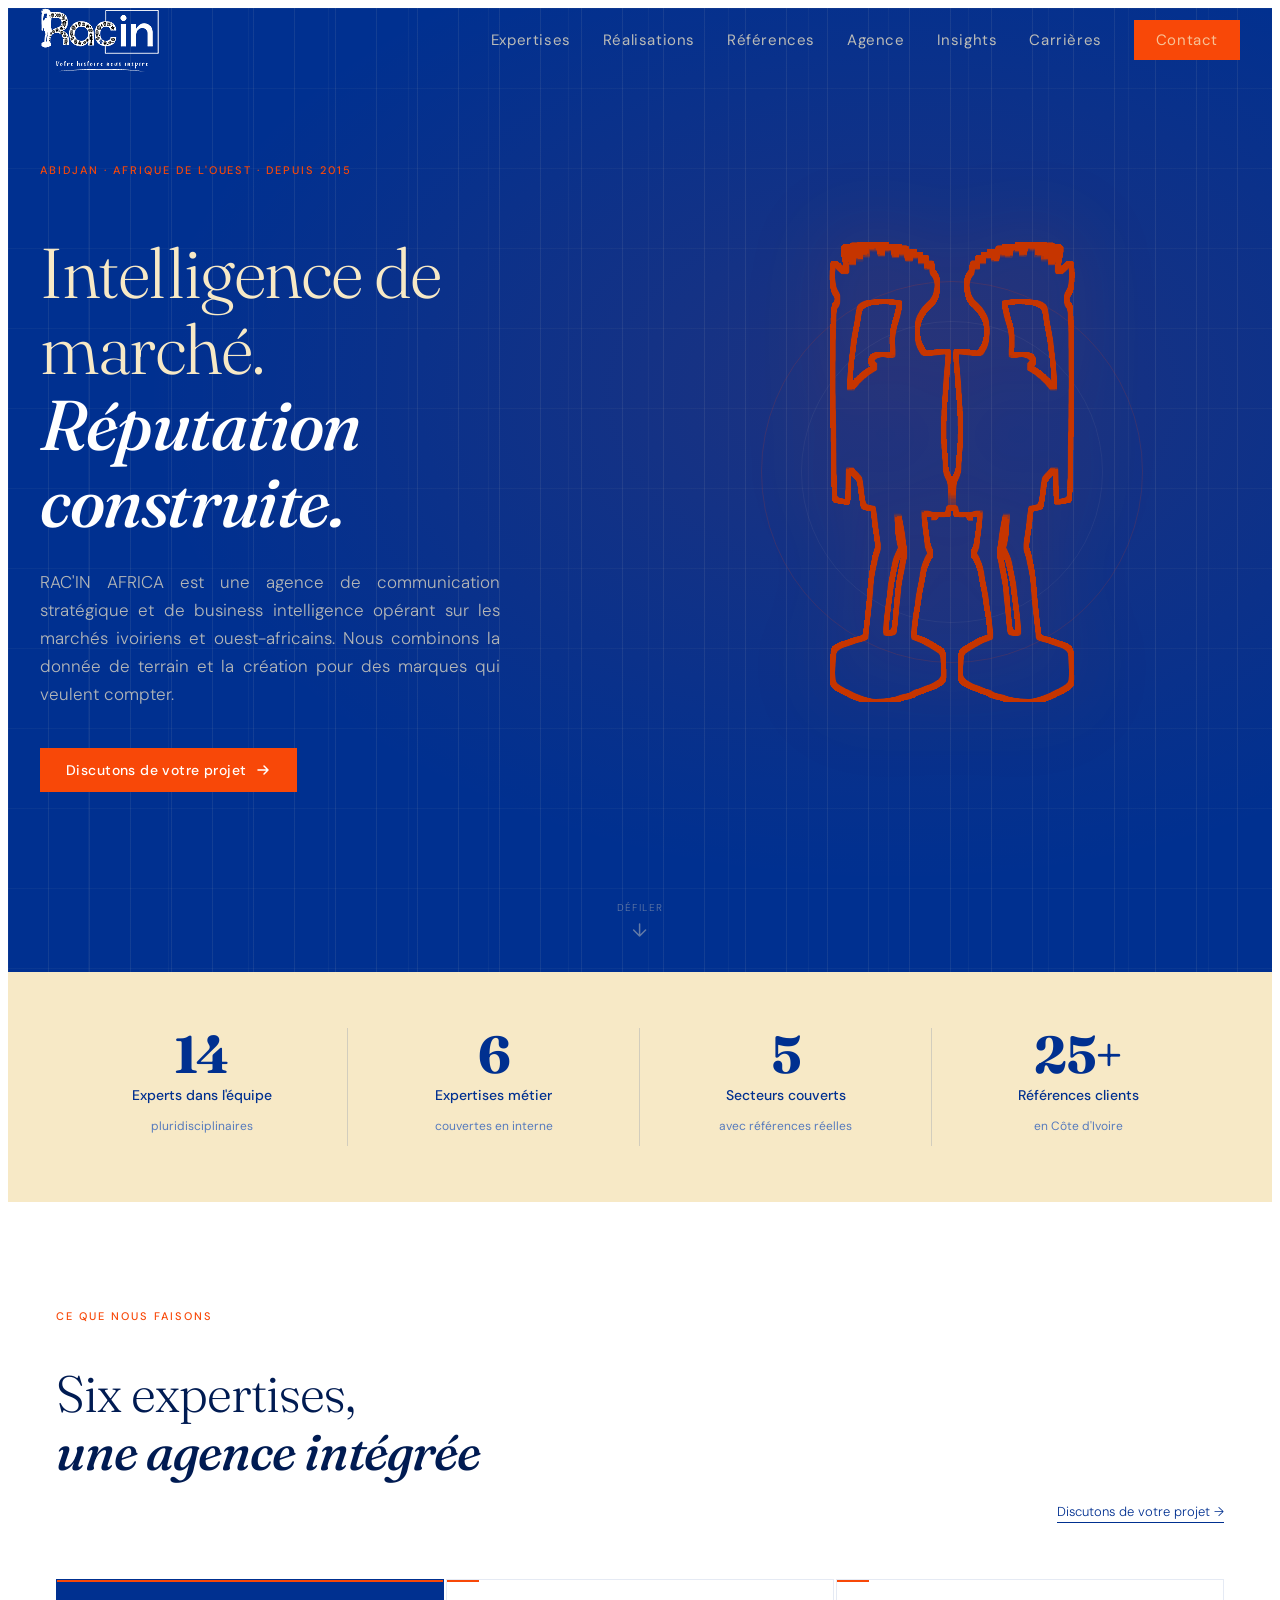
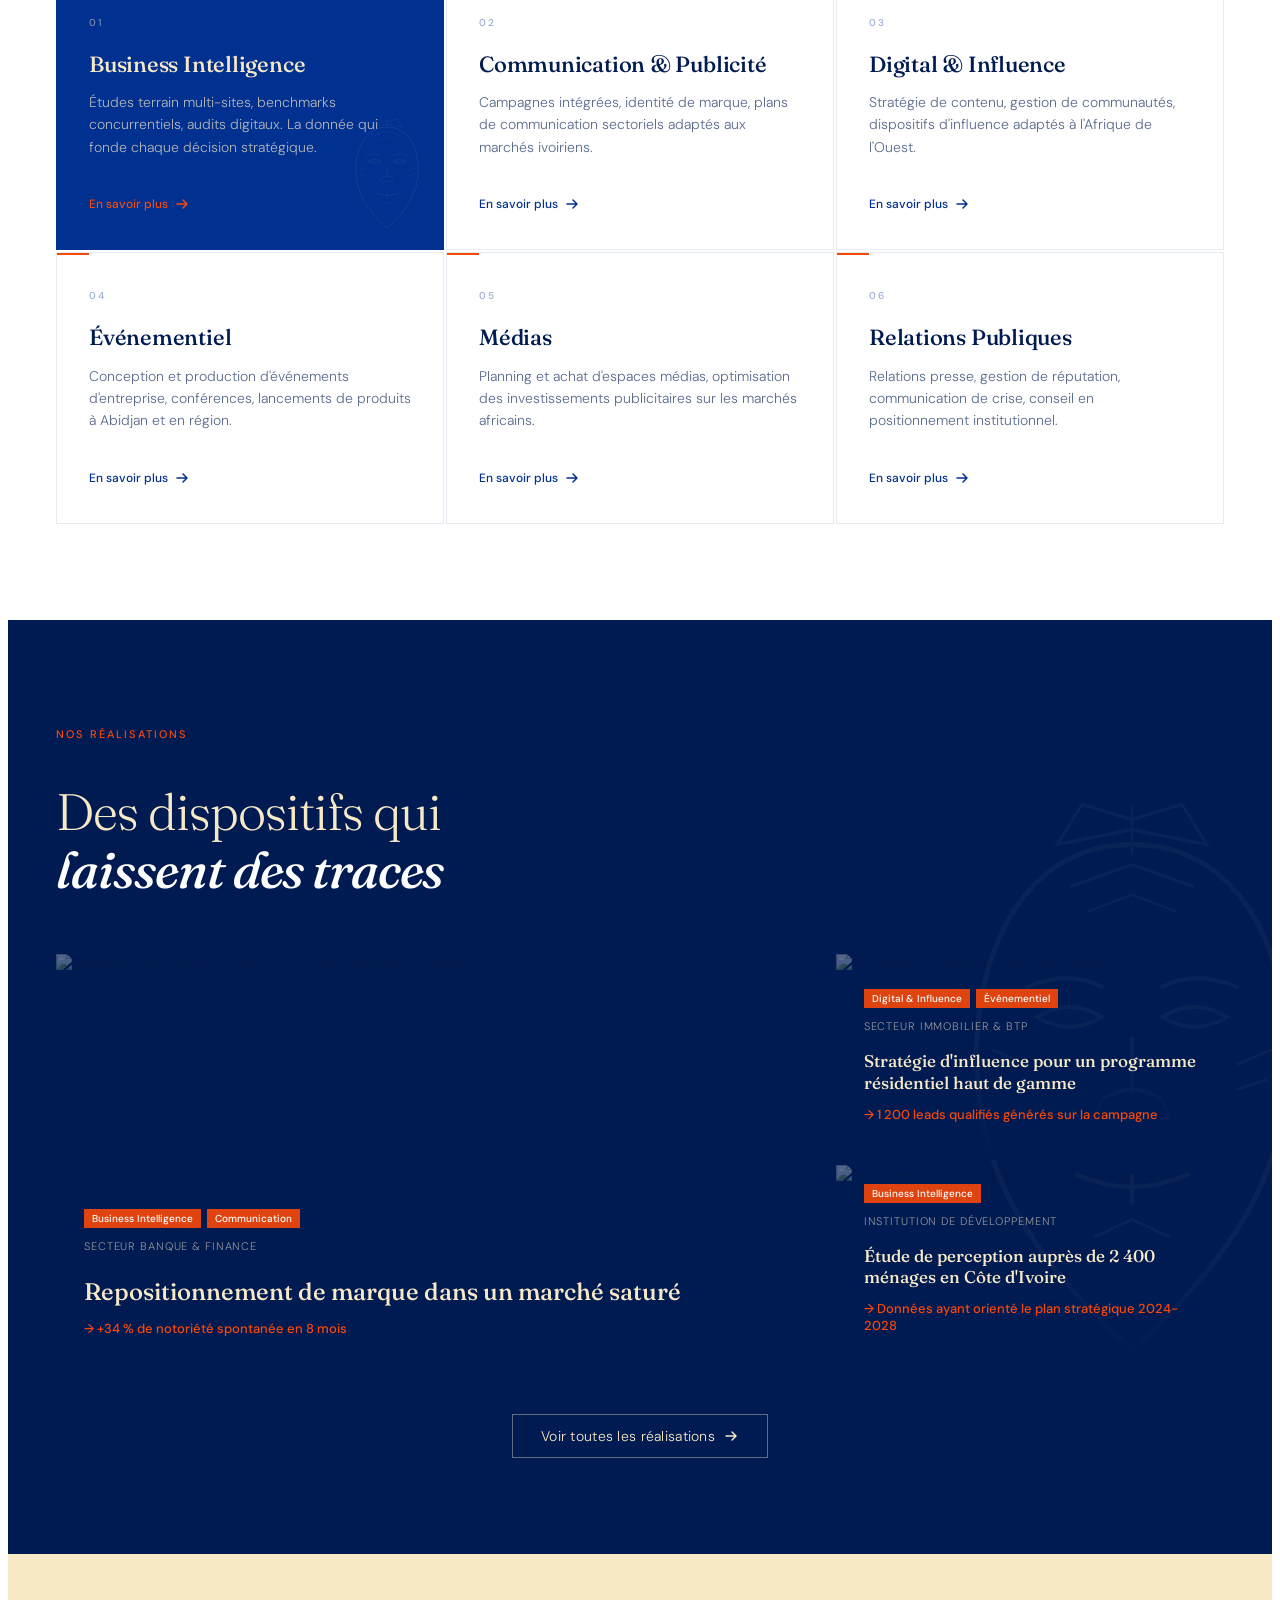
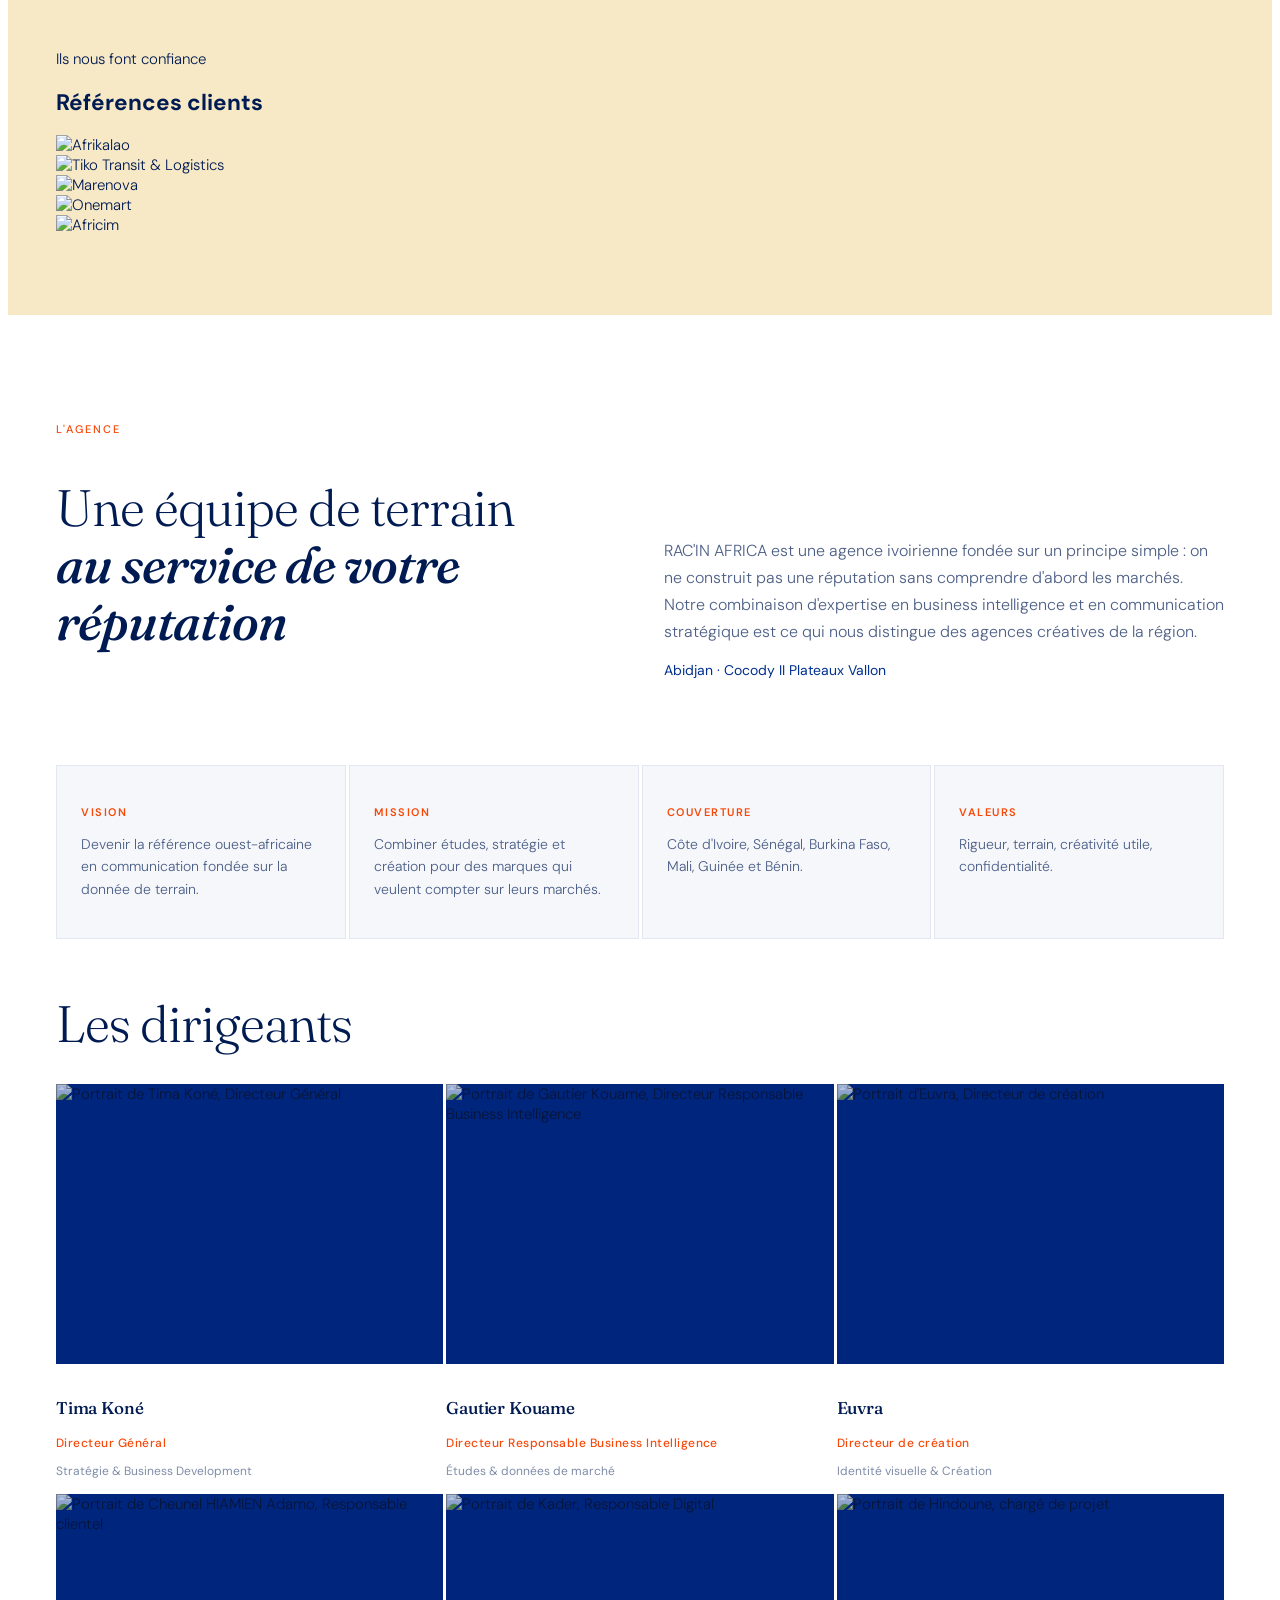
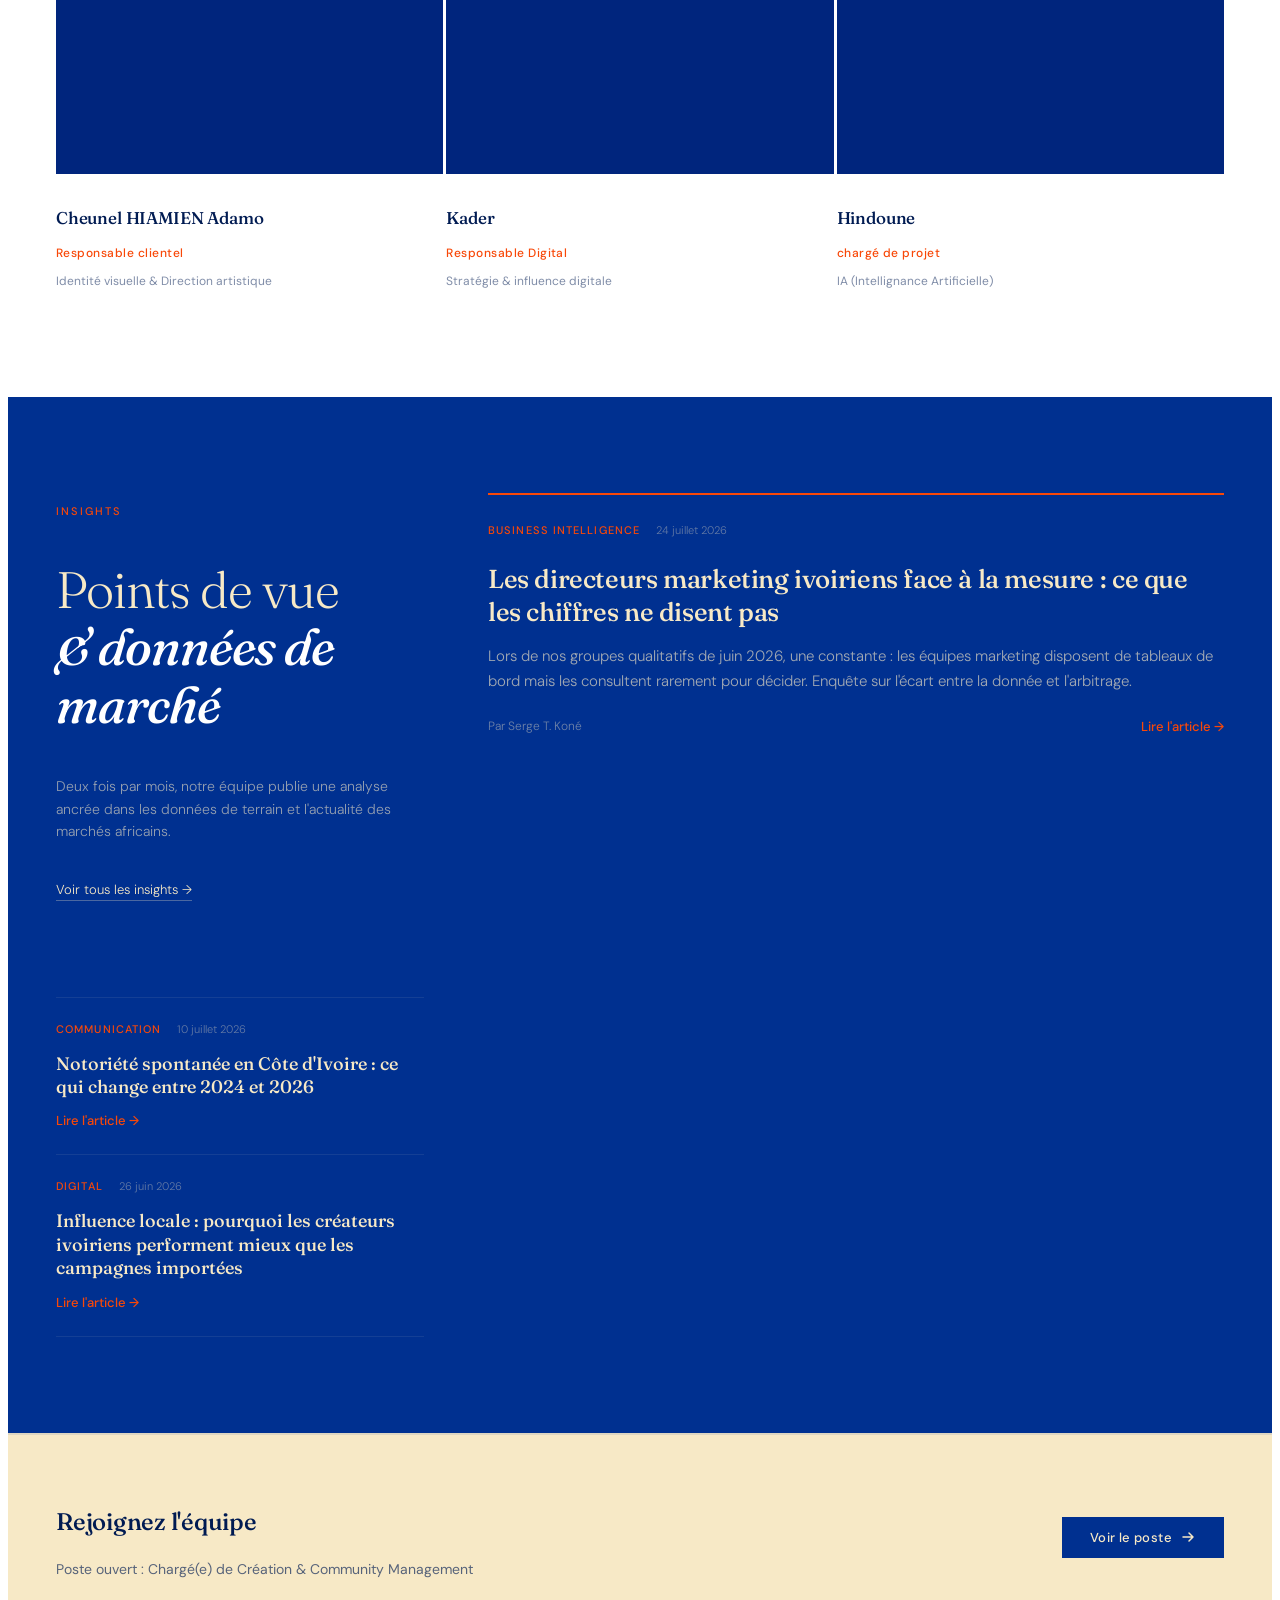
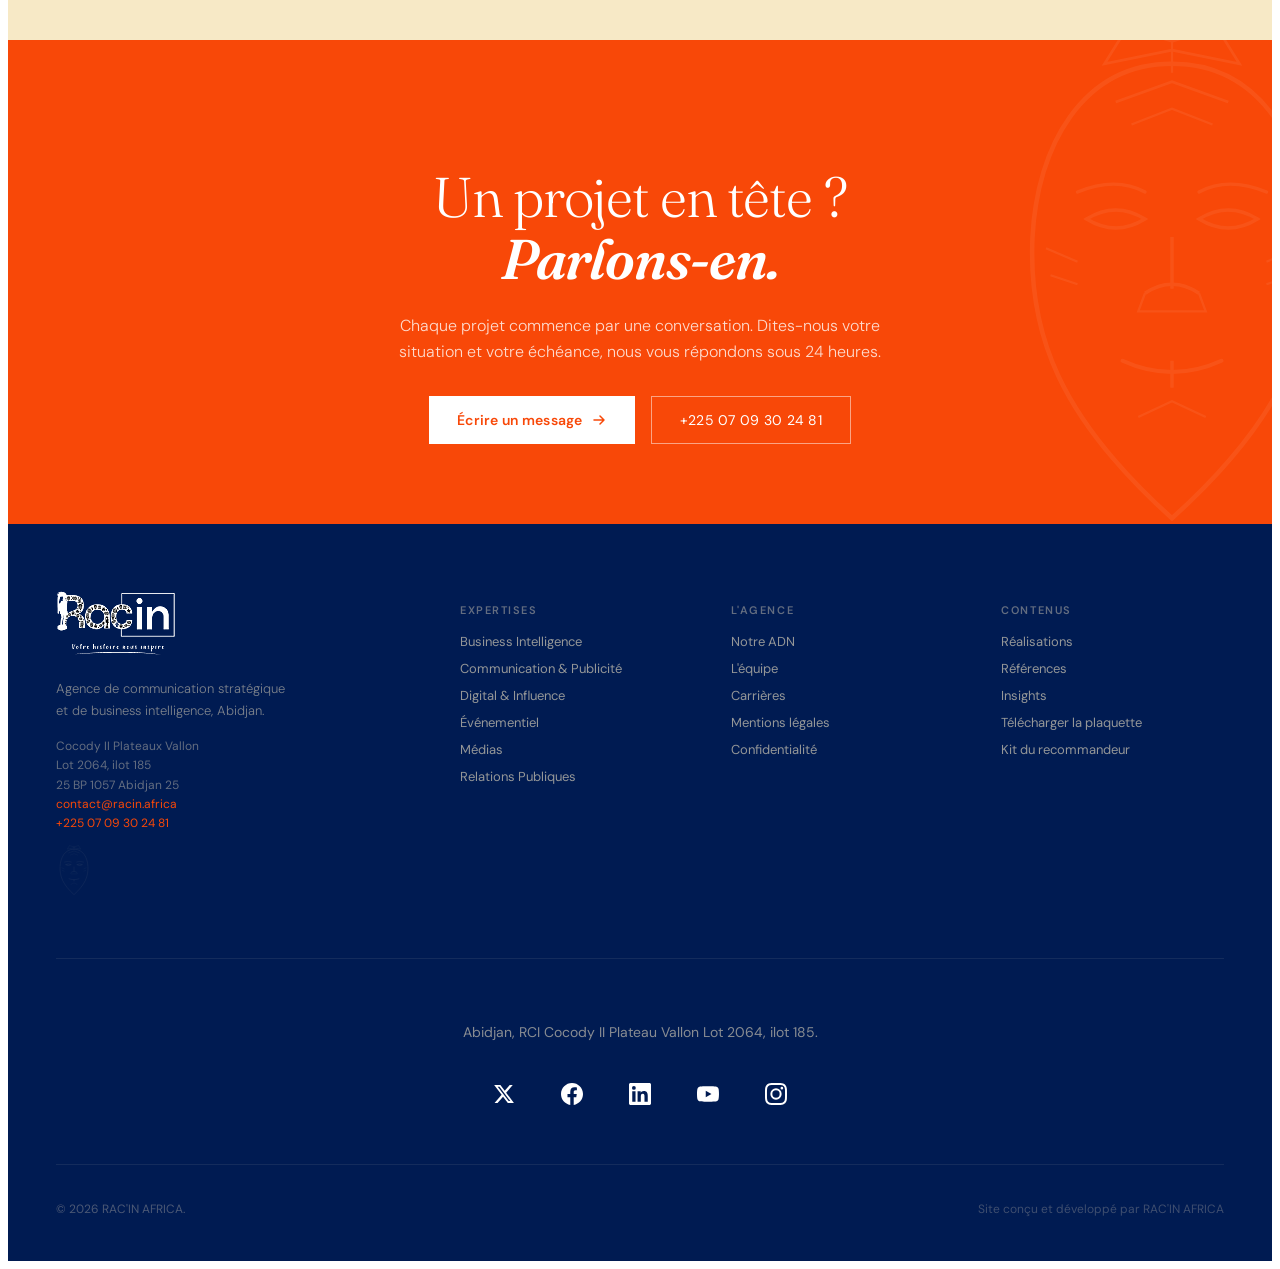
==== index.html @ 68795c82 "Update index.html" ====
<!DOCTYPE html>
<html lang="fr">
<head>
  <meta charset="UTF-8">
  <meta name="viewport" content="width=device-width, initial-scale=1.0">
  <title>RAC'IN AFRICA — Communication stratégique & Business Intelligence</title>
  <meta name="description" content="Agence de communication stratégique et de business intelligence opérant sur les marchés ivoiriens et ouest-africains.">
  <link rel="canonical" href="https://www.racin.africa/">
  <meta property="og:title" content="RAC'IN AFRICA — Communication stratégique & Business Intelligence">
  <meta property="og:description" content="Agence de communication stratégique et de business intelligence à Abidjan. Six expertises intégrées pour les marchés ivoiriens et ouest-africains.">
  <meta property="og:image" content="https://www.racin.africa/og-image.jpg">
  <meta property="og:url" content="https://www.racin.africa/">
  <meta property="og:type" content="website">
  <meta property="og:locale" content="fr_CI">
  <meta name="twitter:card" content="summary_large_image">
  <link rel="stylesheet" href="styles.css">
  <script type="application/ld+json">
  {
    "@context": "https://schema.org",
    "@type": "Organization",
    "name": "RAC'IN AFRICA",
    "url": "https://www.racin.africa",
    "logo": "https://www.racin.africa/logo.png",
    "description": "Agence de communication stratégique et de business intelligence, Abidjan.",
    "address": {
      "@type": "PostalAddress",
      "streetAddress": "Cocody II Plateaux Vallon, Lot 2064, ilot 185",
      "addressLocality": "Abidjan",
      "addressCountry": "CI"
    },
    "telephone": "+2250709302481",
    "email": "contact@racin.africa"
  }
  </script>
</head>
<body>

  <!-- Navigation -->
  <nav class="nav" id="nav">
    <div class="container nav-inner">
      <a href="#top" class="nav-logo">
        <img src="logo.png" alt="RAC'IN AFRICA" class="nav-logo-img">
      </a>
      <div class="nav-links">
        <a href="#expertises">Expertises</a>
        <a href="#realisations">Réalisations</a>
        <a href="references.html">Références</a>
        <a href="#agence">Agence</a>
        <a href="#insights">Insights</a>
        <a href="carrieres.html">Carrières</a>
        <a href="#contact" class="btn-vermillion nav-cta">Contact</a>
      </div>
      <button class="nav-hamburger" id="nav-hamburger" aria-label="Ouvrir le menu">
        <span></span>
        <span></span>
        <span></span>
      </button>
    </div>
    <div class="nav-mobile" id="nav-mobile">
      <a href="#expertises">Expertises</a>
      <a href="#realisations">Réalisations</a>
      <a href="references.html">Références</a>
      <a href="#agence">Agence</a>
      <a href="#insights">Insights</a>
      <a href="carrieres.html">Carrières</a>
      <a href="#contact" class="btn-vermillion nav-mobile-cta">Contact</a>
    </div>
  </nav>

  <main>
    <!-- Hero -->
    <section class="hero" id="top">
      <div class="hero-bg-grid"></div>
      <div class="hero-bg-halo"></div>
      <div class="hero-bg-lines lines-pattern"></div>
      <div class="container hero-grid">
        <div class="hero-content">
          <p class="hero-label hero-text-1">Abidjan · Afrique de l'Ouest · Depuis 2015</p>
          <h1 class="hero-title hero-text-2">Intelligence&nbsp;de marché.<br><em>Réputation construite.</em></h1>
          <p class="hero-chapo hero-text-3">RAC'IN AFRICA est une agence de communication stratégique et de business intelligence opérant sur les marchés ivoiriens et ouest-africains. Nous combinons la donnée de terrain et la création pour des marques qui veulent compter.</p>
          <div class="hero-ctas hero-text-4">
            <a href="#contact" class="btn-vermillion btn-lg">
              Discutons de votre projet
              <svg width="16" height="16" viewBox="0 0 16 16" fill="none" aria-hidden="true"><path d="M3 8h10M9 4l4 4-4 4" stroke="currentColor" stroke-width="1.5" stroke-linecap="round" stroke-linejoin="round"/></svg>
            </a>
          </div>
        </div>
        <div class="hero-mask-col">
          <div class="hero-ring hero-ring-outer"></div>
          <div class="hero-ring hero-ring-inner"></div>
          <svg class="mask-svg mask-float" width="280" height="403" viewBox="0 0 280 403" aria-hidden="true">
            <defs>
              <filter id="edge">
                <feColorMatrix type="matrix" values="0.33 0.33 0.33 0 0  0.33 0.33 0.33 0 0  0.33 0.33 0.33 0 0  0 0 0 1 0" in="SourceGraphic" result="gray"/>
                <feConvolveMatrix order="3" kernelMatrix="-1 -1 -1 -1 8 -1 -1 -1 -1" in="gray" result="edge"/>
                <feMorphology operator="dilate" radius="2" in="edge" result="thick"/>
                <feFlood flood-color="#C63600" result="orange"/>
                <feComposite in="orange" in2="thick" operator="in" result="colored"/>
              </filter>
            </defs>
            <image href="Icone RACIN AFRICA 1,2.png" width="280" height="403" filter="url(#edge)"/>
          </svg>
        </div>
      </div>
      <div class="scroll-indicator">
        <span>Défiler</span>
        <svg width="20" height="20" viewBox="0 0 20 20" fill="none" aria-hidden="true"><path d="M10 4v12M4 10l6 6 6-6" stroke="currentColor" stroke-width="1.5" stroke-linecap="round" stroke-linejoin="round"/></svg>
      </div>
    </section>

    <!-- Stats -->
    <section class="stats" id="stats">
      <div class="container stats-grid">
        <div class="stat-item">
          <span class="stat-number" data-target="14">0</span>
          <p class="stat-label">Experts dans l'équipe</p>
          <p class="stat-note">pluridisciplinaires</p>
        </div>
        <div class="stat-item">
          <span class="stat-number" data-target="6">0</span>
          <p class="stat-label">Expertises métier</p>
          <p class="stat-note">couvertes en interne</p>
        </div>
        <div class="stat-item">
          <span class="stat-number" data-target="5">0</span>
          <p class="stat-label">Secteurs couverts</p>
          <p class="stat-note">avec références réelles</p>
        </div>
        <div class="stat-item">
          <span class="stat-number" data-target="25" data-suffix="+">0</span>
          <p class="stat-label">Références clients</p>
          <p class="stat-note">en Côte d'Ivoire</p>
        </div>
      </div>
    </section>

    <!-- Expertises -->
    <section class="expertises section" id="expertises">
      <div class="container">
        <div class="expertises-header reveal">
          <div>
            <p class="section-label">Ce que nous faisons</p>
            <h2 class="section-title">Six expertises,<br><em>une agence intégrée</em></h2>
          </div>
          <a href="#contact" class="expertises-link">Discutons de votre projet →</a>
        </div>
        <div class="expertises-grid">
          <article class="expertise-card expertise-card--featured reveal reveal-delay-1">
            <div class="expertise-accent"></div>
            <span class="expertise-number">01</span>
            <h3 class="expertise-title">Business Intelligence</h3>
            <p class="expertise-desc">Études terrain multi-sites, benchmarks concurrentiels, audits digitaux. La donnée qui fonde chaque décision stratégique.</p>
            <a href="expertises/business-intelligence.html" class="expertise-link">
              En savoir plus
              <svg width="16" height="16" viewBox="0 0 16 16" fill="none" aria-hidden="true"><path d="M3 8h10M9 4l4 4-4 4" stroke="currentColor" stroke-width="1.5" stroke-linecap="round" stroke-linejoin="round"/></svg>
            </a>
            <svg class="expertise-watermark mask-svg" width="80" height="115" viewBox="0 0 160 230" fill="none" stroke="currentColor" aria-hidden="true">
              <path d="M 80 8 L 60 2 L 50 18 L 80 12 L 110 18 L 100 2 Z" stroke-width="1.2"/>
              <line x1="80" y1="2" x2="80" y2="22" stroke-width="1"/>
              <path d="M 55 35 L 80 26 L 105 35" stroke-width="1.2"/>
              <path d="M 62 45 L 80 38 L 98 45" stroke-width="1"/>
              <path d="M 80 18 C 40 18 20 55 18 95 C 16 138 30 175 80 220 C 130 175 144 138 142 95 C 140 55 120 18 80 18 Z" stroke-width="2"/>
              <path d="M 38 75 Q 55 68 68 75" stroke-width="1.5" stroke-linecap="round"/>
              <path d="M 92 75 Q 105 68 122 75" stroke-width="1.5" stroke-linecap="round"/>
              <path d="M 42 87 Q 55 79 68 87 Q 55 95 42 87 Z" stroke-width="1.5" fill="currentColor" fill-opacity="0.12"/>
              <path d="M 92 87 Q 105 79 118 87 Q 105 95 92 87 Z" stroke-width="1.5" fill="currentColor" fill-opacity="0.12"/>
              <line x1="80" y1="95" x2="80" y2="118" stroke-width="1.5"/>
              <path d="M 68 120 Q 80 112 92 120" stroke-width="1.5"/>
              <path d="M 68 120 L 65 128 L 95 128 L 92 120" stroke-width="1"/>
              <line x1="24" y1="100" x2="38" y2="106" stroke-width="1"/>
              <line x1="26" y1="112" x2="38" y2="116" stroke-width="1"/>
              <line x1="122" y1="106" x2="136" y2="100" stroke-width="1"/>
              <line x1="122" y1="116" x2="134" y2="112" stroke-width="1"/>
              <path d="M 58 150 Q 80 160 102 150" stroke-width="1.8" stroke-linecap="round"/>
              <line x1="80" y1="150" x2="80" y2="162" stroke-width="1.5"/>
              <path d="M 65 175 L 80 168 L 95 175" stroke-width="1"/>
            </svg>
          </article>
          <article class="expertise-card reveal reveal-delay-2">
            <div class="expertise-accent"></div>
            <span class="expertise-number">02</span>
            <h3 class="expertise-title">Communication & Publicité</h3>
            <p class="expertise-desc">Campagnes intégrées, identité de marque, plans de communication sectoriels adaptés aux marchés ivoiriens.</p>
            <a href="expertises/communication-publicite.html" class="expertise-link">
              En savoir plus
              <svg width="16" height="16" viewBox="0 0 16 16" fill="none" aria-hidden="true"><path d="M3 8h10M9 4l4 4-4 4" stroke="currentColor" stroke-width="1.5" stroke-linecap="round" stroke-linejoin="round"/></svg>
            </a>
          </article>
          <article class="expertise-card reveal reveal-delay-3">
            <div class="expertise-accent"></div>
            <span class="expertise-number">03</span>
            <h3 class="expertise-title">Digital & Influence</h3>
            <p class="expertise-desc">Stratégie de contenu, gestion de communautés, dispositifs d'influence adaptés à l'Afrique de l'Ouest.</p>
            <a href="expertises/digital-influence.html" class="expertise-link">
              En savoir plus
              <svg width="16" height="16" viewBox="0 0 16 16" fill="none" aria-hidden="true"><path d="M3 8h10M9 4l4 4-4 4" stroke="currentColor" stroke-width="1.5" stroke-linecap="round" stroke-linejoin="round"/></svg>
            </a>
          </article>
          <article class="expertise-card reveal reveal-delay-4">
            <div class="expertise-accent"></div>
            <span class="expertise-number">04</span>
            <h3 class="expertise-title">Événementiel</h3>
            <p class="expertise-desc">Conception et production d'événements d'entreprise, conférences, lancements de produits à Abidjan et en région.</p>
            <a href="expertises/evenementiel.html" class="expertise-link">
              En savoir plus
              <svg width="16" height="16" viewBox="0 0 16 16" fill="none" aria-hidden="true"><path d="M3 8h10M9 4l4 4-4 4" stroke="currentColor" stroke-width="1.5" stroke-linecap="round" stroke-linejoin="round"/></svg>
            </a>
          </article>
          <article class="expertise-card reveal reveal-delay-5">
            <div class="expertise-accent"></div>
            <span class="expertise-number">05</span>
            <h3 class="expertise-title">Médias</h3>
            <p class="expertise-desc">Planning et achat d'espaces médias, optimisation des investissements publicitaires sur les marchés africains.</p>
            <a href="expertises/media.html" class="expertise-link">
              En savoir plus
              <svg width="16" height="16" viewBox="0 0 16 16" fill="none" aria-hidden="true"><path d="M3 8h10M9 4l4 4-4 4" stroke="currentColor" stroke-width="1.5" stroke-linecap="round" stroke-linejoin="round"/></svg>
            </a>
          </article>
          <article class="expertise-card reveal reveal-delay-6">
            <div class="expertise-accent"></div>
            <span class="expertise-number">06</span>
            <h3 class="expertise-title">Relations Publiques</h3>
            <p class="expertise-desc">Relations presse, gestion de réputation, communication de crise, conseil en positionnement institutionnel.</p>
            <a href="expertises/relations-publiques.html" class="expertise-link">
              En savoir plus
              <svg width="16" height="16" viewBox="0 0 16 16" fill="none" aria-hidden="true"><path d="M3 8h10M9 4l4 4-4 4" stroke="currentColor" stroke-width="1.5" stroke-linecap="round" stroke-linejoin="round"/></svg>
            </a>
          </article>
        </div>
      </div>
    </section>

    <!-- Réalisations -->
    <section class="realisations section" id="realisations">
      <svg class="realisations-watermark mask-svg" width="400" height="575" viewBox="0 0 160 230" fill="none" stroke="currentColor" aria-hidden="true">
        <path d="M 80 8 L 60 2 L 50 18 L 80 12 L 110 18 L 100 2 Z" stroke-width="1.2"/>
        <line x1="80" y1="2" x2="80" y2="22" stroke-width="1"/>
        <path d="M 55 35 L 80 26 L 105 35" stroke-width="1.2"/>
        <path d="M 62 45 L 80 38 L 98 45" stroke-width="1"/>
        <path d="M 80 18 C 40 18 20 55 18 95 C 16 138 30 175 80 220 C 130 175 144 138 142 95 C 140 55 120 18 80 18 Z" stroke-width="2"/>
        <path d="M 38 75 Q 55 68 68 75" stroke-width="1.5" stroke-linecap="round"/>
        <path d="M 92 75 Q 105 68 122 75" stroke-width="1.5" stroke-linecap="round"/>
        <path d="M 42 87 Q 55 79 68 87 Q 55 95 42 87 Z" stroke-width="1.5" fill="currentColor" fill-opacity="0.12"/>
        <path d="M 92 87 Q 105 79 118 87 Q 105 95 92 87 Z" stroke-width="1.5" fill="currentColor" fill-opacity="0.12"/>
        <line x1="80" y1="95" x2="80" y2="118" stroke-width="1.5"/>
        <path d="M 68 120 Q 80 112 92 120" stroke-width="1.5"/>
        <path d="M 68 120 L 65 128 L 95 128 L 92 120" stroke-width="1"/>
        <line x1="24" y1="100" x2="38" y2="106" stroke-width="1"/>
        <line x1="26" y1="112" x2="38" y2="116" stroke-width="1"/>
        <line x1="122" y1="106" x2="136" y2="100" stroke-width="1"/>
        <line x1="122" y1="116" x2="134" y2="112" stroke-width="1"/>
        <path d="M 58 150 Q 80 160 102 150" stroke-width="1.8" stroke-linecap="round"/>
        <line x1="80" y1="150" x2="80" y2="162" stroke-width="1.5"/>
        <path d="M 65 175 L 80 168 L 95 175" stroke-width="1"/>
      </svg>
      <div class="container">
        <div class="realisations-header reveal">
          <p class="section-label">Nos réalisations</p>
          <h2 class="section-title section-title--light">Des dispositifs qui<br><em>laissent des traces</em></h2>
        </div>
        <div class="cases-grid">
          <article class="case-card case-card--large reveal reveal-delay-1">
            <div class="case-image">
              <img src="https://images.unsplash.com/photo-1486406146926-c627a92ad1ab?w=800&h=600&fit=crop&auto=format" alt="Immeuble de bureaux moderne — secteur Banque & Finance">
            </div>
            <div class="case-overlay"></div>
            <div class="case-content">
              <div class="case-tags">
                <span class="case-tag">Business Intelligence</span>
                <span class="case-tag">Communication</span>
              </div>
              <p class="case-client">Secteur Banque & Finance</p>
              <h3 class="case-title">Repositionnement de marque dans un marché saturé</h3>
              <p class="case-result">→ +34 % de notoriété spontanée en 8 mois</p>
            </div>
          </article>
          <article class="case-card reveal reveal-delay-2">
            <div class="case-image">
              <img src="https://images.unsplash.com/photo-1560179707-f14e90ef3623?w=800&h=600&fit=crop&auto=format" alt="Programme immobilier haut de gamme">
            </div>
            <div class="case-overlay"></div>
            <div class="case-content">
              <div class="case-tags">
                <span class="case-tag">Digital & Influence</span>
                <span class="case-tag">Événementiel</span>
              </div>
              <p class="case-client">Secteur Immobilier & BTP</p>
              <h3 class="case-title">Stratégie d'influence pour un programme résidentiel haut de gamme</h3>
              <p class="case-result">→ 1 200 leads qualifiés générés sur la campagne</p>
            </div>
          </article>
          <article class="case-card reveal reveal-delay-3">
            <div class="case-image">
              <img src="https://images.unsplash.com/photo-1521737711867-e3b97375f902?w=800&h=600&fit=crop&auto=format" alt="Équipe en réunion — institution de développement">
            </div>
            <div class="case-overlay"></div>
            <div class="case-content">
              <div class="case-tags">
                <span class="case-tag">Business Intelligence</span>
              </div>
              <p class="case-client">Institution de développement</p>
              <h3 class="case-title">Étude de perception auprès de 2 400 ménages en Côte d'Ivoire</h3>
              <p class="case-result">→ Données ayant orienté le plan stratégique 2024-2028</p>
            </div>
          </article>
        </div>
        <div class="realisations-cta reveal">
          <a href="#contact" class="btn-outline-cream btn-md">
            Voir toutes les réalisations
            <svg width="16" height="16" viewBox="0 0 16 16" fill="none" aria-hidden="true"><path d="M3 8h10M9 4l4 4-4 4" stroke="currentColor" stroke-width="1.5" stroke-linecap="round" stroke-linejoin="round"/></svg>
          </a>
        </div>
      </div>
    </section>

    <!-- Références -->
    <section class="references section" id="references">
      <div class="container">
        <div class="references-window reveal">
          <div class="references-window-header">
            <p class="references-window-label">Ils nous font confiance</p>
            <h2 class="references-window-title">Références clients</h2>
          </div>
          <div class="references-logos">
            <div class="reference-item">
              <img src="Logo AFRIKALAO.png" alt="Afrikalao" loading="lazy">
            </div>
            <div class="reference-item">
              <img src="Logo TTL Blanc 2.png" alt="Tiko Transit & Logistics" loading="lazy">
            </div>
            <div class="reference-item reference-item--wide">
              <img src="marenova.png" alt="Marenova" loading="lazy">
            </div>
            <div class="reference-item">
              <img src="logo-onemart.png" alt="Onemart" loading="lazy">
            </div>
            <div class="reference-item">
              <img src="logo africim.png" alt="Africim" loading="lazy">
            </div>
          </div>
        </div>
      </div>
    </section>
  <!-- Agence -->
    <section class="agence section" id="agence">
      <div class="container">
        <div class="agence-header reveal">
          <div>
            <p class="section-label">L'agence</p>
            <h2 class="section-title">Une équipe de terrain<br><em>au service de votre réputation</em></h2>
          </div>
          <div>
            <p class="agence-intro">RAC'IN AFRICA est une agence ivoirienne fondée sur un principe simple : on ne construit pas une réputation sans comprendre d'abord les marchés. Notre combinaison d'expertise en business intelligence et en communication stratégique est ce qui nous distingue des agences créatives de la région.</p>
            <p class="agence-location">Abidjan · Cocody II Plateaux Vallon</p>
          </div>
        </div>
        <div class="agence-values reveal">
          <div class="value-item">
            <h4 class="value-title">Vision</h4>
            <p class="value-text">Devenir la référence ouest-africaine en communication fondée sur la donnée de terrain.</p>
          </div>
          <div class="value-item">
            <h4 class="value-title">Mission</h4>
            <p class="value-text">Combiner études, stratégie et création pour des marques qui veulent compter sur leurs marchés.</p>
          </div>
          <div class="value-item">
            <h4 class="value-title">Couverture</h4>
            <p class="value-text">Côte d'Ivoire, Sénégal, Burkina Faso, Mali, Guinée et Bénin.</p>
          </div>
          <div class="value-item">
            <h4 class="value-title">Valeurs</h4>
            <p class="value-text">Rigueur, terrain, créativité utile, confidentialité.</p>
          </div>
        </div>
        <h3 class="section-title" style="margin-bottom: 32px;">Les dirigeants</h3>
        <div class="team-grid">
          <article class="team-card reveal reveal-delay-1">
            <div class="portrait-duotone">
              <img src="https://images.unsplash.com/photo-1506794778202-cad84cf45f1d?w=400&h=350&fit=crop&auto=format" alt="Portrait de Tima Koné, Directeur Général">
            </div>
            <div class="team-info">
              <h3 class="team-name">Tima Koné</h3>
              <p class="team-role">Directeur Général</p>
              <p class="team-domain">Stratégie & Business Development</p>
            </div>
          </article>
          <article class="team-card reveal reveal-delay-2">
            <div class="portrait-duotone">
              <img src="https://images.unsplash.com/photo-1531746020798-e6953c6e8e04?w=400&h=350&fit=crop&auto=format" alt="Portrait de Gautier Kouame, Directeur Responsable Business Intelligence">
            </div>
            <div class="team-info">
              <h3 class="team-name">Gautier Kouame</h3>
              <p class="team-role">Directeur Responsable Business Intelligence</p>
              <p class="team-domain">Études & données de marché</p>
            </div>
          </article>
          <article class="team-card reveal reveal-delay-3">
            <div class="portrait-duotone">
              <img src="https://images.unsplash.com/photo-1507003211169-0a1dd7228f2d?w=400&h=350&fit=crop&auto=format" alt="Portrait d'Euvra, Directeur de création">
            </div>
            <div class="team-info">
              <h3 class="team-name">Euvra</h3>
              <p class="team-role">Directeur de création</p>
              <p class="team-domain">Identité visuelle & Création</p>
            </div>
          </article>
          <article class="team-card reveal reveal-delay-4">
            <div class="portrait-duotone">
              <img src="https://images.unsplash.com/photo-1573496359142-b8d87734a5a2?w=400&h=350&fit=crop&auto=format" alt="Portrait de Cheunel HIAMIEN Adamo, Responsable clientel">
            </div>
            <div class="team-info">
              <h3 class="team-name">Cheunel HIAMIEN Adamo</h3>
              <p class="team-role">Responsable clientel</p>
              <p class="team-domain">Identité visuelle & Direction artistique</p>
            </div>
          </article>
          <article class="team-card reveal reveal-delay-5">
            <div class="portrait-duotone">
              <img src="https://images.unsplash.com/photo-1500648767791-00dcc994a43e?w=400&h=350&fit=crop&auto=format" alt="Portrait de Kader, Responsable Digital">
            </div>
            <div class="team-info">
              <h3 class="team-name">Kader</h3>
              <p class="team-role">Responsable Digital</p>
              <p class="team-domain">Stratégie & influence digitale</p>
            </div>
          </article>
          <article class="team-card reveal reveal-delay-6">
            <div class="portrait-duotone">
              <img src="https://images.unsplash.com/photo-1580489944761-15a19d654956?w=400&h=350&fit=crop&auto=format" alt="Portrait de Hindoune, chargé de projet">
            </div>
            <div class="team-info">
              <h3 class="team-name">Hindoune</h3>
              <p class="team-role">chargé de projet </p>
              <p class="team-domain">IA (Intellignance Artificielle)</p>
            </div>
          </article>
        </div>
      </div>
    </section>
    <!-- Insights -->
    <section class="insights section" id="insights">
      <div class="container insights-grid">
        <div class="insights-edito reveal">
          <p class="section-label">Insights</p>
          <h2 class="section-title section-title--light">Points de vue<br><em>& données de marché</em></h2>
          <p class="insights-desc">Deux fois par mois, notre équipe publie une analyse ancrée dans les données de terrain et l'actualité des marchés africains.</p>
          <a href="#contact" class="insights-link">Voir tous les insights →</a>
        </div>
        <article class="insights-featured reveal reveal-delay-2">
          <div class="insights-meta">
            <span class="insights-category">Business Intelligence</span>
            <span class="insights-date">24 juillet 2026</span>
          </div>
          <h3 class="insights-article-title">Les directeurs marketing ivoiriens face à la mesure : ce que les chiffres ne disent pas</h3>
          <p class="insights-intro">Lors de nos groupes qualitatifs de juin 2026, une constante : les équipes marketing disposent de tableaux de bord mais les consultent rarement pour décider. Enquête sur l'écart entre la donnée et l'arbitrage.</p>
          <div class="insights-footer">
            <span class="insights-author">Par Serge T. Koné</span>
            <a href="#contact" class="insights-read">Lire l'article →</a>
          </div>
        </article>
        <div class="insights-list reveal reveal-delay-3">
          <article class="insights-item">
            <div class="insights-meta">
              <span class="insights-category">Communication</span>
              <span class="insights-date">10 juillet 2026</span>
            </div>
            <h3 class="insights-item-title">Notoriété spontanée en Côte d'Ivoire : ce qui change entre 2024 et 2026</h3>
            <a href="#contact" class="insights-read">Lire l'article →</a>
          </article>
          <article class="insights-item">
            <div class="insights-meta">
              <span class="insights-category">Digital</span>
              <span class="insights-date">26 juin 2026</span>
            </div>
            <h3 class="insights-item-title">Influence locale : pourquoi les créateurs ivoiriens performent mieux que les campagnes importées</h3>
            <a href="#contact" class="insights-read">Lire l'article →</a>
          </article>
        </div>
      </div>
    </section>

    <!-- Carrières -->
    <section class="carrieres">
      <div class="container carrieres-inner">
        <div>
          <h3 class="carrieres-title">Rejoignez l'équipe</h3>
          <p class="carrieres-subtitle">Poste ouvert : Chargé(e) de Création & Community Management</p>
        </div>
        <a href="carrieres.html" class="btn-navy btn-md">
          Voir le poste
          <svg width="16" height="16" viewBox="0 0 16 16" fill="none" aria-hidden="true"><path d="M3 8h10M9 4l4 4-4 4" stroke="currentColor" stroke-width="1.5" stroke-linecap="round" stroke-linejoin="round"/></svg>
        </a>
      </div>
    </section>

    <!-- Contact CTA -->
    <section class="contact-cta" id="contact">
      <svg class="contact-watermark mask-svg" width="360" height="518" viewBox="0 0 160 230" fill="none" stroke="currentColor" aria-hidden="true">
        <path d="M 80 8 L 60 2 L 50 18 L 80 12 L 110 18 L 100 2 Z" stroke-width="1.2"/>
        <line x1="80" y1="2" x2="80" y2="22" stroke-width="1"/>
        <path d="M 55 35 L 80 26 L 105 35" stroke-width="1.2"/>
        <path d="M 62 45 L 80 38 L 98 45" stroke-width="1"/>
        <path d="M 80 18 C 40 18 20 55 18 95 C 16 138 30 175 80 220 C 130 175 144 138 142 95 C 140 55 120 18 80 18 Z" stroke-width="2"/>
        <path d="M 38 75 Q 55 68 68 75" stroke-width="1.5" stroke-linecap="round"/>
        <path d="M 92 75 Q 105 68 122 75" stroke-width="1.5" stroke-linecap="round"/>
        <path d="M 42 87 Q 55 79 68 87 Q 55 95 42 87 Z" stroke-width="1.5" fill="currentColor" fill-opacity="0.12"/>
        <path d="M 92 87 Q 105 79 118 87 Q 105 95 92 87 Z" stroke-width="1.5" fill="currentColor" fill-opacity="0.12"/>
        <line x1="80" y1="95" x2="80" y2="118" stroke-width="1.5"/>
        <path d="M 68 120 Q 80 112 92 120" stroke-width="1.5"/>
        <path d="M 68 120 L 65 128 L 95 128 L 92 120" stroke-width="1"/>
        <line x1="24" y1="100" x2="38" y2="106" stroke-width="1"/>
        <line x1="26" y1="112" x2="38" y2="116" stroke-width="1"/>
        <line x1="122" y1="106" x2="136" y2="100" stroke-width="1"/>
        <line x1="122" y1="116" x2="134" y2="112" stroke-width="1"/>
        <path d="M 58 150 Q 80 160 102 150" stroke-width="1.8" stroke-linecap="round"/>
        <line x1="80" y1="150" x2="80" y2="162" stroke-width="1.5"/>
        <path d="M 65 175 L 80 168 L 95 175" stroke-width="1"/>
      </svg>
      <div class="container contact-inner reveal">
        <h2 class="contact-title">Un projet en tête ?<br><em>Parlons-en.</em></h2>
        <p class="contact-desc">Chaque projet commence par une conversation. Dites-nous votre situation et votre échéance, nous vous répondons sous 24 heures.</p>
        <div class="contact-ctas">
          <button type="button" class="btn-white btn-lg" id="open-contact-form">
            Écrire un message
            <svg width="16" height="16" viewBox="0 0 16 16" fill="none" aria-hidden="true"><path d="M3 8h10M9 4l4 4-4 4" stroke="currentColor" stroke-width="1.5" stroke-linecap="round" stroke-linejoin="round"/></svg>
          </button>
          <a href="tel:+2250709302481" class="btn-outline-white btn-lg">+225 07 09 30 24 81</a>
        </div>
      </div>
    </section>
  </main>

  <!-- Modal formulaire contact -->
  <div class="contact-modal" id="contact-modal" aria-hidden="true">
    <div class="contact-modal-overlay" id="contact-modal-overlay"></div>
    <div class="contact-modal-panel" role="dialog" aria-labelledby="contact-modal-title" aria-modal="true">
      <button type="button" class="contact-modal-close" id="contact-modal-close" aria-label="Fermer le formulaire">
        <svg width="20" height="20" viewBox="0 0 20 20" fill="none" aria-hidden="true">
          <path d="M5 5l10 10M15 5L5 15" stroke="currentColor" stroke-width="1.5" stroke-linecap="round"/>
        </svg>
      </button>
      <div class="contact-modal-accent"></div>
      <div class="contact-modal-body" id="contact-modal-body">
        <p class="contact-modal-label">Contact</p>
        <h3 class="contact-modal-title" id="contact-modal-title">Écrivez-nous</h3>
        <p class="contact-modal-subtitle">Dites-nous votre projet — réponse sous 24 heures.</p>
        <form class="contact-form" id="contact-form" novalidate>
          <div class="form-field form-field--reveal">
            <label for="contact-name">Nom complet</label>
            <input type="text" id="contact-name" name="name" placeholder="Votre nom" required autocomplete="name">
          </div>
          <div class="form-field form-field--reveal">
            <label for="contact-org">Organisation</label>
            <input type="text" id="contact-org" name="organisation" placeholder="Entreprise ou institution" required autocomplete="organization">
          </div>
          <div class="form-field form-field--reveal">
            <label for="contact-email">Courriel</label>
            <input type="email" id="contact-email" name="email" placeholder="vous@entreprise.com" required autocomplete="email">
          </div>
          <div class="form-field form-field--reveal">
            <label for="contact-need">Nature du besoin</label>
            <select id="contact-need" name="need" required>
              <option value="">Sélectionnez une expertise</option>
              <option value="Business Intelligence">Business Intelligence</option>
              <option value="Communication & Publicité">Communication & Publicité</option>
              <option value="Digital & Influence">Digital & Influence</option>
              <option value="Événementiel">Événementiel</option>
              <option value="Médias">Médias</option>
              <option value="Relations Publiques">Relations Publiques</option>
            </select>
          </div>
          <div class="form-field form-field--reveal">
            <label for="contact-deadline">Échéance souhaitée</label>
            <select id="contact-deadline" name="deadline" required>
              <option value="">Sélectionnez une échéance</option>
              <option value="Urgent (sous 2 semaines)">Urgent (sous 2 semaines)</option>
              <option value="1 à 3 mois">1 à 3 mois</option>
              <option value="3 à 6 mois">3 à 6 mois</option>
              <option value="Plus de 6 mois">Plus de 6 mois</option>
              <option value="À définir">À définir</option>
            </select>
          </div>
          <div class="form-field form-field--reveal">
            <label for="contact-message">Message</label>
            <textarea id="contact-message" name="message" rows="4" placeholder="Décrivez votre projet et votre contexte…" required></textarea>
          </div>
          <button type="submit" class="btn-vermillion contact-form-submit form-field--reveal">
            Envoyer le message
            <svg width="16" height="16" viewBox="0 0 16 16" fill="none" aria-hidden="true"><path d="M3 8h10M9 4l4 4-4 4" stroke="currentColor" stroke-width="1.5" stroke-linecap="round" stroke-linejoin="round"/></svg>
          </button>
        </form>
      </div>
      <div class="contact-modal-success" id="contact-modal-success" hidden>
        <div class="success-icon">
          <svg width="48" height="48" viewBox="0 0 48 48" fill="none" aria-hidden="true">
            <circle cx="24" cy="24" r="22" stroke="currentColor" stroke-width="2"/>
            <path d="M14 24l7 7 13-14" stroke="currentColor" stroke-width="2.5" stroke-linecap="round" stroke-linejoin="round"/>
          </svg>
        </div>
        <h3 class="success-title">Message envoyé</h3>
        <p class="success-text">Merci pour votre confiance. Notre équipe vous répondra sous 24 heures.</p>
        <button type="button" class="btn-navy" id="contact-modal-done">Fermer</button>
      </div>
    </div>
  </div>

  <!-- Footer -->
  <footer class="footer">
    <div class="container">
      <div class="footer-grid">
        <div class="footer-brand">
          <a href="#top" class="nav-logo">
            <img src="logo.png" alt="RAC'IN AFRICA" class="nav-logo-img">
          </a>
          <p class="footer-desc">Agence de communication stratégique et de business intelligence, Abidjan.</p>
          <address class="footer-address">
            Cocody II Plateaux Vallon<br>
            Lot 2064, ilot 185<br>
            25 BP 1057 Abidjan 25<br>
            <a href="mailto:contact@racin.africa">contact@racin.africa</a><br>
            <a href="tel:+2250709302481">+225 07 09 30 24 81</a>
          </address>
          <svg class="footer-mask mask-svg" width="36" height="52" viewBox="0 0 160 230" fill="none" stroke="currentColor" aria-hidden="true">
            <path d="M 80 8 L 60 2 L 50 18 L 80 12 L 110 18 L 100 2 Z" stroke-width="1.2"/>
            <line x1="80" y1="2" x2="80" y2="22" stroke-width="1"/>
            <path d="M 55 35 L 80 26 L 105 35" stroke-width="1.2"/>
            <path d="M 62 45 L 80 38 L 98 45" stroke-width="1"/>
            <path d="M 80 18 C 40 18 20 55 18 95 C 16 138 30 175 80 220 C 130 175 144 138 142 95 C 140 55 120 18 80 18 Z" stroke-width="2"/>
            <path d="M 38 75 Q 55 68 68 75" stroke-width="1.5" stroke-linecap="round"/>
            <path d="M 92 75 Q 105 68 122 75" stroke-width="1.5" stroke-linecap="round"/>
            <path d="M 42 87 Q 55 79 68 87 Q 55 95 42 87 Z" stroke-width="1.5" fill="currentColor" fill-opacity="0.12"/>
            <path d="M 92 87 Q 105 79 118 87 Q 105 95 92 87 Z" stroke-width="1.5" fill="currentColor" fill-opacity="0.12"/>
            <line x1="80" y1="95" x2="80" y2="118" stroke-width="1.5"/>
            <path d="M 68 120 Q 80 112 92 120" stroke-width="1.5"/>
            <path d="M 68 120 L 65 128 L 95 128 L 92 120" stroke-width="1"/>
            <line x1="24" y1="100" x2="38" y2="106" stroke-width="1"/>
            <line x1="26" y1="112" x2="38" y2="116" stroke-width="1"/>
            <line x1="122" y1="106" x2="136" y2="100" stroke-width="1"/>
            <line x1="122" y1="116" x2="134" y2="112" stroke-width="1"/>
            <path d="M 58 150 Q 80 160 102 150" stroke-width="1.8" stroke-linecap="round"/>
            <line x1="80" y1="150" x2="80" y2="162" stroke-width="1.5"/>
            <path d="M 65 175 L 80 168 L 95 175" stroke-width="1"/>
          </svg>
        </div>
        <div class="footer-col">
          <h4 class="footer-col-title">Expertises</h4>
          <a href="expertises/business-intelligence.html">Business Intelligence</a>
          <a href="expertises/communication-publicite.html">Communication & Publicité</a>
          <a href="expertises/digital-influence.html">Digital & Influence</a>
          <a href="expertises/evenementiel.html">Événementiel</a>
          <a href="expertises/media.html">Médias</a>
          <a href="expertises/relations-publiques.html">Relations Publiques</a>
        </div>
        <div class="footer-col">
          <h4 class="footer-col-title">L'agence</h4>
          <a href="#agence">Notre ADN</a>
          <a href="#agence">L'équipe</a>
          <a href="carrieres.html">Carrières</a>
          <a href="mentions-legales.html">Mentions légales</a>
          <a href="confidentialite.html">Confidentialité</a>
        </div>
        <div class="footer-col">
          <h4 class="footer-col-title">Contenus</h4>
          <a href="#realisations">Réalisations</a>
          <a href="references.html">Références</a>
          <a href="#insights">Insights</a>
          <a href="plaquette.pdf" download>Télécharger la plaquette</a>
          <a href="recommandeur.html">Kit du recommandeur</a>
        </div>
      </div>

      <div class="footer-social">
        <p class="footer-social-address">Abidjan, RCI Cocody II Plateau Vallon Lot 2064, ilot 185.</p>
        <div class="footer-social-links">
          <a href="#" class="footer-social-link" aria-label="Twitter" target="_blank" rel="noopener noreferrer">
            <svg width="22" height="22" viewBox="0 0 24 24" fill="currentColor" aria-hidden="true">
              <path d="M18.244 2.25h3.308l-7.227 8.26 8.502 11.24H16.17l-5.214-6.817L4.99 21.75H1.68l7.73-8.835L1.254 2.25H8.08l4.713 6.231zm-1.161 17.52h1.833L7.084 4.126H5.117z"/>
            </svg>
          </a>
          <a href="https://www.facebook.com/login/?next=https%3A%2F%2Fwww.facebook.com%2F100070097835366%2F" class="footer-social-link" aria-label="Facebook" target="_blank" rel="noopener noreferrer">
            <svg width="22" height="22" viewBox="0 0 24 24" fill="currentColor" aria-hidden="true">
              <path d="M24 12.073c0-6.627-5.373-12-12-12s-12 5.373-12 12c0 5.99 4.388 10.954 10.125 11.854v-8.385H7.078v-3.47h3.047V9.43c0-3.007 1.792-4.669 4.533-4.669 1.312 0 2.686.235 2.686.235v2.953H15.83c-1.491 0-1.956.925-1.956 1.874v2.25h3.328l-.532 3.47h-2.796v8.385C19.612 23.027 24 18.062 24 12.073z"/>
            </svg>
          </a>
          <a href="https://www.linkedin.com/company/rac-in-africa/" class="footer-social-link" aria-label="LinkedIn" target="_blank" rel="noopener noreferrer">
            <svg width="22" height="22" viewBox="0 0 24 24" fill="currentColor" aria-hidden="true">
              <path d="M20.447 20.452h-3.554v-5.569c0-1.328-.027-3.037-1.852-3.037-1.853 0-2.136 1.445-2.136 2.939v5.667H9.351V9h3.414v1.561h.046c.477-.9 1.637-1.85 3.37-1.85 3.601 0 4.267 2.37 4.267 5.455v6.286zM5.337 7.433a2.062 2.062 0 01-2.063-2.065 2.064 2.064 0 114.127 0 2.063 2.063 0 01-2.063 2.065zm1.782 13.019H3.555V9h3.564v11.452zM22.225 0H1.771C.792 0 0 .774 0 1.729v20.542C0 23.227.792 24 1.771 24h20.451C23.2 24 24 23.227 24 22.271V1.729C24 .774 23.2 0 22.222 0h.003z"/>
            </svg>
          </a>
          <a href="#" class="footer-social-link" aria-label="YouTube" target="_blank" rel="noopener noreferrer">
            <svg width="22" height="22" viewBox="0 0 24 24" fill="currentColor" aria-hidden="true">
              <path d="M23.498 6.186a3.016 3.016 0 00-2.122-2.136C19.505 3.545 12 3.545 12 3.545s-7.505 0-9.377.505A3.017 3.017 0 00.502 6.186C0 8.07 0 12 0 12s0 3.93.502 5.814a3.016 3.016 0 002.122 2.136c1.871.505 9.376.505 9.376.505s7.505 0 9.377-.505a3.015 3.015 0 002.122-2.136C24 15.93 24 12 24 12s0-3.93-.502-5.814zM9.545 15.568V8.432L15.818 12l-6.273 3.568z"/>
            </svg>
          </a>
          <a href="#" class="footer-social-link" aria-label="Instagram" target="_blank" rel="noopener noreferrer">
            <svg width="22" height="22" viewBox="0 0 24 24" fill="currentColor" aria-hidden="true">
              <path d="M12 2.163c3.204 0 3.584.012 4.85.07 3.252.148 4.771 1.691 4.919 4.919.058 1.265.069 1.645.069 4.849 0 3.205-.012 3.584-.069 4.849-.149 3.225-1.664 4.771-4.919 4.919-1.266.058-1.644.07-4.85.07-3.204 0-3.584-.012-4.849-.07-3.26-.149-4.771-1.699-4.919-4.92-.058-1.265-.07-1.644-.07-4.849 0-3.204.013-3.583.07-4.849.149-3.227 1.664-4.771 4.919-4.919 1.266-.057 1.645-.069 4.849-.069zM12 0C8.741 0 8.333.014 7.053.072 2.695.272.273 2.69.073 7.052.014 8.333 0 8.741 0 12c0 3.259.014 3.668.072 4.948.2 4.358 2.618 6.78 6.98 6.98C8.333 23.986 8.741 24 12 24c3.259 0 3.668-.014 4.948-.072 4.354-.2 6.782-2.618 6.979-6.98.059-1.28.073-1.689.073-4.948 0-3.259-.014-3.667-.072-4.947-.196-4.354-2.617-6.78-6.979-6.98C15.668.014 15.259 0 12 0zm0 5.838a6.162 6.162 0 100 12.324 6.162 6.162 0 000-12.324zM12 16a4 4 0 110-8 4 4 0 010 8zm6.406-11.845a1.44 1.44 0 100 2.881 1.44 1.44 0 000-2.881z"/>
            </svg>
          </a>
        </div>
      </div>

      <div class="footer-bottom">
        <p>© 2026 RAC'IN AFRICA.</p>
        <p>Site conçu et développé par RAC'IN AFRICA</p>
      </div>
    </div>
  </footer>

  <div class="cookie-banner" id="cookie-banner" hidden>
    <p>Ce site utilise des cookies de mesure d'audience pour améliorer votre expérience. <a href="confidentialite.html">En savoir plus</a></p>
    <button type="button" class="btn-vermillion" id="cookie-accept">Accepter</button>
  </div>

  <script src="main.js"></script>
</body>
</html>
---- styles.css ----
@import url('https://fonts.googleapis.com/css2?family=Fraunces:ital,opsz,wght@0,9..144,300;0,9..144,500;0,9..144,700;1,9..144,300;1,9..144,500;1,9..144,700&display=swap');
@import url('https://fonts.googleapis.com/css2?family=DM+Sans:opsz,wght@9..40,300;9..40,400;9..40,500;9..40,600&display=swap');

:root {
  --navy: #003090;
  --navy-dark: #001B52;
  --navy-mid: #0040B8;
  --vermillion: #F84808;
  --vermillion-dark: #C63600;
  --cream: #F7E9C6;
  --cream-dark: #EDD9A3;
  --white: #FFFFFF;
  --font-display: 'Fraunces', serif;
  --font-body: 'DM Sans', sans-serif;
}

html {
  scroll-behavior: smooth;
}

body {
  font-family: var(--font-body);
  font-weight: 300;
  font-size: 15px;
  color: var(--navy-dark);
  -webkit-font-smoothing: antialiased;
  -moz-osx-font-smoothing: grayscale;
}

::-webkit-scrollbar {
  width: 8px;
}

::-webkit-scrollbar-track {
  background: var(--cream);
}

::-webkit-scrollbar-thumb {
  background: var(--navy);
  border-radius: 3px;
}

.container {
  max-width: 1200px;
  margin: 0 auto;
  padding: 0 24px;
}

.section {
  padding: 96px 24px;
}

.section-label {
  font-family: var(--font-body);
  font-size: 11px;
  font-weight: 500;
  text-transform: uppercase;
  letter-spacing: 0.18em;
  color: var(--vermillion);
  margin-bottom: 12px;
}

.section-title {
  font-family: var(--font-display);
  font-size: clamp(32px, 4vw, 52px);
  font-weight: 300;
  line-height: 1.12;
  letter-spacing: -0.02em;
  color: var(--navy-dark);
}

.section-title em {
  font-weight: 500;
  font-style: italic;
}

.section-title--light {
  color: var(--cream);
}

.section-title--light em {
  color: var(--white);
}

.reveal {
  opacity: 0;
  transform: translateY(32px);
  transition: opacity 0.7s cubic-bezier(0.22, 1, 0.36, 1),
              transform 0.7s cubic-bezier(0.22, 1, 0.36, 1);
}

.reveal.visible {
  opacity: 1;
  transform: none;
}

.reveal-delay-1 { transition-delay: 0.1s; }
.reveal-delay-2 { transition-delay: 0.2s; }
.reveal-delay-3 { transition-delay: 0.3s; }
.reveal-delay-4 { transition-delay: 0.4s; }
.reveal-delay-5 { transition-delay: 0.5s; }
.reveal-delay-6 { transition-delay: 0.6s; }

@keyframes fadeUp {
  from { opacity: 0; transform: translateY(24px); }
  to   { opacity: 1; transform: translateY(0); }
}

.hero-text-1 { animation: fadeUp 0.9s cubic-bezier(0.22,1,0.36,1) 0.2s both; }
.hero-text-2 { animation: fadeUp 0.9s cubic-bezier(0.22,1,0.36,1) 0.4s both; }
.hero-text-3 { animation: fadeUp 0.9s cubic-bezier(0.22,1,0.36,1) 0.6s both; }
.hero-text-4 { animation: fadeUp 0.9s cubic-bezier(0.22,1,0.36,1) 0.8s both; }

@keyframes maskFloat {
  0%, 100% { transform: translateY(0px) rotate(0deg); }
  50%       { transform: translateY(-12px) rotate(1deg); }
}

.mask-float {
  animation: maskFloat 8s ease-in-out infinite;
}

@keyframes scrollDown {
  0%, 100% { transform: translateY(0); opacity: 1; }
  50%       { transform: translateY(8px); opacity: 0.4; }
}

.scroll-indicator {
  animation: scrollDown 2s ease-in-out infinite;
}

.btn-vermillion {
  background: var(--vermillion);
  color: var(--white);
  transition: background 0.2s ease, transform 0.2s ease;
  display: inline-flex;
  align-items: center;
  gap: 8px;
  border: none;
  cursor: pointer;
  text-decoration: none;
  font-family: var(--font-body);
  font-weight: 500;
  letter-spacing: 0.03em;
}

.btn-vermillion:hover {
  background: var(--vermillion-dark);
  transform: translateY(-1px);
}

.btn-outline-cream {
  border: 1px solid rgba(247, 233, 198, 0.4);
  color: var(--cream);
  background: transparent;
  transition: border-color 0.2s ease, background 0.2s ease;
  display: inline-flex;
  align-items: center;
  gap: 8px;
  cursor: pointer;
  text-decoration: none;
  font-family: var(--font-body);
  letter-spacing: 0.02em;
}

.btn-outline-cream:hover {
  border-color: var(--cream);
  background: rgba(247, 233, 198, 0.08);
}

.btn-lg {
  padding: 13px 26px;
  font-size: 14px;
}

.btn-md {
  padding: 12px 28px;
  font-size: 14px;
}

.btn-navy {
  background: var(--navy);
  color: var(--cream);
  display: inline-flex;
  align-items: center;
  gap: 8px;
  text-decoration: none;
  font-family: var(--font-body);
  font-weight: 500;
  font-size: 13px;
  letter-spacing: 0.03em;
  transition: background 0.2s ease;
}

.btn-navy:hover {
  background: var(--navy-dark);
}

.btn-white {
  background: var(--white);
  color: var(--vermillion);
  display: inline-flex;
  align-items: center;
  gap: 8px;
  text-decoration: none;
  font-family: var(--font-body);
  font-weight: 600;
  font-size: 14px;
  letter-spacing: 0.02em;
  transition: transform 0.2s ease;
}

.btn-white:hover {
  transform: translateY(-2px);
}

.btn-outline-white {
  border: 1px solid rgba(255, 255, 255, 0.5);
  color: var(--white);
  background: transparent;
  display: inline-flex;
  align-items: center;
  gap: 8px;
  text-decoration: none;
  font-family: var(--font-body);
  font-weight: 400;
  font-size: 14px;
  letter-spacing: 0.02em;
  transition: border-color 0.2s ease;
}

.btn-outline-white:hover {
  border-color: var(--white);
}

.text-link {
  display: inline-flex;
  align-items: center;
  gap: 6px;
  font-family: var(--font-body);
  font-size: 13px;
  font-weight: 500;
  color: var(--navy);
  text-decoration: none;
  border-bottom: 1px solid var(--navy);
  padding-bottom: 2px;
  transition: opacity 0.2s ease;
}

.text-link:hover {
  opacity: 0.8;
}

.portrait-duotone {
  position: relative;
  overflow: hidden;
  height: 280px;
  background: var(--navy);
}

.portrait-duotone img {
  filter: grayscale(30%);
  display: block;
  width: 100%;
  height: 100%;
  object-fit: cover;
}

.portrait-duotone::after {
  content: '';
  position: absolute;
  inset: 0;
  background: var(--navy);
  mix-blend-mode: multiply;
  opacity: 0.3;
  transition: opacity 0.3s ease;
}

.portrait-duotone:hover::after {
  opacity: 0.15;
}

.lines-pattern {
  background-image: repeating-linear-gradient(90deg, transparent, transparent 40px, rgba(247,233,198,0.08) 40px, rgba(247,233,198,0.08) 41px);
}

/* Navigation */
.nav {
  position: fixed;
  top: 0;
  left: 0;
  right: 0;
  z-index: 100;
  height: 64px;
  background: transparent;
  border-bottom: 1px solid transparent;
  transition: background 0.4s ease, backdrop-filter 0.4s ease, border-color 0.4s ease;
}

.nav.scrolled {
  background: rgba(0, 27, 82, 0.97);
  backdrop-filter: blur(12px);
  border-bottom: 1px solid rgba(247, 233, 198, 0.1);
  height: 80px;
}

.nav-inner {
  display: flex;
  align-items: center;
  justify-content: space-between;
  height: 80px;
}

.nav-logo {
  display: flex;
  align-items: center;
  text-decoration: none;
}

.nav-logo-img {
  height: 70px;
  width: auto;
  display: block;
  max-width: 250px;
  object-fit: contain;
}

.nav-logo-icon {
  display: flex;
  align-items: center;
  justify-content: center;
  width: 32px;
  height: 32px;
  background: var(--vermillion);
  font-family: var(--font-display);
  font-weight: 700;
  font-size: 16px;
  color: var(--white);
}

.nav-logo-text {
  font-family: var(--font-display);
  font-weight: 500;
  font-size: 15px;
  color: var(--cream);
  letter-spacing: 0.06em;
}

.nav-links {
  display: flex;
  align-items: center;
  gap: 32px;
}

.nav-links a {
  font-family: var(--font-body);
  font-size: 15px;
  font-weight: 400;
  color: rgba(247, 233, 198, 0.75);
  letter-spacing: 0.04em;
  text-decoration: none;
  position: relative;
  transition: color 0.2s ease;
}

.nav-links a:not(.nav-cta)::after {
  content: '';
  position: absolute;
  bottom: -4px;
  left: 0;
  width: 0;
  height: 2px;
  background: var(--vermillion);
  transition: width 0.3s ease;
}

.nav-links a:not(.nav-cta):hover {
  color: var(--cream);
}

.nav-links a:not(.nav-cta):hover::after {
  width: 100%;
}

.nav-cta {
  padding: 10px 22px;
  font-size: 15px;
}

.nav-hamburger {
  display: none;
  flex-direction: column;
  gap: 5px;
  background: none;
  border: none;
  cursor: pointer;
  padding: 4px;
}

.nav-hamburger span {
  display: block;
  width: 22px;
  height: 1.5px;
  background: var(--cream);
  transition: transform 0.3s ease, opacity 0.3s ease;
}

.nav-hamburger.active span:nth-child(1) {
  transform: rotate(45deg) translateY(6.5px);
}

.nav-hamburger.active span:nth-child(2) {
  opacity: 0;
}

.nav-hamburger.active span:nth-child(3) {
  transform: rotate(-45deg) translateY(-6.5px);
}

.nav-mobile {
  display: none;
  background: var(--navy-dark);
  border-top: 1px solid rgba(247, 233, 198, 0.1);
  padding: 16px 24px 24px;
}

.nav-mobile.open {
  display: block;
}

.nav-mobile a {
  display: block;
  padding: 12px 0;
  border-bottom: 1px solid rgba(247, 233, 198, 0.08);
  font-family: var(--font-body);
  font-size: 15px;
  color: var(--cream);
  text-decoration: none;
}

.nav-mobile-cta {
  display: block;
  margin-top: 16px;
  text-align: center;
  padding: 12px 18px;
}

/* Hero */
.hero {
  min-height: 100vh;
  padding-top: 64px;
  background: var(--navy);
  overflow: hidden;
  position: relative;
}

.hero-bg-grid,
.hero-bg-halo,
.hero-bg-lines {
  position: absolute;
  inset: 0;
  pointer-events: none;
}

.hero-bg-grid {
  background-image:
    linear-gradient(rgba(247,233,198,0.04) 1px, transparent 1px),
    linear-gradient(90deg, rgba(247,233,198,0.04) 1px, transparent 1px);
  background-size: 80px 80px;
}

.hero-bg-halo {
  background: radial-gradient(ellipse at 70% 40%, rgba(248,72,8,0.12) 0%, transparent 60%);
}

.hero-grid {
  display: grid;
  grid-template-columns: 1fr 1fr;
  gap: 48px;
  align-items: center;
  padding: 80px 24px;
  position: relative;
  z-index: 1;
}

.hero-label {
  font-family: var(--font-body);
  font-size: 11px;
  font-weight: 500;
  text-transform: uppercase;
  letter-spacing: 0.18em;
  color: var(--vermillion);
  margin-bottom: 28px;
}

.hero-title {
  font-family: var(--font-display);
  font-size: clamp(40px, 5.5vw, 72px);
  font-weight: 300;
  color: var(--cream);
  line-height: 1.08;
  letter-spacing: -0.02em;
  margin-bottom: 28px;
  text-align: left !important;
  word-break: keep-all;
  hyphens: none;
}

.hero-title em {
  font-weight: 500;
  font-style: italic;
  color: var(--white);
}

.hero-chapo {
  font-size: 17px;
  font-weight: 300;
  color: rgba(247, 233, 198, 0.72);
  line-height: 1.65;
  max-width: 460px;
  margin-bottom: 40px;
  text-align: justify;
}

.hero-ctas {
  display: flex;
  gap: 16px;
  flex-wrap: wrap;
}

.hero-mask-col {
  display: flex;
  justify-content: center;
  align-items: center;
  position: relative;
}

.hero-ring {
  position: absolute;
  border-radius: 50%;
}

.hero-ring-outer {
  width: 380px;
  height: 380px;
  border: 1px solid rgba(248, 72, 8, 0.15);
}

.hero-ring-inner {
  width: 300px;
  height: 300px;
  border: 1px solid rgba(247, 233, 198, 0.06);
}

.hero-mask-col .mask-svg {
  width: clamp(220px, 25vw, 320px);
  height: auto;
  color: var(--vermillion);
  filter: drop-shadow(0 0 40px rgba(248, 72, 8, 0.3));
  position: relative;
  z-index: 1;
}

.hero-mask-col .mask-stroke {
  filter: drop-shadow(0 0 40px rgba(248, 72, 8, 0.3)) grayscale(100%) contrast(8) brightness(0.6) saturate(0);
  mix-blend-mode: normal;
  opacity: 1;
}

.hero .scroll-indicator {
  position: absolute;
  bottom: 32px;
  left: 50%;
  transform: translateX(-50%);
  display: flex;
  flex-direction: column;
  align-items: center;
  gap: 6px;
  color: rgba(247, 233, 198, 0.4);
}

.hero .scroll-indicator span {
  font-size: 10px;
  letter-spacing: 0.14em;
  text-transform: uppercase;
}

/* Stats */
.stats {
  background: var(--cream);
  padding: 56px 24px;
}

.stats-grid {
  display: grid;
  grid-template-columns: repeat(4, 1fr);
  gap: 0;
}

.stat-item {
  text-align: center;
  padding: 0 24px;
  border-right: 1px solid rgba(0, 48, 144, 0.15);
}

.stat-item:last-child {
  border-right: none;
}

.stat-number {
  font-family: var(--font-display);
  font-size: 52px;
  font-weight: 700;
  color: var(--navy);
  line-height: 1;
  letter-spacing: -0.03em;
}

.stat-label {
  font-family: var(--font-body);
  font-size: 14px;
  font-weight: 500;
  color: var(--navy);
  margin-top: 6px;
}

.stat-note {
  font-family: var(--font-body);
  font-size: 12px;
  font-weight: 400;
  color: var(--navy-mid);
  opacity: 0.65;
  margin-top: 2px;
}

/* Expertises */
.expertises {
  background: var(--white);
}

.expertises-header {
  display: flex;
  justify-content: space-between;
  align-items: flex-end;
  flex-wrap: wrap;
  gap: 16px;
  margin-bottom: 56px;
}

.expertises-link {
  font-family: var(--font-body);
  font-size: 13px;
  color: var(--navy);
  text-decoration: none;
  border-bottom: 1px solid var(--navy);
  padding-bottom: 2px;
  transition: opacity 0.2s ease;
}

.expertises-link:hover {
  opacity: 0.8;
}

.expertises-grid {
  display: grid;
  grid-template-columns: repeat(3, 1fr);
  gap: 2px;
}

.expertise-card {
  position: relative;
  background: var(--white);
  border: 1px solid rgba(0, 48, 144, 0.1);
  padding: 36px 32px;
  transition: transform 0.3s cubic-bezier(0.22, 1, 0.36, 1),
              box-shadow 0.3s cubic-bezier(0.22, 1, 0.36, 1);
}

.expertise-card:hover {
  transform: translateY(-4px);
  box-shadow: 0 16px 40px rgba(0, 48, 144, 0.12);
}

.expertise-card:hover .expertise-accent {
  width: 100%;
}

.expertise-card--featured {
  background: var(--navy);
}

.expertise-card--featured:hover {
  transform: none;
  box-shadow: none;
}

.expertise-card--featured .expertise-accent {
  width: 100%;
}

.expertise-accent {
  position: absolute;
  top: 0;
  left: 0;
  height: 2px;
  width: 32px;
  background: var(--vermillion);
  transition: width 0.4s cubic-bezier(0.22, 1, 0.36, 1);
}

.expertise-number {
  display: block;
  font-family: var(--font-body);
  font-size: 10px;
  font-weight: 500;
  text-transform: uppercase;
  letter-spacing: 0.16em;
  color: rgba(0, 48, 144, 0.4);
  margin-bottom: 16px;
}

.expertise-card--featured .expertise-number {
  color: rgba(247, 233, 198, 0.5);
}

.expertise-title {
  font-family: var(--font-display);
  font-size: 22px;
  font-weight: 500;
  color: var(--navy-dark);
  line-height: 1.2;
  letter-spacing: -0.01em;
  margin-bottom: 14px;
}

.expertise-card--featured .expertise-title {
  color: var(--cream);
}

.expertise-desc {
  font-family: var(--font-body);
  font-size: 14px;
  font-weight: 300;
  color: rgba(0, 27, 82, 0.65);
  line-height: 1.6;
}

.expertise-card--featured .expertise-desc {
  color: rgba(247, 233, 198, 0.72);
}

.expertise-link {
  display: inline-flex;
  align-items: center;
  gap: 6px;
  margin-top: 24px;
  font-family: var(--font-body);
  font-size: 12px;
  font-weight: 500;
  color: var(--navy);
  text-decoration: none;
  transition: opacity 0.2s ease;
}

.expertise-card--featured .expertise-link {
  color: var(--vermillion);
}

.expertise-link:hover {
  opacity: 0.8;
}

.expertise-watermark {
  position: absolute;
  bottom: 16px;
  right: 16px;
  width: 80px;
  height: auto;
  color: var(--cream);
  opacity: 0.08;
  pointer-events: none;
}

/* Réalisations */
.realisations {
  background: var(--navy-dark);
  position: relative;
  overflow: hidden;
}

.realisations-watermark {
  position: absolute;
  right: -60px;
  top: 50%;
  transform: translateY(-50%);
  width: 400px;
  height: auto;
  color: var(--cream);
  opacity: 0.04;
  pointer-events: none;
}

.realisations-header {
  margin-bottom: 56px;
}

.cases-grid {
  display: grid;
  grid-template-columns: 2fr 1fr;
  gap: 3px;
}

.case-card {
  position: relative;
  overflow: hidden;
  height: 206px;
}

.case-card--large {
  grid-column: 1 / 2;
  grid-row: 1 / 3;
  height: 420px;
}

.case-image {
  position: absolute;
  inset: 0;
  overflow: hidden;
}

.case-image img {
  width: 100%;
  height: 100%;
  object-fit: cover;
  opacity: 0.35;
  filter: grayscale(40%);
  transition: opacity 0.4s ease, transform 0.4s ease;
}

.case-card:hover .case-image img {
  opacity: 0.5;
  transform: scale(1.04);
}

.case-overlay {
  position: absolute;
  inset: 0;
  background: linear-gradient(to top, rgba(0, 27, 82, 0.95) 0%, transparent 60%);
}

.case-content {
  position: absolute;
  bottom: 0;
  left: 0;
  right: 0;
  padding: 24px 28px;
  z-index: 1;
}

.case-tags {
  display: flex;
  flex-wrap: wrap;
  gap: 6px;
  margin-bottom: 10px;
}

.case-tag {
  background: rgba(248, 72, 8, 0.9);
  color: var(--white);
  font-family: var(--font-body);
  font-size: 10px;
  font-weight: 500;
  padding: 3px 8px;
}

.case-client {
  font-family: var(--font-body);
  font-size: 11px;
  text-transform: uppercase;
  letter-spacing: 0.08em;
  color: rgba(247, 233, 198, 0.6);
  margin-bottom: 8px;
}

.case-title {
  font-family: var(--font-display);
  font-weight: 500;
  color: var(--cream);
  line-height: 1.25;
  margin-bottom: 8px;
}

.case-card--large .case-title {
  font-size: 24px;
}

.case-card:not(.case-card--large) .case-title {
  font-size: 17px;
}

.case-result {
  font-family: var(--font-body);
  font-size: 13px;
  font-weight: 500;
  color: var(--vermillion);
}

.realisations-cta {
  text-align: center;
  margin-top: 40px;
}

/* Références */
.references {
  background: var(--cream);
  padding: 80px 24px;
}

.references-header {
  text-align: center;
  margin-bottom: 48px;
}

.references-grid {
  display: flex;
  flex-wrap: wrap;
  justify-content: center;
  gap: 2px;
}

.reference-logo {
  min-width: 140px;
  padding: 20px 32px;
  background: rgba(0, 48, 144, 0.06);
  text-align: center;
  font-family: var(--font-body);
  font-size: 13px;
  font-weight: 600;
  color: var(--navy-dark);
  letter-spacing: 0.08em;
  text-transform: uppercase;
  opacity: 0.4;
  transition: opacity 0.2s ease;
}

.reference-logo:hover {
  opacity: 1;
}

.references-cta {
  text-align: center;
  margin-top: 40px;
}

/* Agence */
.agence {
  background: var(--white);
}

.agence-header {
  display: grid;
  grid-template-columns: 1fr 1fr;
  gap: 48px;
  margin-bottom: 72px;
  align-items: end;
}

.agence-intro {
  font-size: 16px;
  font-weight: 300;
  color: rgba(0, 27, 82, 0.7);
  line-height: 1.7;
}

.agence-location {
  font-size: 14px;
  font-weight: 400;
  color: var(--navy);
  margin-top: 16px;
}

.team-grid {
  display: grid;
  grid-template-columns: repeat(3, 1fr);
  gap: 3px;
}

.team-info {
  padding-top: 16px;
}

.team-name {
  font-family: var(--font-display);
  font-size: 17px;
  font-weight: 500;
  color: var(--navy-dark);
  letter-spacing: -0.01em;
}

.team-role {
  font-family: var(--font-body);
  font-size: 12px;
  font-weight: 500;
  color: var(--vermillion);
  letter-spacing: 0.04em;
  margin-top: 3px;
}

.team-domain {
  font-family: var(--font-body);
  font-size: 12px;
  font-weight: 400;
  color: rgba(0, 27, 82, 0.5);
  margin-top: 2px;
}

/* Insights */
.insights {
  background: var(--navy);
}

.insights-grid {
  display: grid;
  grid-template-columns: 1fr 2fr;
  gap: 64px;
  align-items: start;
}

.insights-desc {
  font-size: 14px;
  font-weight: 300;
  color: rgba(247, 233, 198, 0.6);
  line-height: 1.6;
  margin-top: 16px;
}

.insights-link {
  display: inline-block;
  margin-top: 24px;
  font-size: 13px;
  color: var(--cream);
  text-decoration: none;
  border-bottom: 1px solid rgba(247, 233, 198, 0.3);
  padding-bottom: 2px;
  transition: opacity 0.2s ease;
}

.insights-link:hover {
  opacity: 0.8;
}

.insights-featured {
  border-top: 2px solid var(--vermillion);
  padding: 28px 0;
  transition: background 0.25s ease;
}

.insights-featured:hover {
  background: rgba(247, 233, 198, 0.08);
}

.insights-meta {
  display: flex;
  gap: 16px;
  align-items: center;
  margin-bottom: 16px;
}

.insights-category {
  font-family: var(--font-body);
  font-size: 11px;
  font-weight: 500;
  text-transform: uppercase;
  letter-spacing: 0.1em;
  color: var(--vermillion);
}

.insights-date {
  font-family: var(--font-body);
  font-size: 11px;
  color: rgba(247, 233, 198, 0.4);
}

.insights-article-title {
  font-family: var(--font-display);
  font-size: 26px;
  font-weight: 500;
  color: var(--cream);
  line-height: 1.25;
  letter-spacing: -0.015em;
  margin-bottom: 16px;
}

.insights-intro {
  font-size: 15px;
  font-weight: 300;
  color: rgba(247, 233, 198, 0.65);
  line-height: 1.65;
  margin-bottom: 24px;
}

.insights-footer {
  display: flex;
  justify-content: space-between;
  align-items: center;
  flex-wrap: wrap;
  gap: 12px;
}

.insights-author {
  font-size: 12px;
  color: rgba(247, 233, 198, 0.45);
}

.insights-read {
  font-size: 13px;
  font-weight: 500;
  color: var(--vermillion);
  text-decoration: none;
  transition: opacity 0.2s ease;
}

.insights-read:hover {
  opacity: 0.8;
}

/* Carrières */
.carrieres {
  background: var(--cream);
  padding: 48px 24px;
  border-top: 2px solid rgba(0, 48, 144, 0.1);
}

.carrieres-inner {
  display: flex;
  justify-content: space-between;
  align-items: center;
  flex-wrap: wrap;
  gap: 20px;
}

.carrieres-title {
  font-family: var(--font-display);
  font-size: 24px;
  font-weight: 500;
  color: var(--navy-dark);
  letter-spacing: -0.01em;
}

.carrieres-subtitle {
  font-size: 14px;
  font-weight: 400;
  color: rgba(0, 27, 82, 0.65);
  margin-top: 4px;
}

/* Contact CTA */
.contact-cta {
  background: var(--vermillion);
  padding: 80px 24px;
  position: relative;
  overflow: hidden;
}

.contact-watermark {
  position: absolute;
  right: -80px;
  top: 50%;
  transform: translateY(-50%);
  width: 360px;
  height: auto;
  color: var(--white);
  opacity: 0.06;
  pointer-events: none;
}

.contact-inner {
  text-align: center;
  max-width: 800px;
  margin: 0 auto;
}

.contact-title {
  font-family: var(--font-display);
  font-size: clamp(32px, 4.5vw, 56px);
  font-weight: 300;
  color: var(--white);
  line-height: 1.1;
  letter-spacing: -0.02em;
  margin-bottom: 24px;
}

.contact-title em {
  font-weight: 600;
  font-style: italic;
}

.contact-desc {
  font-size: 16px;
  font-weight: 300;
  color: rgba(255, 255, 255, 0.8);
  line-height: 1.6;
  max-width: 520px;
  margin: 0 auto 32px;
}

.contact-ctas {
  display: flex;
  justify-content: center;
  gap: 16px;
  flex-wrap: wrap;
}

.contact-ctas .btn-lg {
  padding: 14px 28px;
}

.contact-ctas button.btn-white {
  border: none;
  cursor: pointer;
}

/* Contact modal */
.contact-modal {
  position: fixed;
  inset: 0;
  z-index: 200;
  display: flex;
  align-items: center;
  justify-content: center;
  padding: 24px;
  pointer-events: none;
  visibility: hidden;
}

.contact-modal.is-open {
  pointer-events: auto;
  visibility: visible;
}

.contact-modal-overlay {
  position: absolute;
  inset: 0;
  background: rgba(0, 27, 82, 0.75);
  backdrop-filter: blur(8px);
  opacity: 0;
  transition: opacity 0.4s ease;
}

.contact-modal.is-open .contact-modal-overlay {
  opacity: 1;
}

.contact-modal-panel {
  position: relative;
  width: 100%;
  max-width: 480px;
  max-height: 90vh;
  overflow-y: auto;
  background: var(--white);
  transform: translateY(40px) scale(0.96);
  opacity: 0;
  transition: transform 0.5s cubic-bezier(0.22, 1, 0.36, 1),
              opacity 0.5s cubic-bezier(0.22, 1, 0.36, 1);
}

.contact-modal.is-open .contact-modal-panel {
  transform: translateY(0) scale(1);
  opacity: 1;
}

.contact-modal-accent {
  height: 2px;
  background: var(--vermillion);
  width: 100%;
}

.contact-modal-close {
  position: absolute;
  top: 16px;
  right: 16px;
  width: 36px;
  height: 36px;
  display: flex;
  align-items: center;
  justify-content: center;
  background: transparent;
  border: 1px solid rgba(0, 48, 144, 0.15);
  color: var(--navy-dark);
  cursor: pointer;
  transition: border-color 0.2s ease, background 0.2s ease;
  z-index: 1;
}

.contact-modal-close:hover {
  border-color: var(--navy);
  background: rgba(0, 48, 144, 0.04);
}

.contact-modal-body {
  padding: 32px 32px 36px;
}

.contact-modal-label {
  font-size: 11px;
  font-weight: 500;
  text-transform: uppercase;
  letter-spacing: 0.18em;
  color: var(--vermillion);
  margin-bottom: 10px;
}

.contact-modal-title {
  font-family: var(--font-display);
  font-size: 28px;
  font-weight: 500;
  color: var(--navy-dark);
  letter-spacing: -0.02em;
  line-height: 1.15;
  margin-bottom: 8px;
}

.contact-modal-subtitle {
  font-size: 14px;
  font-weight: 300;
  color: rgba(0, 27, 82, 0.65);
  line-height: 1.5;
  margin-bottom: 28px;
}

.contact-form {
  display: flex;
  flex-direction: column;
  gap: 18px;
}

.form-field {
  display: flex;
  flex-direction: column;
  gap: 6px;
}

.form-field label {
  font-size: 12px;
  font-weight: 500;
  color: var(--navy-dark);
  letter-spacing: 0.04em;
}

.form-optional {
  font-weight: 400;
  color: rgba(0, 27, 82, 0.45);
}

.form-field input,
.form-field textarea {
  font-family: var(--font-body);
  font-size: 14px;
  font-weight: 400;
  color: var(--navy-dark);
  background: var(--white);
  border: 1px solid rgba(0, 48, 144, 0.15);
  padding: 12px 14px;
  transition: border-color 0.2s ease, box-shadow 0.2s ease;
  resize: vertical;
}

.form-field input::placeholder,
.form-field textarea::placeholder {
  color: rgba(0, 27, 82, 0.35);
}

.form-field input:focus,
.form-field textarea:focus {
  outline: none;
  border-color: var(--navy);
  box-shadow: 0 0 0 3px rgba(0, 48, 144, 0.08);
}

.form-field--reveal {
  opacity: 0;
  transform: translateY(16px);
  transition: opacity 0.45s cubic-bezier(0.22, 1, 0.36, 1),
              transform 0.45s cubic-bezier(0.22, 1, 0.36, 1);
}

.contact-modal.is-open .form-field--reveal {
  opacity: 1;
  transform: translateY(0);
}

.contact-modal.is-open .form-field--reveal:nth-child(1) { transition-delay: 0.15s; }
.contact-modal.is-open .form-field--reveal:nth-child(2) { transition-delay: 0.20s; }
.contact-modal.is-open .form-field--reveal:nth-child(3) { transition-delay: 0.25s; }
.contact-modal.is-open .form-field--reveal:nth-child(4) { transition-delay: 0.30s; }
.contact-modal.is-open .form-field--reveal:nth-child(5) { transition-delay: 0.35s; }
.contact-modal.is-open .form-field--reveal:nth-child(6) { transition-delay: 0.40s; }
.contact-modal.is-open .form-field--reveal:nth-child(7) { transition-delay: 0.45s; }

.form-field select {
  font-family: var(--font-body);
  font-size: 14px;
  font-weight: 400;
  color: var(--navy-dark);
  background: var(--white);
  border: 1px solid rgba(0, 48, 144, 0.15);
  padding: 12px 14px;
  transition: border-color 0.2s ease, box-shadow 0.2s ease;
  cursor: pointer;
}

.form-field select:focus {
  outline: none;
  border-color: var(--navy);
  box-shadow: 0 0 0 3px rgba(0, 48, 144, 0.08);
}

.agence-values {
  display: grid;
  grid-template-columns: repeat(4, 1fr);
  gap: 3px;
  margin-bottom: 56px;
}

.value-item {
  background: rgba(0, 48, 144, 0.04);
  padding: 24px;
  border: 1px solid rgba(0, 48, 144, 0.08);
}

.value-title {
  font-family: var(--font-body);
  font-size: 11px;
  font-weight: 600;
  text-transform: uppercase;
  letter-spacing: 0.14em;
  color: var(--vermillion);
  margin-bottom: 8px;
}

.value-text {
  font-size: 14px;
  font-weight: 300;
  color: rgba(0, 27, 82, 0.7);
  line-height: 1.6;
}

.insights-list {
  display: flex;
  flex-direction: column;
  gap: 0;
  margin-top: 32px;
  border-top: 1px solid rgba(247, 233, 198, 0.08);
}

.insights-item {
  padding: 24px 0;
  border-bottom: 1px solid rgba(247, 233, 198, 0.08);
  transition: background 0.25s ease;
}

.insights-item:hover {
  background: rgba(247, 233, 198, 0.05);
}

.insights-item-title {
  font-family: var(--font-display);
  font-size: 18px;
  font-weight: 500;
  color: var(--cream);
  line-height: 1.3;
  margin: 10px 0 12px;
}

.cookie-banner {
  position: fixed;
  bottom: 0;
  left: 0;
  right: 0;
  z-index: 150;
  background: var(--navy-dark);
  border-top: 1px solid rgba(247, 233, 198, 0.1);
  padding: 16px 24px;
  display: flex;
  align-items: center;
  justify-content: space-between;
  gap: 20px;
  flex-wrap: wrap;
}

.cookie-banner[hidden] {
  display: none;
}

.cookie-banner p {
  font-size: 13px;
  color: rgba(247, 233, 198, 0.7);
  line-height: 1.5;
}

.cookie-banner a {
  color: var(--cream);
}

.cookie-banner .btn-vermillion {
  padding: 10px 20px;
  font-size: 13px;
  flex-shrink: 0;
}

.page-hero {
  background: var(--navy);
  padding: 120px 24px 64px;
}

.page-hero--cream {
  background: var(--cream);
}

.page-hero--white {
  background: var(--white);
}

.page-hero-inner {
  max-width: 800px;
}

.page-hero .section-title {
  margin-bottom: 16px;
}

.page-hero .page-chapo {
  font-size: 17px;
  font-weight: 300;
  color: rgba(247, 233, 198, 0.72);
  line-height: 1.65;
  max-width: 600px;
}

.page-hero--cream .page-chapo,
.page-hero--white .page-chapo {
  color: rgba(0, 27, 82, 0.7);
}

.page-content {
  padding: 64px 24px 96px;
}

.page-content--white {
  background: var(--white);
}

.page-content--cream {
  background: var(--cream);
}

.page-block {
  max-width: 720px;
  margin-bottom: 48px;
}

.page-block h2 {
  font-family: var(--font-display);
  font-size: 24px;
  font-weight: 500;
  color: var(--navy-dark);
  margin-bottom: 16px;
}

.page-block p,
.page-block li {
  font-size: 15px;
  font-weight: 300;
  color: rgba(0, 27, 82, 0.75);
  line-height: 1.7;
  margin-bottom: 12px;
}

.page-block ul,
.page-block ol {
  padding-left: 20px;
}

.livrables-list li {
  margin-bottom: 8px;
}

.method-steps {
  counter-reset: step;
  list-style: none;
  padding-left: 0;
}

.method-steps li {
  counter-increment: step;
  padding-left: 40px;
  position: relative;
  margin-bottom: 20px;
}

.method-steps li::before {
  content: counter(step, decimal-leading-zero);
  position: absolute;
  left: 0;
  top: 0;
  font-family: var(--font-body);
  font-size: 11px;
  font-weight: 500;
  color: var(--vermillion);
  letter-spacing: 0.1em;
}

.proof-box {
  background: rgba(0, 48, 144, 0.06);
  border-left: 2px solid var(--vermillion);
  padding: 20px 24px;
  margin-top: 16px;
}

.proof-box strong {
  font-family: var(--font-display);
  font-size: 28px;
  font-weight: 700;
  color: var(--navy);
  display: block;
  margin-bottom: 4px;
}

.ref-table-wrap {
  overflow-x: auto;
  margin-top: 40px;
}

.ref-table {
  width: 100%;
  border-collapse: collapse;
  font-size: 13px;
}

.ref-table th,
.ref-table td {
  padding: 14px 16px;
  text-align: left;
  border-bottom: 1px solid rgba(0, 48, 144, 0.12);
}

.ref-table th {
  font-weight: 600;
  color: var(--navy-dark);
  background: rgba(0, 48, 144, 0.06);
  font-size: 11px;
  text-transform: uppercase;
  letter-spacing: 0.1em;
}

.ref-table td {
  font-weight: 300;
  color: rgba(0, 27, 82, 0.75);
}

.job-card {
  background: var(--white);
  border: 1px solid rgba(0, 48, 144, 0.1);
  padding: 32px;
  margin-bottom: 24px;
}

.job-card h3 {
  font-family: var(--font-display);
  font-size: 22px;
  font-weight: 500;
  color: var(--navy-dark);
  margin-bottom: 8px;
}

.job-meta {
  font-size: 13px;
  color: var(--vermillion);
  margin-bottom: 16px;
}

.copy-box {
  background: rgba(0, 48, 144, 0.04);
  border: 1px solid rgba(0, 48, 144, 0.1);
  padding: 20px;
  font-size: 14px;
  line-height: 1.6;
  color: rgba(0, 27, 82, 0.8);
  margin: 16px 0;
}

.breadcrumb {
  font-size: 12px;
  color: rgba(247, 233, 198, 0.5);
  margin-bottom: 20px;
}

.breadcrumb a {
  color: rgba(247, 233, 198, 0.7);
  text-decoration: none;
}

.page-hero--cream .breadcrumb,
.page-hero--white .breadcrumb {
  color: rgba(0, 27, 82, 0.45);
}

.page-hero--cream .breadcrumb a,
.page-hero--white .breadcrumb a {
  color: var(--navy);
}

.page-cta {
  margin-top: 48px;
}

@media (max-width: 900px) {
  .agence-values {
    grid-template-columns: repeat(2, 1fr);
  }
}

@media (max-width: 768px) {
  .insights-grid {
    grid-template-columns: 1fr;
  }

  .agence-values {
    grid-template-columns: 1fr;
  }
}

.contact-form-submit {
  width: 100%;
  justify-content: center;
  padding: 14px 24px;
  margin-top: 4px;
  font-size: 14px;
  border: none;
  cursor: pointer;
}

.contact-modal-success {
  padding: 48px 32px;
  text-align: center;
}

.contact-modal-success[hidden] {
  display: none;
}

.contact-modal-body.is-hidden {
  display: none;
}

.success-icon {
  color: var(--vermillion);
  margin-bottom: 20px;
  animation: successPop 0.6s cubic-bezier(0.22, 1, 0.36, 1) both;
}

@keyframes successPop {
  0% { transform: scale(0); opacity: 0; }
  60% { transform: scale(1.1); }
  100% { transform: scale(1); opacity: 1; }
}

.success-title {
  font-family: var(--font-display);
  font-size: 24px;
  font-weight: 500;
  color: var(--navy-dark);
  margin-bottom: 10px;
}

.success-text {
  font-size: 14px;
  font-weight: 300;
  color: rgba(0, 27, 82, 0.65);
  line-height: 1.6;
  margin-bottom: 28px;
}

#contact-modal-done {
  padding: 12px 28px;
  border: none;
  cursor: pointer;
}

/* Footer */
.footer {
  background: var(--navy-dark);
  padding: 64px 24px 32px;
}

.footer-grid {
  display: grid;
  grid-template-columns: 1.6fr 1fr 1fr 1fr;
  gap: 48px;
  margin-bottom: 56px;
}

.footer-desc {
  font-size: 13px;
  font-weight: 300;
  color: rgba(247, 233, 198, 0.5);
  line-height: 1.65;
  max-width: 240px;
  margin: 20px 0 16px;
}

.footer-address {
  font-style: normal;
  font-size: 12px;
  font-weight: 400;
  color: rgba(247, 233, 198, 0.4);
  line-height: 1.6;
}

.footer-address a {
  color: var(--vermillion);
  text-decoration: none;
}

.footer-mask {
  margin-top: 12px;
  color: rgba(247, 233, 198, 0.12);
}

.footer-col-title {
  font-family: var(--font-body);
  font-size: 11px;
  font-weight: 600;
  text-transform: uppercase;
  letter-spacing: 0.14em;
  color: rgba(247, 233, 198, 0.4);
  margin-bottom: 16px;
}

.footer-col a {
  display: block;
  font-size: 13px;
  font-weight: 400;
  color: rgba(247, 233, 198, 0.6);
  text-decoration: none;
  margin-bottom: 10px;
  transition: color 0.2s ease;
}

.footer-col a:hover {
  color: var(--cream);
}

.footer-social {
  text-align: center;
  padding: 48px 0;
  border-top: 1px solid rgba(247, 233, 198, 0.08);
}

.footer-social-address {
  font-family: var(--font-body);
  font-size: 14px;
  font-weight: 400;
  color: rgba(247, 233, 198, 0.55);
  line-height: 1.6;
  margin-bottom: 28px;
  max-width: 520px;
  margin-left: auto;
  margin-right: auto;
}

.footer-social-links {
  display: flex;
  justify-content: center;
  align-items: center;
  gap: 24px;
  flex-wrap: wrap;
}

.footer-social-link {
  display: flex;
  align-items: center;
  justify-content: center;
  width: 44px;
  height: 44px;
  color: var(--white);
  text-decoration: none;
  transition: color 0.2s ease, transform 0.2s ease;
}

.footer-social-link:hover {
  color: var(--cream);
  transform: translateY(-3px);
}

.footer-bottom {
  border-top: 1px solid rgba(247, 233, 198, 0.08);
  padding-top: 24px;
  display: flex;
  justify-content: space-between;
  flex-wrap: wrap;
  gap: 12px;
}

.footer-bottom p {
  font-size: 12px;
  font-weight: 400;
  color: rgba(247, 233, 198, 0.3);
}

.footer-bottom p:last-child {
  color: rgba(247, 233, 198, 0.25);
}

/* Responsive */
@media (max-width: 900px) {
  .expertises-grid {
    grid-template-columns: repeat(2, 1fr);
  }

  .agence-header {
    grid-template-columns: 1fr;
  }

  .team-grid {
    grid-template-columns: repeat(2, 1fr);
  }

  .footer-grid {
    grid-template-columns: repeat(2, 1fr);
  }
}

@media (max-width: 768px) {
  .section {
    padding: 64px 20px;
  }

  .container {
    padding: 0 20px;
  }

  .nav-links {
    display: none;
  }

  .nav-hamburger {
    display: flex;
  }

  .hero-grid {
    grid-template-columns: 1fr;
  }

  .hero-mask-col {
    display: none;
  }

  .stats-grid {
    grid-template-columns: repeat(2, 1fr);
    gap: 32px 0;
  }

  .stat-item {
    border-right: none;
    border-bottom: 1px solid rgba(0, 48, 144, 0.15);
    padding-bottom: 24px;
  }

  .stat-item:nth-child(3),
  .stat-item:nth-child(4) {
    border-bottom: none;
    padding-bottom: 0;
  }

  .expertise-title {
    font-size: 18px;
  }

  .cases-grid {
    grid-template-columns: 1fr;
  }

  .case-card,
  .case-card--large {
    grid-column: auto;
    grid-row: auto;
    height: 260px;
  }

  .insights-grid {
    grid-template-columns: 1fr;
    gap: 40px;
  }
}

@media (max-width: 600px) {
  .expertises-grid {
    grid-template-columns: 1fr;
  }

  .team-grid {
    grid-template-columns: 1fr;
  }

  .footer-grid {
    grid-template-columns: 1fr;
  }
}

@media (max-width: 500px) {
  .footer-grid {
    grid-template-columns: 1fr;
  }
}
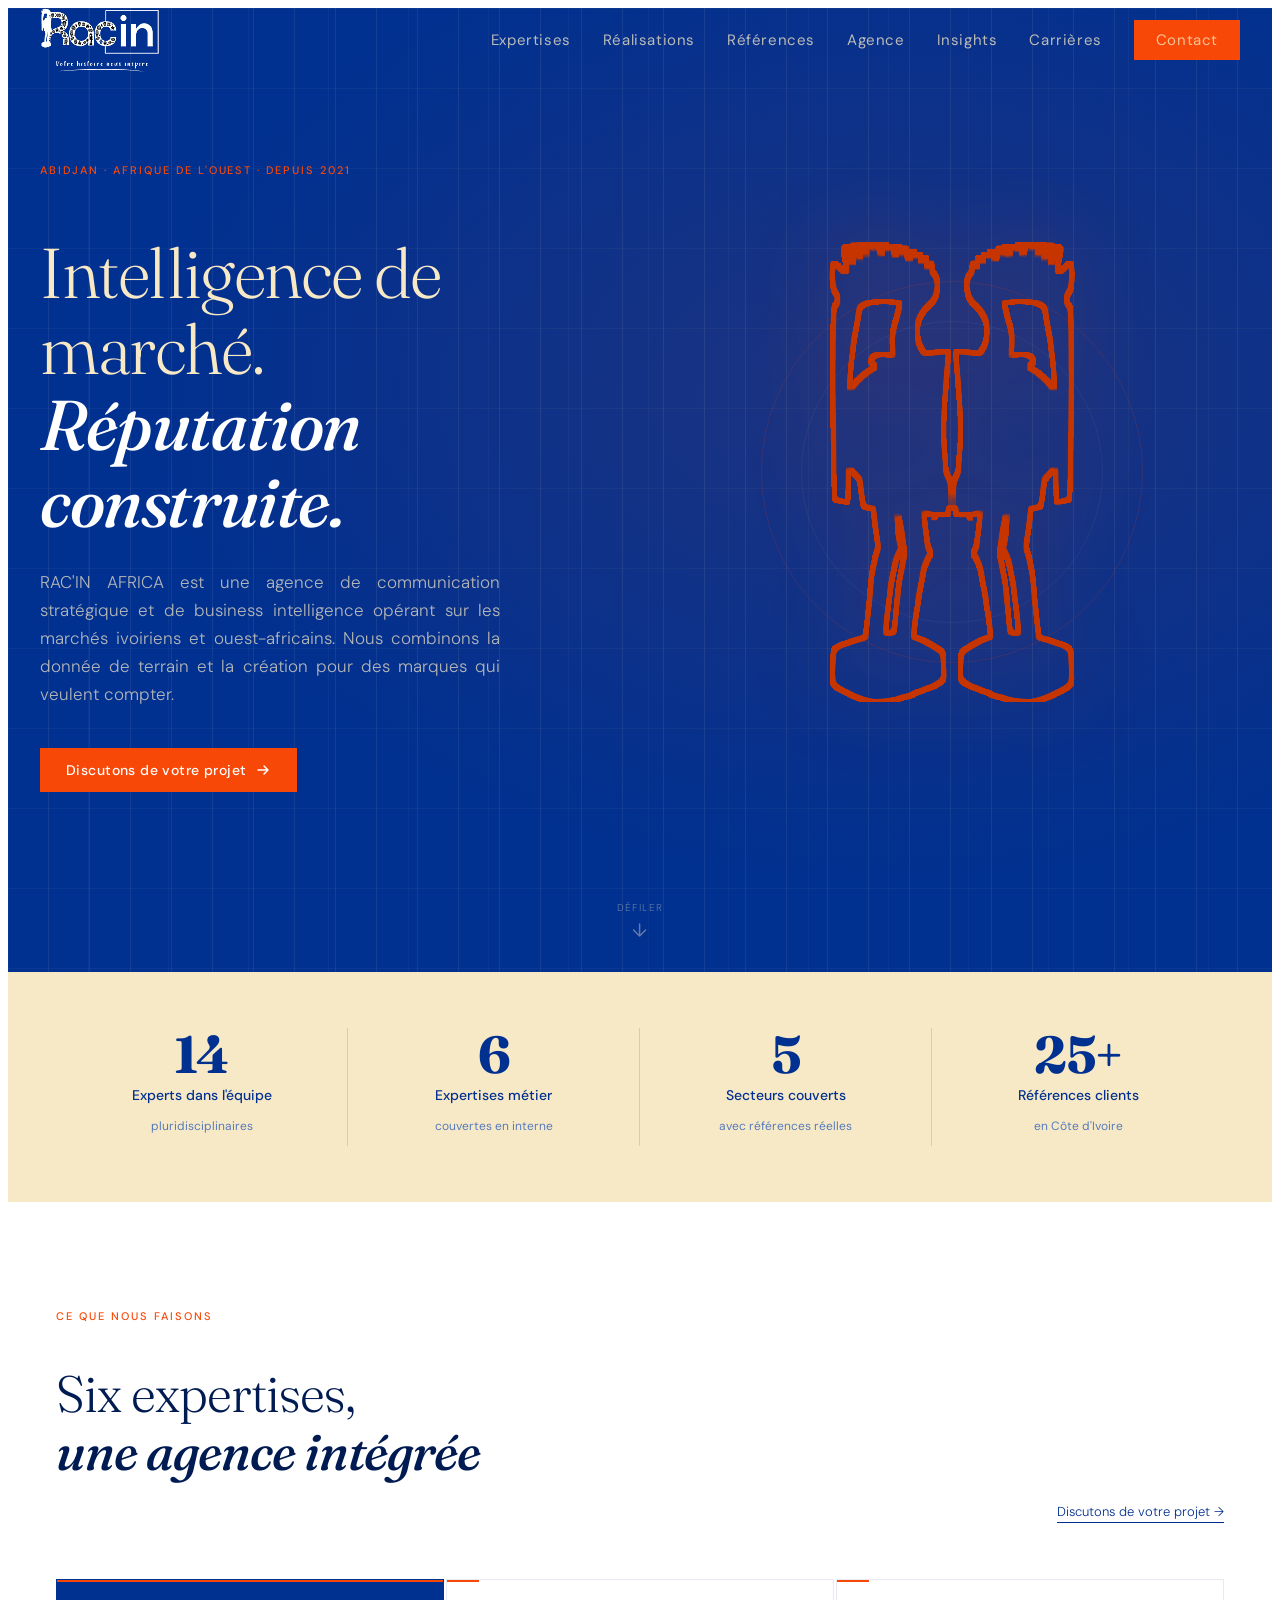
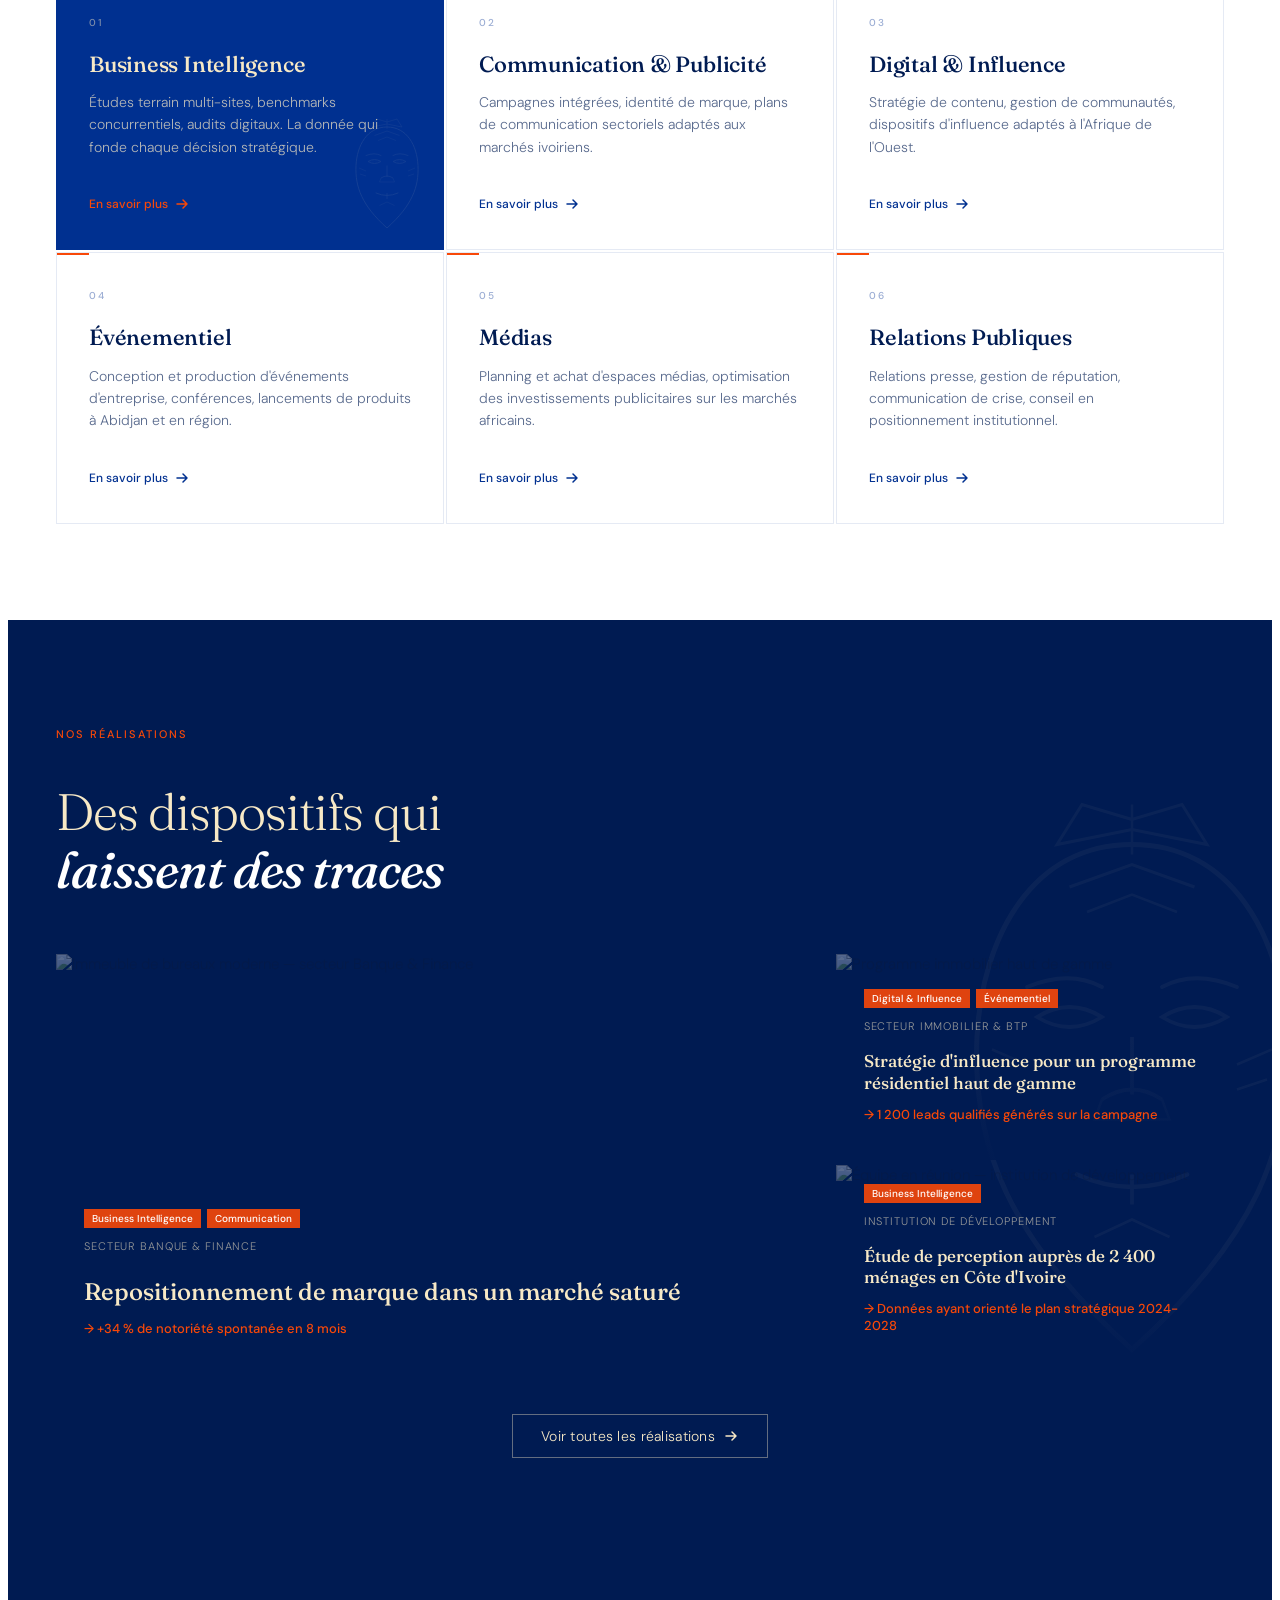
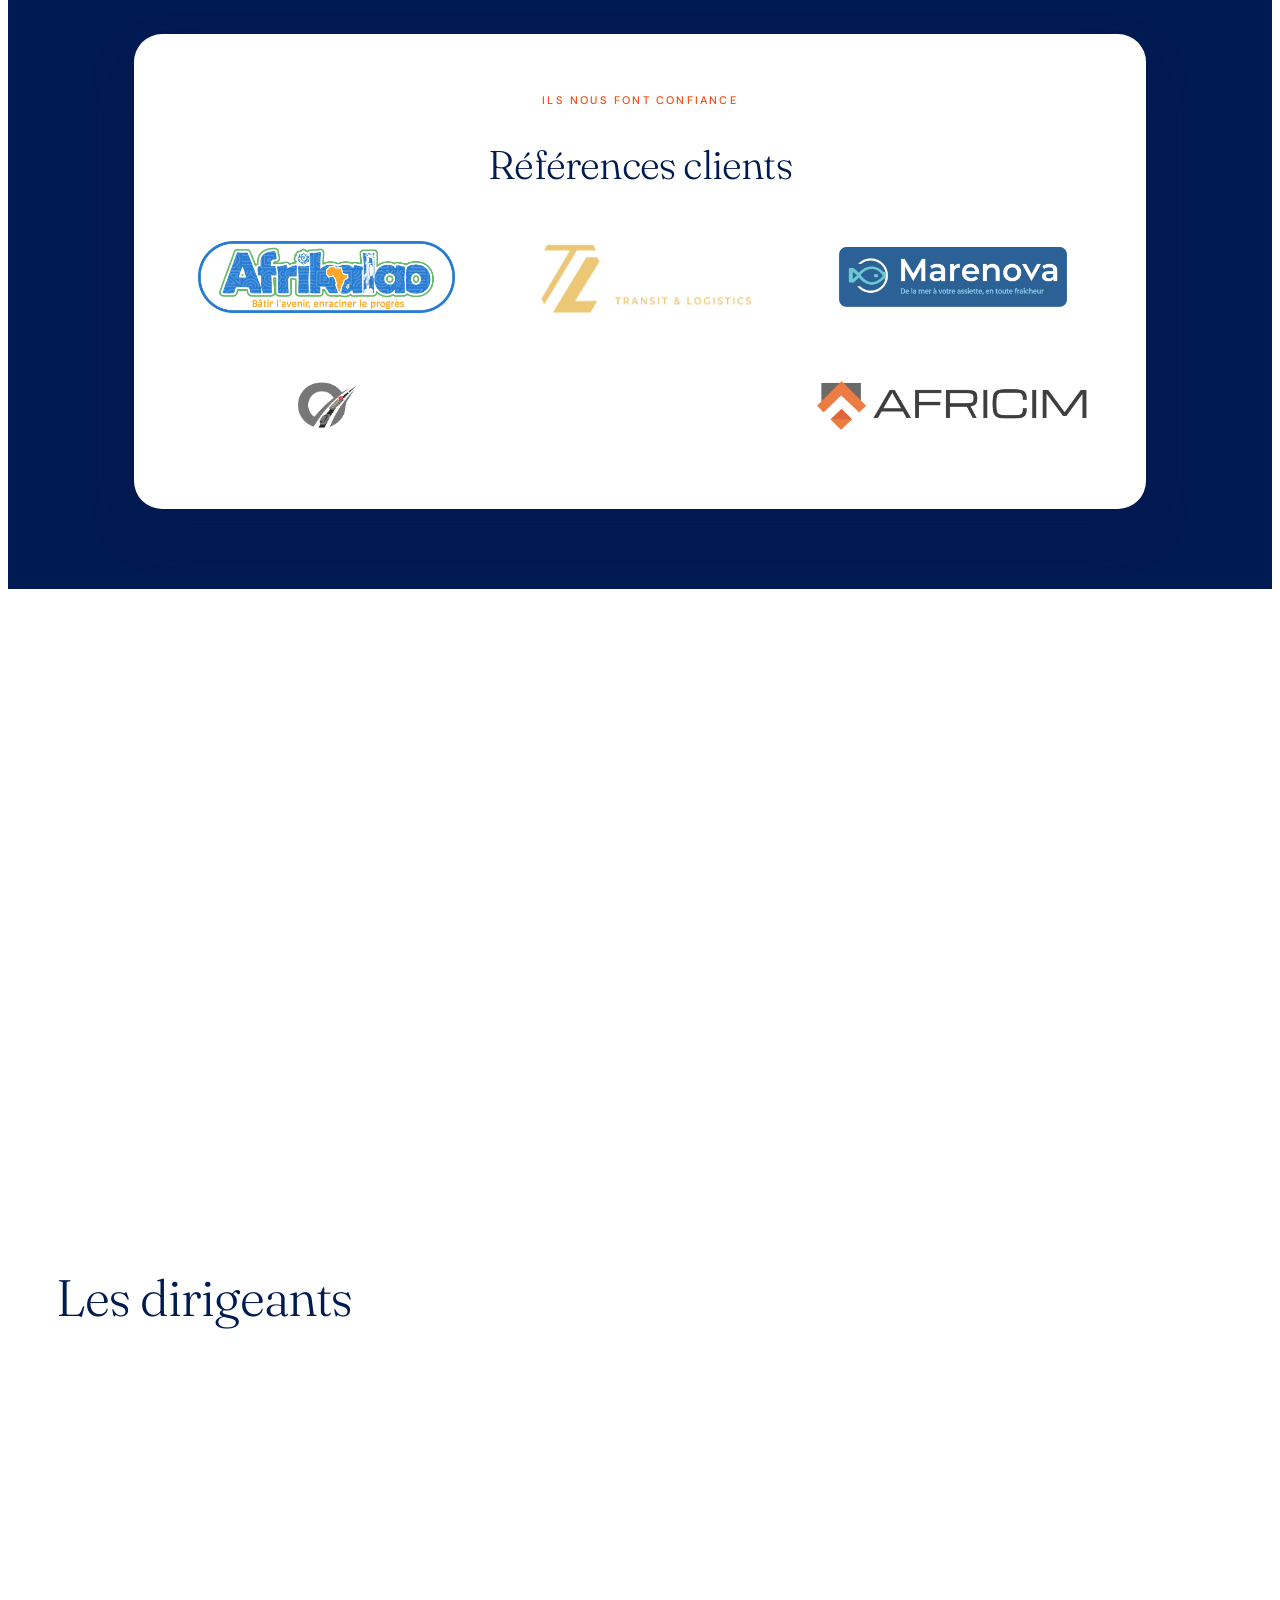
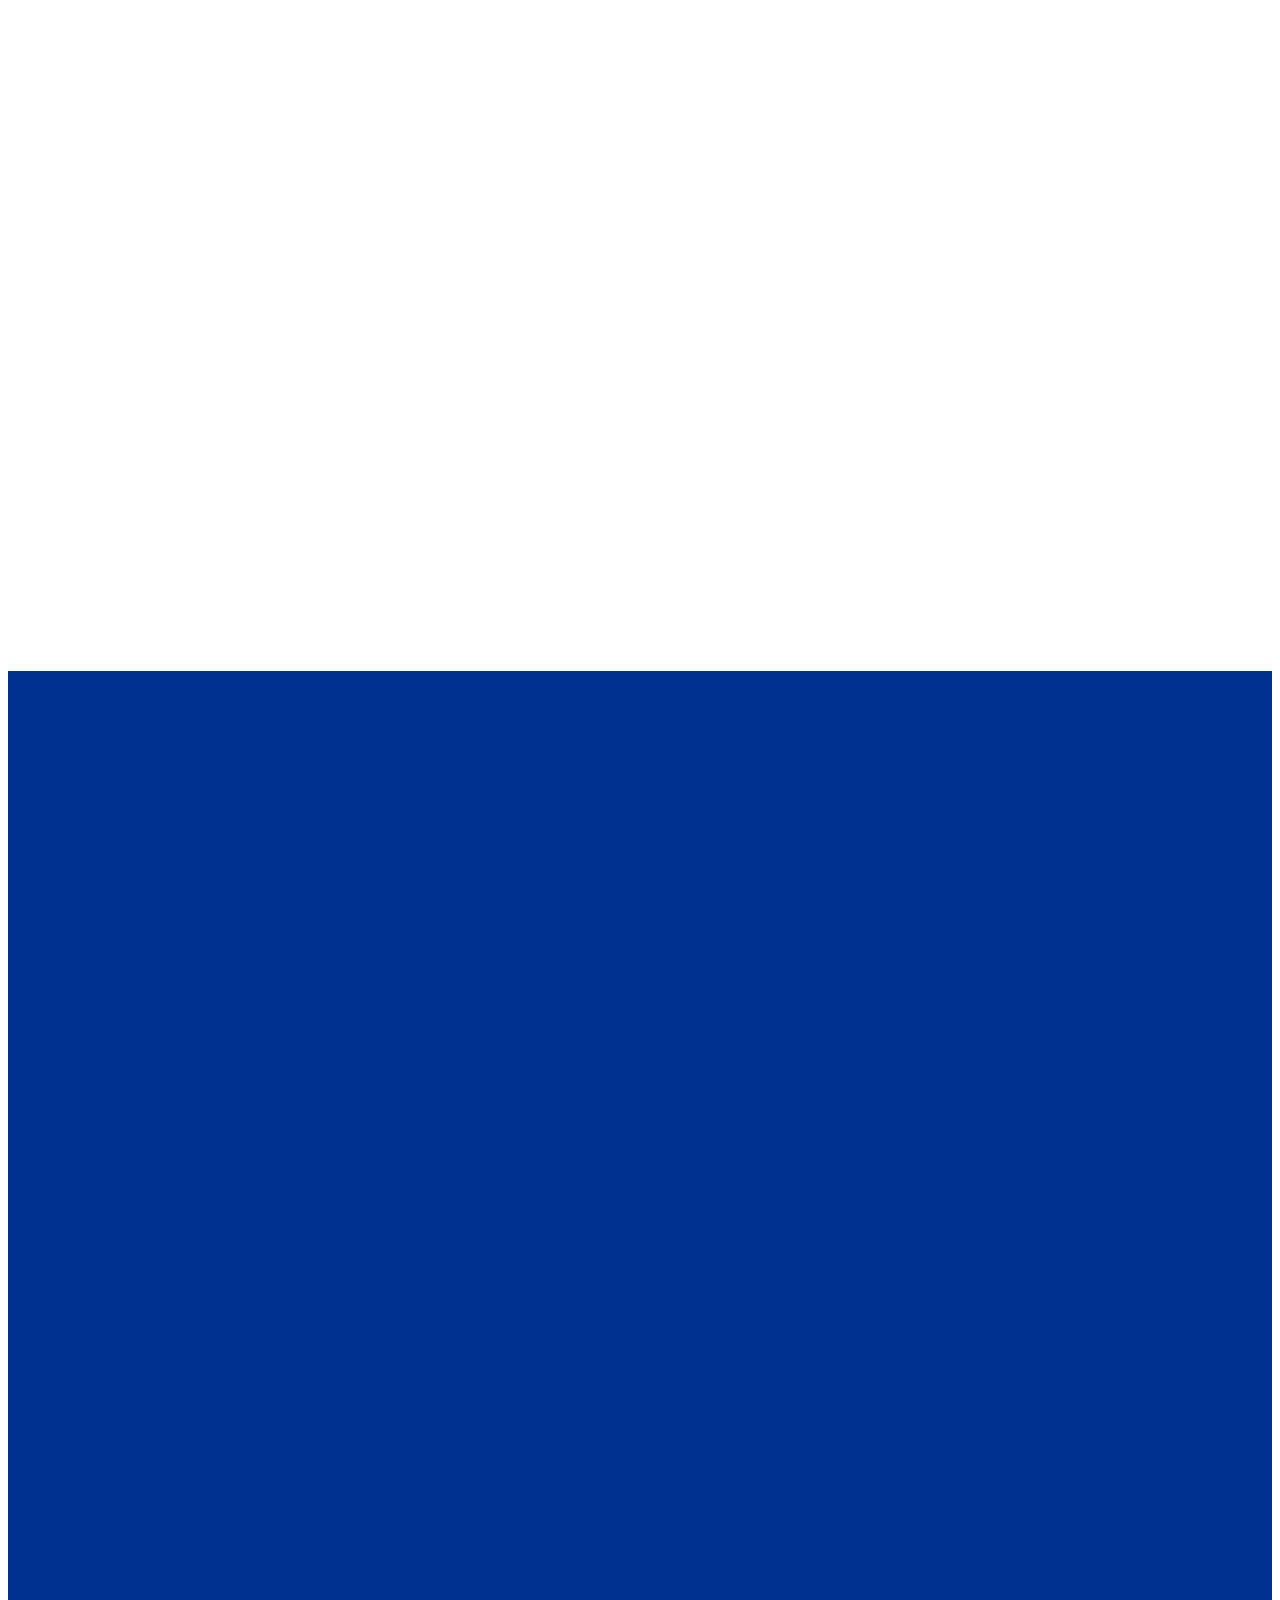
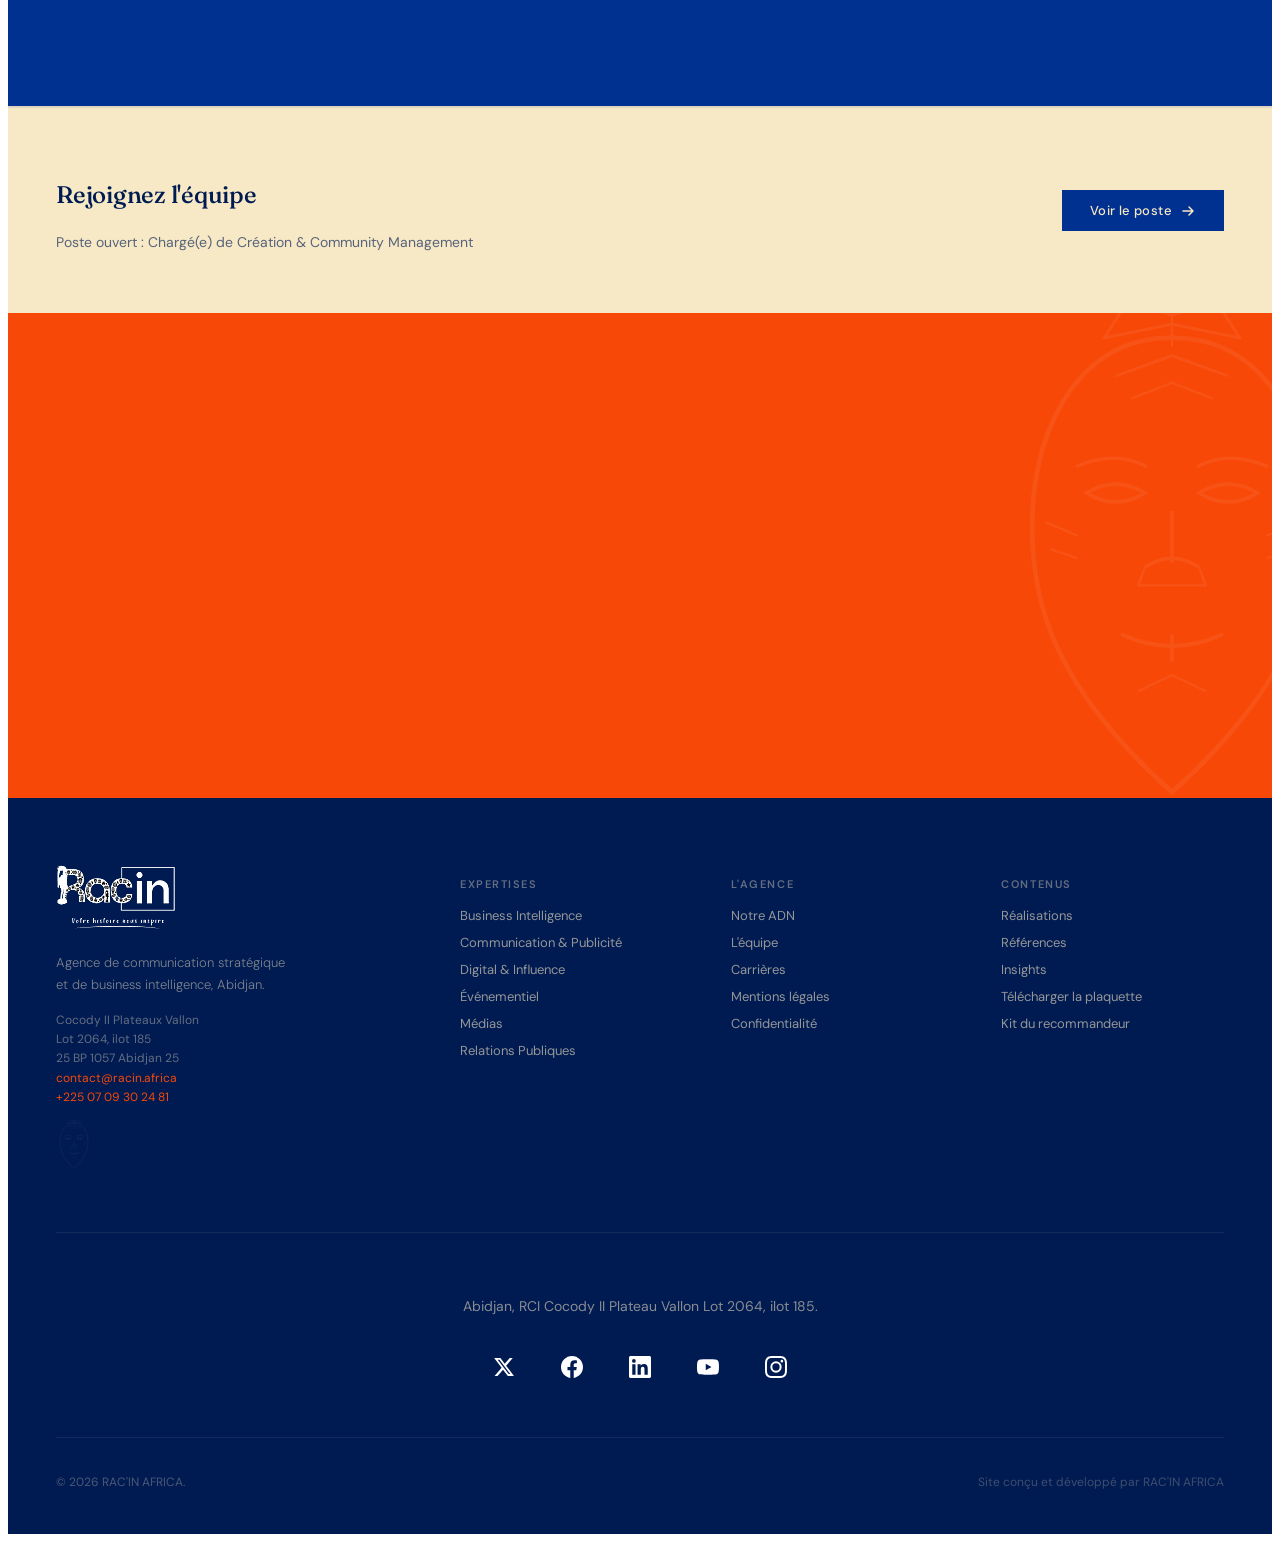
==== commit b9854016: "Mise à jour du site" ====
--- a/index.html
+++ b/index.html
@@ -75,7 +75,7 @@
       <div class="hero-bg-lines lines-pattern"></div>
       <div class="container hero-grid">
         <div class="hero-content">
-          <p class="hero-label hero-text-1">Abidjan · Afrique de l'Ouest · Depuis 2015</p>
+          <p class="hero-label hero-text-1">Abidjan · Afrique de l'Ouest · Depuis 2021</p>
           <h1 class="hero-title hero-text-2">Intelligence&nbsp;de marché.<br><em>Réputation construite.</em></h1>
           <p class="hero-chapo hero-text-3">RAC'IN AFRICA est une agence de communication stratégique et de business intelligence opérant sur les marchés ivoiriens et ouest-africains. Nous combinons la donnée de terrain et la création pour des marques qui veulent compter.</p>
           <div class="hero-ctas hero-text-4">
@@ -399,7 +399,7 @@
               <img src="https://images.unsplash.com/photo-1507003211169-0a1dd7228f2d?w=400&h=350&fit=crop&auto=format" alt="Portrait d'Euvra, Directeur de création">
             </div>
             <div class="team-info">
-              <h3 class="team-name">Euvra</h3>
+              <h3 class="team-name">Evrard Mel</h3>
               <p class="team-role">Directeur de création</p>
               <p class="team-domain">Identité visuelle & Création</p>
             </div>
@@ -454,7 +454,7 @@
           <h3 class="insights-article-title">Les directeurs marketing ivoiriens face à la mesure : ce que les chiffres ne disent pas</h3>
           <p class="insights-intro">Lors de nos groupes qualitatifs de juin 2026, une constante : les équipes marketing disposent de tableaux de bord mais les consultent rarement pour décider. Enquête sur l'écart entre la donnée et l'arbitrage.</p>
           <div class="insights-footer">
-            <span class="insights-author">Par Serge T. Koné</span>
+            <span class="insights-author">Gautier Kouame</span>
             <a href="#contact" class="insights-read">Lire l'article →</a>
           </div>
         </article>
--- a/styles.css
+++ b/styles.css
@@ -561,12 +561,6 @@
   z-index: 1;
 }
 
-.hero-mask-col .mask-stroke {
-  filter: drop-shadow(0 0 40px rgba(248, 72, 8, 0.3)) grayscale(100%) contrast(8) brightness(0.6) saturate(0);
-  mix-blend-mode: normal;
-  opacity: 1;
-}
-
 .hero .scroll-indicator {
   position: absolute;
   bottom: 32px;
@@ -912,44 +906,121 @@
 
 /* Références */
 .references {
-  background: var(--cream);
+  background: var(--navy-dark);
   padding: 80px 24px;
 }
 
-.references-header {
+.references-window {
+  background: var(--white);
+  border-radius: 28px;
+  padding: 48px 56px 56px;
+  box-shadow:
+    0 4px 6px rgba(0, 0, 0, 0.04),
+    0 24px 48px rgba(0, 27, 82, 0.18);
+  max-width: 900px;
+  margin: 0 auto;
+}
+
+.references-window-header {
   text-align: center;
-  margin-bottom: 48px;
-}
-
-.references-grid {
+  margin-bottom: 40px;
+}
+
+.references-window-label {
+  font-family: var(--font-body);
+  font-size: 11px;
+  font-weight: 500;
+  text-transform: uppercase;
+  letter-spacing: 0.2em;
+  color: var(--vermillion);
+  margin-bottom: 10px;
+}
+
+.references-window-title {
+  font-family: var(--font-display);
+  font-size: clamp(28px, 3.5vw, 40px);
+  font-weight: 300;
+  color: var(--navy-dark);
+  letter-spacing: -0.02em;
+}
+
+.references-logos {
+  display: grid;
+  grid-template-columns: repeat(3, 1fr);
+  gap: 32px 40px;
+  align-items: center;
+  justify-items: center;
+}
+
+.reference-item {
   display: flex;
-  flex-wrap: wrap;
+  align-items: center;
   justify-content: center;
-  gap: 2px;
-}
-
-.reference-logo {
-  min-width: 140px;
-  padding: 20px 32px;
-  background: rgba(0, 48, 144, 0.06);
-  text-align: center;
-  font-family: var(--font-body);
-  font-size: 13px;
-  font-weight: 600;
-  color: var(--navy-dark);
-  letter-spacing: 0.08em;
-  text-transform: uppercase;
-  opacity: 0.4;
-  transition: opacity 0.2s ease;
-}
-
-.reference-logo:hover {
+  width: 100%;
+  padding: 12px 16px;
+  transition: transform 0.25s ease, opacity 0.25s ease;
+  opacity: 0.85;
+}
+
+.reference-item:hover {
+  transform: scale(1.05);
   opacity: 1;
 }
 
-.references-cta {
-  text-align: center;
-  margin-top: 40px;
+.reference-item img {
+  max-width: 100%;
+  max-height: 72px;
+  width: auto;
+  height: auto;
+  object-fit: contain;
+}
+
+.reference-item--wide img {
+  max-height: 60px;
+}
+
+.reference-item:nth-child(4) {
+  grid-column: 1;
+}
+
+.reference-item:nth-child(5) {
+  grid-column: 3;
+}
+
+@media (max-width: 768px) {
+  .references-window {
+    padding: 32px 24px 40px;
+    border-radius: 20px;
+  }
+
+  .references-logos {
+    grid-template-columns: repeat(2, 1fr);
+    gap: 24px 20px;
+  }
+
+  .reference-item--wide {
+    grid-column: 1 / -1;
+  }
+
+  .reference-item:nth-child(4),
+  .reference-item:nth-child(5) {
+    grid-column: auto;
+  }
+
+  .reference-item img {
+    max-height: 44px;
+  }
+}
+
+@media (max-width: 480px) {
+  .references-logos {
+    grid-template-columns: 1fr;
+    gap: 20px;
+  }
+
+  .reference-item--wide {
+    grid-column: auto;
+  }
 }
 
 /* Agence */
@@ -1218,6 +1289,411 @@
 .contact-ctas button.btn-white {
   border: none;
   cursor: pointer;
+}
+
+/* FAQ Section */
+.bi-faq {
+  background: var(--white);
+  padding: 80px 24px;
+}
+
+.bi-faq .section-title {
+  margin-bottom: 40px;
+}
+
+.bi-faq-list {
+  display: flex;
+  flex-direction: column;
+  gap: 16px;
+  max-width: 800px;
+}
+
+.bi-faq-item {
+  border: 1px solid rgba(0, 48, 144, 0.1);
+  border-radius: 8px;
+  overflow: hidden;
+  transition: border-color 0.2s ease;
+}
+
+.bi-faq-item:hover {
+  border-color: rgba(0, 48, 144, 0.2);
+}
+
+.bi-faq-trigger {
+  width: 100%;
+  display: flex;
+  align-items: center;
+  justify-content: space-between;
+  padding: 20px 24px;
+  background: transparent;
+  border: none;
+  cursor: pointer;
+  text-align: left;
+  transition: background 0.2s ease;
+}
+
+.bi-faq-trigger:hover {
+  background: rgba(0, 48, 144, 0.03);
+}
+
+.bi-faq-trigger:focus {
+  outline: 2px solid var(--vermillion);
+  outline-offset: -2px;
+}
+
+.bi-faq-question {
+  font-family: var(--font-display);
+  font-size: 18px;
+  font-weight: 500;
+  color: var(--navy-dark);
+  line-height: 1.3;
+  letter-spacing: -0.01em;
+}
+
+.bi-faq-icon {
+  width: 24px;
+  height: 24px;
+  position: relative;
+  flex-shrink: 0;
+  margin-left: 16px;
+}
+
+.bi-faq-icon::before,
+.bi-faq-icon::after {
+  content: '';
+  position: absolute;
+  background: var(--vermillion);
+  transition: transform 0.3s ease;
+}
+
+.bi-faq-icon::before {
+  width: 14px;
+  height: 2px;
+  top: 50%;
+  left: 50%;
+  transform: translate(-50%, -50%);
+}
+
+.bi-faq-icon::after {
+  width: 2px;
+  height: 14px;
+  top: 50%;
+  left: 50%;
+  transform: translate(-50%, -50%);
+}
+
+.bi-faq-trigger[aria-expanded="true"] .bi-faq-icon::after {
+  transform: translate(-50%, -50%) rotate(90deg);
+}
+
+.bi-faq-answer {
+  max-height: 0;
+  overflow: hidden;
+  transition: max-height 0.3s ease, padding 0.3s ease;
+}
+
+.bi-faq-trigger[aria-expanded="true"] + .bi-faq-answer {
+  max-height: 500px;
+}
+
+.bi-faq-answer p {
+  padding: 0 24px 24px;
+  font-size: 15px;
+  font-weight: 300;
+  color: rgba(0, 27, 82, 0.75);
+  line-height: 1.65;
+}
+
+@media (max-width: 768px) {
+  .bi-faq {
+    padding: 56px 24px;
+  }
+
+  .bi-faq-question {
+    font-size: 16px;
+  }
+
+  .bi-faq-trigger {
+    padding: 16px 20px;
+  }
+
+  .bi-faq-answer p {
+    padding: 0 20px 20px;
+    font-size: 14px;
+  }
+}
+
+@media print {
+  .bi-faq-answer {
+    max-height: none !important;
+  }
+}
+
+/* Careers page */
+.careers-hero {
+  background: var(--navy);
+  padding: 120px 24px 80px;
+  position: relative;
+  overflow: hidden;
+}
+
+.careers-hero::before {
+  content: '';
+  position: absolute;
+  top: 0;
+  left: 0;
+  right: 0;
+  bottom: 0;
+  background: linear-gradient(135deg, rgba(0, 48, 144, 0.9) 0%, rgba(0, 27, 82, 0.95) 100%);
+  z-index: 1;
+}
+
+.careers-hero-inner {
+  position: relative;
+  z-index: 2;
+}
+
+.careers-hero-title {
+  font-size: clamp(32px, 5vw, 56px);
+  font-weight: 700;
+  color: var(--white);
+  line-height: 1.1;
+  margin: 16px 0 8px;
+}
+
+.careers-hero-location {
+  font-size: 18px;
+  color: rgba(255, 255, 255, 0.7);
+  font-weight: 300;
+}
+
+.careers-section {
+  padding: 80px 24px;
+}
+
+.careers-section--dark {
+  background: var(--navy);
+  color: var(--white);
+}
+
+.careers-section--dark .section-label,
+.careers-section--dark .section-title {
+  color: var(--white);
+}
+
+.careers-split {
+  display: grid;
+  grid-template-columns: 1fr 2fr;
+  gap: 48px;
+  max-width: 900px;
+}
+
+.careers-label {
+  border-right: 1px solid rgba(0, 48, 144, 0.2);
+  padding-right: 24px;
+}
+
+.careers-section--dark .careers-label {
+  border-right-color: rgba(255, 255, 255, 0.2);
+}
+
+.careers-lead {
+  font-size: 20px;
+  font-weight: 400;
+  line-height: 1.6;
+  color: var(--navy);
+  margin-bottom: 16px;
+}
+
+.careers-section--dark .careers-lead {
+  color: var(--white);
+}
+
+.careers-emphasis {
+  font-size: 22px;
+  font-weight: 500;
+  color: var(--vermillion);
+  margin-top: 24px;
+}
+
+.careers-header {
+  max-width: 900px;
+  margin-bottom: 48px;
+}
+
+.careers-grid {
+  display: grid;
+  grid-template-columns: repeat(auto-fit, minmax(280px, 1fr));
+  gap: 32px;
+  max-width: 1200px;
+}
+
+.careers-card {
+  background: var(--white);
+  border: 1px solid rgba(0, 48, 144, 0.1);
+  border-radius: 12px;
+  padding: 32px;
+  transition: transform 0.3s ease, box-shadow 0.3s ease;
+}
+
+.careers-card:hover {
+  transform: translateY(-4px);
+  box-shadow: 0 12px 32px rgba(0, 48, 144, 0.12);
+}
+
+.careers-section--dark .careers-card {
+  background: rgba(255, 255, 255, 0.05);
+  border-color: rgba(255, 255, 255, 0.1);
+}
+
+.careers-section--dark .careers-card:hover {
+  background: rgba(255, 255, 255, 0.08);
+  box-shadow: 0 12px 32px rgba(0, 0, 0, 0.3);
+}
+
+.careers-card-num {
+  display: inline-block;
+  font-size: 14px;
+  font-weight: 600;
+  color: var(--vermillion);
+  margin-bottom: 16px;
+}
+
+.careers-card h3 {
+  font-size: 20px;
+  font-weight: 600;
+  color: var(--navy);
+  margin-bottom: 12px;
+}
+
+.careers-section--dark .careers-card h3 {
+  color: var(--white);
+}
+
+.careers-card p {
+  font-size: 15px;
+  line-height: 1.65;
+  color: rgba(0, 27, 82, 0.75);
+}
+
+.careers-section--dark .careers-card p {
+  color: rgba(255, 255, 255, 0.8);
+}
+
+.careers-list {
+  max-width: 900px;
+}
+
+.careers-list ul {
+  list-style: none;
+  padding: 0;
+}
+
+.careers-list li {
+  position: relative;
+  padding-left: 32px;
+  margin-bottom: 16px;
+  font-size: 16px;
+  line-height: 1.65;
+  color: var(--navy);
+}
+
+.careers-section--dark .careers-list li {
+  color: var(--white);
+}
+
+.careers-list li::before {
+  content: '→';
+  position: absolute;
+  left: 0;
+  color: var(--vermillion);
+  font-weight: 600;
+}
+
+.careers-highlight {
+  max-width: 900px;
+  background: linear-gradient(135deg, var(--vermillion) 0%, #e63946 100%);
+  border-radius: 16px;
+  padding: 48px;
+  color: var(--white);
+}
+
+.careers-highlight-text {
+  font-size: 20px;
+  font-weight: 400;
+  line-height: 1.6;
+  margin: 0;
+}
+
+.careers-cta {
+  background: var(--navy);
+  padding: 100px 24px;
+  text-align: center;
+}
+
+.careers-cta-text {
+  font-size: 18px;
+  color: rgba(255, 255, 255, 0.8);
+  margin-bottom: 16px;
+}
+
+.careers-cta-email {
+  font-size: 20px;
+  font-weight: 500;
+  color: var(--white);
+  margin-bottom: 8px;
+}
+
+.careers-cta-deadline {
+  font-size: 16px;
+  color: rgba(255, 255, 255, 0.6);
+  margin-bottom: 32px;
+}
+
+@media (max-width: 768px) {
+  .careers-hero {
+    padding: 80px 20px 60px;
+  }
+
+  .careers-hero-title {
+    font-size: 32px;
+  }
+
+  .careers-section {
+    padding: 60px 20px;
+  }
+
+  .careers-split {
+    grid-template-columns: 1fr;
+    gap: 32px;
+  }
+
+  .careers-label {
+    border-right: none;
+    border-bottom: 1px solid rgba(0, 48, 144, 0.2);
+    padding-right: 0;
+    padding-bottom: 16px;
+  }
+
+  .careers-section--dark .careers-label {
+    border-bottom-color: rgba(255, 255, 255, 0.2);
+  }
+
+  .careers-grid {
+    grid-template-columns: 1fr;
+  }
+
+  .careers-highlight {
+    padding: 32px;
+  }
+
+  .careers-highlight-text {
+    font-size: 18px;
+  }
+
+  .careers-cta {
+    padding: 60px 20px;
+  }
 }
 
 /* Contact modal */
@@ -1912,6 +2388,2052 @@
   color: rgba(247, 233, 198, 0.25);
 }
 
+/* ============================================================
+   Expertise page — Business Intelligence
+   ============================================================ */
+
+.page-expertise .nav {
+  background: rgba(0, 27, 82, 0.97);
+  border-bottom: 1px solid rgba(247, 233, 198, 0.1);
+}
+
+.bi-hero {
+  position: relative;
+  background: var(--navy-dark);
+  padding: 140px 24px 88px;
+  overflow: hidden;
+  color: var(--cream);
+}
+
+.bi-hero-bg {
+  position: absolute;
+  inset: 0;
+  pointer-events: none;
+}
+
+.bi-hero-grid {
+  position: absolute;
+  inset: 0;
+  background-image:
+    linear-gradient(rgba(247, 233, 198, 0.04) 1px, transparent 1px),
+    linear-gradient(90deg, rgba(247, 233, 198, 0.04) 1px, transparent 1px);
+  background-size: 48px 48px;
+  mask-image: linear-gradient(90deg, transparent 0%, black 35%, black 100%);
+}
+
+.bi-hero-halo {
+  position: absolute;
+  right: -10%;
+  top: 10%;
+  width: 55%;
+  height: 80%;
+  background: radial-gradient(ellipse at center, rgba(0, 64, 184, 0.45) 0%, transparent 70%);
+}
+
+.bi-hero-viz {
+  position: absolute;
+  right: -2%;
+  bottom: 8%;
+  width: min(52vw, 520px);
+  height: auto;
+  color: var(--cream);
+  opacity: 0.9;
+  animation: biVizRise 1.4s cubic-bezier(0.22, 1, 0.36, 1) 0.5s both;
+}
+
+@keyframes biVizRise {
+  from { opacity: 0; transform: translateY(24px); }
+  to   { opacity: 0.9; transform: none; }
+}
+
+.bi-hero-inner {
+  position: relative;
+  z-index: 1;
+  max-width: 720px;
+}
+
+.bi-breadcrumb {
+  display: flex;
+  flex-wrap: wrap;
+  align-items: center;
+  gap: 8px;
+  font-size: 12px;
+  font-weight: 400;
+  color: rgba(247, 233, 198, 0.45);
+  margin-bottom: 28px;
+}
+
+.bi-breadcrumb a {
+  color: rgba(247, 233, 198, 0.55);
+  text-decoration: none;
+  transition: color 0.2s ease;
+}
+
+.bi-breadcrumb a:hover {
+  color: var(--cream);
+}
+
+.bi-hero .section-label {
+  color: var(--vermillion);
+}
+
+.bi-hero-title {
+  font-family: var(--font-display);
+  font-size: clamp(40px, 6vw, 68px);
+  font-weight: 300;
+  line-height: 1.05;
+  letter-spacing: -0.03em;
+  color: var(--cream);
+  margin: 0 0 12px;
+}
+
+.bi-hero-sub {
+  font-family: var(--font-display);
+  font-size: clamp(20px, 2.6vw, 28px);
+  font-weight: 500;
+  font-style: italic;
+  color: var(--white);
+  margin: 0 0 28px;
+  letter-spacing: -0.01em;
+}
+
+.bi-hero-chapo {
+  font-family: var(--font-body);
+  font-size: clamp(16px, 1.6vw, 18px);
+  font-weight: 300;
+  line-height: 1.65;
+  color: rgba(247, 233, 198, 0.78);
+  max-width: 540px;
+  margin: 0;
+}
+
+.bi-section {
+  padding: 96px 24px;
+}
+
+.bi-block-num {
+  display: block;
+  font-family: var(--font-body);
+  font-size: 11px;
+  font-weight: 500;
+  letter-spacing: 0.16em;
+  color: rgba(0, 48, 144, 0.35);
+  margin-bottom: 8px;
+}
+
+.bi-block-num--light {
+  color: rgba(247, 233, 198, 0.35);
+}
+
+.bi-block-num--on-cream {
+  color: rgba(0, 48, 144, 0.3);
+}
+
+.bi-h2 {
+  font-family: var(--font-display);
+  font-size: clamp(28px, 3.4vw, 40px);
+  font-weight: 300;
+  line-height: 1.15;
+  letter-spacing: -0.02em;
+  color: var(--navy-dark);
+  margin: 0 0 28px;
+}
+
+.bi-h2 em {
+  font-weight: 500;
+  font-style: italic;
+}
+
+.bi-split {
+  display: grid;
+  grid-template-columns: minmax(180px, 280px) 1fr;
+  gap: 48px 64px;
+  align-items: start;
+}
+
+.bi-split-body p {
+  font-size: 16px;
+  font-weight: 300;
+  line-height: 1.7;
+  color: rgba(0, 27, 82, 0.78);
+  margin: 0 0 18px;
+}
+
+.bi-split-body p:last-child {
+  margin-bottom: 0;
+}
+
+.bi-pull {
+  font-family: var(--font-display);
+  font-size: 20px !important;
+  font-weight: 500 !important;
+  font-style: italic;
+  color: var(--navy-dark) !important;
+  line-height: 1.4 !important;
+  border-left: 2px solid var(--vermillion);
+  padding-left: 20px;
+  margin-top: 32px !important;
+}
+
+.bi-problem {
+  background: var(--white);
+}
+
+.bi-lesson {
+  background: var(--navy);
+  color: var(--cream);
+}
+
+.bi-lesson-header {
+  max-width: 720px;
+  margin-bottom: 48px;
+}
+
+.bi-lesson-grid {
+  display: grid;
+  grid-template-columns: 1fr 1fr;
+  gap: 40px 56px;
+}
+
+.bi-lesson-copy p {
+  font-size: 16px;
+  font-weight: 300;
+  line-height: 1.7;
+  color: rgba(247, 233, 198, 0.78);
+  margin: 0 0 18px;
+}
+
+.bi-lesson-aside {
+  background: rgba(0, 27, 82, 0.45);
+  border-top: 2px solid var(--vermillion);
+  padding: 32px 28px;
+}
+
+.bi-aside-lead {
+  font-family: var(--font-display);
+  font-size: 20px;
+  font-weight: 500;
+  font-style: italic;
+  line-height: 1.4;
+  color: var(--white);
+  margin: 0 0 20px;
+}
+
+.bi-lesson-aside p {
+  font-size: 15px;
+  font-weight: 300;
+  line-height: 1.65;
+  color: rgba(247, 233, 198, 0.75);
+  margin: 0 0 16px;
+}
+
+.bi-aside-close {
+  font-weight: 500 !important;
+  color: var(--cream) !important;
+  margin-bottom: 0 !important;
+  margin-top: 8px;
+}
+
+.bi-devices {
+  background: var(--cream);
+}
+
+.bi-devices-header {
+  max-width: 720px;
+  margin-bottom: 48px;
+}
+
+.bi-devices-grid {
+  display: grid;
+  grid-template-columns: repeat(2, 1fr);
+  gap: 2px;
+}
+
+.bi-device {
+  background: var(--white);
+  padding: 36px 32px;
+  border: none;
+  position: relative;
+}
+
+.bi-device::before {
+  content: '';
+  position: absolute;
+  top: 0;
+  left: 0;
+  width: 28px;
+  height: 2px;
+  background: var(--vermillion);
+  transition: width 0.35s cubic-bezier(0.22, 1, 0.36, 1);
+}
+
+.bi-device:hover::before {
+  width: 100%;
+}
+
+.bi-device-index {
+  display: block;
+  font-size: 11px;
+  font-weight: 500;
+  letter-spacing: 0.14em;
+  color: var(--vermillion);
+  margin-bottom: 14px;
+}
+
+.bi-device h3 {
+  font-family: var(--font-display);
+  font-size: 22px;
+  font-weight: 500;
+  color: var(--navy-dark);
+  margin: 0 0 14px;
+  letter-spacing: -0.01em;
+}
+
+.bi-device p {
+  font-size: 15px;
+  font-weight: 300;
+  line-height: 1.65;
+  color: rgba(0, 27, 82, 0.7);
+  margin: 0;
+}
+
+/* Bloc 4 — contrôle qualité (traitement distinct) */
+.bi-quality {
+  background:
+    linear-gradient(180deg, rgba(0, 48, 144, 0.04) 0%, transparent 120px),
+    var(--white);
+  position: relative;
+}
+
+.bi-quality::before {
+  content: '';
+  position: absolute;
+  left: 0;
+  top: 0;
+  bottom: 0;
+  width: 4px;
+  background: var(--vermillion);
+}
+
+.bi-quality-header {
+  max-width: 720px;
+  margin-bottom: 56px;
+}
+
+.bi-quality-intro {
+  font-size: 17px;
+  font-weight: 300;
+  line-height: 1.65;
+  color: rgba(0, 27, 82, 0.72);
+  margin: 24px 0 0;
+  max-width: 560px;
+}
+
+.bi-quality-list {
+  list-style: none;
+  margin: 0;
+  padding: 0;
+  display: flex;
+  flex-direction: column;
+  gap: 0;
+  border-top: 1px solid rgba(0, 48, 144, 0.12);
+}
+
+.bi-quality-item {
+  display: grid;
+  grid-template-columns: 72px 1fr;
+  gap: 24px;
+  padding: 32px 0;
+  border-bottom: 1px solid rgba(0, 48, 144, 0.12);
+  align-items: start;
+  transition: background 0.25s ease;
+}
+
+.bi-quality-item:hover {
+  background: rgba(247, 233, 198, 0.35);
+  margin: 0 -16px;
+  padding-left: 16px;
+  padding-right: 16px;
+}
+
+.bi-quality-num {
+  font-family: var(--font-display);
+  font-size: 36px;
+  font-weight: 700;
+  color: var(--vermillion);
+  line-height: 1;
+  letter-spacing: -0.03em;
+}
+
+.bi-quality-item h3 {
+  font-family: var(--font-display);
+  font-size: 20px;
+  font-weight: 500;
+  color: var(--navy-dark);
+  margin: 0 0 10px;
+  letter-spacing: -0.01em;
+}
+
+.bi-quality-item p {
+  font-size: 15px;
+  font-weight: 300;
+  line-height: 1.65;
+  color: rgba(0, 27, 82, 0.72);
+  margin: 0;
+  max-width: 640px;
+}
+
+.bi-deliverables {
+  background: var(--cream);
+}
+
+.bi-check-list {
+  list-style: none;
+  margin: 0 0 32px;
+  padding: 0;
+}
+
+.bi-check-list li {
+  position: relative;
+  padding: 14px 0 14px 28px;
+  font-size: 16px;
+  font-weight: 300;
+  line-height: 1.55;
+  color: rgba(0, 27, 82, 0.85);
+  border-bottom: 1px solid rgba(0, 48, 144, 0.12);
+}
+
+.bi-check-list li::before {
+  content: '';
+  position: absolute;
+  left: 0;
+  top: 22px;
+  width: 10px;
+  height: 10px;
+  background: var(--vermillion);
+}
+
+.bi-limits {
+  font-size: 15px !important;
+  font-style: italic;
+  color: rgba(0, 27, 82, 0.65) !important;
+  border-left: 2px solid rgba(0, 48, 144, 0.2);
+  padding-left: 18px;
+}
+
+.bi-proof {
+  background: var(--navy-dark);
+  padding: 88px 24px;
+  text-align: center;
+}
+
+.bi-proof-header {
+  max-width: 640px;
+  margin: 0 auto 56px;
+}
+
+.bi-proof-grid {
+  display: grid;
+  grid-template-columns: repeat(3, 1fr);
+  gap: 32px;
+  max-width: 900px;
+  margin: 0 auto;
+}
+
+.bi-proof-stat .stat-number {
+  color: var(--cream);
+  font-size: clamp(48px, 7vw, 72px);
+}
+
+.bi-proof-label {
+  font-size: 14px;
+  font-weight: 400;
+  color: rgba(247, 233, 198, 0.6);
+  margin-top: 10px;
+  letter-spacing: 0.02em;
+}
+
+.bi-confidential {
+  background: var(--white);
+}
+
+.bi-sectors {
+  padding: 48px 24px;
+  background: var(--cream);
+  border-top: 1px solid rgba(0, 48, 144, 0.08);
+}
+
+.bi-sectors-row {
+  display: flex;
+  flex-wrap: wrap;
+  gap: 12px 28px;
+  margin-top: 16px;
+}
+
+.bi-sectors-row span {
+  font-family: var(--font-display);
+  font-size: 18px;
+  font-weight: 500;
+  font-style: italic;
+  color: var(--navy-dark);
+}
+
+.bi-cta {
+  background: var(--navy);
+  padding: 96px 24px;
+  text-align: center;
+}
+
+.bi-cta-inner {
+  max-width: 640px;
+  margin: 0 auto;
+}
+
+.bi-cta-text {
+  font-size: 17px;
+  font-weight: 300;
+  line-height: 1.65;
+  color: rgba(247, 233, 198, 0.78);
+  margin: 20px auto 36px;
+}
+
+.bi-more {
+  background: var(--white);
+}
+
+.bi-more-header {
+  margin-bottom: 40px;
+}
+
+.bi-more-grid {
+  display: grid;
+  grid-template-columns: repeat(5, 1fr);
+  gap: 2px;
+}
+
+.bi-more-card {
+  display: flex;
+  flex-direction: column;
+  gap: 10px;
+  padding: 28px 22px;
+  background: var(--cream);
+  text-decoration: none;
+  transition: background 0.25s ease, transform 0.25s ease;
+  border-top: 2px solid transparent;
+}
+
+.bi-more-card:hover {
+  background: var(--navy);
+  transform: translateY(-2px);
+  border-top-color: var(--vermillion);
+}
+
+.bi-more-card span {
+  font-size: 11px;
+  font-weight: 500;
+  letter-spacing: 0.14em;
+  color: rgba(0, 48, 144, 0.4);
+}
+
+.bi-more-card:hover span {
+  color: rgba(247, 233, 198, 0.45);
+}
+
+.bi-more-card strong {
+  font-family: var(--font-display);
+  font-size: 16px;
+  font-weight: 500;
+  color: var(--navy-dark);
+  line-height: 1.3;
+}
+
+.bi-more-card:hover strong {
+  color: var(--cream);
+}
+
+/* ============================================================
+   Expertise page — Communication & Publicité
+   ============================================================ */
+
+.com-chain {
+  display: flex;
+  flex-wrap: wrap;
+  align-items: center;
+  gap: 10px;
+  margin-top: 36px;
+  font-size: 13px;
+  font-weight: 400;
+  color: rgba(247, 233, 198, 0.45);
+  letter-spacing: 0.02em;
+}
+
+.com-chain a {
+  color: rgba(247, 233, 198, 0.7);
+  text-decoration: none;
+  border-bottom: 1px solid rgba(247, 233, 198, 0.25);
+  padding-bottom: 1px;
+  transition: color 0.2s ease, border-color 0.2s ease;
+}
+
+.com-chain a:hover {
+  color: var(--cream);
+  border-color: var(--cream);
+}
+
+.com-chain strong {
+  color: var(--vermillion);
+  font-weight: 500;
+}
+
+.com-hero-kit {
+  position: absolute;
+  right: 6%;
+  bottom: 10%;
+  width: min(38vw, 380px);
+  height: 320px;
+  animation: biVizRise 1.4s cubic-bezier(0.22, 1, 0.36, 1) 0.5s both;
+}
+
+.com-kit-sheet {
+  position: absolute;
+  background: var(--cream);
+  color: var(--navy-dark);
+  padding: 18px 20px;
+  box-shadow: 0 18px 40px rgba(0, 0, 0, 0.28);
+}
+
+.com-kit-sheet--back {
+  width: 58%;
+  height: 70%;
+  right: 0;
+  top: 0;
+  transform: rotate(6deg);
+  background: var(--cream-dark);
+}
+
+.com-kit-sheet--mid {
+  width: 62%;
+  height: 78%;
+  left: 8%;
+  top: 8%;
+  transform: rotate(-3deg);
+  background: var(--navy);
+  color: var(--cream);
+  z-index: 1;
+}
+
+.com-kit-sheet--front {
+  width: 54%;
+  height: 52%;
+  left: 0;
+  bottom: 0;
+  transform: rotate(2deg);
+  z-index: 2;
+}
+
+.com-kit-label {
+  display: block;
+  font-size: 10px;
+  font-weight: 500;
+  letter-spacing: 0.14em;
+  text-transform: uppercase;
+  opacity: 0.55;
+  margin-bottom: 14px;
+}
+
+.com-kit-rule {
+  display: block;
+  height: 3px;
+  width: 70%;
+  background: rgba(0, 27, 82, 0.2);
+  margin-bottom: 10px;
+}
+
+.com-kit-rule--short {
+  width: 42%;
+}
+
+.com-kit-swatch {
+  display: block;
+  width: 36px;
+  height: 36px;
+  margin-top: 24px;
+  background: var(--vermillion);
+}
+
+.com-kit-headline {
+  display: block;
+  font-family: var(--font-display);
+  font-size: 22px;
+  font-weight: 500;
+  font-style: italic;
+  line-height: 1.25;
+  letter-spacing: -0.02em;
+  margin-bottom: 20px;
+}
+
+.com-kit-bar {
+  display: block;
+  width: 48px;
+  height: 3px;
+  background: var(--vermillion);
+}
+
+.com-kit-formats {
+  display: grid;
+  grid-template-columns: 1fr 1fr;
+  gap: 8px;
+  margin-top: 8px;
+}
+
+.com-kit-formats i {
+  display: block;
+  height: 36px;
+  background: rgba(0, 48, 144, 0.12);
+}
+
+.com-kit-formats i:nth-child(1) { height: 48px; }
+.com-kit-formats i:nth-child(2) { height: 28px; margin-top: 10px; }
+.com-kit-formats i:nth-child(3) { height: 32px; }
+.com-kit-formats i:nth-child(4) { height: 44px; background: rgba(248, 72, 8, 0.25); }
+
+.com-produce-grid {
+  display: grid;
+  grid-template-columns: repeat(2, 1fr);
+  gap: 2px;
+}
+
+.bi-device--wide {
+  grid-column: 1 / -1;
+}
+
+/* Frise méthode — horizontale desktop */
+.com-method {
+  background: var(--white);
+}
+
+.com-method-header {
+  max-width: 720px;
+  margin-bottom: 56px;
+}
+
+.com-timeline {
+  list-style: none;
+  margin: 0;
+  padding: 0;
+  display: grid;
+  grid-template-columns: repeat(5, 1fr);
+  gap: 0;
+  position: relative;
+}
+
+.com-timeline::before {
+  content: '';
+  position: absolute;
+  top: 22px;
+  left: 8%;
+  right: 8%;
+  height: 2px;
+  background: rgba(0, 48, 144, 0.12);
+}
+
+.com-timeline-step {
+  position: relative;
+  padding: 0 16px 0 0;
+}
+
+.com-timeline-step:last-child {
+  padding-right: 0;
+}
+
+.com-timeline-num {
+  display: flex;
+  align-items: center;
+  justify-content: center;
+  width: 44px;
+  height: 44px;
+  background: var(--navy);
+  color: var(--cream);
+  font-family: var(--font-display);
+  font-size: 15px;
+  font-weight: 700;
+  margin-bottom: 24px;
+  position: relative;
+  z-index: 1;
+}
+
+.com-timeline-step:nth-child(3) .com-timeline-num {
+  background: var(--vermillion);
+  color: var(--white);
+}
+
+.com-timeline-step h3 {
+  font-family: var(--font-display);
+  font-size: 17px;
+  font-weight: 500;
+  color: var(--navy-dark);
+  margin: 0 0 12px;
+  line-height: 1.3;
+  letter-spacing: -0.01em;
+}
+
+.com-timeline-step p {
+  font-size: 13px;
+  font-weight: 300;
+  line-height: 1.6;
+  color: rgba(0, 27, 82, 0.7);
+  margin: 0;
+}
+
+.com-timeline-step a {
+  color: var(--navy);
+  font-weight: 500;
+  text-decoration: none;
+  border-bottom: 1px solid rgba(0, 48, 144, 0.35);
+}
+
+.com-timeline-step a:hover {
+  color: var(--vermillion);
+  border-color: var(--vermillion);
+}
+
+/* Bloc 5 — contraste fort */
+.com-not {
+  background: var(--navy-dark);
+  padding: 96px 24px;
+}
+
+.com-not-inner {
+  max-width: 720px;
+}
+
+.com-not-lead {
+  font-size: 18px;
+  font-weight: 300;
+  line-height: 1.7;
+  color: rgba(247, 233, 198, 0.78);
+  margin: 28px 0 24px;
+}
+
+.com-not-close {
+  font-family: var(--font-display);
+  font-size: 22px;
+  font-weight: 500;
+  font-style: italic;
+  line-height: 1.4;
+  color: var(--cream);
+  margin: 0;
+  border-left: 2px solid var(--vermillion);
+  padding-left: 20px;
+}
+
+.com-proof-grid {
+  display: grid;
+  grid-template-columns: repeat(2, 1fr);
+  gap: 48px;
+  max-width: 720px;
+  margin: 0 auto;
+}
+
+.com-linked {
+  background: var(--white);
+}
+
+.com-linked-header {
+  max-width: 560px;
+  margin-bottom: 40px;
+}
+
+.com-linked-grid {
+  display: grid;
+  grid-template-columns: repeat(3, 1fr);
+  gap: 2px;
+}
+
+.com-linked-card {
+  display: block;
+  padding: 32px 28px;
+  background: var(--cream);
+  text-decoration: none;
+  border-top: 2px solid transparent;
+  transition: background 0.25s ease, border-color 0.25s ease, transform 0.25s ease;
+}
+
+.com-linked-card:hover {
+  background: var(--navy);
+  border-top-color: var(--vermillion);
+  transform: translateY(-2px);
+}
+
+.com-linked-dir {
+  display: block;
+  font-size: 11px;
+  font-weight: 500;
+  letter-spacing: 0.14em;
+  text-transform: uppercase;
+  color: var(--vermillion);
+  margin-bottom: 14px;
+}
+
+.com-linked-card strong {
+  display: block;
+  font-family: var(--font-display);
+  font-size: 22px;
+  font-weight: 500;
+  color: var(--navy-dark);
+  margin-bottom: 10px;
+  letter-spacing: -0.01em;
+}
+
+.com-linked-card p {
+  font-size: 14px;
+  font-weight: 300;
+  line-height: 1.55;
+  color: rgba(0, 27, 82, 0.65);
+  margin: 0;
+}
+
+.com-linked-card:hover strong {
+  color: var(--cream);
+}
+
+.com-linked-card:hover p {
+  color: rgba(247, 233, 198, 0.7);
+}
+
+/* ============================================================
+   Expertise page — Digital & Influence
+   ============================================================ */
+
+.di-hero-path {
+  position: absolute;
+  right: 5%;
+  top: 50%;
+  transform: translateY(-50%);
+  display: flex;
+  flex-direction: column;
+  align-items: flex-start;
+  gap: 0;
+  animation: biVizRise 1.2s cubic-bezier(0.22, 1, 0.36, 1) 0.45s both;
+}
+
+.di-path-step {
+  display: flex;
+  align-items: center;
+  gap: 12px;
+  color: rgba(247, 233, 198, 0.45);
+}
+
+.di-path-step span {
+  font-family: var(--font-body);
+  font-size: 10px;
+  font-weight: 500;
+  letter-spacing: 0.12em;
+  width: 28px;
+}
+
+.di-path-step em {
+  font-family: var(--font-display);
+  font-size: 18px;
+  font-style: italic;
+  font-weight: 500;
+  font-style: italic;
+}
+
+.di-path-step--critical {
+  color: var(--vermillion);
+}
+
+.di-path-step--critical em {
+  font-size: 22px;
+}
+
+.di-path-line {
+  width: 1px;
+  height: 18px;
+  margin-left: 12px;
+  background: rgba(247, 233, 198, 0.2);
+}
+
+.di-path-step--critical + .di-path-line {
+  background: rgba(248, 72, 8, 0.45);
+}
+
+.di-rules-grid {
+  display: grid;
+  grid-template-columns: 1fr 1fr;
+  gap: 2px;
+}
+
+.di-rule {
+  background: rgba(0, 27, 82, 0.4);
+  border-top: 2px solid var(--vermillion);
+  padding: 36px 32px;
+}
+
+.di-rule-num {
+  display: block;
+  font-family: var(--font-display);
+  font-size: 32px;
+  font-weight: 700;
+  color: var(--vermillion);
+  line-height: 1;
+  margin-bottom: 20px;
+  letter-spacing: -0.03em;
+}
+
+.di-rule h3 {
+  font-family: var(--font-display);
+  font-size: 22px;
+  font-weight: 500;
+  color: var(--cream);
+  margin: 0 0 16px;
+  line-height: 1.3;
+  letter-spacing: -0.01em;
+}
+
+.di-rule p {
+  font-size: 15px;
+  font-weight: 300;
+  line-height: 1.65;
+  color: rgba(247, 233, 198, 0.75);
+  margin: 0 0 14px;
+}
+
+.di-rule-close {
+  font-weight: 400 !important;
+  color: var(--cream) !important;
+  margin-bottom: 0 !important;
+  border-left: 2px solid rgba(248, 72, 8, 0.5);
+  padding-left: 16px;
+}
+
+/* Frise inversée — bas en haut (lecture à rebours) */
+.di-method {
+  background: var(--cream);
+}
+
+.di-reverse-timeline {
+  list-style: none;
+  margin: 0;
+  padding: 0;
+  max-width: 820px;
+  position: relative;
+}
+
+.di-reverse-timeline::before {
+  content: '';
+  position: absolute;
+  left: 21px;
+  top: 22px;
+  bottom: 22px;
+  width: 2px;
+  background: rgba(0, 48, 144, 0.12);
+}
+
+.di-rev-step {
+  display: grid;
+  grid-template-columns: 44px 1fr;
+  gap: 0 28px;
+  padding-bottom: 36px;
+  position: relative;
+}
+
+.di-rev-step:last-child {
+  padding-bottom: 0;
+}
+
+.di-rev-num {
+  display: flex;
+  align-items: center;
+  justify-content: center;
+  width: 44px;
+  height: 44px;
+  background: var(--navy);
+  color: var(--cream);
+  font-family: var(--font-display);
+  font-size: 15px;
+  font-weight: 700;
+  position: relative;
+  z-index: 1;
+}
+
+.di-rev-step--start .di-rev-num {
+  background: var(--vermillion);
+  color: var(--white);
+}
+
+.di-rev-step h3 {
+  font-family: var(--font-display);
+  font-size: 20px;
+  font-weight: 500;
+  color: var(--navy-dark);
+  margin: 8px 0 10px;
+  letter-spacing: -0.01em;
+}
+
+.di-rev-step p {
+  font-size: 15px;
+  font-weight: 300;
+  line-height: 1.65;
+  color: rgba(0, 27, 82, 0.72);
+  margin: 0;
+}
+
+.di-rev-step a {
+  color: var(--navy);
+  font-weight: 500;
+  text-decoration: none;
+  border-bottom: 1px solid rgba(0, 48, 144, 0.35);
+}
+
+.di-rev-step a:hover {
+  color: var(--vermillion);
+  border-color: var(--vermillion);
+}
+
+.di-demo {
+  background: var(--white);
+}
+
+.di-live-metrics {
+  display: grid;
+  grid-template-columns: 1fr 1fr;
+  gap: 2px;
+  margin: 32px 0 12px;
+}
+
+.di-live-item {
+  background: var(--cream);
+  padding: 24px 22px;
+  border-top: 2px solid var(--vermillion);
+}
+
+.di-live-value {
+  display: block;
+  font-family: var(--font-display);
+  font-size: 36px;
+  font-weight: 700;
+  color: var(--navy);
+  letter-spacing: -0.03em;
+  line-height: 1;
+  margin-bottom: 8px;
+}
+
+.di-live-label {
+  display: block;
+  font-size: 13px;
+  font-weight: 400;
+  color: rgba(0, 27, 82, 0.6);
+  line-height: 1.4;
+}
+
+.di-live-note {
+  font-size: 13px !important;
+  font-style: italic;
+  color: rgba(0, 27, 82, 0.5) !important;
+  margin-top: 8px !important;
+}
+
+.di-proof-grid {
+  display: grid;
+  grid-template-columns: repeat(3, 1fr);
+  gap: 32px;
+  max-width: 900px;
+  margin: 0 auto;
+}
+
+/* ============================================================
+   Expertise page — Événementiel
+   ============================================================ */
+
+.ev-hero-doc {
+  position: absolute;
+  right: 6%;
+  top: 50%;
+  transform: translateY(-48%);
+  width: min(34vw, 340px);
+  animation: biVizRise 1.3s cubic-bezier(0.22, 1, 0.36, 1) 0.45s both;
+}
+
+.ev-doc-sheet {
+  background: var(--cream);
+  color: var(--navy-dark);
+  padding: 22px 22px 28px;
+  box-shadow: 0 24px 48px rgba(0, 0, 0, 0.35);
+  position: relative;
+  transform: rotate(2deg);
+}
+
+.ev-doc-header {
+  display: flex;
+  justify-content: space-between;
+  align-items: center;
+  font-size: 10px;
+  font-weight: 500;
+  letter-spacing: 0.12em;
+  text-transform: uppercase;
+  color: rgba(0, 27, 82, 0.5);
+  border-bottom: 1px solid rgba(0, 48, 144, 0.15);
+  padding-bottom: 12px;
+  margin-bottom: 14px;
+}
+
+.ev-doc-row {
+  display: grid;
+  grid-template-columns: 48px 1fr auto;
+  gap: 10px;
+  align-items: baseline;
+  padding: 8px 0;
+  border-bottom: 1px solid rgba(0, 48, 144, 0.08);
+  font-size: 12px;
+}
+
+.ev-doc-row i {
+  font-style: normal;
+  font-weight: 500;
+  color: rgba(0, 27, 82, 0.45);
+  font-variant-numeric: tabular-nums;
+}
+
+.ev-doc-row b {
+  font-weight: 500;
+  color: var(--navy-dark);
+}
+
+.ev-doc-row em {
+  font-style: normal;
+  font-size: 10px;
+  letter-spacing: 0.06em;
+  text-transform: uppercase;
+  color: rgba(0, 27, 82, 0.4);
+}
+
+.ev-doc-row--active {
+  background: rgba(248, 72, 8, 0.08);
+  margin: 0 -8px;
+  padding-left: 8px;
+  padding-right: 8px;
+}
+
+.ev-doc-row--active b {
+  color: var(--vermillion);
+}
+
+.ev-doc-stamp {
+  position: absolute;
+  right: 18px;
+  bottom: 18px;
+  border: 1.5px solid var(--vermillion);
+  color: var(--vermillion);
+  font-size: 11px;
+  font-weight: 600;
+  letter-spacing: 0.14em;
+  text-transform: uppercase;
+  padding: 6px 10px;
+  transform: rotate(-8deg);
+  opacity: 0.85;
+}
+
+.ev-dossier {
+  background: var(--cream);
+}
+
+.ev-dossier-layout {
+  display: grid;
+  grid-template-columns: 1.1fr 0.9fr;
+  gap: 48px 56px;
+  align-items: start;
+}
+
+.ev-dossier-lead {
+  font-size: 16px;
+  font-weight: 300;
+  line-height: 1.65;
+  color: rgba(0, 27, 82, 0.75);
+  margin: 20px 0 24px;
+}
+
+.ev-dossier-list {
+  list-style: none;
+  margin: 0 0 28px;
+  padding: 0;
+}
+
+.ev-dossier-list li {
+  position: relative;
+  padding: 12px 0 12px 28px;
+  font-size: 15px;
+  font-weight: 300;
+  line-height: 1.55;
+  color: rgba(0, 27, 82, 0.85);
+  border-bottom: 1px solid rgba(0, 48, 144, 0.12);
+}
+
+.ev-dossier-list li::before {
+  content: '';
+  position: absolute;
+  left: 0;
+  top: 18px;
+  width: 10px;
+  height: 10px;
+  background: var(--vermillion);
+}
+
+.ev-dossier-close {
+  font-family: var(--font-display);
+  font-size: 18px;
+  font-weight: 500;
+  font-style: italic;
+  line-height: 1.45;
+  color: var(--navy-dark);
+  margin: 0;
+  border-left: 2px solid var(--vermillion);
+  padding-left: 18px;
+}
+
+.ev-dossier-object {
+  position: sticky;
+  top: 100px;
+}
+
+.ev-object-page {
+  background: var(--white);
+  border: 1px solid rgba(0, 48, 144, 0.12);
+  padding: 28px 26px 22px;
+  box-shadow: 0 20px 50px rgba(0, 48, 144, 0.1);
+  transform: rotate(-1.5deg);
+}
+
+.ev-object-top {
+  display: flex;
+  justify-content: space-between;
+  gap: 12px;
+  margin-bottom: 20px;
+  padding-bottom: 12px;
+  border-bottom: 2px solid var(--navy);
+}
+
+.ev-object-brand {
+  font-size: 11px;
+  font-weight: 600;
+  letter-spacing: 0.1em;
+  color: var(--navy);
+}
+
+.ev-object-meta {
+  font-size: 10px;
+  font-weight: 500;
+  letter-spacing: 0.08em;
+  text-transform: uppercase;
+  color: var(--vermillion);
+}
+
+.ev-object-title {
+  font-family: var(--font-display);
+  font-size: 20px;
+  font-weight: 500;
+  color: var(--navy-dark);
+  margin: 0 0 18px;
+}
+
+.ev-object-table {
+  width: 100%;
+  border-collapse: collapse;
+  font-size: 12px;
+  margin-bottom: 20px;
+}
+
+.ev-object-table th {
+  text-align: left;
+  font-weight: 500;
+  font-size: 10px;
+  letter-spacing: 0.1em;
+  text-transform: uppercase;
+  color: rgba(0, 27, 82, 0.45);
+  padding: 0 0 8px;
+  border-bottom: 1px solid rgba(0, 48, 144, 0.15);
+}
+
+.ev-object-table td {
+  padding: 8px 0;
+  border-bottom: 1px solid rgba(0, 48, 144, 0.08);
+  color: rgba(0, 27, 82, 0.8);
+  font-variant-numeric: tabular-nums;
+}
+
+.ev-object-table tr.is-focus td {
+  color: var(--vermillion);
+  font-weight: 500;
+  background: rgba(248, 72, 8, 0.06);
+}
+
+.ev-object-plan {
+  display: grid;
+  grid-template-columns: 1fr 1.4fr;
+  grid-template-rows: 48px 56px;
+  gap: 4px;
+  margin-bottom: 16px;
+}
+
+.ev-plan-zone {
+  display: flex;
+  align-items: center;
+  justify-content: center;
+  font-size: 10px;
+  font-weight: 500;
+  letter-spacing: 0.08em;
+  text-transform: uppercase;
+  background: rgba(0, 48, 144, 0.06);
+  color: rgba(0, 27, 82, 0.5);
+}
+
+.ev-plan-zone--vip {
+  background: rgba(248, 72, 8, 0.12);
+  color: var(--vermillion);
+}
+
+.ev-plan-zone--stage {
+  grid-column: 1 / -1;
+  background: var(--navy);
+  color: var(--cream);
+}
+
+.ev-object-foot {
+  font-size: 11px;
+  font-style: italic;
+  color: rgba(0, 27, 82, 0.4);
+  margin: 0;
+}
+
+/* Conformité — traitement administratif */
+.ev-compliance {
+  background: #F3F1EC;
+  padding: 72px 24px;
+}
+
+.ev-compliance-inner {
+  max-width: 900px;
+  margin: 0 auto;
+  display: grid;
+  grid-template-columns: 1fr 1.2fr;
+  gap: 40px 64px;
+  border: 1px solid rgba(0, 48, 144, 0.18);
+  background: var(--white);
+  padding: 40px 36px;
+}
+
+.ev-compliance .section-label {
+  color: rgba(0, 27, 82, 0.45);
+}
+
+.ev-compliance-list {
+  list-style: none;
+  margin: 0 0 24px;
+  padding: 0;
+  border-top: 1px solid rgba(0, 48, 144, 0.15);
+}
+
+.ev-compliance-list li {
+  padding: 14px 0;
+  font-size: 14px;
+  font-weight: 400;
+  line-height: 1.5;
+  color: rgba(0, 27, 82, 0.8);
+  border-bottom: 1px solid rgba(0, 48, 144, 0.12);
+  padding-left: 0;
+}
+
+.ev-compliance-list li::before {
+  content: '§ ';
+  color: rgba(0, 48, 144, 0.35);
+  font-weight: 500;
+}
+
+.ev-compliance-note {
+  font-size: 14px;
+  font-weight: 300;
+  font-style: italic;
+  line-height: 1.6;
+  color: rgba(0, 27, 82, 0.6);
+  margin: 0;
+}
+
+.ev-after {
+  background: var(--white);
+}
+
+.ev-inline-link {
+  display: inline-block;
+  margin-top: 8px;
+  font-size: 14px;
+  font-weight: 500;
+  color: var(--navy);
+  text-decoration: none;
+  border-bottom: 1px solid rgba(0, 48, 144, 0.35);
+}
+
+.ev-inline-link:hover {
+  color: var(--vermillion);
+  border-color: var(--vermillion);
+}
+
+.bi-device a {
+  color: var(--navy);
+  font-weight: 500;
+  text-decoration: none;
+  border-bottom: 1px solid rgba(0, 48, 144, 0.3);
+}
+
+.bi-device a:hover {
+  color: var(--vermillion);
+  border-color: var(--vermillion);
+}
+
+/* ============================================================
+   Expertise page — Média
+   ============================================================ */
+
+.me-hero-compare {
+  position: absolute;
+  right: 6%;
+  top: 50%;
+  transform: translateY(-50%);
+  display: grid;
+  grid-template-columns: 1fr 1fr;
+  gap: 12px;
+  width: min(36vw, 340px);
+  animation: biVizRise 1.2s cubic-bezier(0.22, 1, 0.36, 1) 0.45s both;
+}
+
+.me-hero-col {
+  background: rgba(247, 233, 198, 0.08);
+  border: 1px solid rgba(247, 233, 198, 0.18);
+  padding: 20px 18px;
+}
+
+.me-hero-col--diff {
+  border-color: rgba(248, 72, 8, 0.45);
+  background: rgba(248, 72, 8, 0.08);
+  position: relative;
+}
+
+.me-hero-col-label {
+  display: block;
+  font-size: 10px;
+  font-weight: 500;
+  letter-spacing: 0.14em;
+  text-transform: uppercase;
+  color: rgba(247, 233, 198, 0.55);
+  margin-bottom: 18px;
+}
+
+.me-hero-col--diff .me-hero-col-label {
+  color: var(--vermillion);
+}
+
+.me-hero-line {
+  display: block;
+  height: 8px;
+  background: rgba(247, 233, 198, 0.25);
+  margin-bottom: 10px;
+}
+
+.me-hero-line--short {
+  width: 55%;
+}
+
+.me-hero-line--gap {
+  background: var(--vermillion);
+  opacity: 0.85;
+}
+
+.me-hero-gap-tag {
+  position: absolute;
+  right: 12px;
+  bottom: 12px;
+  font-size: 10px;
+  font-weight: 600;
+  letter-spacing: 0.12em;
+  text-transform: uppercase;
+  color: var(--vermillion);
+}
+
+/* Bloc 1 — austérité contractuelle */
+.me-money {
+  background: var(--navy-dark);
+  padding: 88px 24px;
+}
+
+.me-money-inner {
+  max-width: 720px;
+}
+
+.me-money-body p {
+  font-size: 16px;
+  font-weight: 300;
+  line-height: 1.7;
+  color: rgba(247, 233, 198, 0.75);
+  margin: 0 0 18px;
+}
+
+.me-money-principle {
+  font-family: var(--font-display);
+  font-size: 20px !important;
+  font-weight: 500 !important;
+  font-style: italic;
+  line-height: 1.45 !important;
+  color: var(--cream) !important;
+  border-left: 2px solid var(--vermillion);
+  padding-left: 20px;
+  margin: 28px 0 !important;
+}
+
+.me-money-close {
+  font-weight: 500 !important;
+  color: var(--white) !important;
+  margin-bottom: 0 !important;
+}
+
+/* Rapport conformité */
+.me-report {
+  background: var(--cream);
+}
+
+.me-report-header {
+  max-width: 720px;
+  margin-bottom: 40px;
+}
+
+.me-report-lead {
+  font-size: 16px;
+  font-weight: 300;
+  line-height: 1.65;
+  color: rgba(0, 27, 82, 0.72);
+  margin: 20px 0 0;
+}
+
+.me-compare {
+  display: grid;
+  grid-template-columns: 1fr 1fr;
+  gap: 2px;
+  margin-bottom: 40px;
+  max-width: 900px;
+}
+
+.me-compare-col {
+  background: var(--white);
+  padding: 28px 26px;
+  border-top: 2px solid var(--navy);
+}
+
+.me-compare-col--out {
+  border-top-color: var(--vermillion);
+}
+
+.me-compare-col h3 {
+  font-family: var(--font-display);
+  font-size: 22px;
+  font-weight: 500;
+  color: var(--navy-dark);
+  margin: 0 0 20px;
+}
+
+.me-compare-col--out h3 {
+  color: var(--vermillion);
+}
+
+.me-compare-col ul {
+  list-style: none;
+  margin: 0;
+  padding: 0;
+}
+
+.me-compare-col li {
+  font-size: 14px;
+  font-weight: 300;
+  line-height: 1.5;
+  color: rgba(0, 27, 82, 0.8);
+  padding: 12px 0;
+  border-bottom: 1px solid rgba(0, 48, 144, 0.1);
+}
+
+.me-ok {
+  color: var(--navy);
+  font-weight: 500;
+}
+
+.me-gap {
+  color: var(--vermillion);
+  font-weight: 600;
+}
+
+.me-report-list {
+  list-style: none;
+  margin: 0 0 28px;
+  padding: 0;
+  max-width: 820px;
+  border-top: 1px solid rgba(0, 48, 144, 0.12);
+}
+
+.me-report-list li {
+  padding: 14px 0;
+  font-size: 15px;
+  font-weight: 300;
+  line-height: 1.55;
+  color: rgba(0, 27, 82, 0.8);
+  border-bottom: 1px solid rgba(0, 48, 144, 0.12);
+}
+
+.me-report-list strong {
+  font-weight: 500;
+  color: var(--navy-dark);
+}
+
+.me-report-close {
+  font-family: var(--font-display);
+  font-size: 18px;
+  font-weight: 500;
+  font-style: italic;
+  line-height: 1.45;
+  color: var(--navy-dark);
+  max-width: 640px;
+  margin: 0;
+  border-left: 2px solid var(--vermillion);
+  padding-left: 18px;
+}
+
+/* Print-friendly for DAF / achats */
+@media print {
+  .page-media .nav,
+  .page-media .nav-mobile,
+  .page-media .bi-cta,
+  .page-media .bi-more,
+  .page-media .footer {
+    display: none !important;
+  }
+
+  .page-media .bi-hero,
+  .page-media .me-money,
+  .page-media .bi-lesson {
+    background: #fff !important;
+    color: #000 !important;
+    -webkit-print-color-adjust: exact;
+    print-color-adjust: exact;
+  }
+
+  .page-media .bi-hero-title,
+  .page-media .bi-hero-sub,
+  .page-media .section-title--light,
+  .page-media .me-money-body p,
+  .page-media .me-money-principle {
+    color: #001B52 !important;
+  }
+}
+
+/* ============================================================
+   Expertise page — Relations publiques
+   ============================================================ */
+
+.rp-hero-tempo {
+  position: absolute;
+  right: 7%;
+  top: 50%;
+  transform: translateY(-50%);
+  display: flex;
+  flex-direction: column;
+  gap: 0;
+  width: min(28vw, 260px);
+  animation: biVizRise 1.2s cubic-bezier(0.22, 1, 0.36, 1) 0.45s both;
+}
+
+.rp-tempo-block {
+  padding: 28px 24px;
+}
+
+.rp-tempo-block span {
+  display: block;
+  font-size: 10px;
+  font-weight: 500;
+  letter-spacing: 0.16em;
+  text-transform: uppercase;
+  margin-bottom: 8px;
+}
+
+.rp-tempo-block em {
+  font-family: var(--font-display);
+  font-size: 28px;
+  font-weight: 500;
+  font-style: italic;
+  letter-spacing: -0.02em;
+}
+
+.rp-tempo-block--long {
+  background: rgba(247, 233, 198, 0.08);
+  border: 1px solid rgba(247, 233, 198, 0.15);
+  color: rgba(247, 233, 198, 0.7);
+}
+
+.rp-tempo-divider {
+  height: 2px;
+  background: var(--vermillion);
+  margin: 0;
+}
+
+.rp-tempo-block--short {
+  background: rgba(248, 72, 8, 0.12);
+  border: 1px solid rgba(248, 72, 8, 0.35);
+  color: var(--cream);
+}
+
+.rp-tempo-block--short span {
+  color: var(--vermillion);
+}
+
+.rp-part-banner {
+  padding: 56px 24px 40px;
+  background: var(--cream);
+  border-bottom: 1px solid rgba(0, 48, 144, 0.08);
+}
+
+.rp-part-banner--short {
+  background: var(--navy-dark);
+  border-bottom: none;
+}
+
+.rp-part-kicker {
+  font-size: 11px;
+  font-weight: 500;
+  letter-spacing: 0.18em;
+  text-transform: uppercase;
+  color: var(--vermillion);
+  margin: 0 0 10px;
+}
+
+.rp-part-title {
+  font-family: var(--font-display);
+  font-size: clamp(32px, 4vw, 48px);
+  font-weight: 300;
+  letter-spacing: -0.02em;
+  color: var(--navy-dark);
+  margin: 0 0 12px;
+  line-height: 1.1;
+}
+
+.rp-part-banner--short .rp-part-title {
+  color: var(--cream);
+}
+
+.rp-part-sub {
+  font-size: 16px;
+  font-weight: 300;
+  color: rgba(0, 27, 82, 0.6);
+  margin: 0;
+  max-width: 480px;
+  line-height: 1.5;
+}
+
+.rp-part-banner--short .rp-part-sub {
+  color: rgba(247, 233, 198, 0.55);
+}
+
+/* Politique prise en charge — bloc le plus lisible */
+.rp-policy {
+  background: var(--white);
+  padding-top: 72px;
+}
+
+.rp-policy-header {
+  max-width: 720px;
+  margin-bottom: 40px;
+}
+
+.rp-policy-intro {
+  font-size: 17px;
+  font-weight: 300;
+  line-height: 1.65;
+  color: rgba(0, 27, 82, 0.75);
+  margin: 20px 0 0;
+}
+
+.rp-policy-grid {
+  display: grid;
+  grid-template-columns: 1fr 1fr;
+  gap: 2px;
+  margin-bottom: 36px;
+}
+
+.rp-policy-card {
+  padding: 36px 32px;
+  min-height: 200px;
+}
+
+.rp-policy-card--yes {
+  background: var(--cream);
+  border-top: 3px solid var(--navy);
+}
+
+.rp-policy-card--no {
+  background: var(--navy-dark);
+  border-top: 3px solid var(--vermillion);
+  color: var(--cream);
+}
+
+.rp-policy-tag {
+  display: block;
+  font-size: 11px;
+  font-weight: 600;
+  letter-spacing: 0.14em;
+  text-transform: uppercase;
+  margin-bottom: 18px;
+}
+
+.rp-policy-card--yes .rp-policy-tag {
+  color: var(--navy);
+}
+
+.rp-policy-card--no .rp-policy-tag {
+  color: var(--vermillion);
+}
+
+.rp-policy-card p {
+  font-size: 16px;
+  font-weight: 300;
+  line-height: 1.65;
+  margin: 0;
+}
+
+.rp-policy-card--yes p {
+  color: rgba(0, 27, 82, 0.8);
+}
+
+.rp-policy-card--no p {
+  color: rgba(247, 233, 198, 0.85);
+  font-family: var(--font-display);
+  font-size: 22px;
+  font-weight: 500;
+  font-style: italic;
+  line-height: 1.4;
+}
+
+.rp-policy-consequence {
+  font-family: var(--font-display);
+  font-size: 18px;
+  font-weight: 500;
+  font-style: italic;
+  line-height: 1.5;
+  color: var(--navy-dark);
+  max-width: 720px;
+  margin: 0;
+  border-left: 2px solid var(--vermillion);
+  padding-left: 20px;
+}
+
+.rp-map {
+  background: var(--cream);
+}
+
+.rp-measure {
+  background: var(--white);
+}
+
+/* Partie II — resserrée, dense */
+.rp-part--short .rp-crisis {
+  background: var(--navy);
+  padding: 64px 24px 80px;
+}
+
+.rp-crisis-grid {
+  display: grid;
+  grid-template-columns: 1fr 1fr;
+  gap: 2px;
+}
+
+.rp-crisis-block {
+  background: rgba(0, 27, 82, 0.45);
+  padding: 36px 32px;
+  border-top: 2px solid var(--vermillion);
+}
+
+.rp-crisis-num {
+  display: block;
+  font-family: var(--font-display);
+  font-size: 28px;
+  font-weight: 700;
+  color: var(--vermillion);
+  line-height: 1;
+  margin-bottom: 18px;
+  letter-spacing: -0.03em;
+}
+
+.rp-crisis-block h3 {
+  font-family: var(--font-display);
+  font-size: 22px;
+  font-weight: 500;
+  color: var(--cream);
+  margin: 0 0 16px;
+  letter-spacing: -0.01em;
+}
+
+.rp-crisis-block p {
+  font-size: 15px;
+  font-weight: 300;
+  line-height: 1.6;
+  color: rgba(247, 233, 198, 0.72);
+  margin: 0 0 14px;
+}
+
+.rp-crisis-emphasis {
+  color: var(--cream) !important;
+  font-weight: 400 !important;
+  border-left: 2px solid rgba(248, 72, 8, 0.5);
+  padding-left: 16px;
+  margin-bottom: 0 !important;
+  margin-top: 8px;
+}
+
+.rp-cta .bi-cta-text {
+  max-width: 560px;
+}
+
+/* Print — DG / conseils d'administration */
+@media print {
+  .page-rp .nav,
+  .page-rp .nav-mobile,
+  .page-rp .bi-cta,
+  .page-rp .bi-more,
+  .page-rp .footer,
+  .page-rp .rp-hero-tempo {
+    display: none !important;
+  }
+
+  .page-rp .bi-hero,
+  .page-rp .rp-part-banner--short,
+  .page-rp .rp-part--short .rp-crisis,
+  .page-rp .bi-proof,
+  .page-rp .rp-policy-card--no {
+    background: #fff !important;
+    color: #001B52 !important;
+  }
+
+  .page-rp .bi-hero-title,
+  .page-rp .bi-hero-sub,
+  .page-rp .rp-part-title,
+  .page-rp .section-title--light,
+  .page-rp .rp-crisis-block h3,
+  .page-rp .rp-crisis-block p,
+  .page-rp .rp-policy-card--no p,
+  .page-rp .rp-policy-card--no .rp-policy-tag {
+    color: #001B52 !important;
+  }
+
+  .page-rp .rp-policy-card,
+  .page-rp .rp-crisis-block {
+    border: 1px solid #ccc !important;
+    break-inside: avoid;
+  }
+}
+
 /* Responsive */
 @media (max-width: 900px) {
   .expertises-grid {
@@ -1928,6 +4450,131 @@
 
   .footer-grid {
     grid-template-columns: repeat(2, 1fr);
+  }
+
+  .bi-split {
+    grid-template-columns: 1fr;
+    gap: 24px;
+  }
+
+  .bi-lesson-grid {
+    grid-template-columns: 1fr;
+  }
+
+  .bi-devices-grid {
+    grid-template-columns: 1fr;
+  }
+
+  .bi-more-grid {
+    grid-template-columns: repeat(2, 1fr);
+  }
+
+  .bi-hero-viz {
+    width: 42vw;
+    opacity: 0.45;
+  }
+
+  .com-hero-kit {
+    width: 34vw;
+    height: 260px;
+    opacity: 0.7;
+  }
+
+  .com-produce-grid {
+    grid-template-columns: 1fr;
+  }
+
+  .com-timeline {
+    grid-template-columns: 1fr;
+    gap: 0;
+  }
+
+  .com-timeline::before {
+    top: 0;
+    bottom: 0;
+    left: 21px;
+    right: auto;
+    width: 2px;
+    height: auto;
+  }
+
+  .com-timeline-step {
+    display: grid;
+    grid-template-columns: 44px 1fr;
+    gap: 0 20px;
+    padding: 0 0 36px;
+  }
+
+  .com-timeline-step h3,
+  .com-timeline-step p {
+    grid-column: 2;
+  }
+
+  .com-timeline-num {
+    grid-row: 1 / span 2;
+    margin-bottom: 0;
+  }
+
+  .com-linked-grid {
+    grid-template-columns: 1fr;
+  }
+
+  .com-proof-grid {
+    grid-template-columns: 1fr;
+    gap: 40px;
+  }
+
+  .di-hero-path {
+    display: none;
+  }
+
+  .di-rules-grid {
+    grid-template-columns: 1fr;
+  }
+
+  .di-live-metrics {
+    grid-template-columns: 1fr;
+  }
+
+  .di-proof-grid {
+    grid-template-columns: 1fr;
+    gap: 40px;
+  }
+
+  .ev-hero-doc {
+    display: none;
+  }
+
+  .ev-dossier-layout {
+    grid-template-columns: 1fr;
+  }
+
+  .ev-dossier-object {
+    position: static;
+    max-width: 420px;
+  }
+
+  .ev-compliance-inner {
+    grid-template-columns: 1fr;
+    padding: 28px 22px;
+    gap: 24px;
+  }
+
+  .me-hero-compare {
+    display: none;
+  }
+
+  .me-compare {
+    grid-template-columns: 1fr;
+  }
+
+  .rp-hero-tempo {
+    display: none;
+  }
+
+  .rp-policy-grid,
+  .rp-crisis-grid {
+    grid-template-columns: 1fr;
   }
 }
 
@@ -1992,6 +4639,40 @@
     grid-template-columns: 1fr;
     gap: 40px;
   }
+
+  .bi-section {
+    padding: 64px 20px;
+  }
+
+  .bi-hero {
+    padding: 120px 20px 64px;
+  }
+
+  .bi-hero-viz {
+    display: none;
+  }
+
+  .com-hero-kit {
+    display: none;
+  }
+
+  .bi-quality-item {
+    grid-template-columns: 48px 1fr;
+    gap: 16px;
+  }
+
+  .bi-quality-num {
+    font-size: 28px;
+  }
+
+  .bi-proof-grid {
+    grid-template-columns: 1fr;
+    gap: 40px;
+  }
+
+  .bi-more-grid {
+    grid-template-columns: 1fr;
+  }
 }
 
 @media (max-width: 600px) {
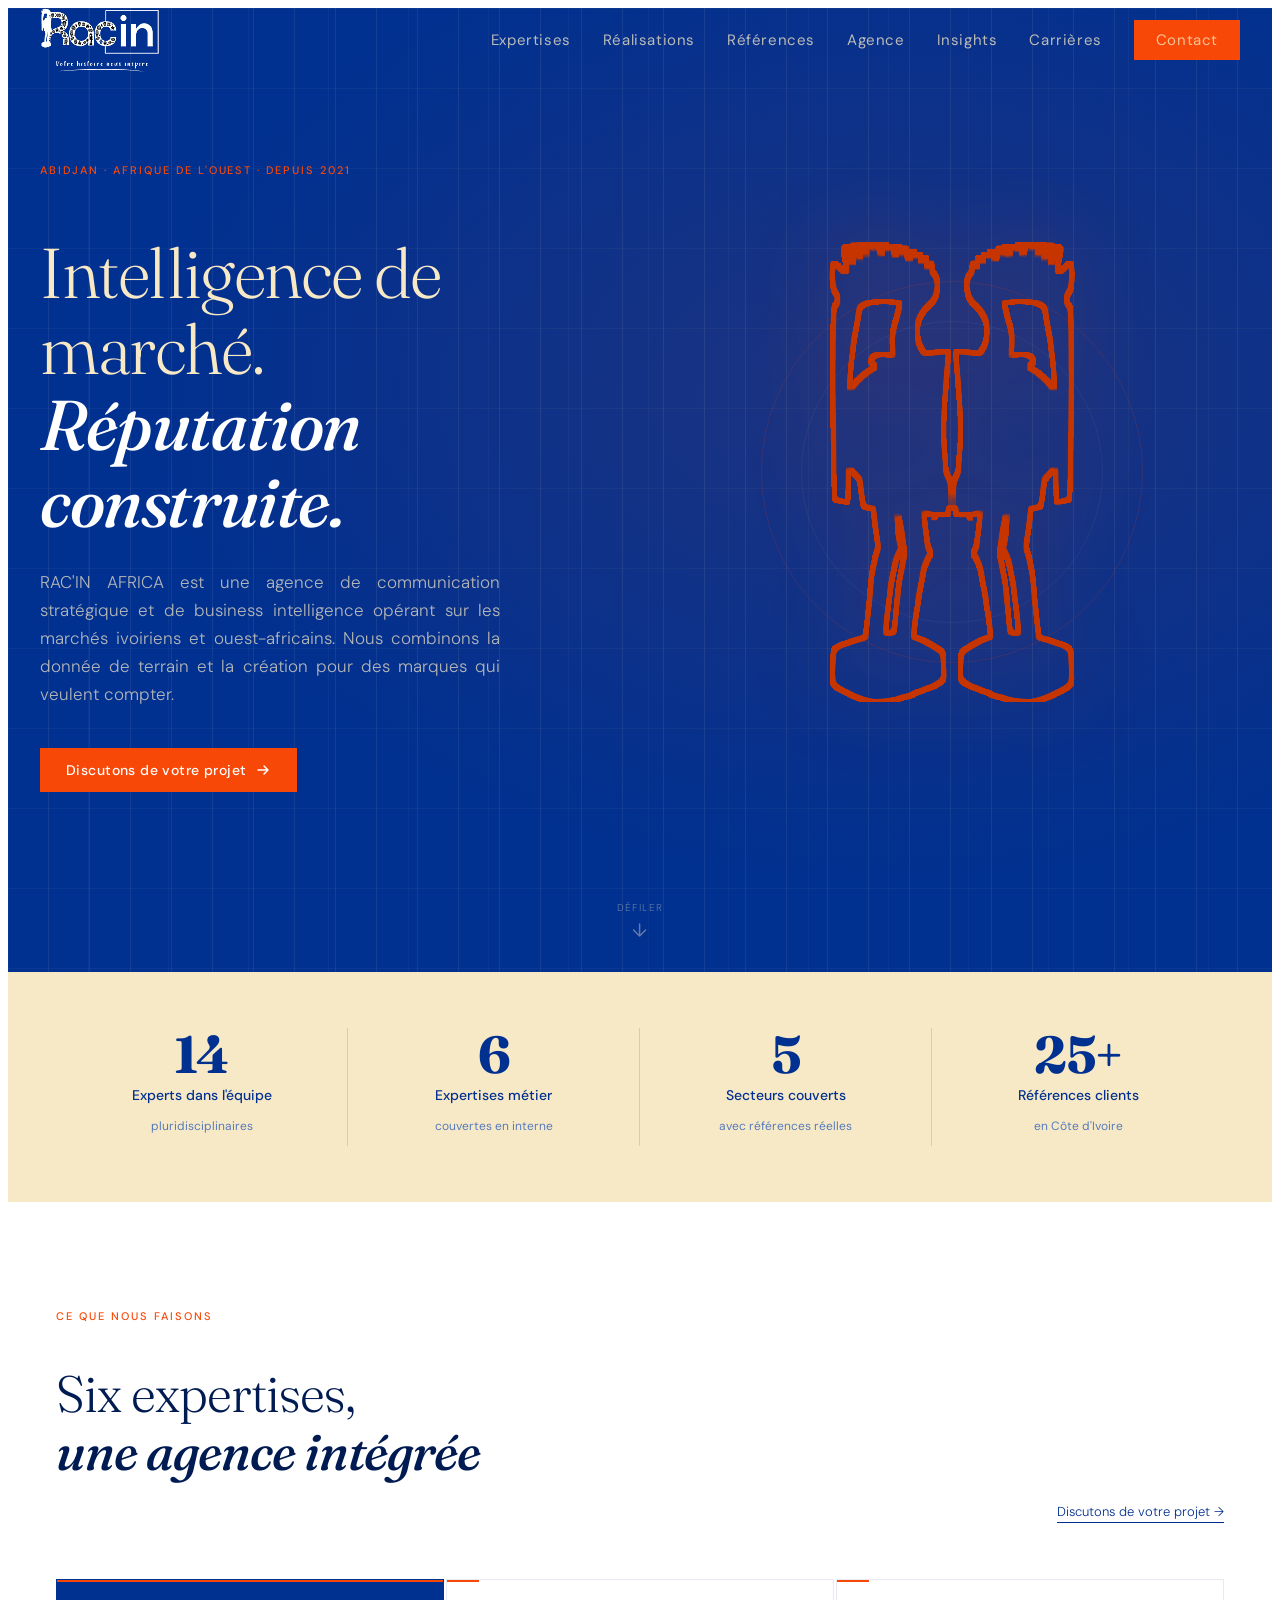
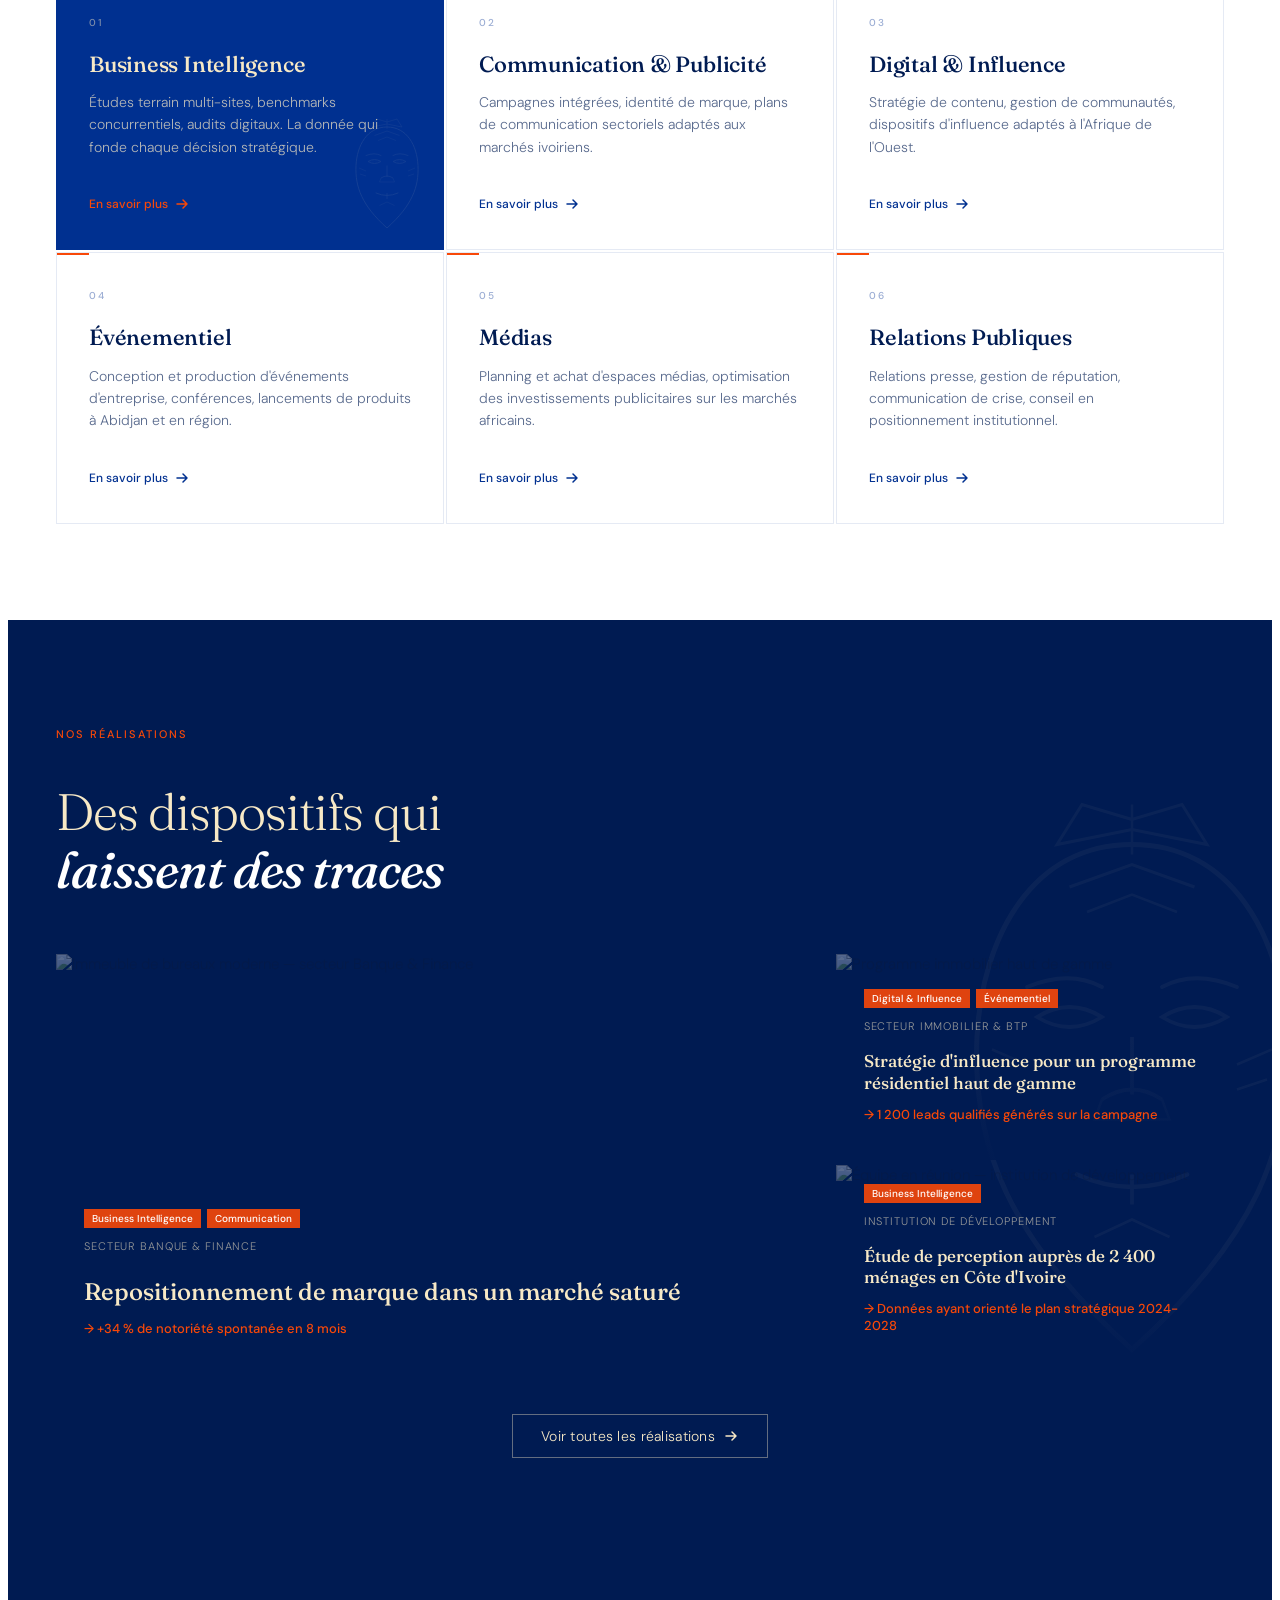
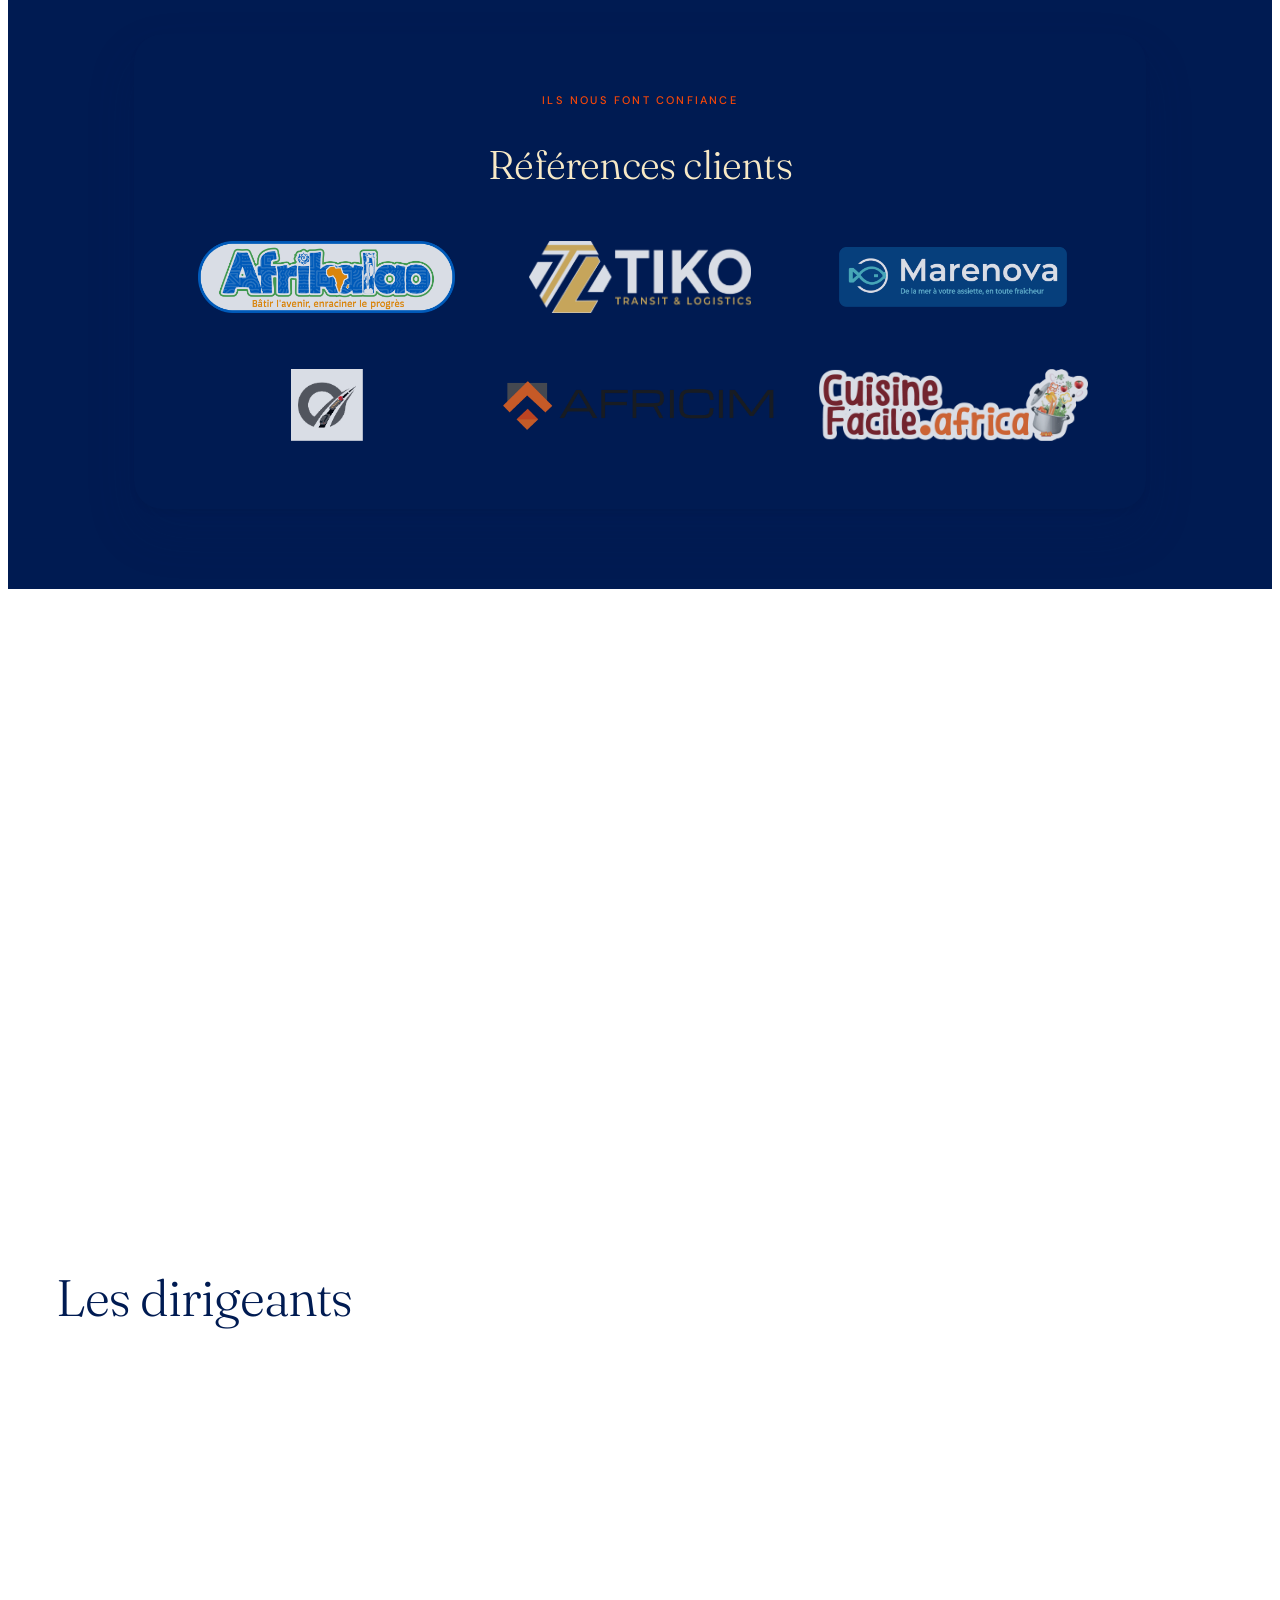
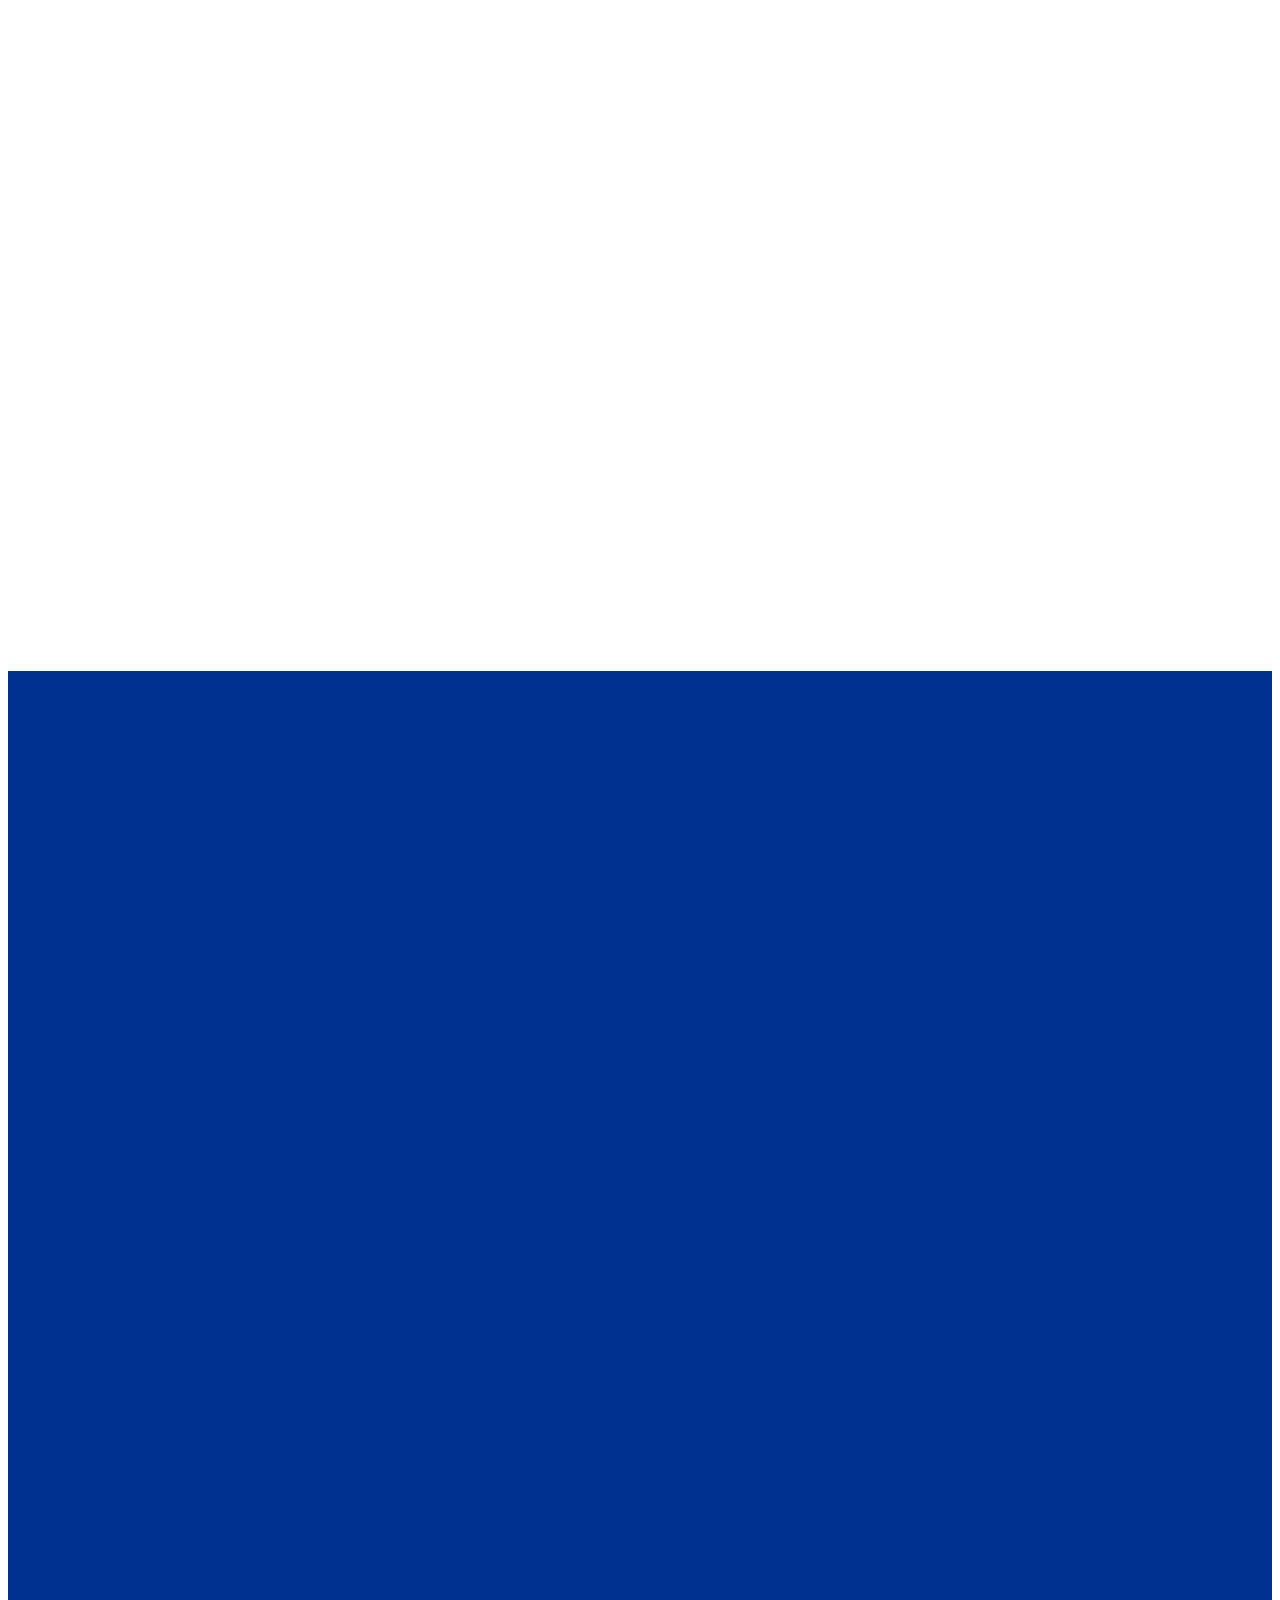
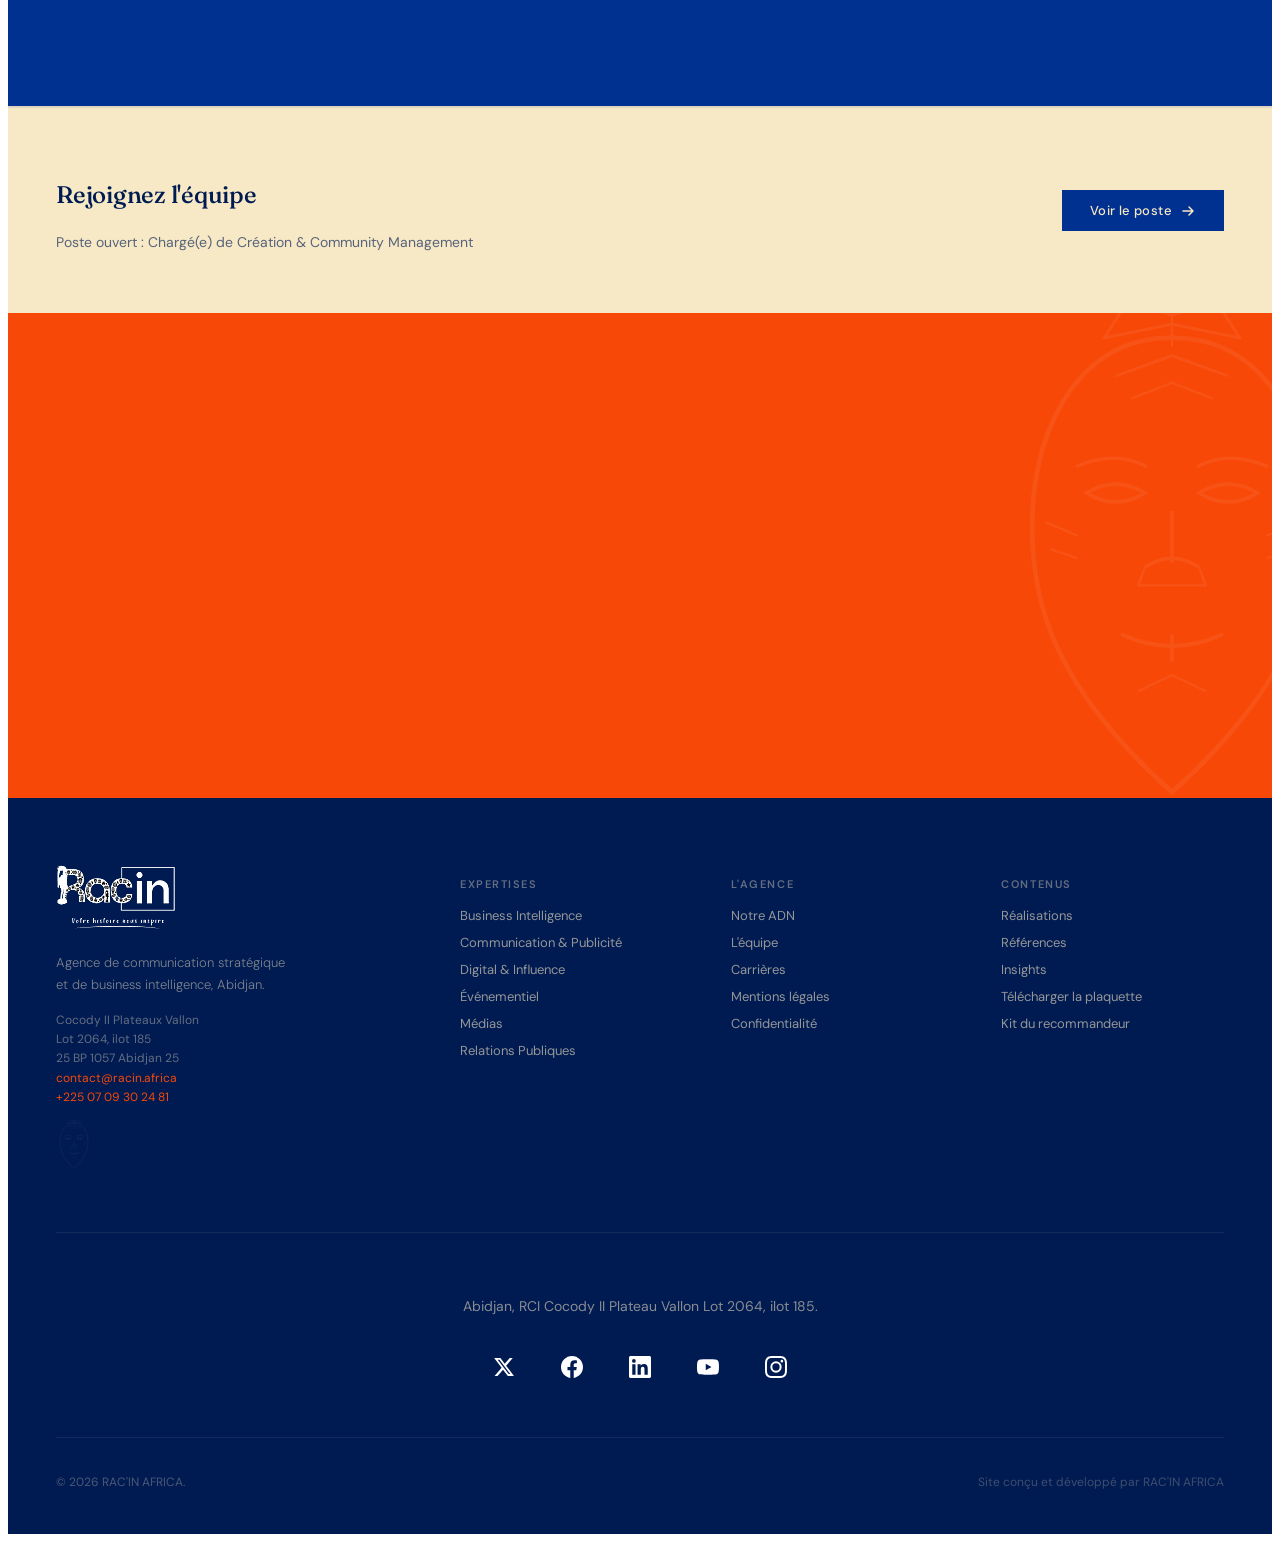
==== commit 08b011b8: "Update index.html" ====
--- a/index.html
+++ b/index.html
@@ -336,6 +336,9 @@
             </div>
             <div class="reference-item">
               <img src="logo africim.png" alt="Africim" loading="lazy">
+            </div>
+            <div class="reference-item">
+              <img src="logo cuisine.png" alt="Cuisine" loading="lazy">
             </div>
           </div>
         </div>
--- a/styles.css
+++ b/styles.css
@@ -911,7 +911,7 @@
 }
 
 .references-window {
-  background: var(--white);
+  background: var(--navy-dark);
   border-radius: 28px;
   padding: 48px 56px 56px;
   box-shadow:
@@ -940,7 +940,7 @@
   font-family: var(--font-display);
   font-size: clamp(28px, 3.5vw, 40px);
   font-weight: 300;
-  color: var(--navy-dark);
+  color: var(--cream);
   letter-spacing: -0.02em;
 }
 
@@ -979,14 +979,6 @@
   max-height: 60px;
 }
 
-.reference-item:nth-child(4) {
-  grid-column: 1;
-}
-
-.reference-item:nth-child(5) {
-  grid-column: 3;
-}
-
 @media (max-width: 768px) {
   .references-window {
     padding: 32px 24px 40px;
@@ -1000,11 +992,6 @@
 
   .reference-item--wide {
     grid-column: 1 / -1;
-  }
-
-  .reference-item:nth-child(4),
-  .reference-item:nth-child(5) {
-    grid-column: auto;
   }
 
   .reference-item img {
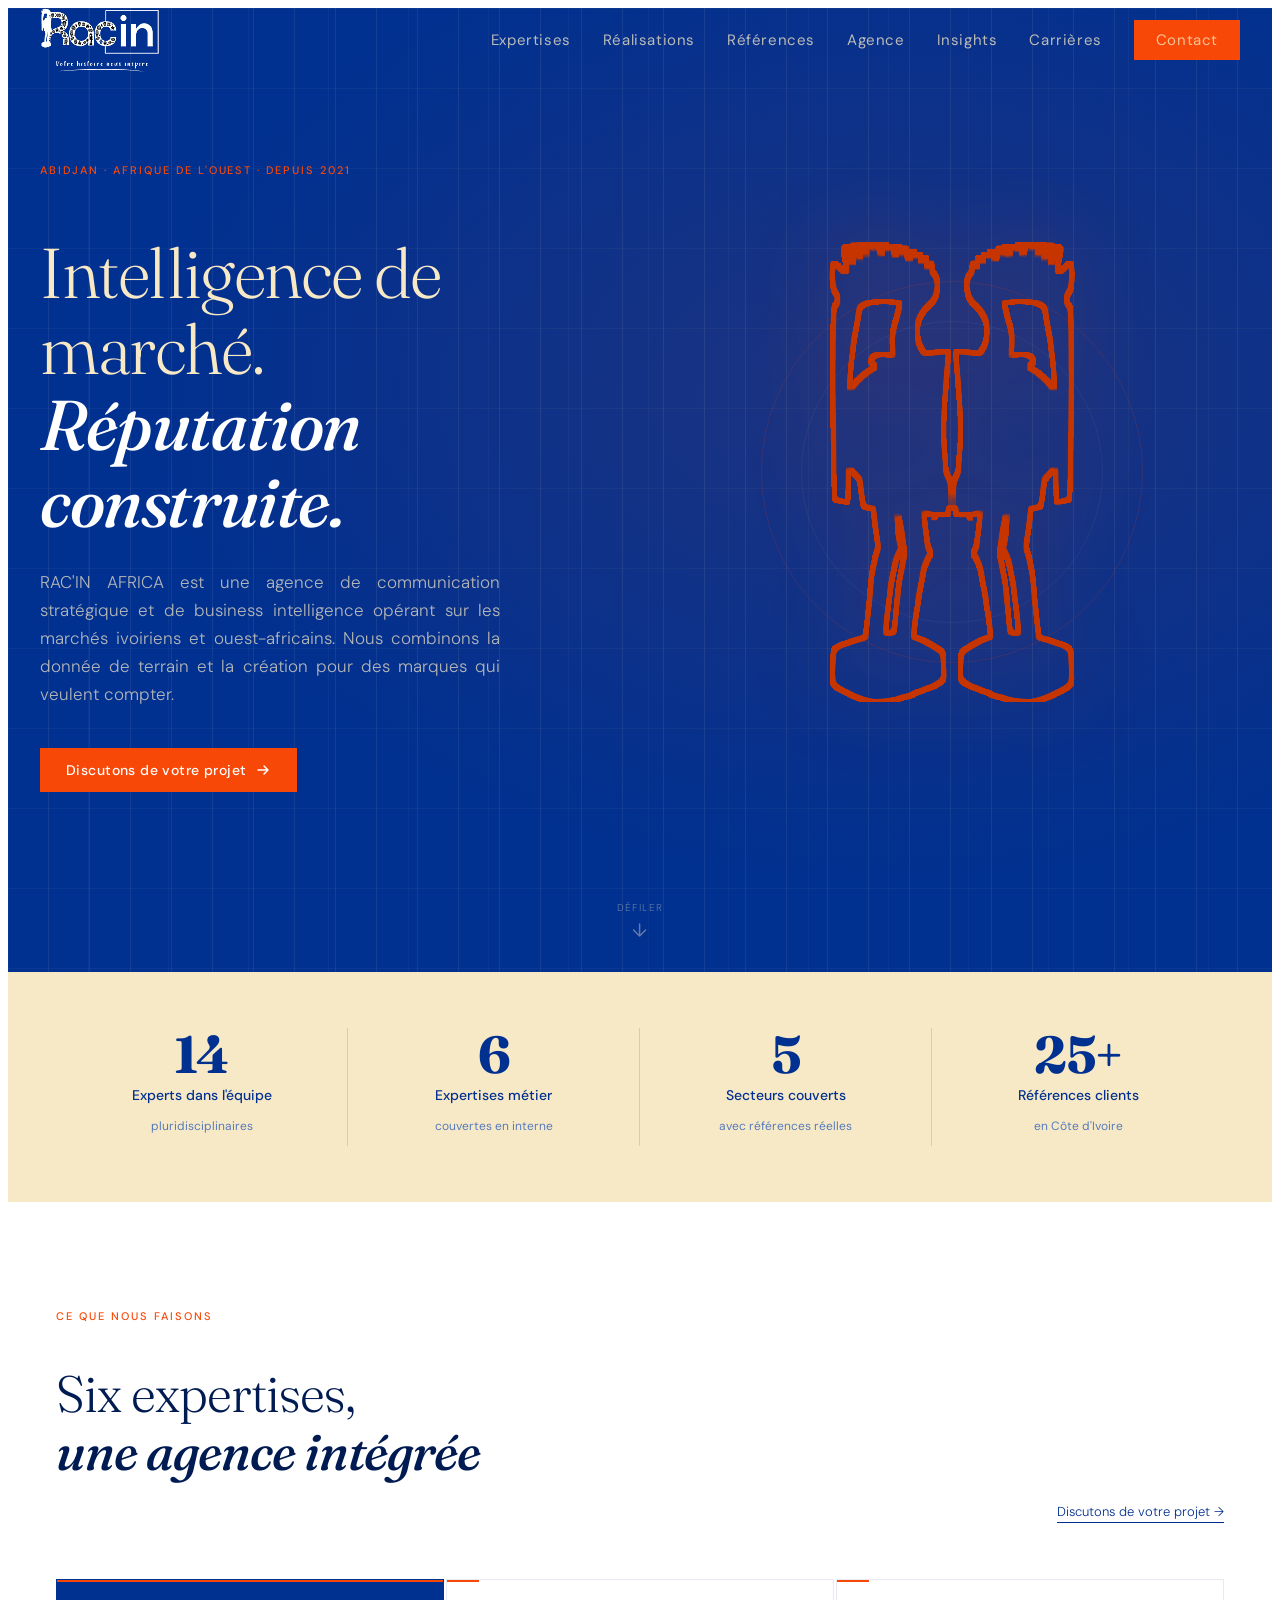
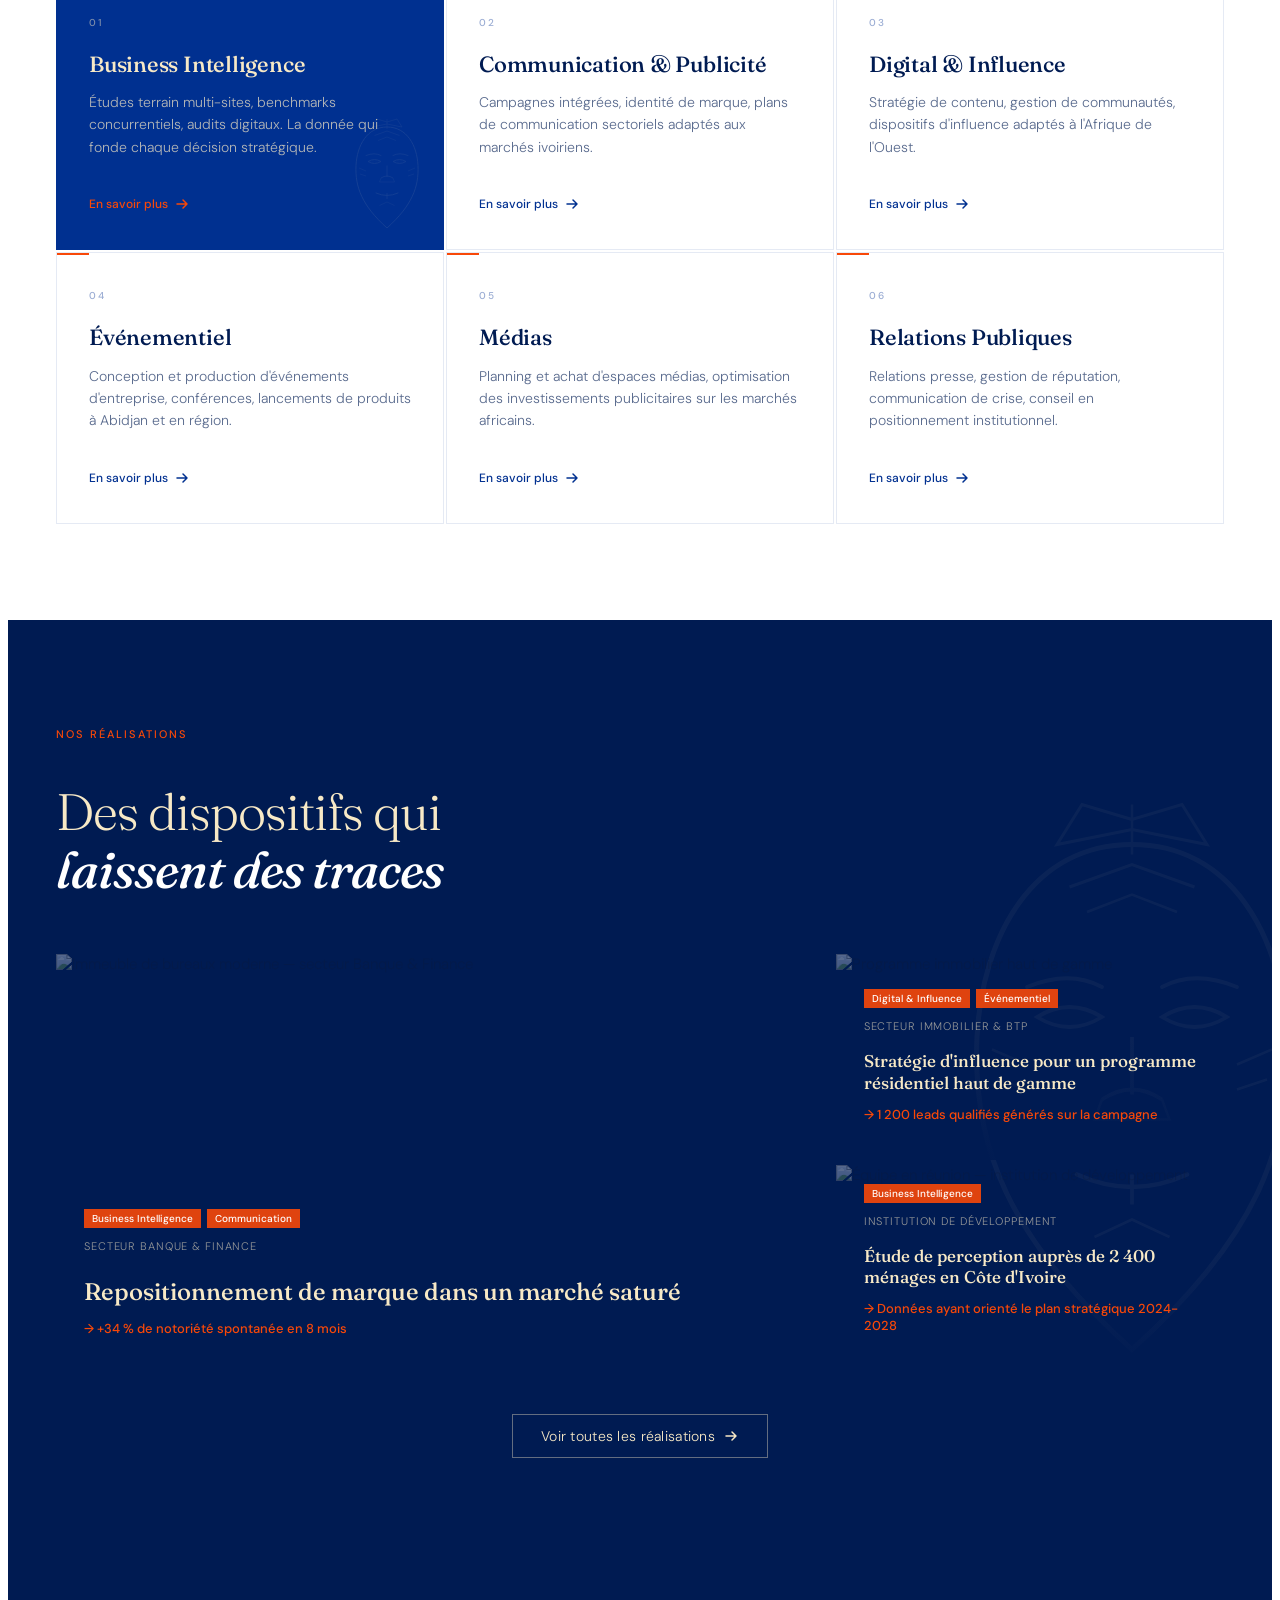
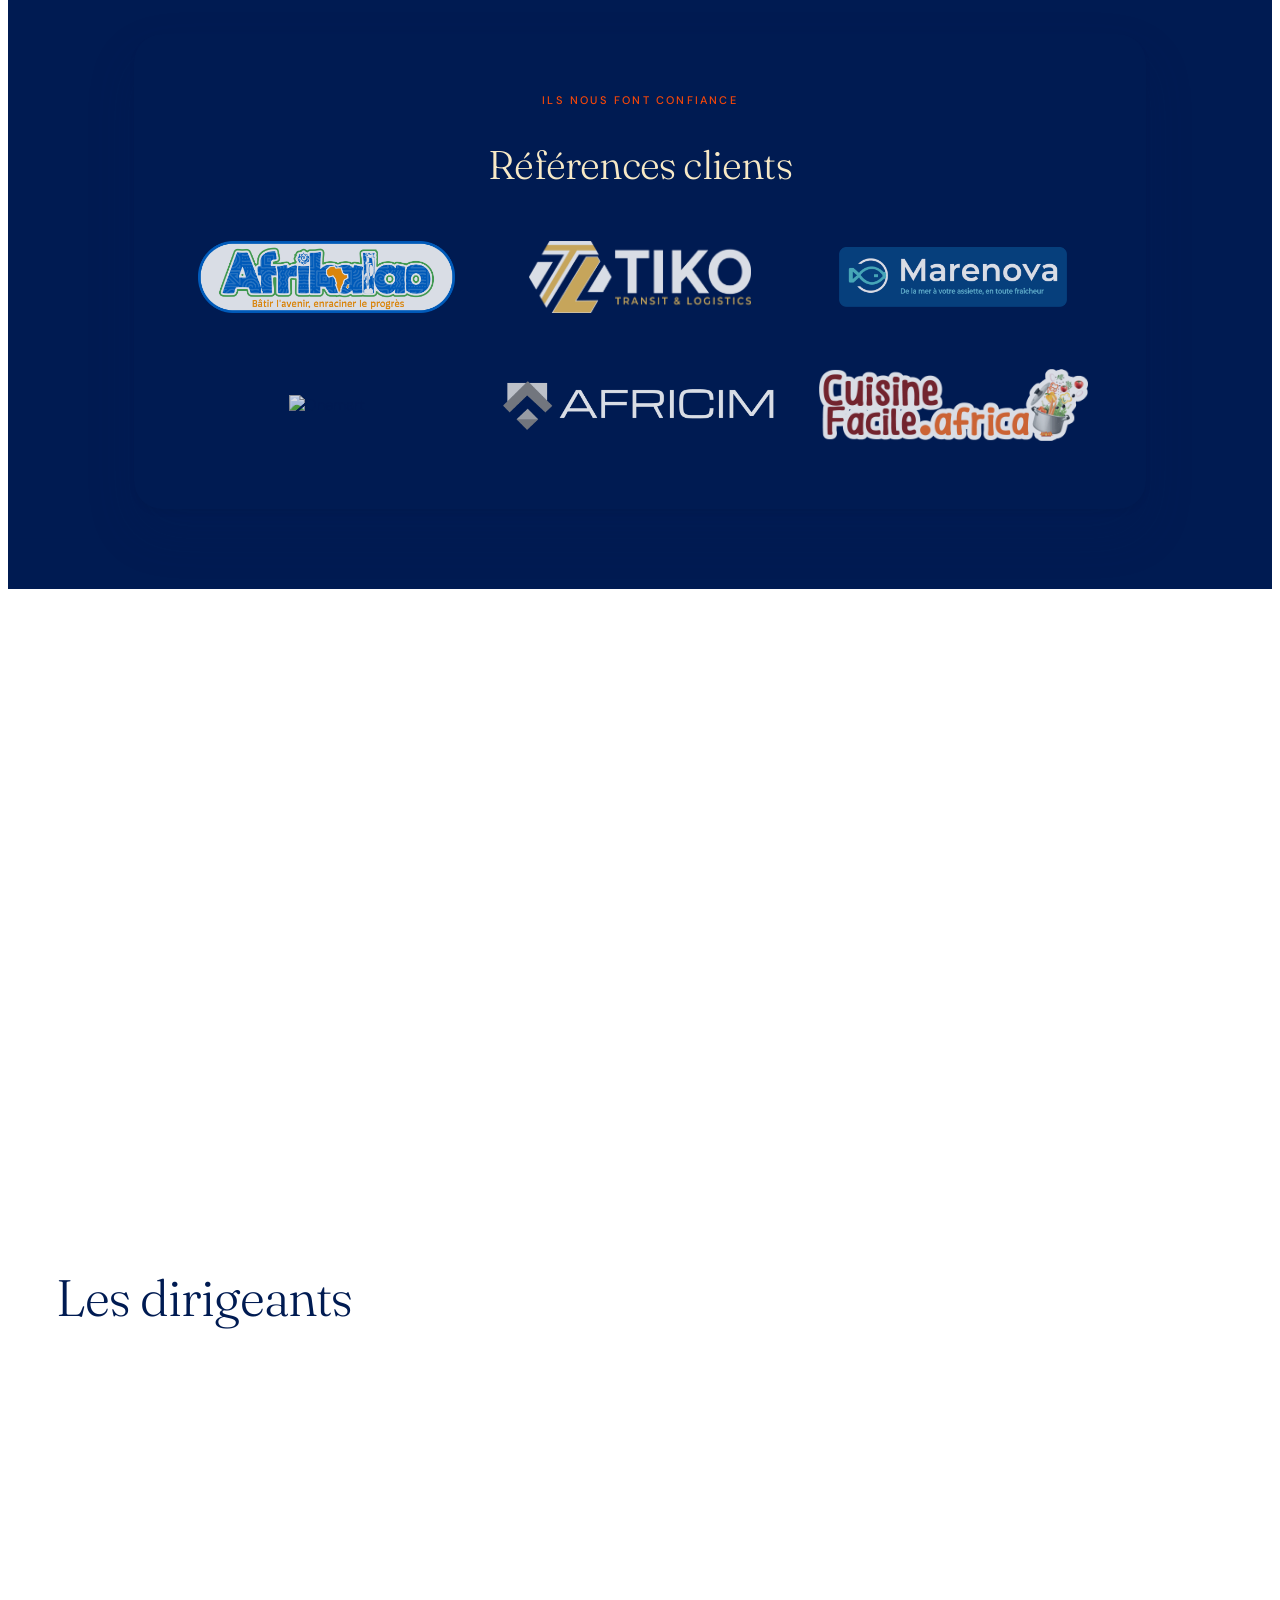
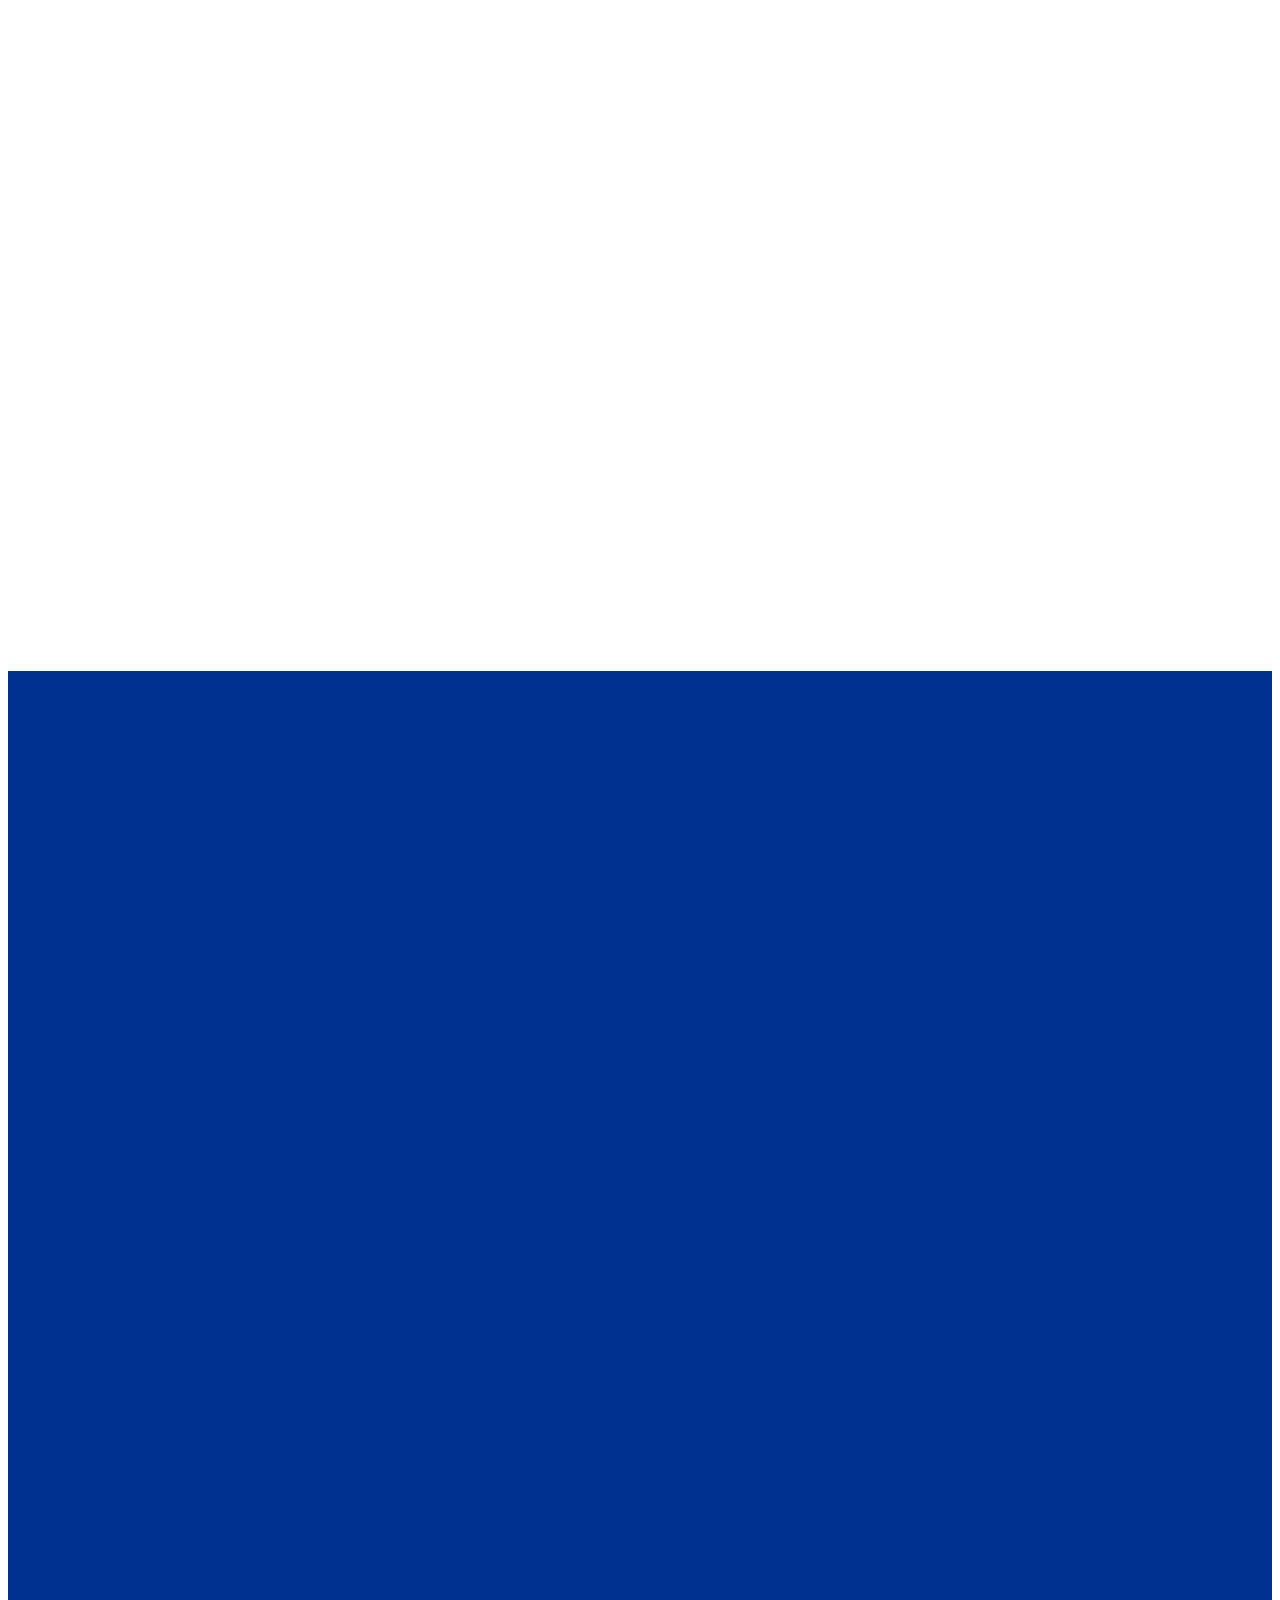
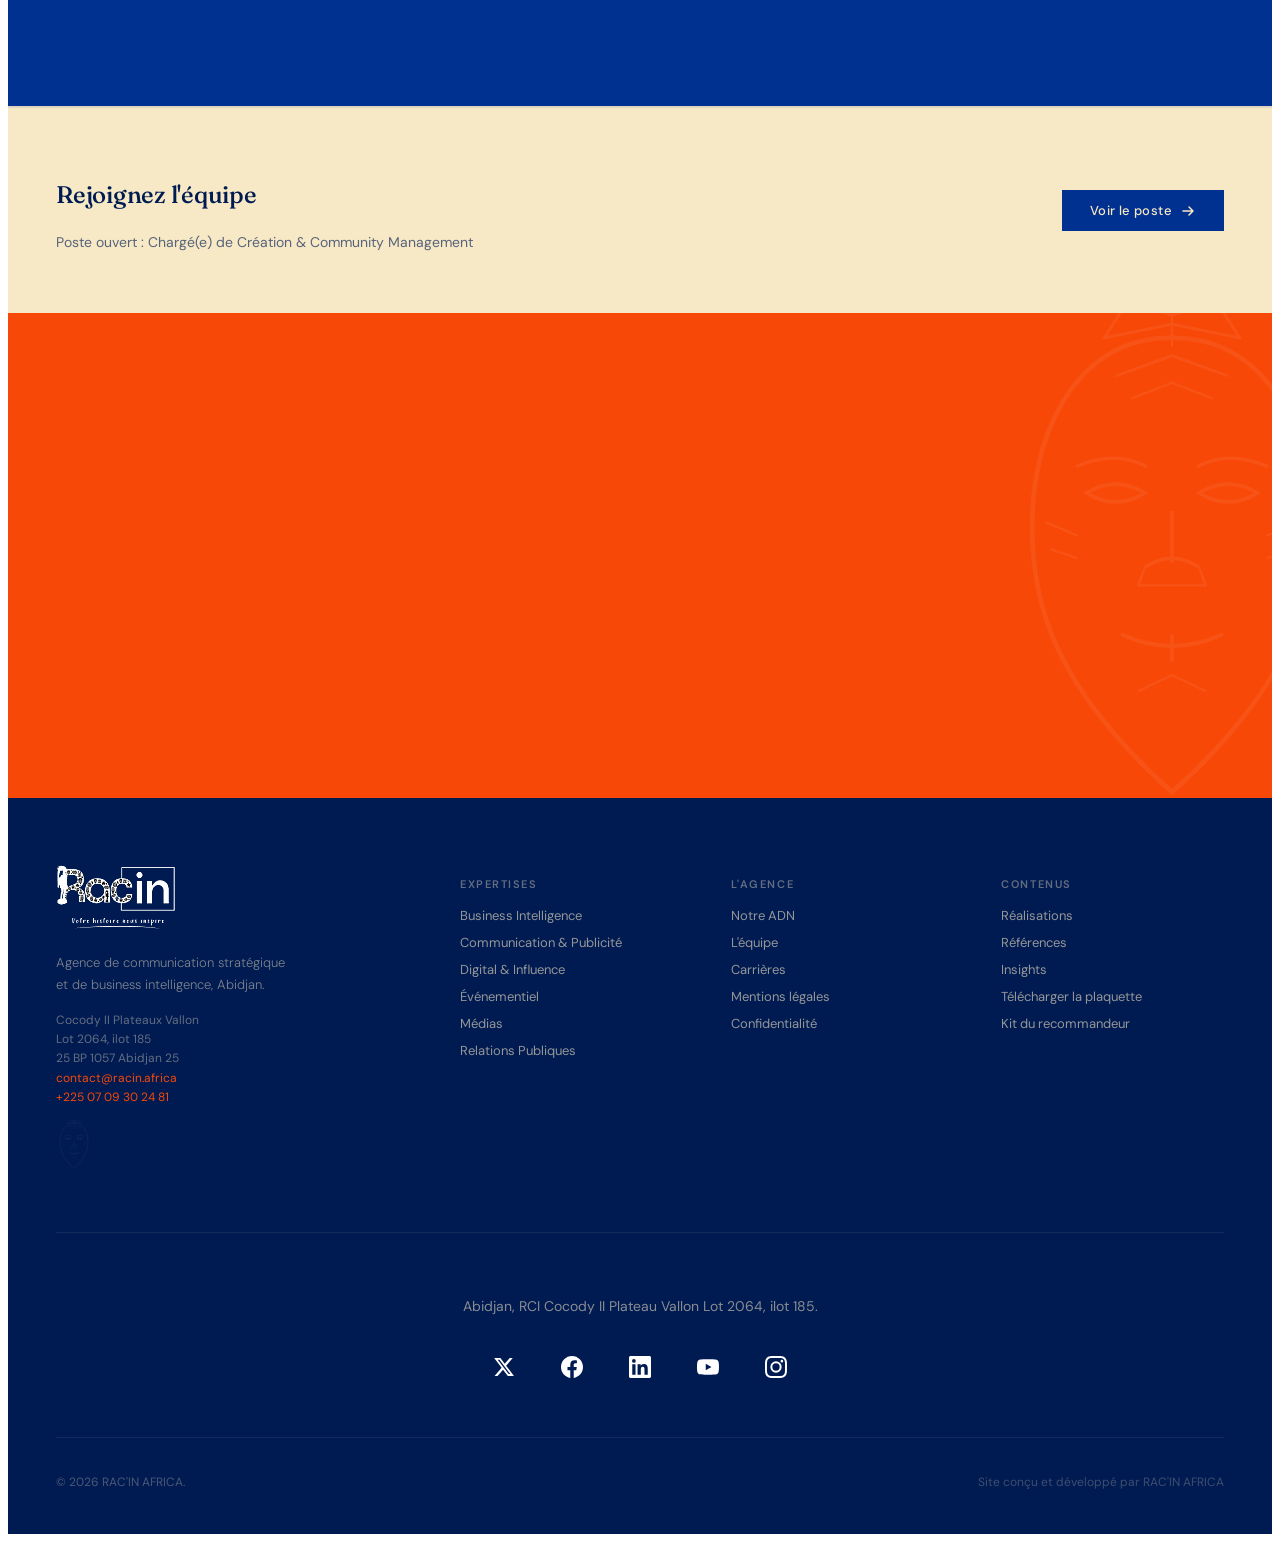
==== commit bb7eaea4: "Update index.html" ====
--- a/index.html
+++ b/index.html
@@ -332,10 +332,10 @@
               <img src="marenova.png" alt="Marenova" loading="lazy">
             </div>
             <div class="reference-item">
-              <img src="logo-onemart.png" alt="Onemart" loading="lazy">
+              <img src="Logo ONEMART LOGISTIQUE.png" alt="Onemart" loading="lazy">
             </div>
             <div class="reference-item">
-              <img src="logo africim.png" alt="Africim" loading="lazy">
+              <img src="logo africim.png" alt="Africim" loading="lazy" style="filter: grayscale(100%) invert(1) contrast(2);">
             </div>
             <div class="reference-item">
               <img src="logo cuisine.png" alt="Cuisine" loading="lazy">
--- a/styles.css
+++ b/styles.css
@@ -977,6 +977,10 @@
 
 .reference-item--wide img {
   max-height: 60px;
+}
+
+.reference-item img[src="logo africim.png"] {
+  filter: brightness(0) invert(1);
 }
 
 @media (max-width: 768px) {
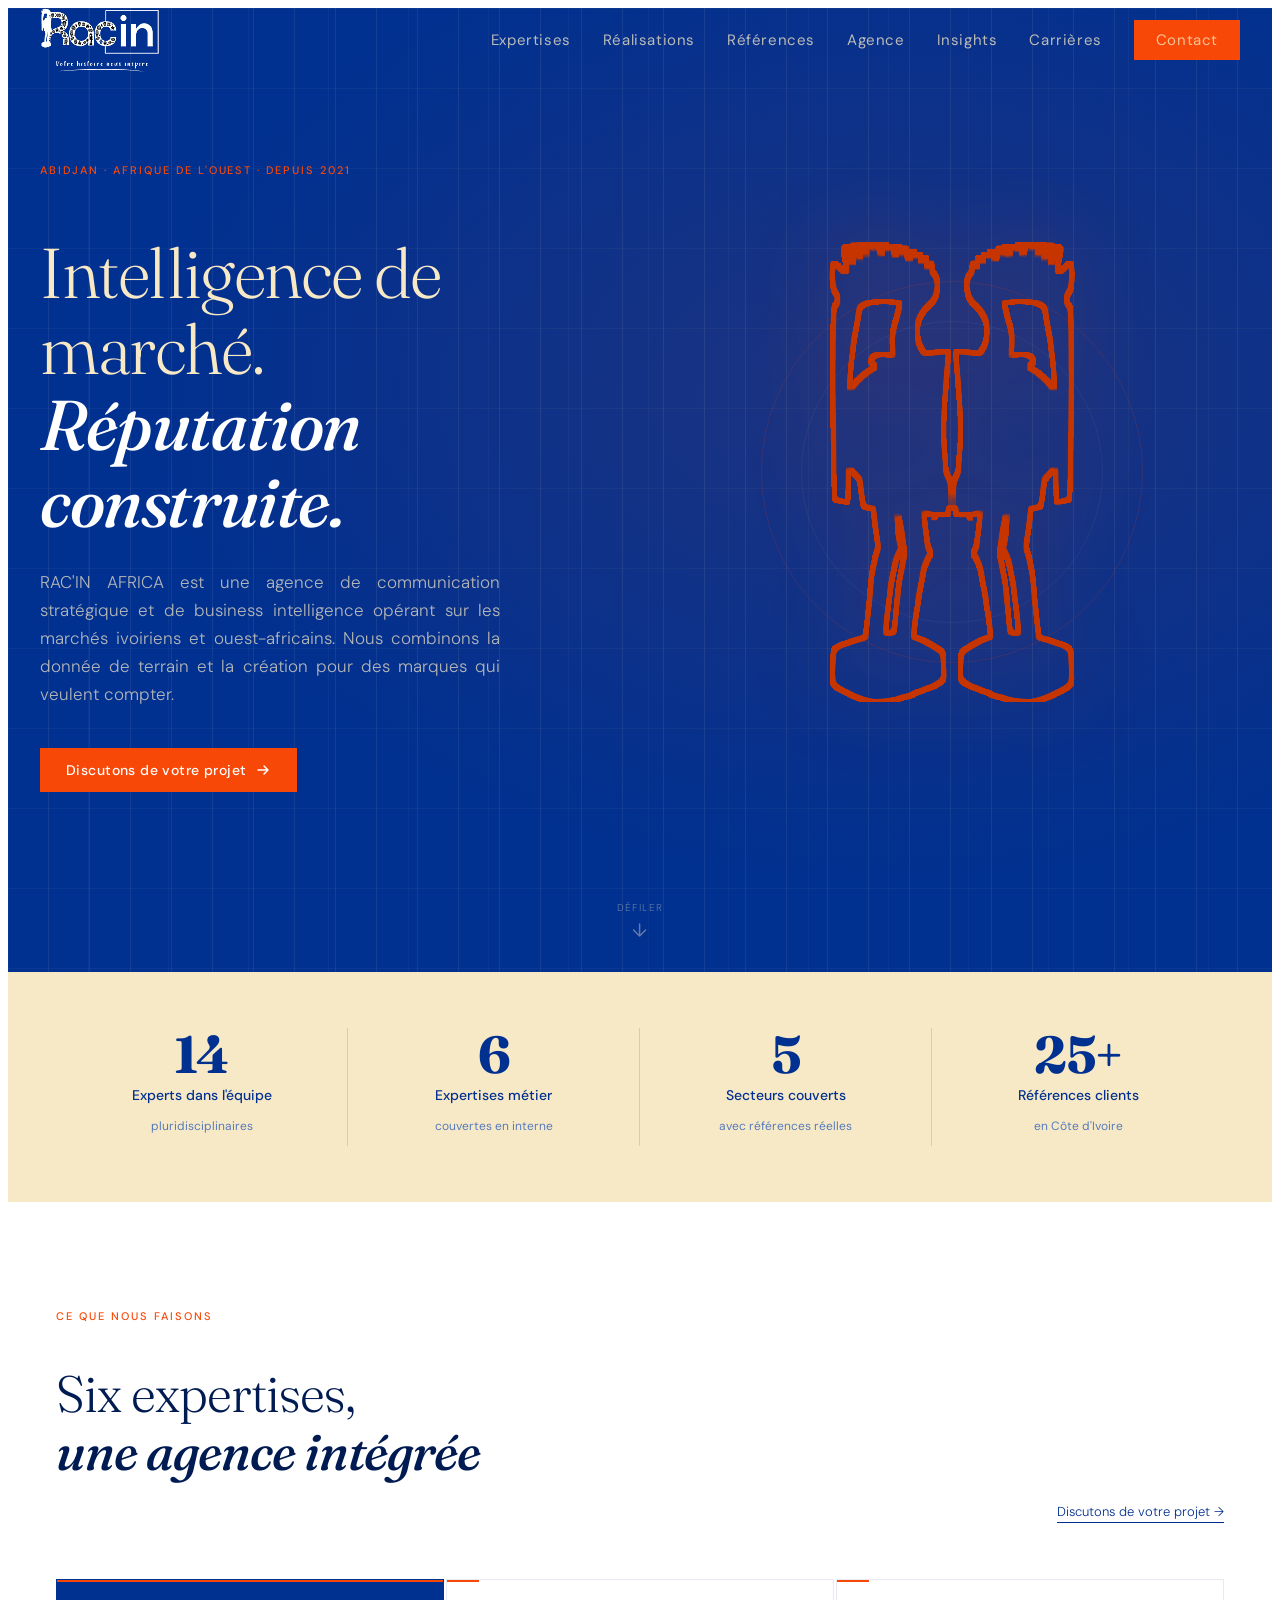
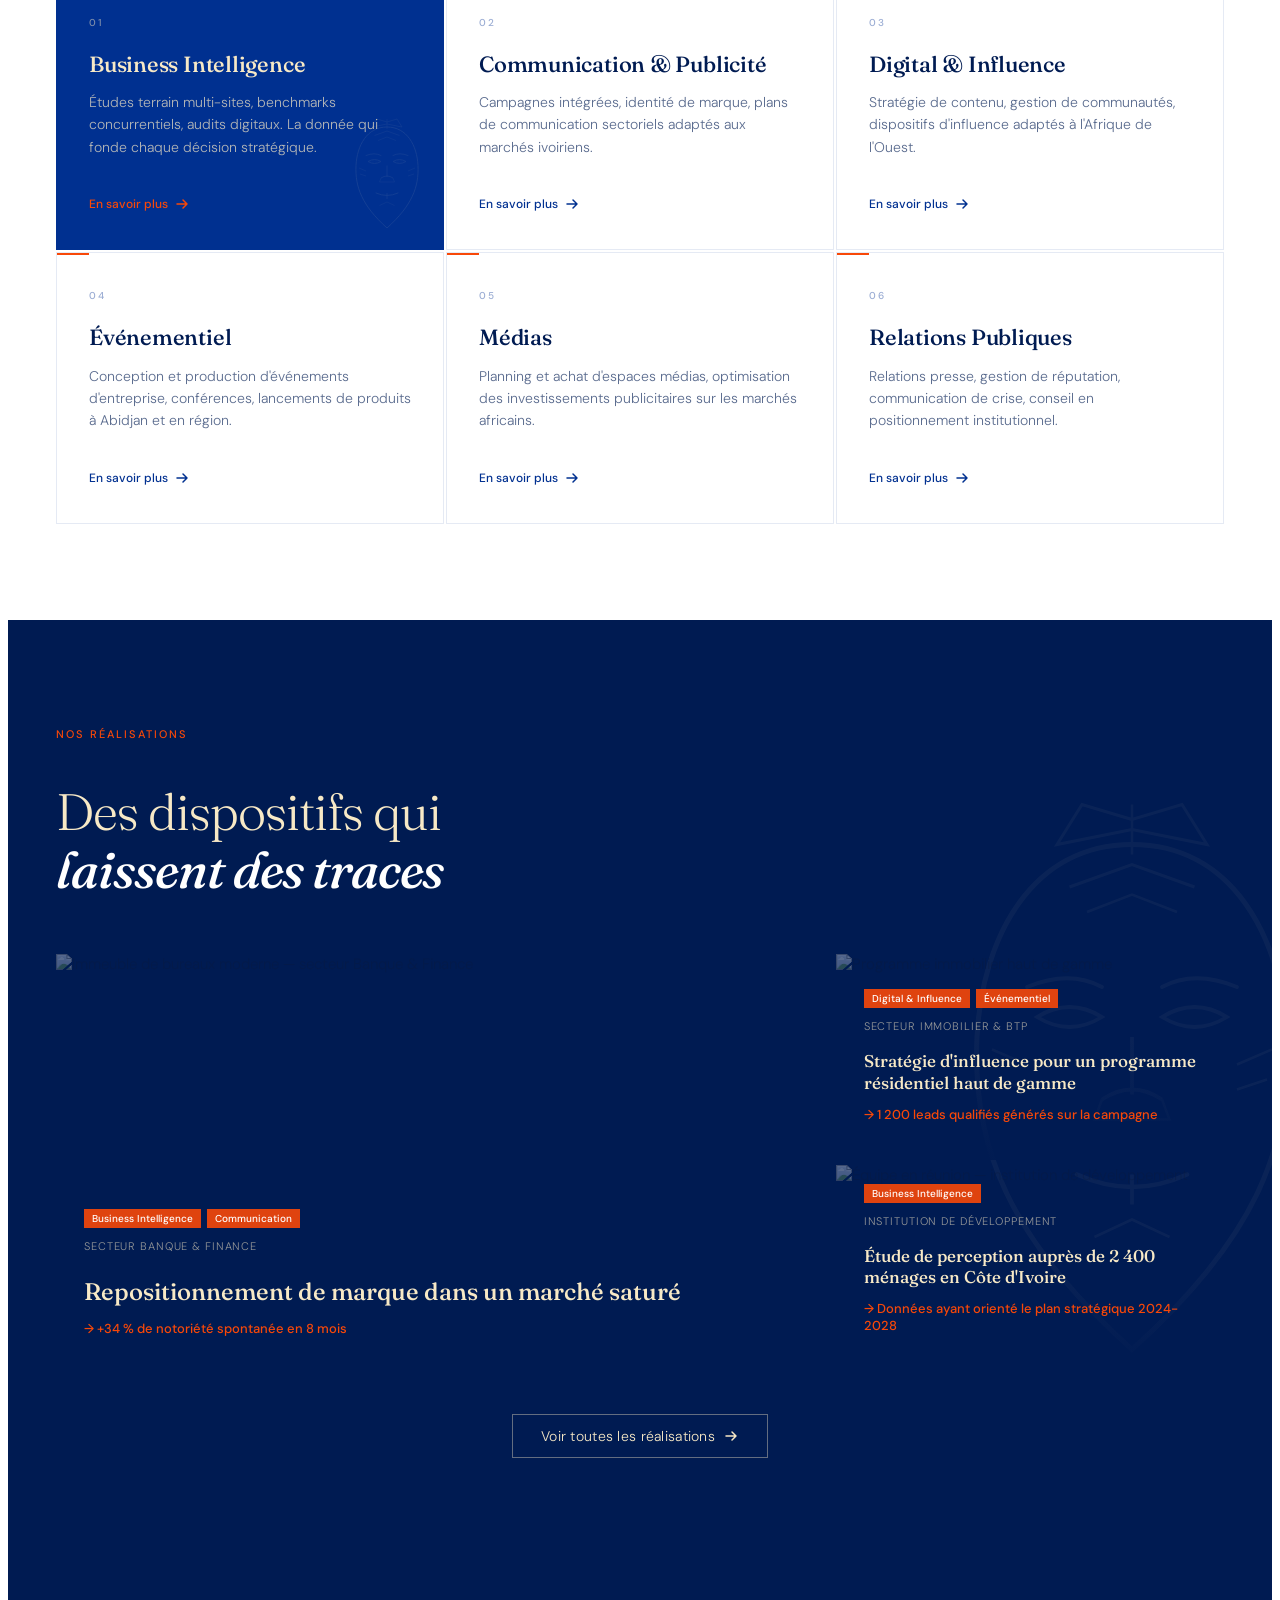
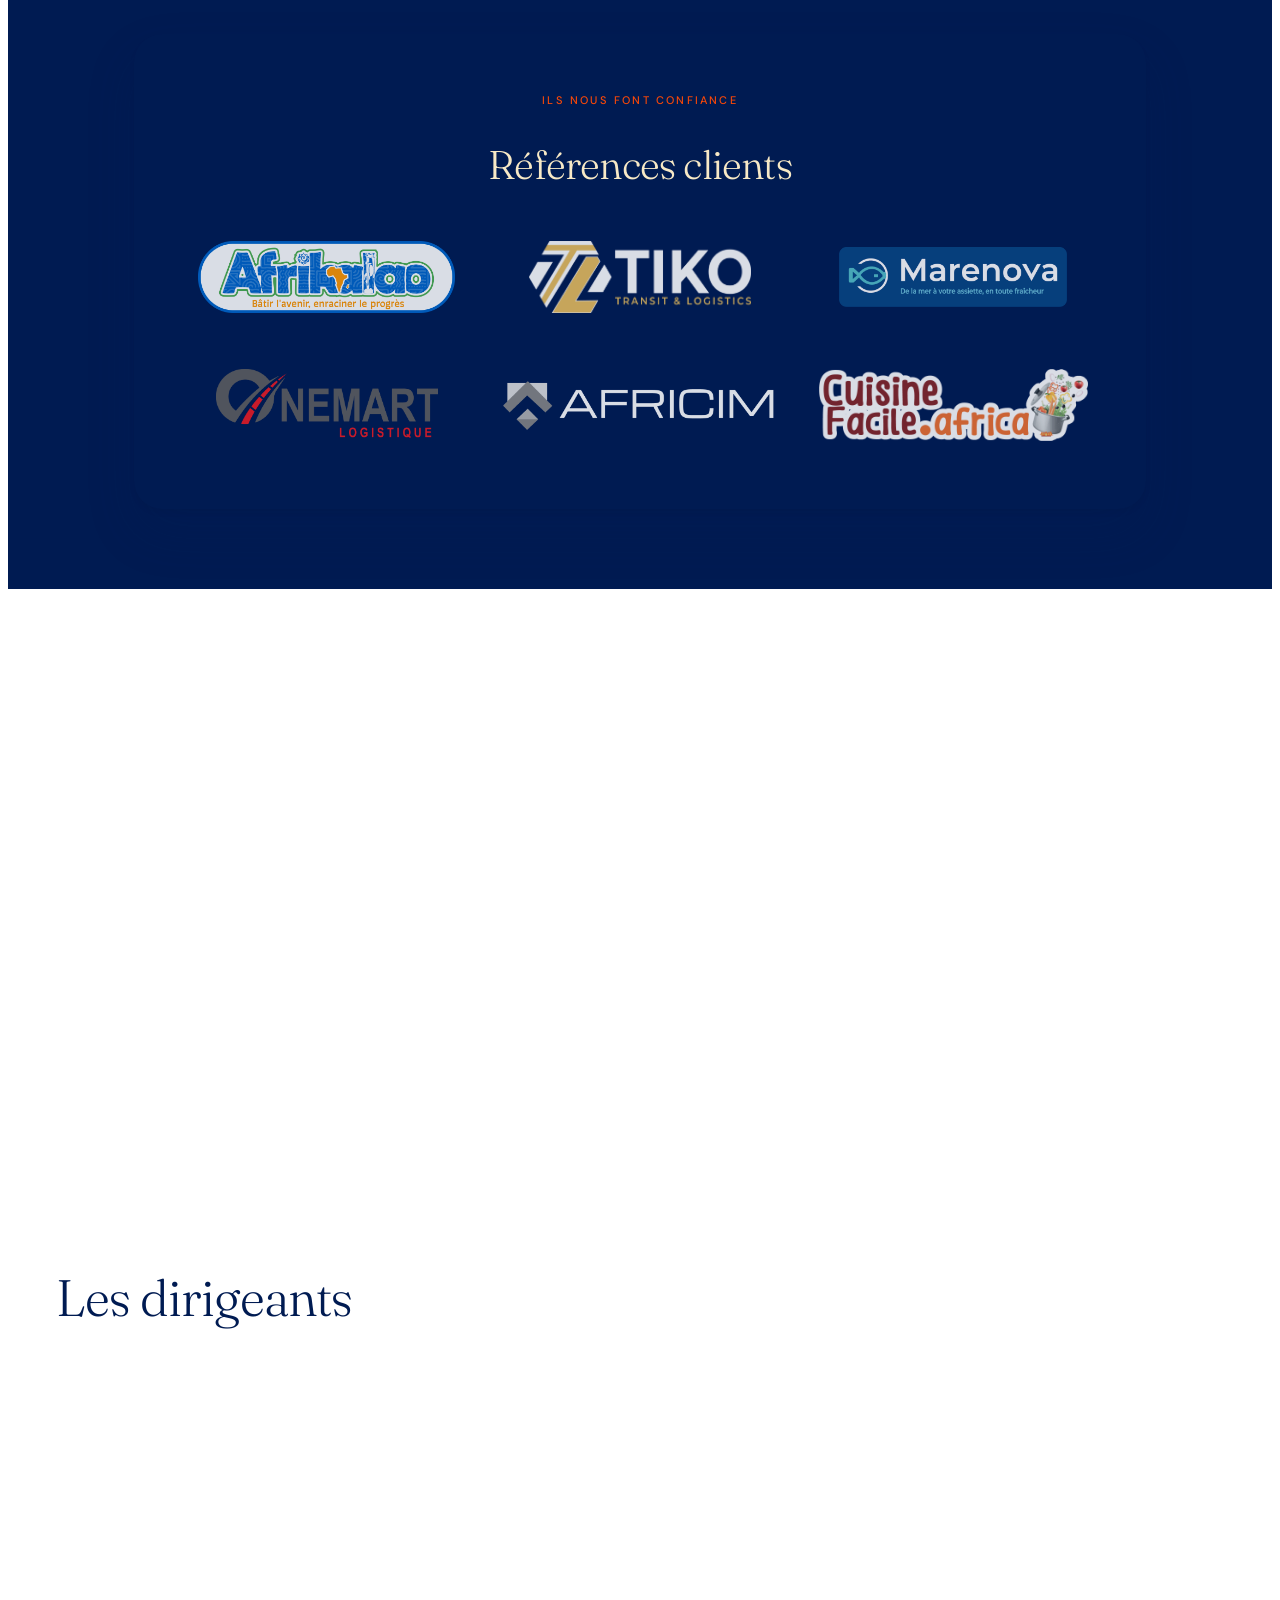
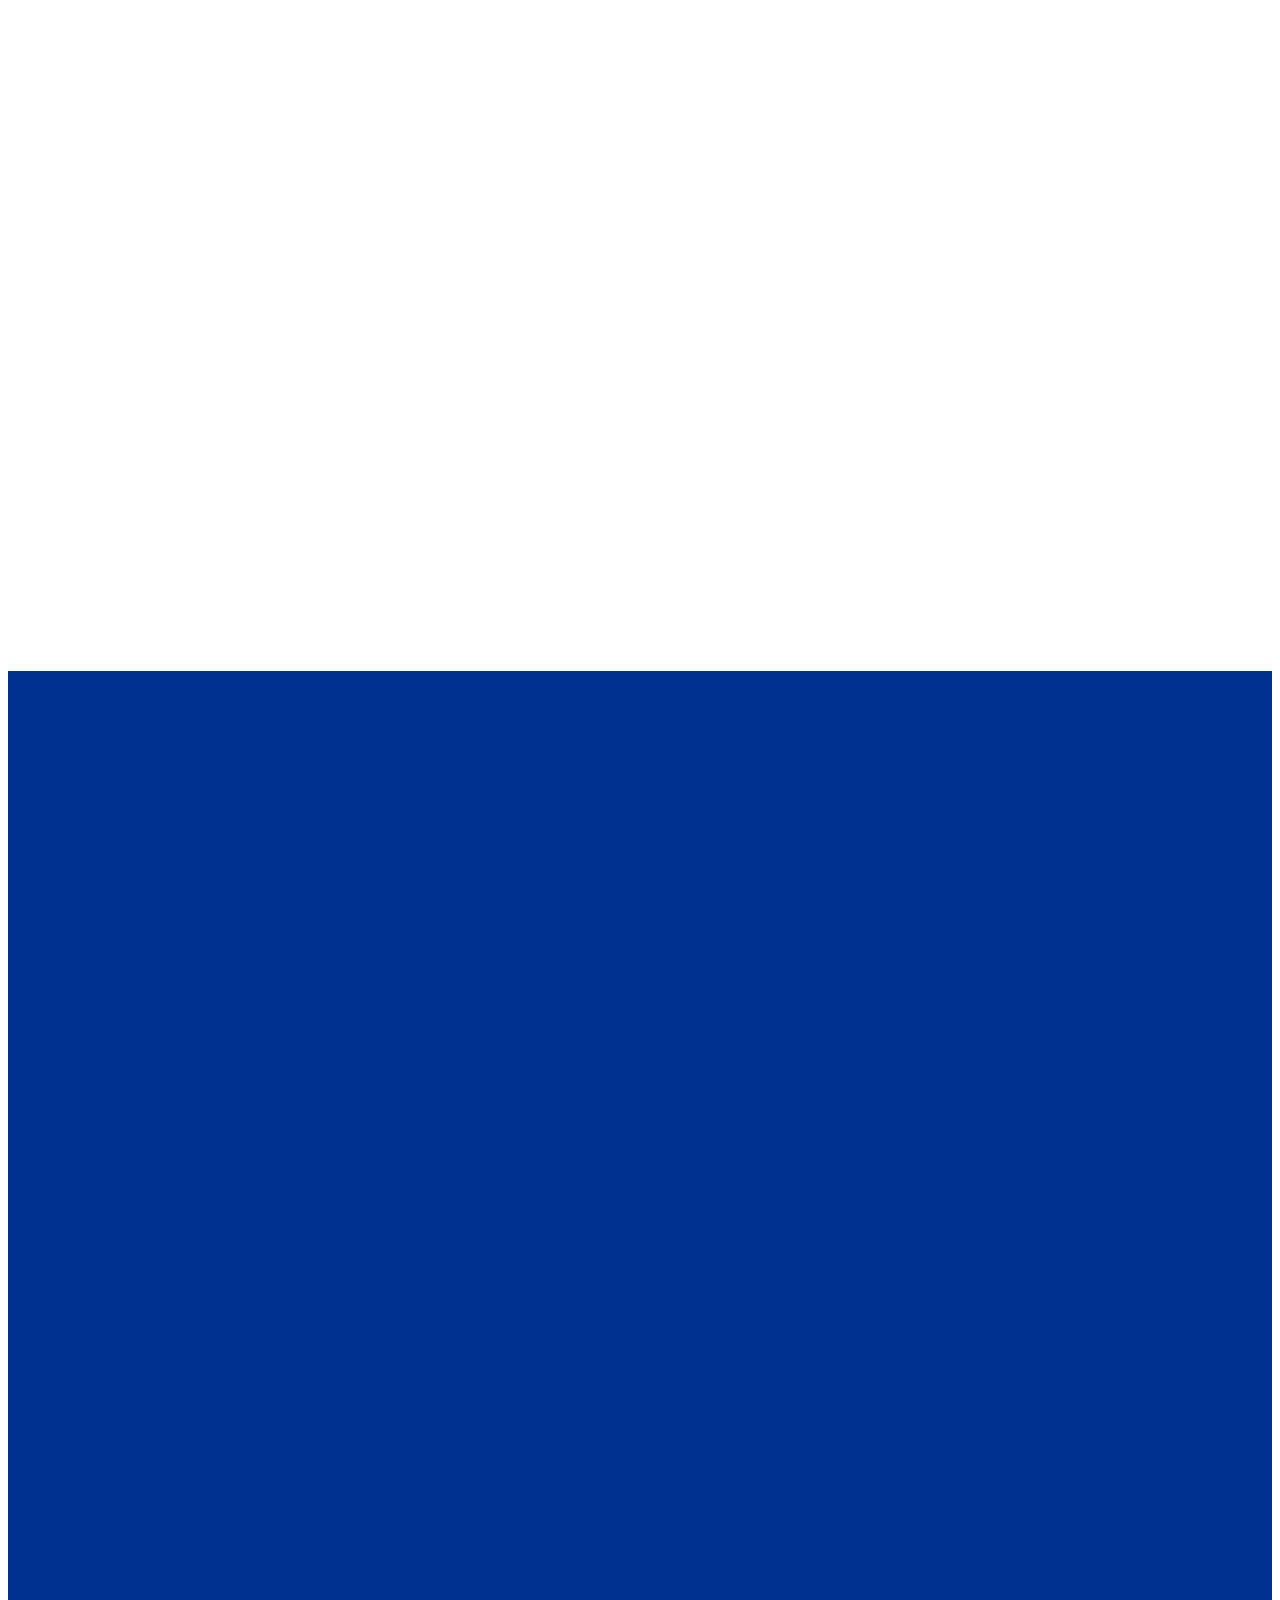
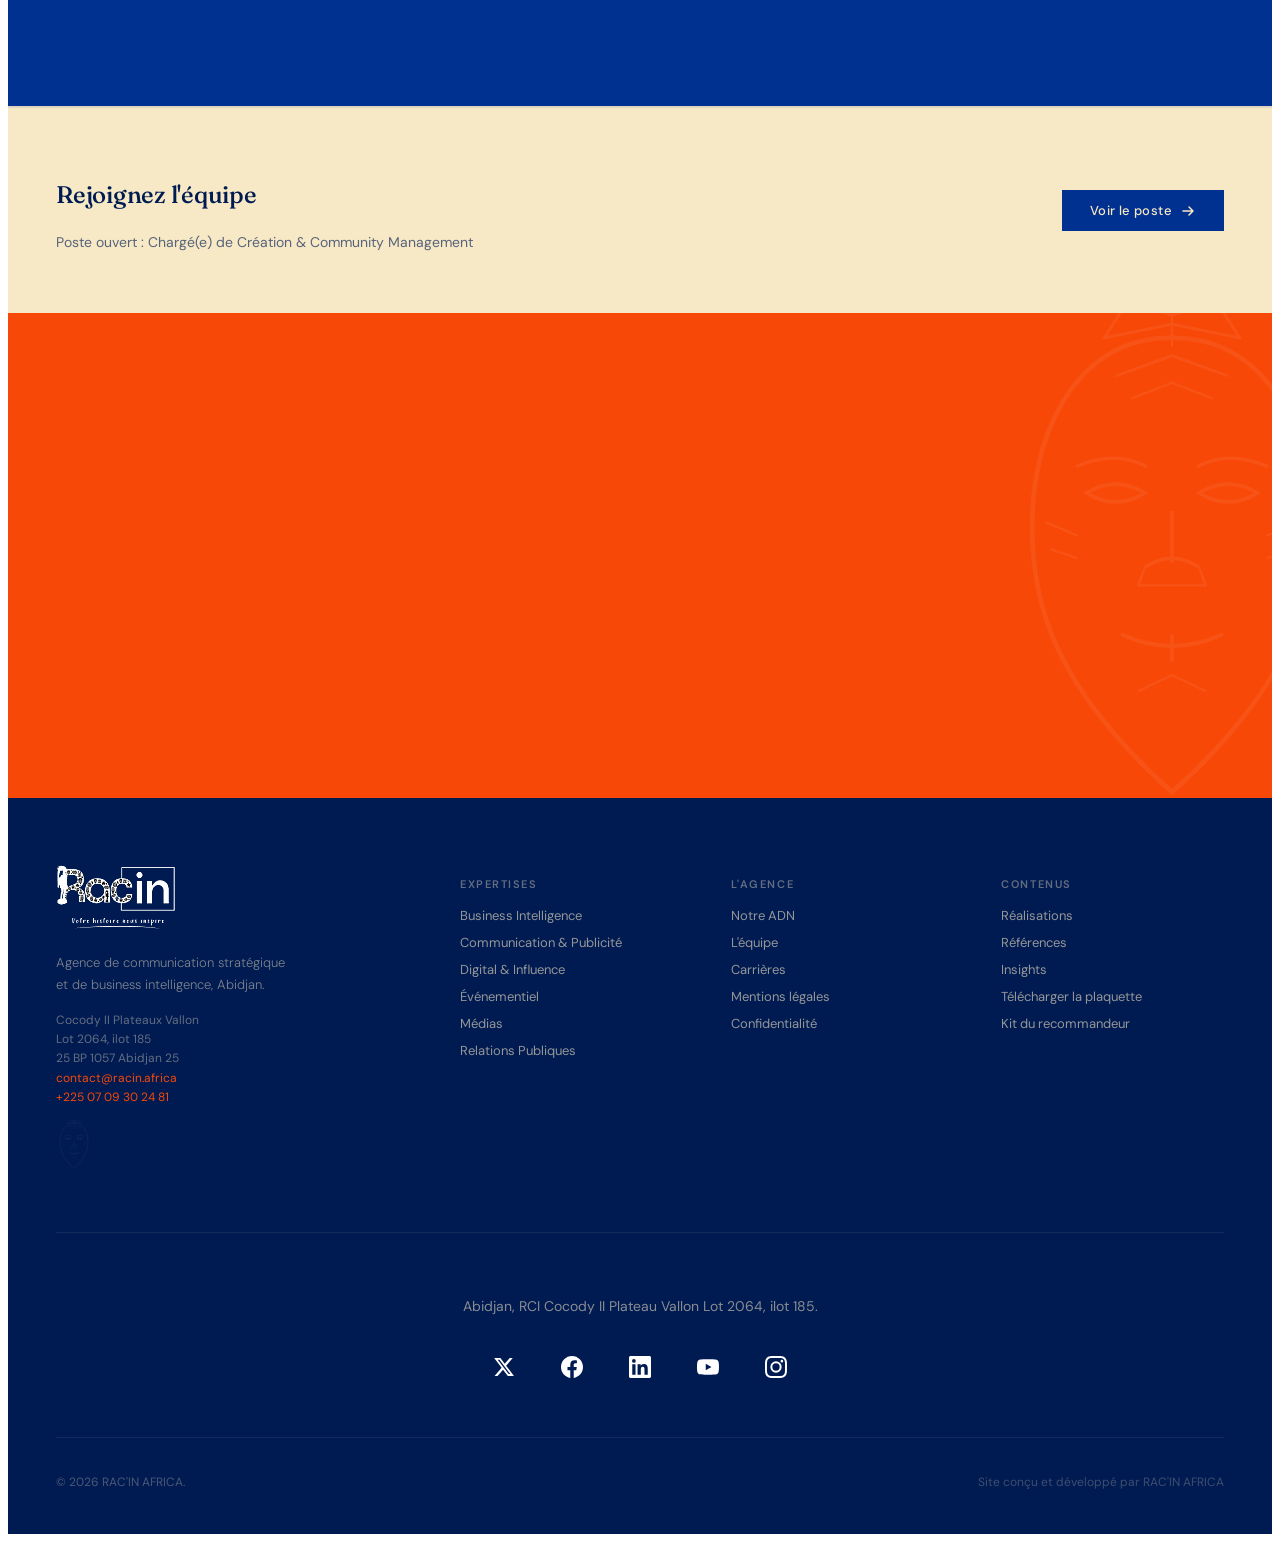
==== commit 3a2f7de2: "Update index.html" ====
--- a/index.html
+++ b/index.html
@@ -393,7 +393,7 @@
             </div>
             <div class="team-info">
               <h3 class="team-name">Gautier Kouame</h3>
-              <p class="team-role">Directeur Responsable Business Intelligence</p>
+              <p class="team-role">Directeur  Business Intelligence</p>
               <p class="team-domain">Études & données de marché</p>
             </div>
           </article>
@@ -404,7 +404,7 @@
             <div class="team-info">
               <h3 class="team-name">Evrard Mel</h3>
               <p class="team-role">Directeur de création</p>
-              <p class="team-domain">Identité visuelle & Création</p>
+              <p class="team-domain">Direction artistique & Stratégie des créations</p>
             </div>
           </article>
           <article class="team-card reveal reveal-delay-4">
@@ -412,9 +412,9 @@
               <img src="https://images.unsplash.com/photo-1573496359142-b8d87734a5a2?w=400&h=350&fit=crop&auto=format" alt="Portrait de Cheunel HIAMIEN Adamo, Responsable clientel">
             </div>
             <div class="team-info">
-              <h3 class="team-name">Cheunel HIAMIEN Adamo</h3>
+              <h3 class="team-name">HIAMIEN Adamo</h3>
               <p class="team-role">Responsable clientel</p>
-              <p class="team-domain">Identité visuelle & Direction artistique</p>
+              <p class="team-domain">Direction compte client</p>
             </div>
           </article>
           <article class="team-card reveal reveal-delay-5">
@@ -433,7 +433,7 @@
             </div>
             <div class="team-info">
               <h3 class="team-name">Hindoune</h3>
-              <p class="team-role">chargé de projet </p>
+              <p class="team-role">Chargé de projet </p>
               <p class="team-domain">IA (Intellignance Artificielle)</p>
             </div>
           </article>
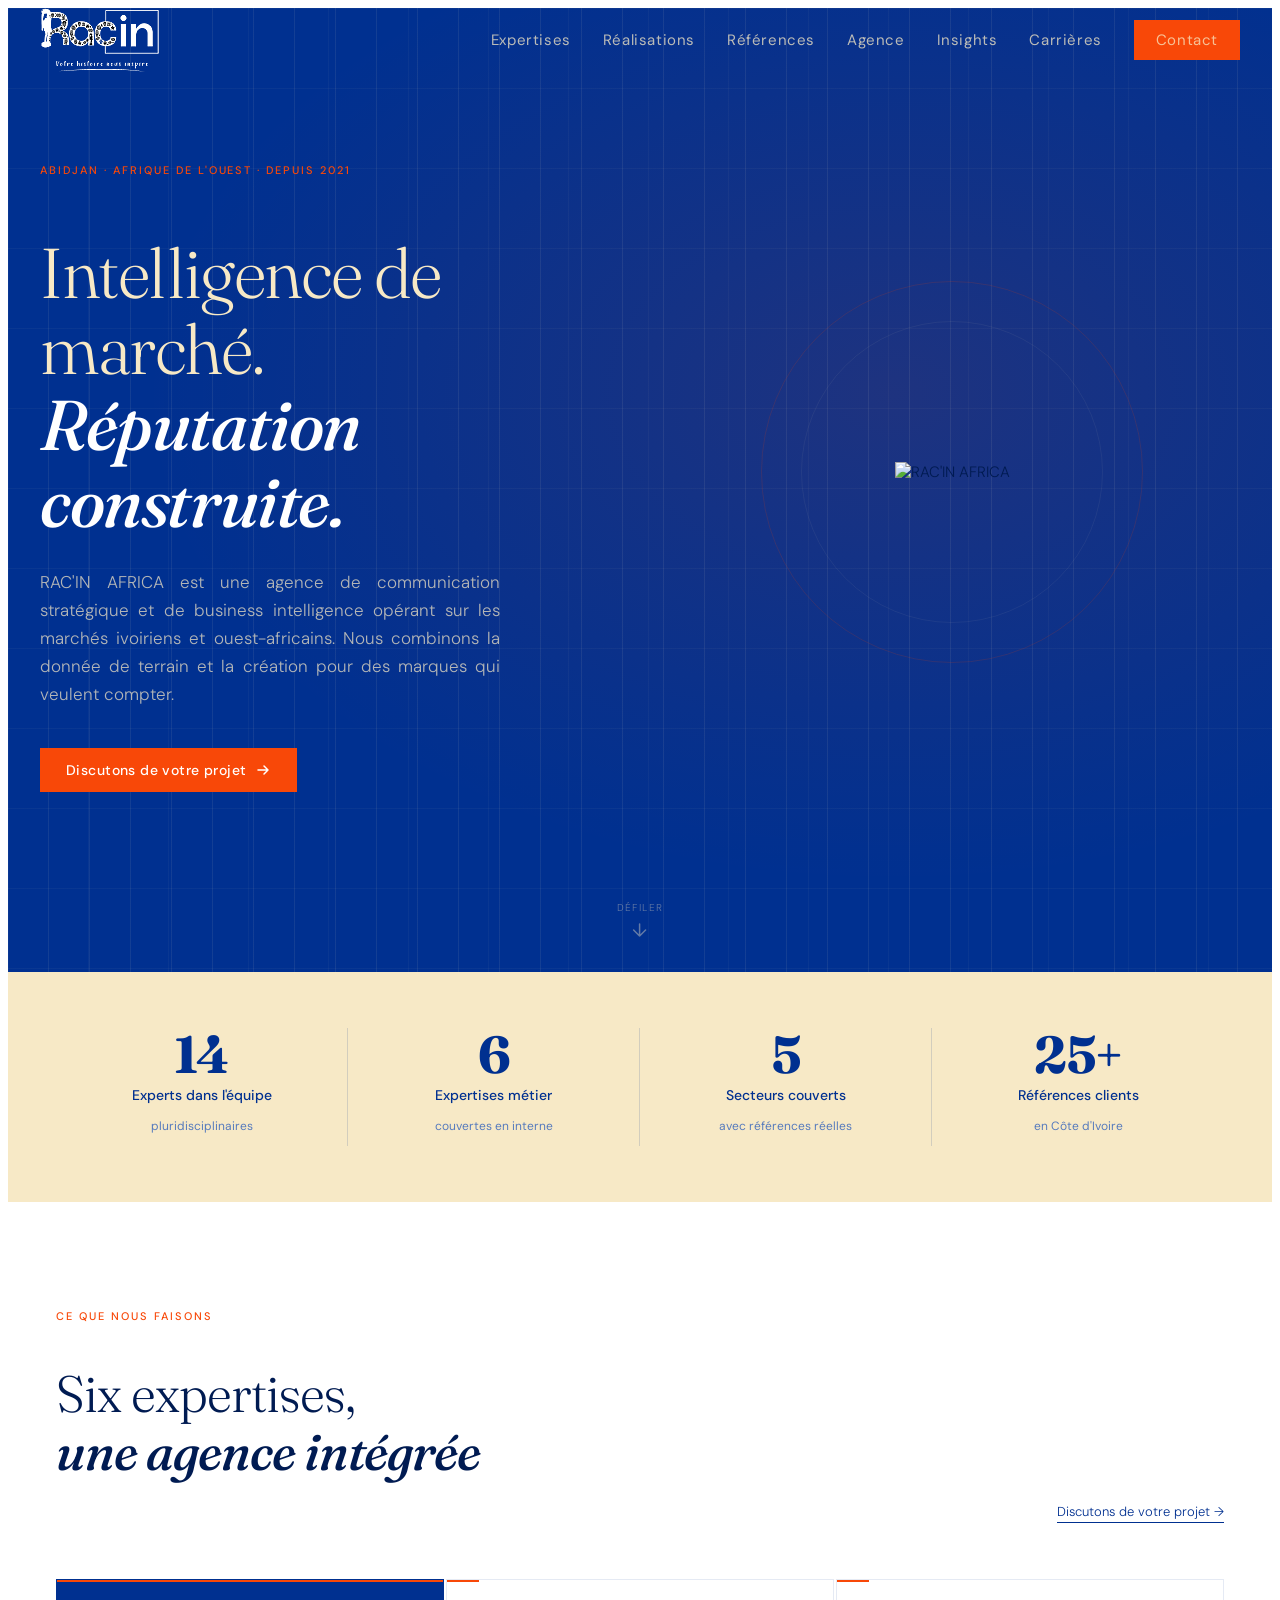
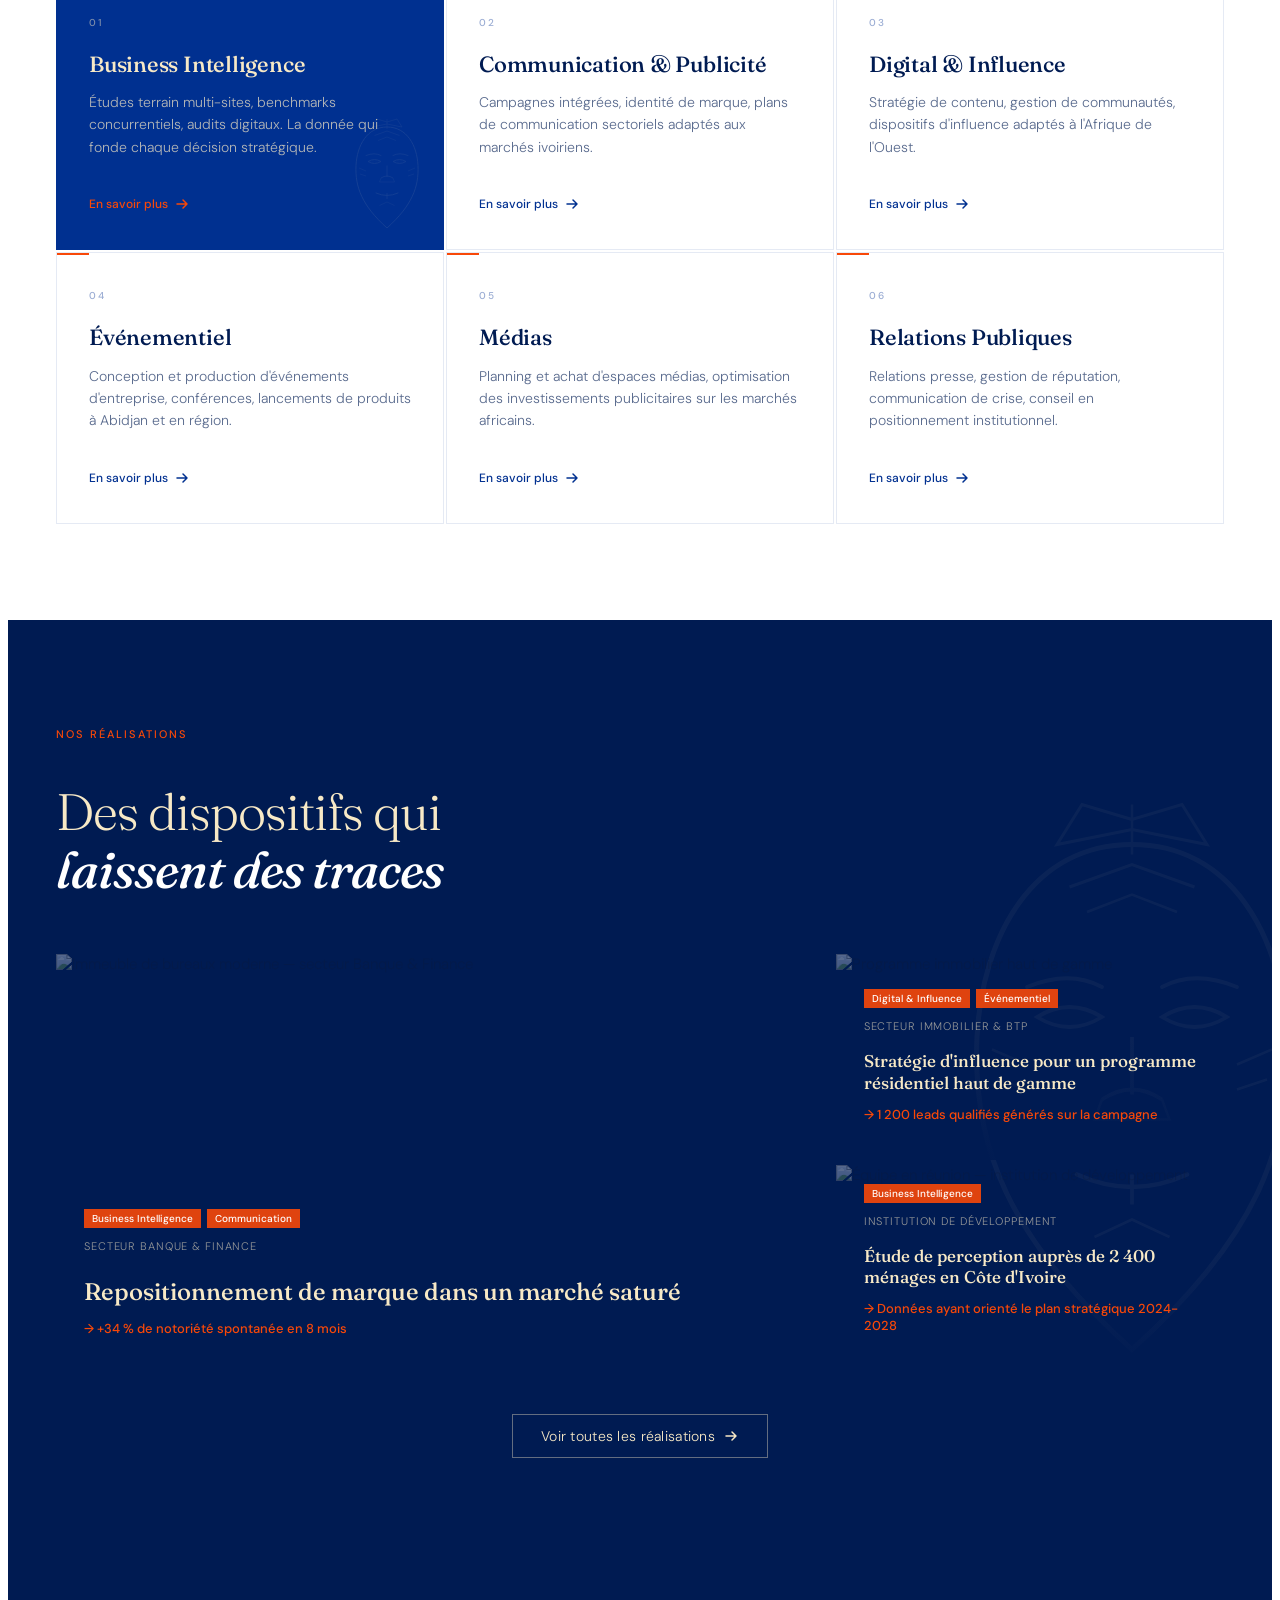
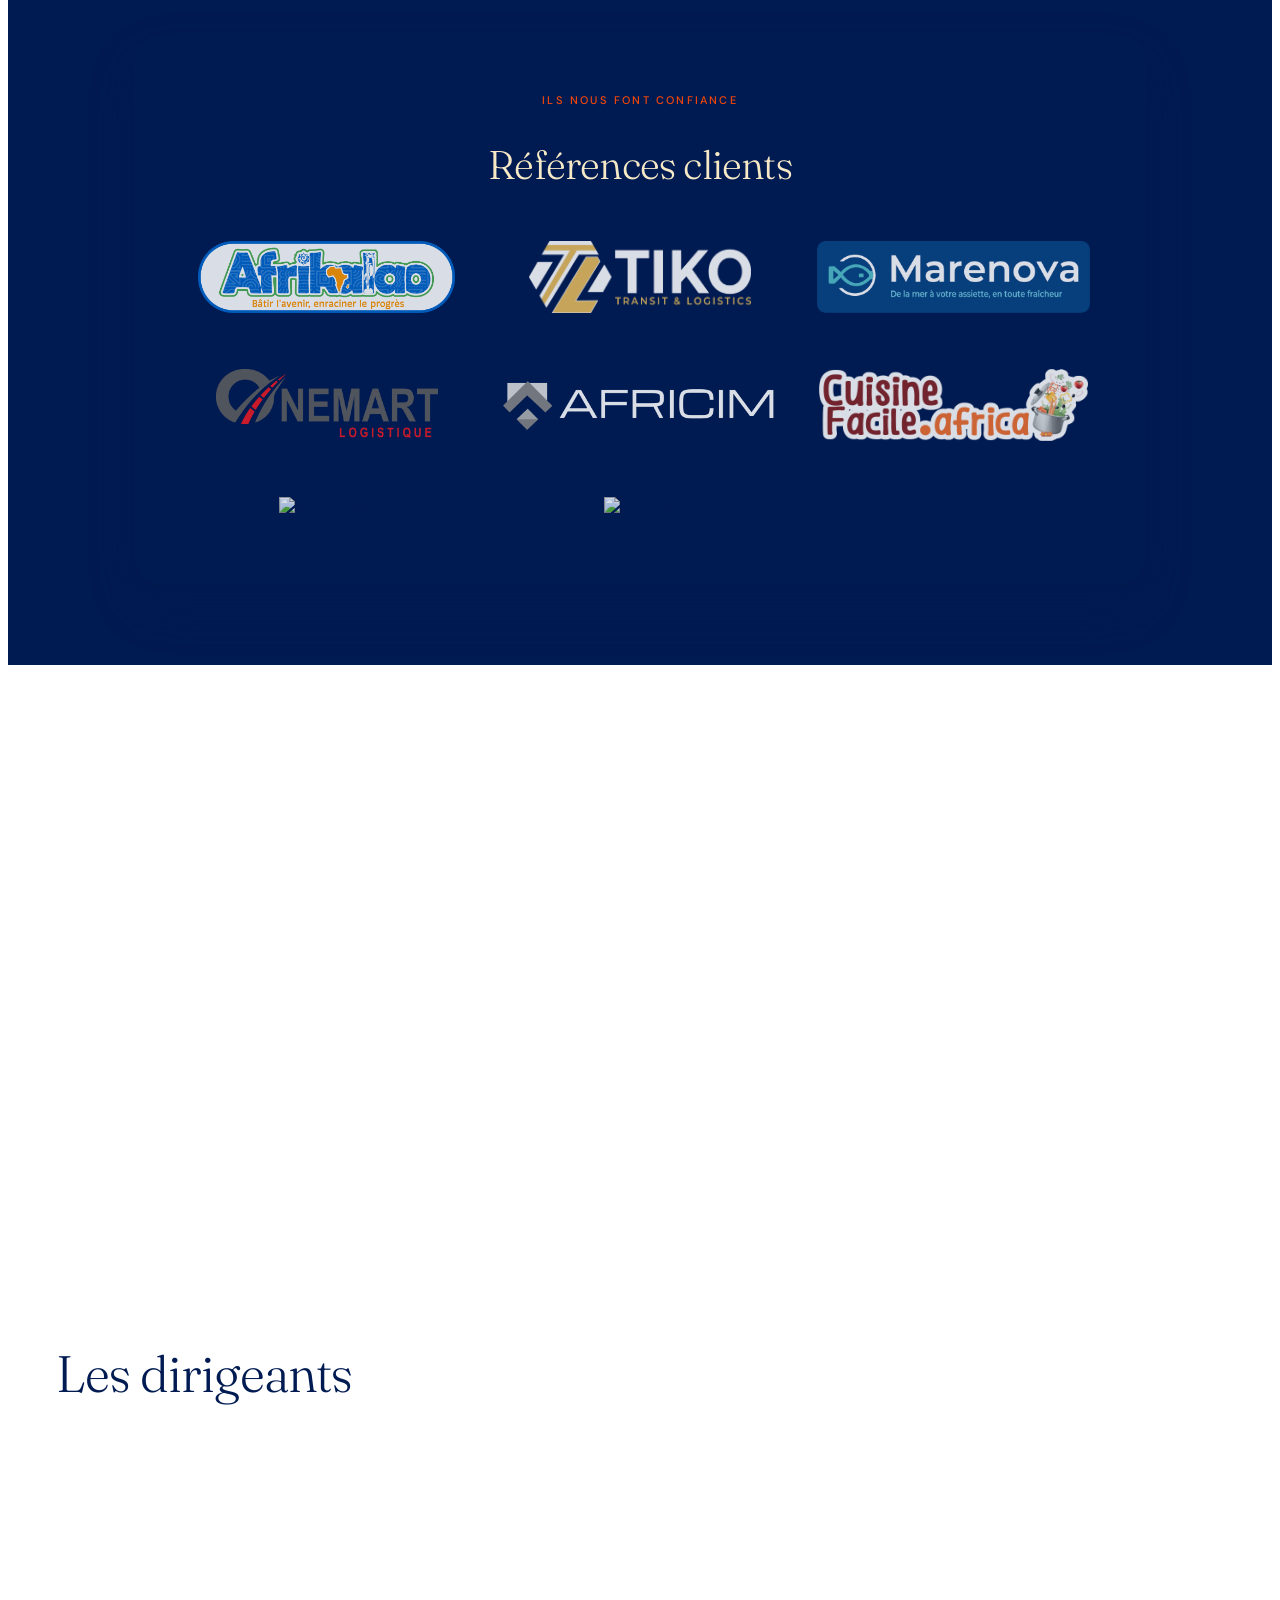
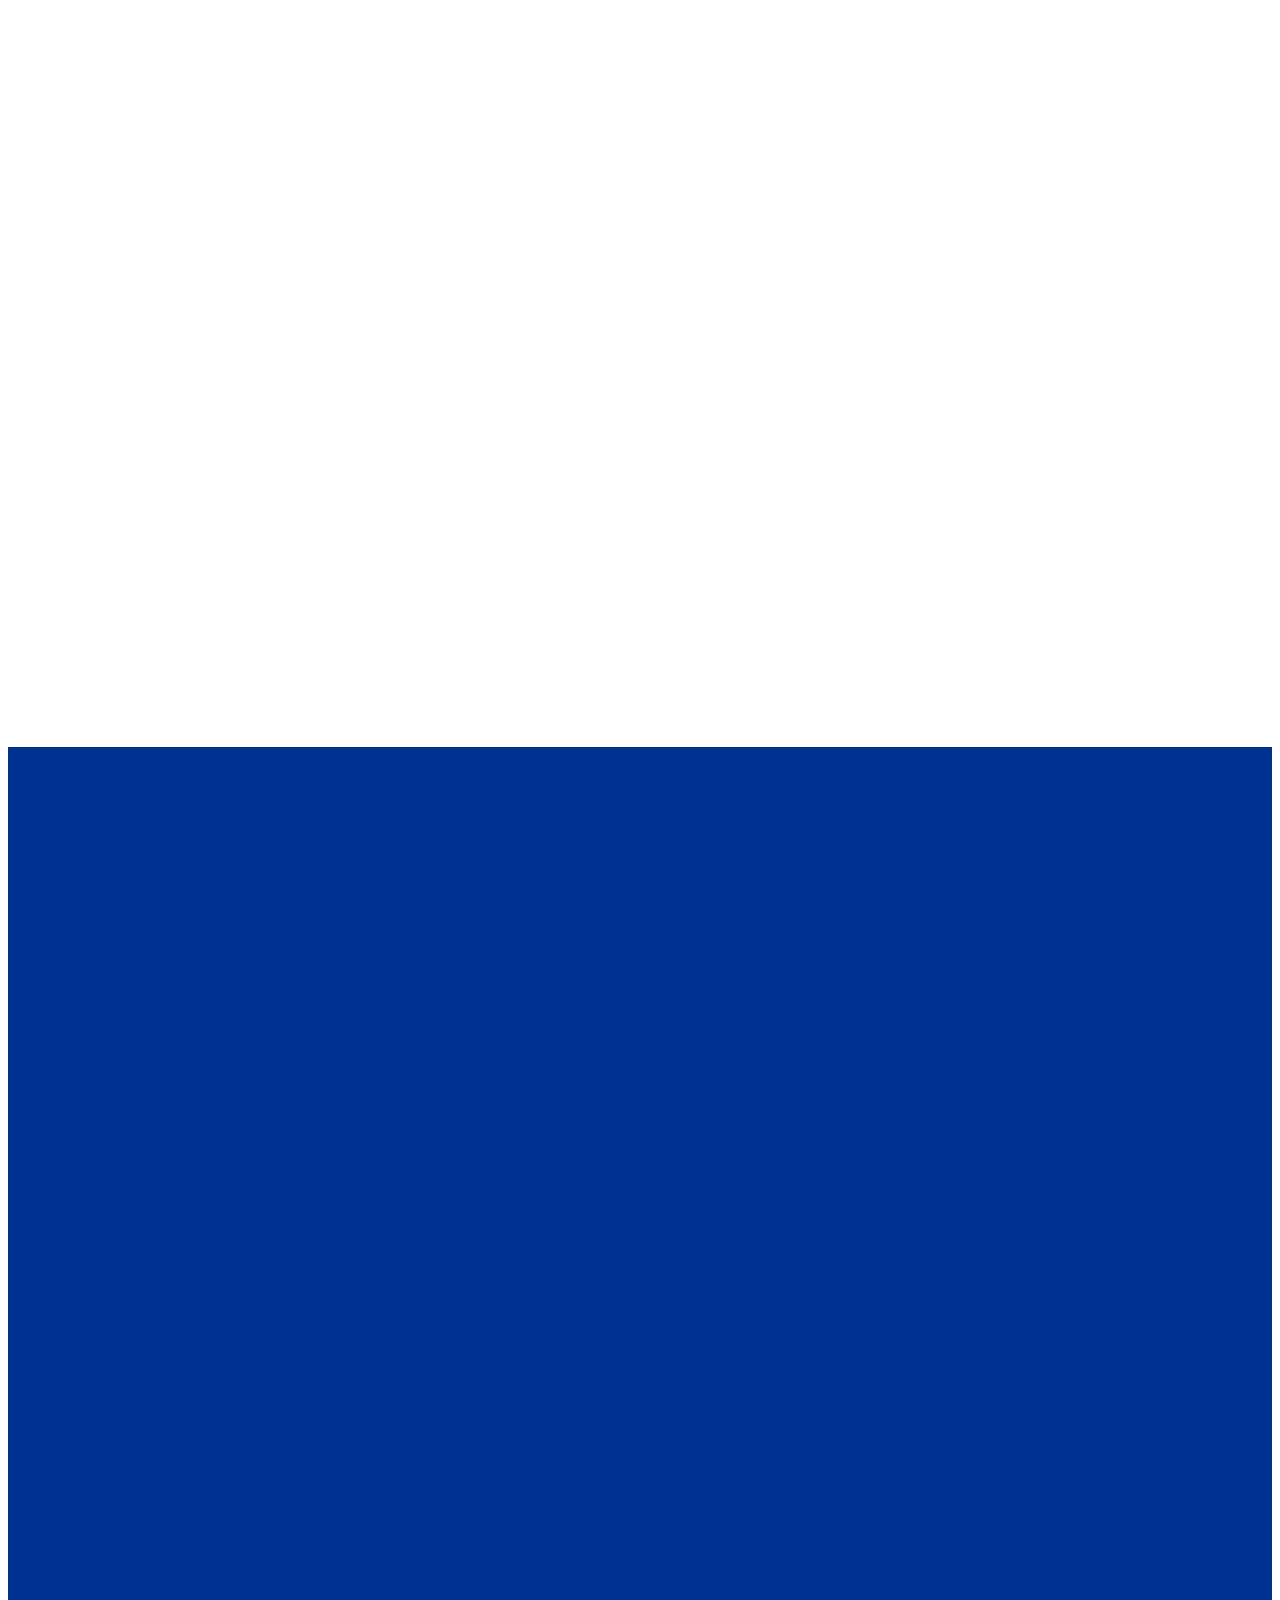
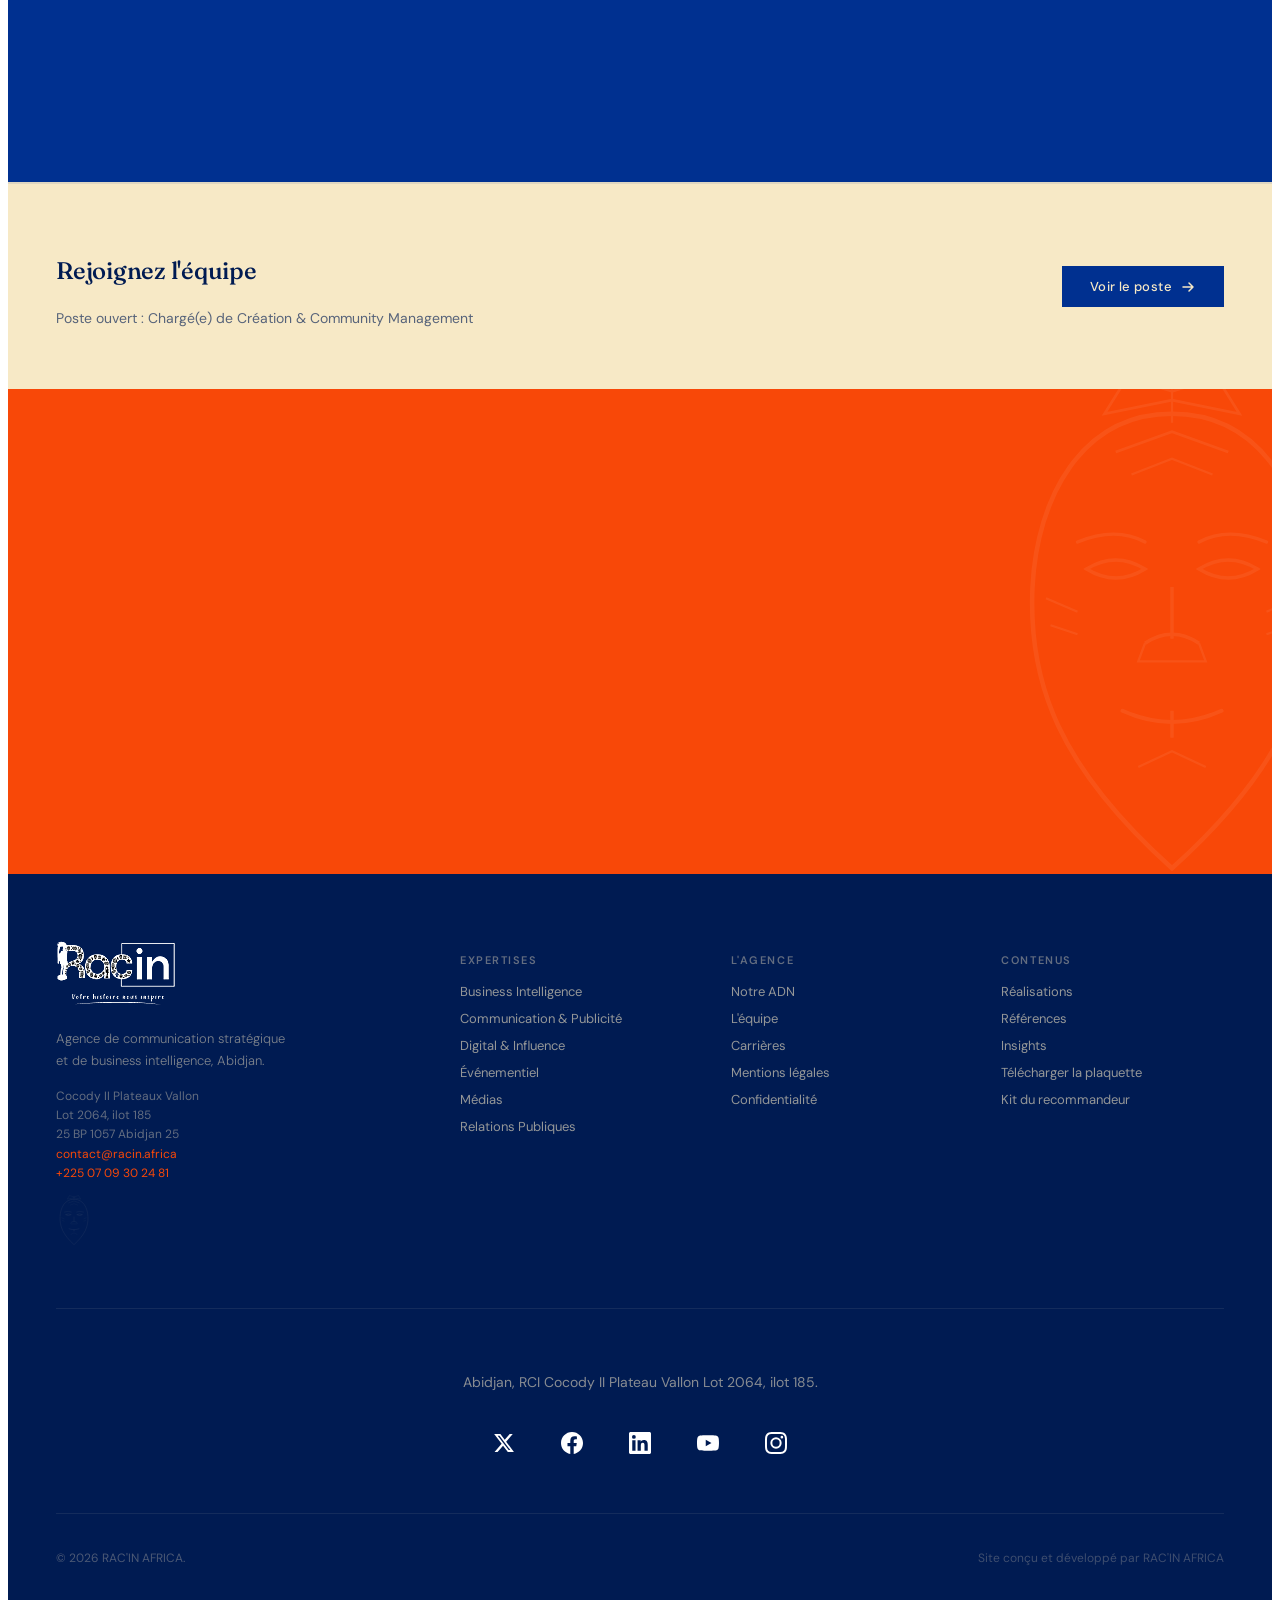
==== commit 7cfc7408: "Update index.html" ====
--- a/index.html
+++ b/index.html
@@ -88,18 +88,7 @@
         <div class="hero-mask-col">
           <div class="hero-ring hero-ring-outer"></div>
           <div class="hero-ring hero-ring-inner"></div>
-          <svg class="mask-svg mask-float" width="280" height="403" viewBox="0 0 280 403" aria-hidden="true">
-            <defs>
-              <filter id="edge">
-                <feColorMatrix type="matrix" values="0.33 0.33 0.33 0 0  0.33 0.33 0.33 0 0  0.33 0.33 0.33 0 0  0 0 0 1 0" in="SourceGraphic" result="gray"/>
-                <feConvolveMatrix order="3" kernelMatrix="-1 -1 -1 -1 8 -1 -1 -1 -1" in="gray" result="edge"/>
-                <feMorphology operator="dilate" radius="2" in="edge" result="thick"/>
-                <feFlood flood-color="#C63600" result="orange"/>
-                <feComposite in="orange" in2="thick" operator="in" result="colored"/>
-              </filter>
-            </defs>
-            <image href="Icone RACIN AFRICA 1,2.png" width="280" height="403" filter="url(#edge)"/>
-          </svg>
+          <img src="Icone Racin.png" alt="RAC'IN AFRICA" class="hero-icon mask-float">
         </div>
       </div>
       <div class="scroll-indicator">
@@ -328,7 +317,7 @@
             <div class="reference-item">
               <img src="Logo TTL Blanc 2.png" alt="Tiko Transit & Logistics" loading="lazy">
             </div>
-            <div class="reference-item reference-item--wide">
+            <div class="reference-item">
               <img src="marenova.png" alt="Marenova" loading="lazy">
             </div>
             <div class="reference-item">
@@ -339,6 +328,12 @@
             </div>
             <div class="reference-item">
               <img src="logo cuisine.png" alt="Cuisine" loading="lazy">
+            </div>
+            <div class="reference-item">
+              <img src="logo-black-shield.png" alt="Black Shield" loading="lazy">
+            </div>
+            <div class="reference-item">
+              <img src="logo-rootup.png" alt="ROOTup" loading="lazy">
             </div>
           </div>
         </div>
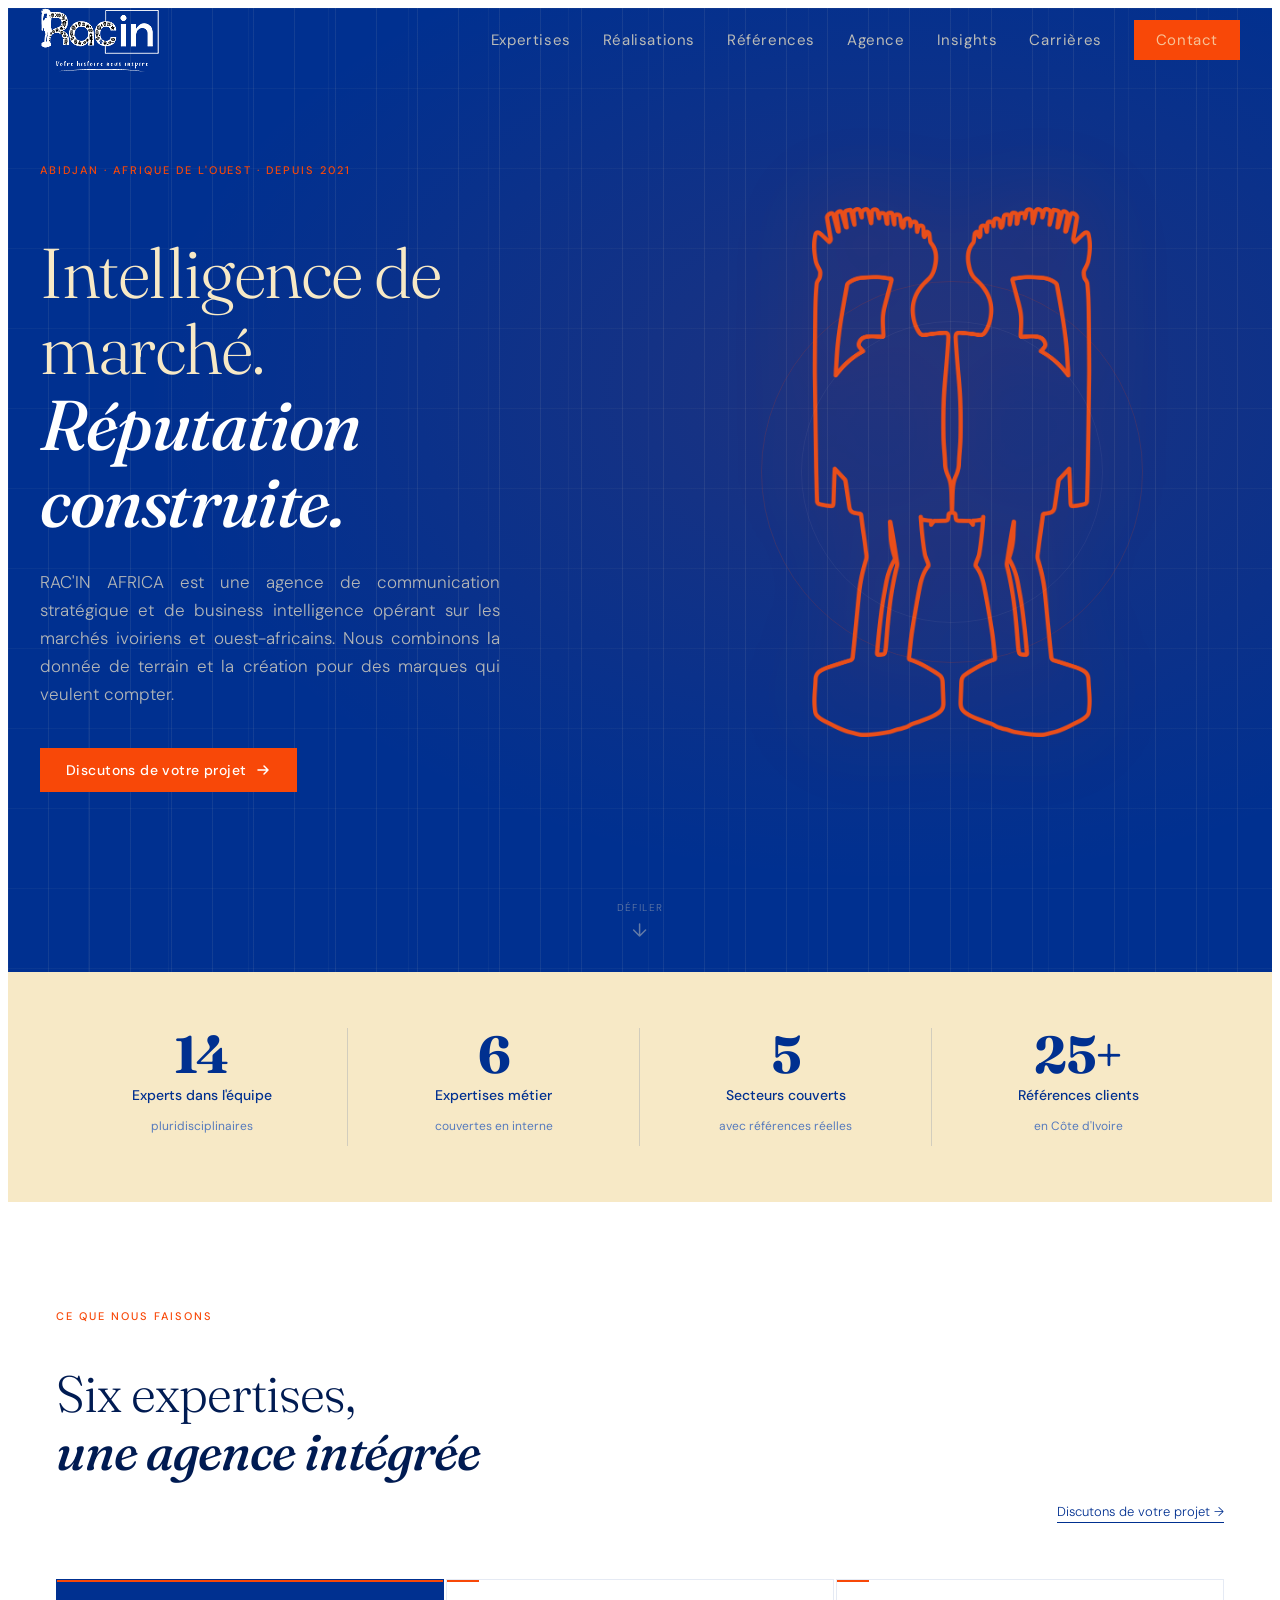
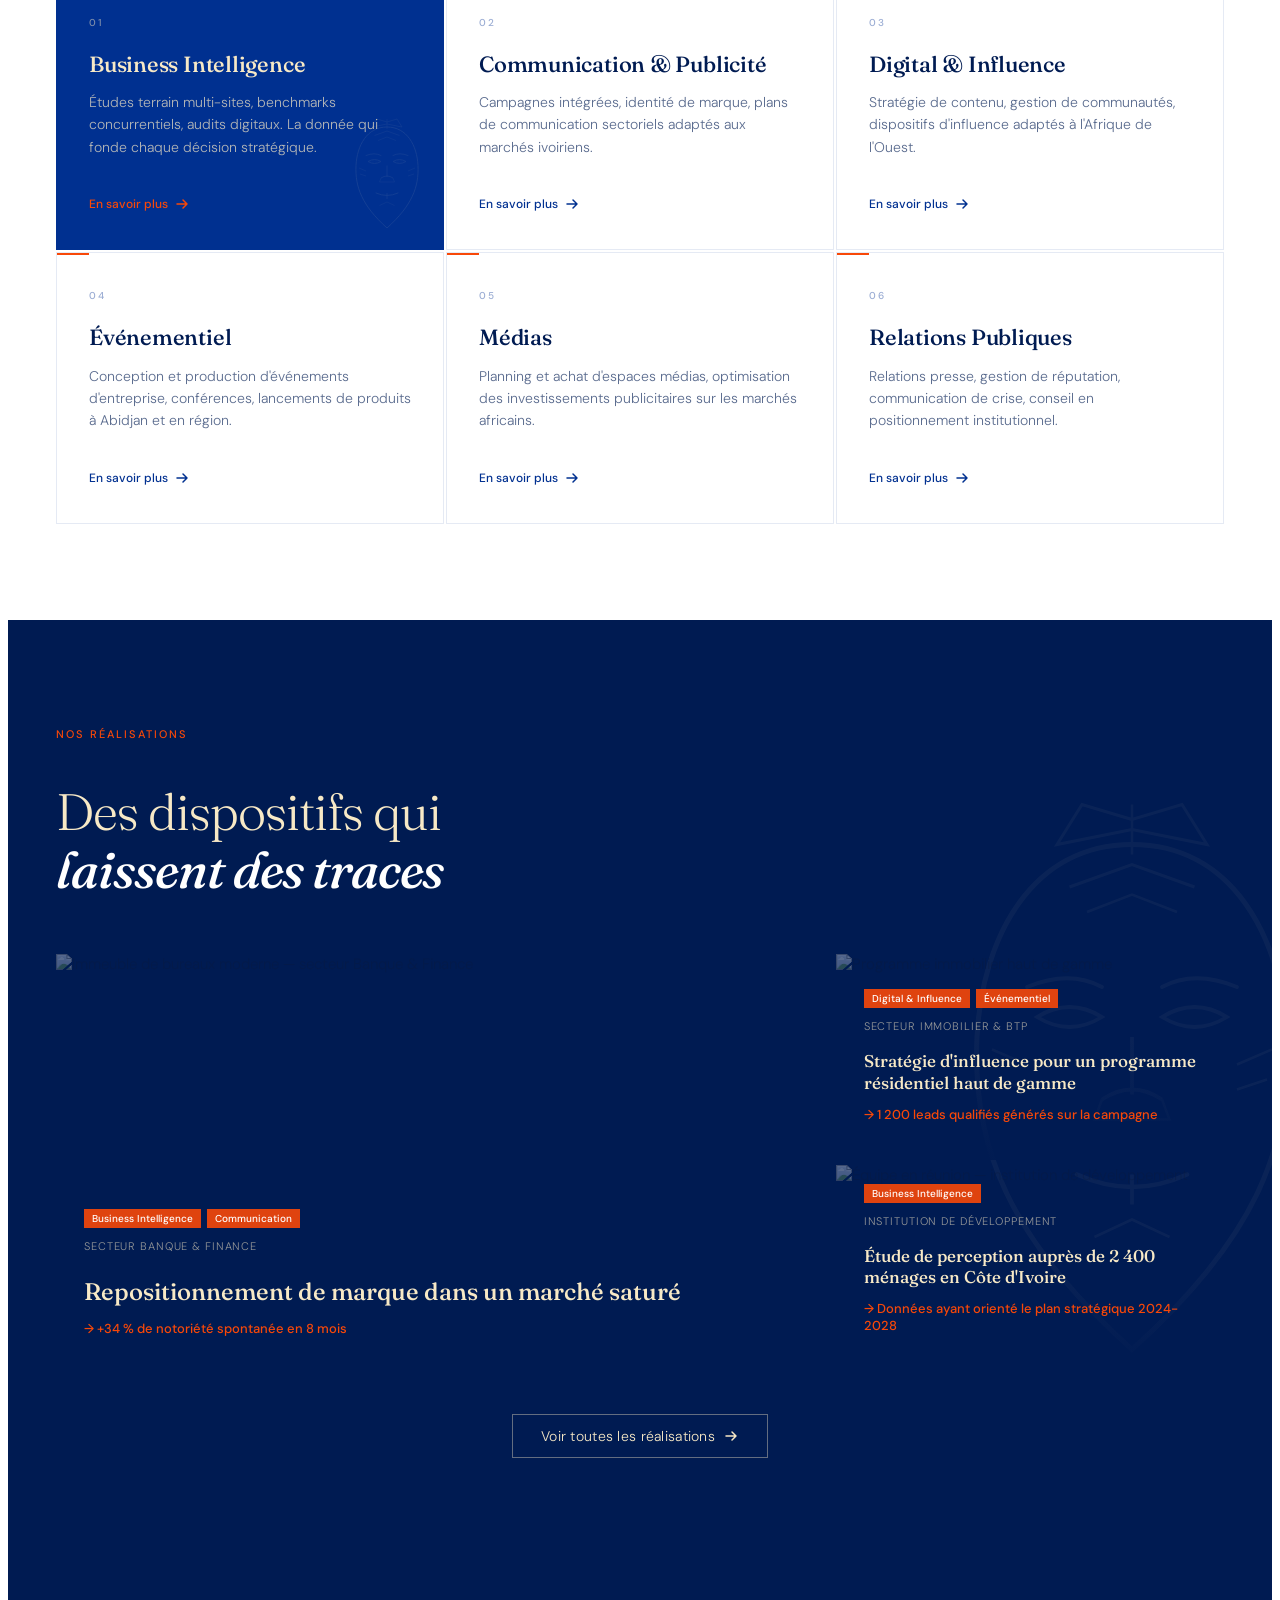
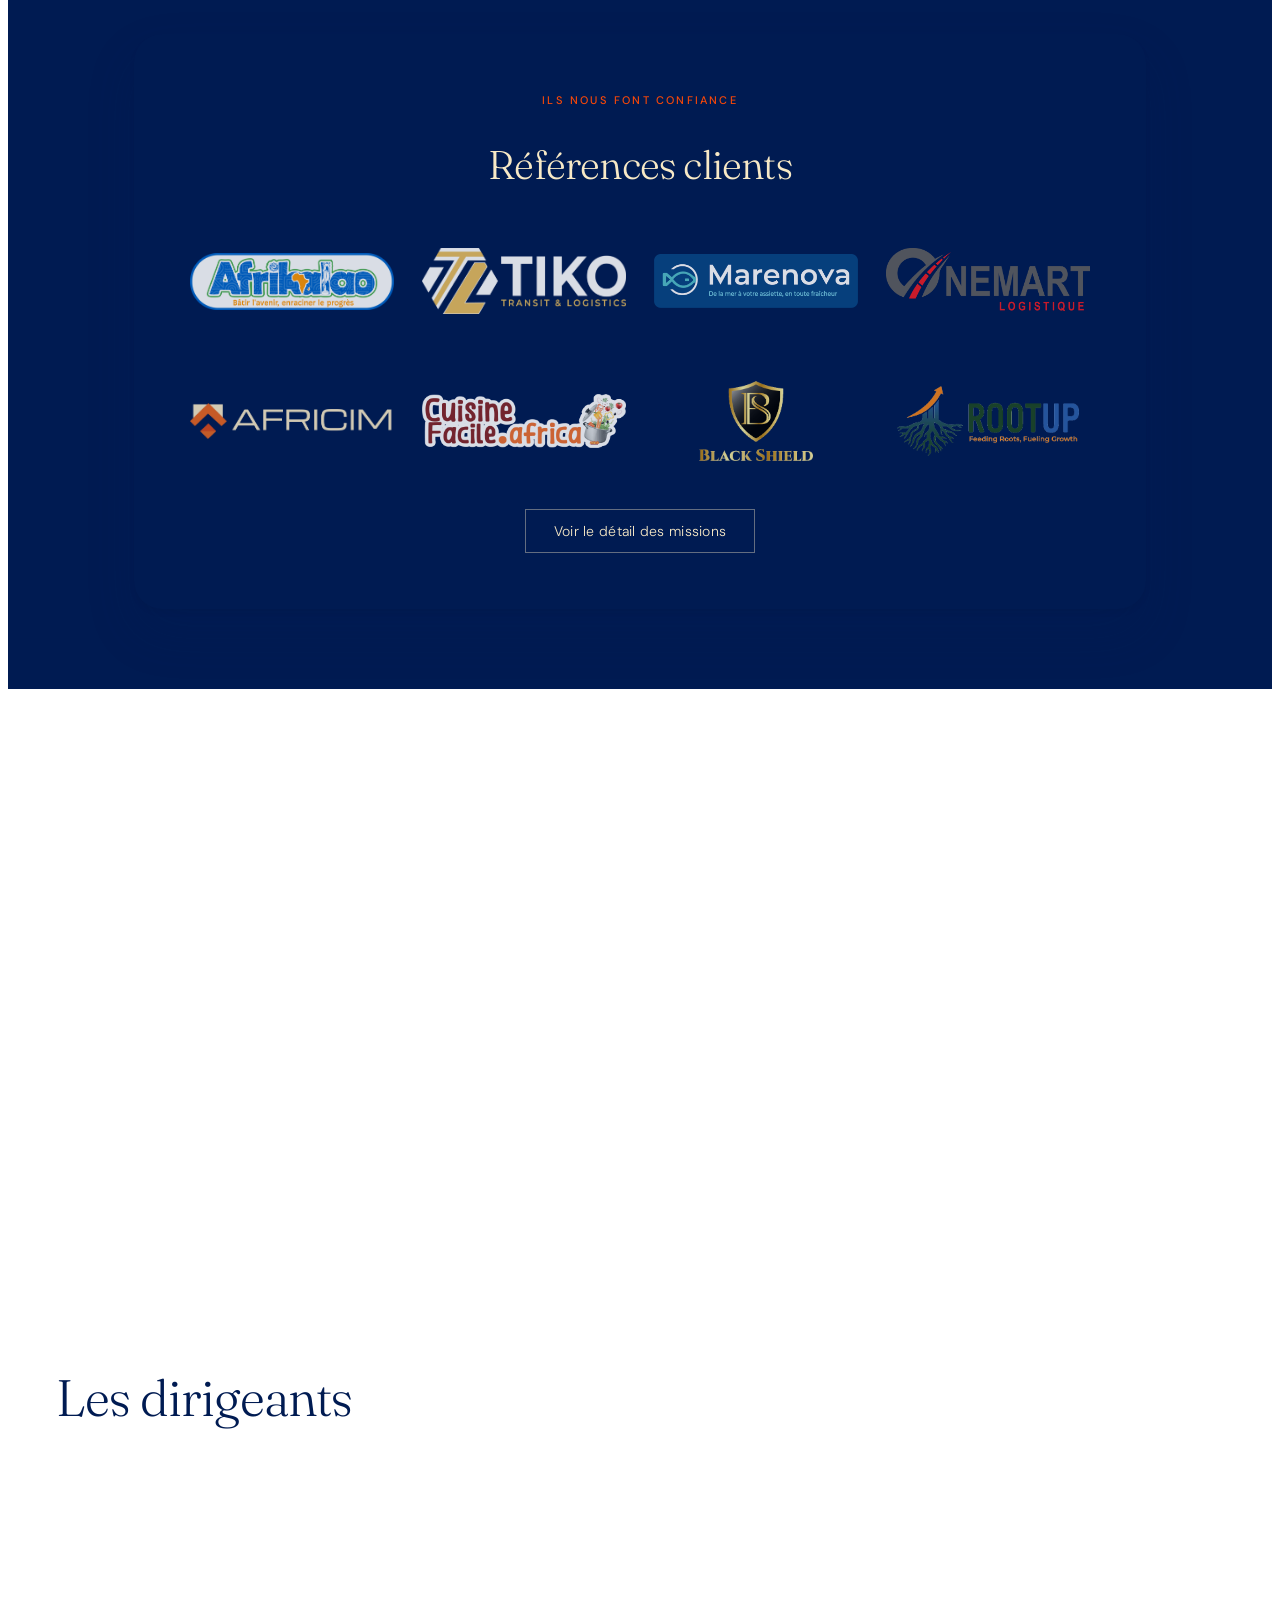
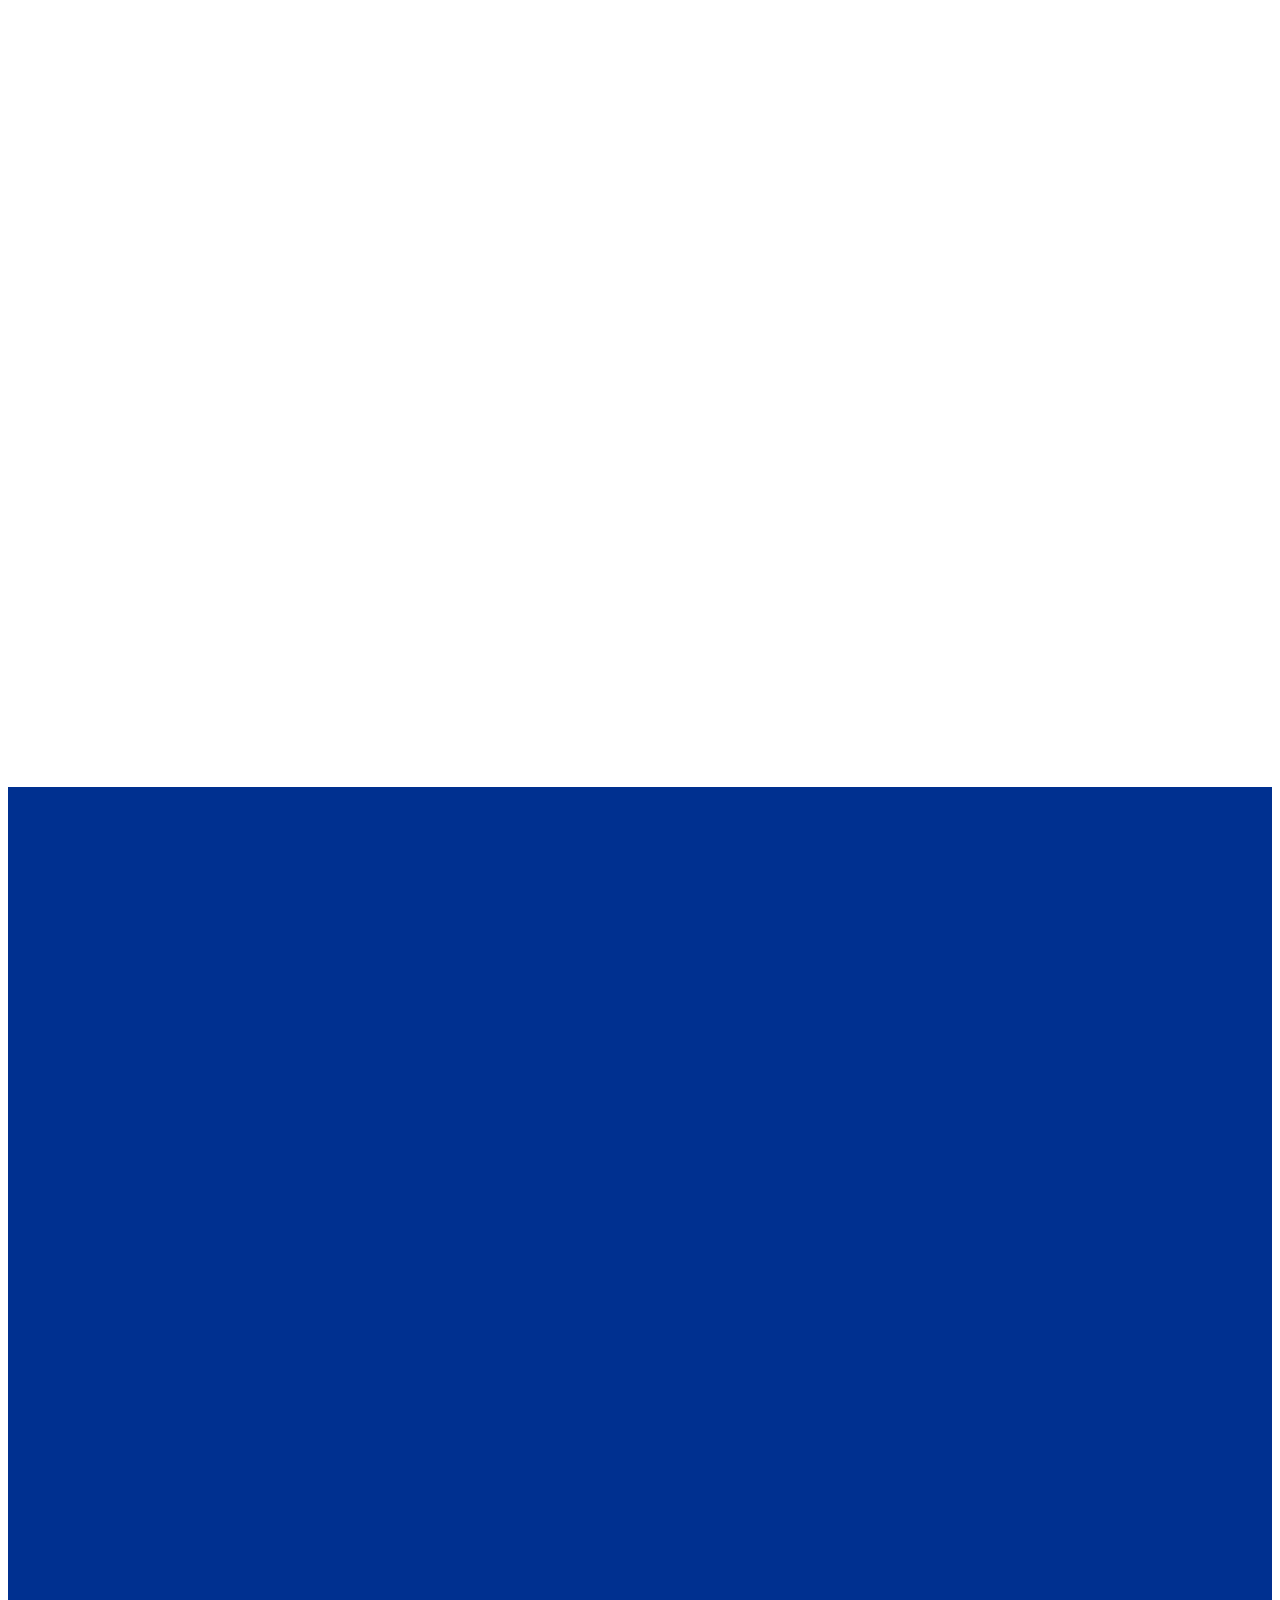
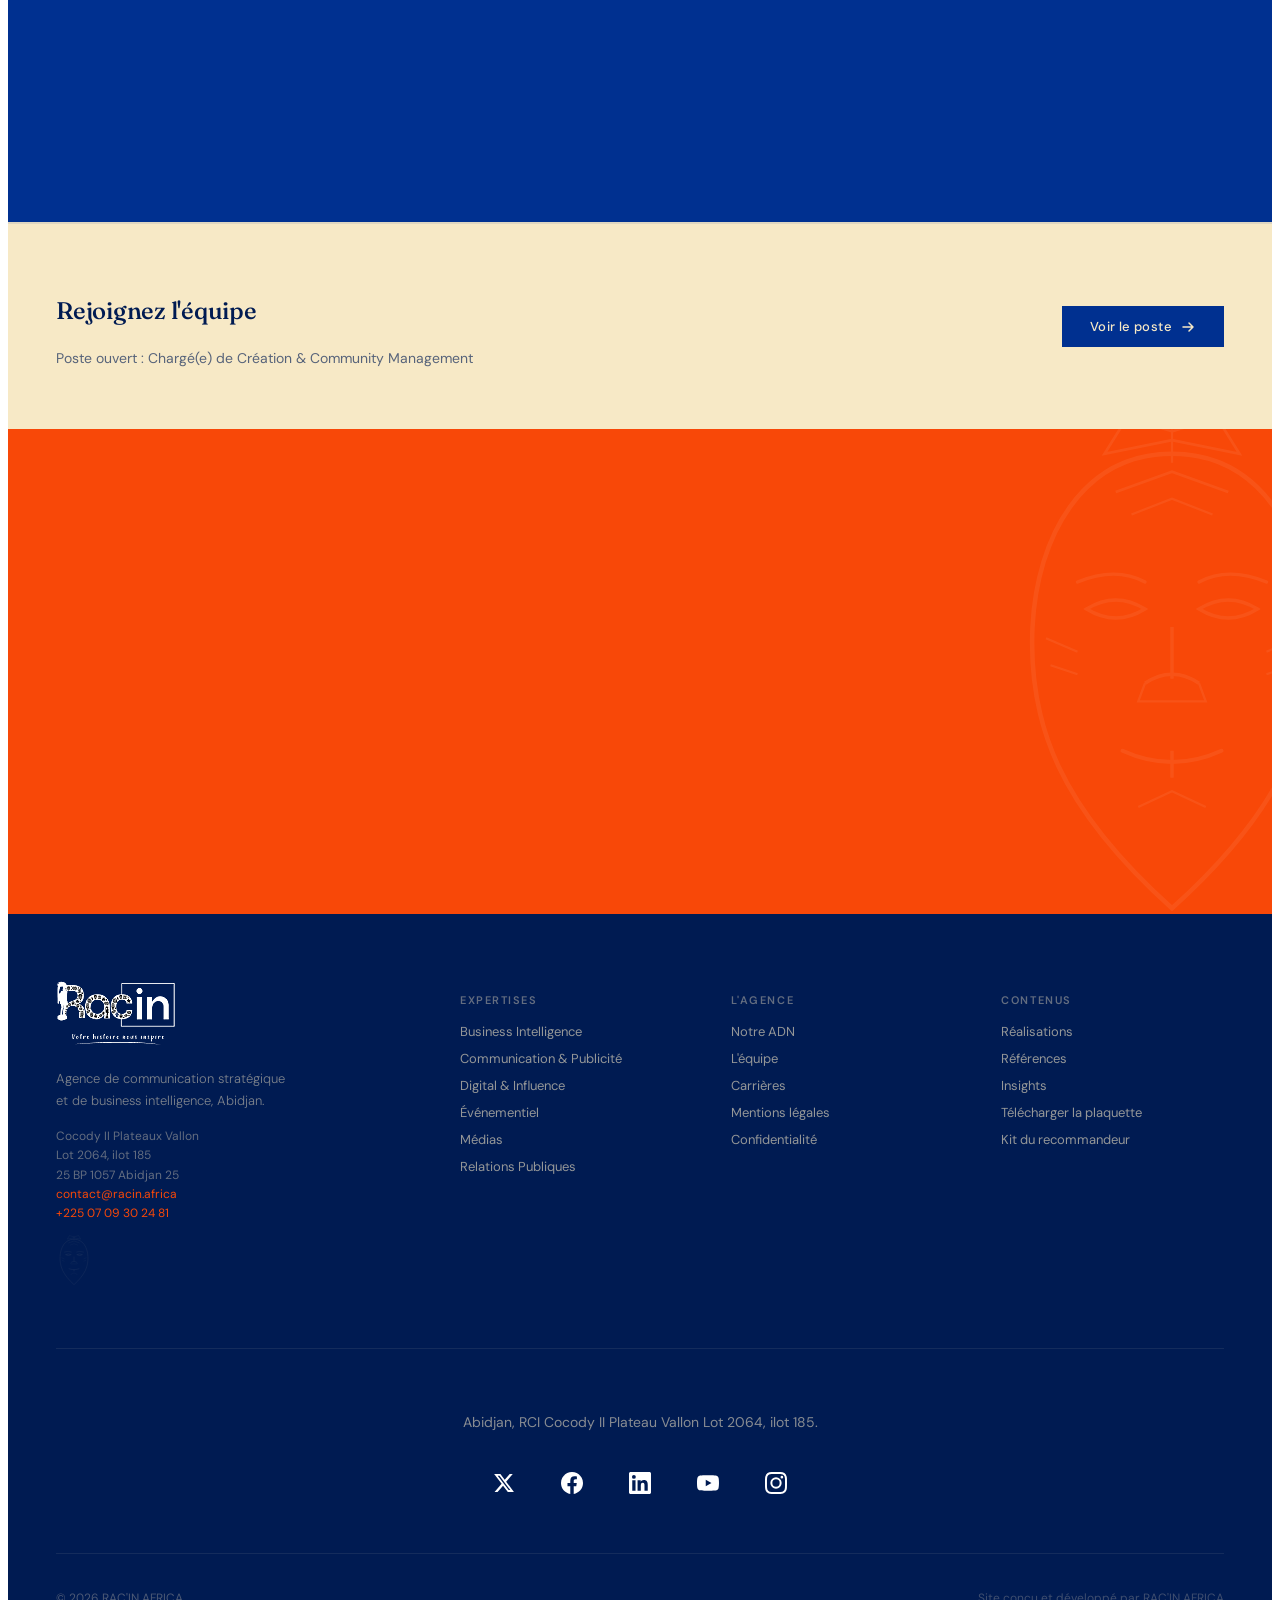
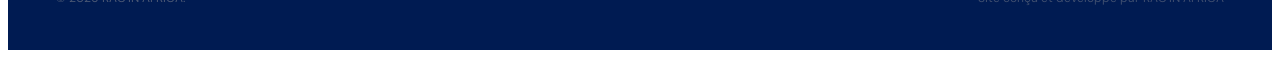
==== commit bfa938e0: "Sync pages with production and fix Références/Carrières layout alignment Co-Authored-By: hindoune ha" ====
--- a/index.html
+++ b/index.html
@@ -324,7 +324,7 @@
               <img src="Logo ONEMART LOGISTIQUE.png" alt="Onemart" loading="lazy">
             </div>
             <div class="reference-item">
-              <img src="logo africim.png" alt="Africim" loading="lazy" style="filter: grayscale(100%) invert(1) contrast(2);">
+              <img src="logo-africim.png" alt="Africim" loading="lazy">
             </div>
             <div class="reference-item">
               <img src="logo cuisine.png" alt="Cuisine" loading="lazy">
@@ -332,9 +332,12 @@
             <div class="reference-item">
               <img src="logo-black-shield.png" alt="Black Shield" loading="lazy">
             </div>
-            <div class="reference-item">
-              <img src="logo-rootup.png" alt="ROOTup" loading="lazy">
-            </div>
+          <div class="reference-item">
+            <img src="logo-rootup.png" alt="ROOTup" loading="lazy">
+          </div>
+        </div>
+          <div class="references-more">
+            <a href="references.html" class="btn-outline-cream btn-md">Voir le détail des missions</a>
           </div>
         </div>
       </div>
@@ -407,9 +410,9 @@
               <img src="https://images.unsplash.com/photo-1573496359142-b8d87734a5a2?w=400&h=350&fit=crop&auto=format" alt="Portrait de Cheunel HIAMIEN Adamo, Responsable clientel">
             </div>
             <div class="team-info">
-              <h3 class="team-name">HIAMIEN Adamo</h3>
-              <p class="team-role">Responsable clientel</p>
-              <p class="team-domain">Direction compte client</p>
+              <h3 class="team-name">HIAMIEN Adamo Cheunel</h3>
+              <p class="team-role">Responsable de la clientèle</p>
+              <p class="team-domain">Gestion de comptes clients</p>
             </div>
           </article>
           <article class="team-card reveal reveal-delay-5">
@@ -417,7 +420,7 @@
               <img src="https://images.unsplash.com/photo-1500648767791-00dcc994a43e?w=400&h=350&fit=crop&auto=format" alt="Portrait de Kader, Responsable Digital">
             </div>
             <div class="team-info">
-              <h3 class="team-name">Kader</h3>
+              <h3 class="team-name">Kader SOUAMY</h3>
               <p class="team-role">Responsable Digital</p>
               <p class="team-domain">Stratégie & influence digitale</p>
             </div>
@@ -427,9 +430,9 @@
               <img src="https://images.unsplash.com/photo-1580489944761-15a19d654956?w=400&h=350&fit=crop&auto=format" alt="Portrait de Hindoune, chargé de projet">
             </div>
             <div class="team-info">
-              <h3 class="team-name">Hindoune</h3>
-              <p class="team-role">Chargé de projet </p>
-              <p class="team-domain">IA (Intellignance Artificielle)</p>
+              <h3 class="team-name">Hindoune Hailene Abdourahamane</h3>
+              <p class="team-role">Chargé de projets tech.et IA (Technologie et intelligence artificielle)  </p>
+              <p class="team-domain">Direction Général</p>
             </div>
           </article>
         </div>
@@ -543,6 +546,7 @@
         <h3 class="contact-modal-title" id="contact-modal-title">Écrivez-nous</h3>
         <p class="contact-modal-subtitle">Dites-nous votre projet — réponse sous 24 heures.</p>
         <form class="contact-form" id="contact-form" novalidate>
+          
           <div class="form-field form-field--reveal">
             <label for="contact-name">Nom complet</label>
             <input type="text" id="contact-name" name="name" placeholder="Votre nom" required autocomplete="name">
@@ -582,8 +586,9 @@
             <label for="contact-message">Message</label>
             <textarea id="contact-message" name="message" rows="4" placeholder="Décrivez votre projet et votre contexte…" required></textarea>
           </div>
-          <button type="submit" class="btn-vermillion contact-form-submit form-field--reveal">
-            Envoyer le message
+          <p class="contact-form-error" id="contact-form-error" hidden role="alert"></p>
+          <button type="submit" class="btn-vermillion contact-form-submit form-field--reveal" id="contact-form-submit">
+            <span class="contact-form-submit-label">Envoyer le message</span>
             <svg width="16" height="16" viewBox="0 0 16 16" fill="none" aria-hidden="true"><path d="M3 8h10M9 4l4 4-4 4" stroke="currentColor" stroke-width="1.5" stroke-linecap="round" stroke-linejoin="round"/></svg>
           </button>
         </form>
--- a/styles.css
+++ b/styles.css
@@ -1,4687 +1,5446 @@
-@import url('https://fonts.googleapis.com/css2?family=Fraunces:ital,opsz,wght@0,9..144,300;0,9..144,500;0,9..144,700;1,9..144,300;1,9..144,500;1,9..144,700&display=swap');
-@import url('https://fonts.googleapis.com/css2?family=DM+Sans:opsz,wght@9..40,300;9..40,400;9..40,500;9..40,600&display=swap');
-
-:root {
-  --navy: #003090;
-  --navy-dark: #001B52;
-  --navy-mid: #0040B8;
-  --vermillion: #F84808;
-  --vermillion-dark: #C63600;
-  --cream: #F7E9C6;
-  --cream-dark: #EDD9A3;
-  --white: #FFFFFF;
-  --font-display: 'Fraunces', serif;
-  --font-body: 'DM Sans', sans-serif;
-}
-
-html {
-  scroll-behavior: smooth;
-}
-
-body {
-  font-family: var(--font-body);
-  font-weight: 300;
-  font-size: 15px;
-  color: var(--navy-dark);
-  -webkit-font-smoothing: antialiased;
-  -moz-osx-font-smoothing: grayscale;
-}
-
-::-webkit-scrollbar {
-  width: 8px;
-}
-
-::-webkit-scrollbar-track {
-  background: var(--cream);
-}
-
-::-webkit-scrollbar-thumb {
-  background: var(--navy);
-  border-radius: 3px;
-}
-
-.container {
-  max-width: 1200px;
-  margin: 0 auto;
-  padding: 0 24px;
-}
-
-.section {
-  padding: 96px 24px;
-}
-
-.section-label {
-  font-family: var(--font-body);
-  font-size: 11px;
-  font-weight: 500;
-  text-transform: uppercase;
-  letter-spacing: 0.18em;
-  color: var(--vermillion);
-  margin-bottom: 12px;
-}
-
-.section-title {
-  font-family: var(--font-display);
-  font-size: clamp(32px, 4vw, 52px);
-  font-weight: 300;
-  line-height: 1.12;
-  letter-spacing: -0.02em;
-  color: var(--navy-dark);
-}
-
-.section-title em {
-  font-weight: 500;
-  font-style: italic;
-}
-
-.section-title--light {
-  color: var(--cream);
-}
-
-.section-title--light em {
-  color: var(--white);
-}
-
-.reveal {
-  opacity: 0;
-  transform: translateY(32px);
-  transition: opacity 0.7s cubic-bezier(0.22, 1, 0.36, 1),
-              transform 0.7s cubic-bezier(0.22, 1, 0.36, 1);
-}
-
-.reveal.visible {
-  opacity: 1;
-  transform: none;
-}
-
-.reveal-delay-1 { transition-delay: 0.1s; }
-.reveal-delay-2 { transition-delay: 0.2s; }
-.reveal-delay-3 { transition-delay: 0.3s; }
-.reveal-delay-4 { transition-delay: 0.4s; }
-.reveal-delay-5 { transition-delay: 0.5s; }
-.reveal-delay-6 { transition-delay: 0.6s; }
-
-@keyframes fadeUp {
-  from { opacity: 0; transform: translateY(24px); }
-  to   { opacity: 1; transform: translateY(0); }
-}
-
-.hero-text-1 { animation: fadeUp 0.9s cubic-bezier(0.22,1,0.36,1) 0.2s both; }
-.hero-text-2 { animation: fadeUp 0.9s cubic-bezier(0.22,1,0.36,1) 0.4s both; }
-.hero-text-3 { animation: fadeUp 0.9s cubic-bezier(0.22,1,0.36,1) 0.6s both; }
-.hero-text-4 { animation: fadeUp 0.9s cubic-bezier(0.22,1,0.36,1) 0.8s both; }
-
-@keyframes maskFloat {
-  0%, 100% { transform: translateY(0px) rotate(0deg); }
-  50%       { transform: translateY(-12px) rotate(1deg); }
-}
-
-.mask-float {
-  animation: maskFloat 8s ease-in-out infinite;
-}
-
-@keyframes scrollDown {
-  0%, 100% { transform: translateY(0); opacity: 1; }
-  50%       { transform: translateY(8px); opacity: 0.4; }
-}
-
-.scroll-indicator {
-  animation: scrollDown 2s ease-in-out infinite;
-}
-
-.btn-vermillion {
-  background: var(--vermillion);
-  color: var(--white);
-  transition: background 0.2s ease, transform 0.2s ease;
-  display: inline-flex;
-  align-items: center;
-  gap: 8px;
-  border: none;
-  cursor: pointer;
-  text-decoration: none;
-  font-family: var(--font-body);
-  font-weight: 500;
-  letter-spacing: 0.03em;
-}
-
-.btn-vermillion:hover {
-  background: var(--vermillion-dark);
-  transform: translateY(-1px);
-}
-
-.btn-outline-cream {
-  border: 1px solid rgba(247, 233, 198, 0.4);
-  color: var(--cream);
-  background: transparent;
-  transition: border-color 0.2s ease, background 0.2s ease;
-  display: inline-flex;
-  align-items: center;
-  gap: 8px;
-  cursor: pointer;
-  text-decoration: none;
-  font-family: var(--font-body);
-  letter-spacing: 0.02em;
-}
-
-.btn-outline-cream:hover {
-  border-color: var(--cream);
-  background: rgba(247, 233, 198, 0.08);
-}
-
-.btn-lg {
-  padding: 13px 26px;
-  font-size: 14px;
-}
-
-.btn-md {
-  padding: 12px 28px;
-  font-size: 14px;
-}
-
-.btn-navy {
-  background: var(--navy);
-  color: var(--cream);
-  display: inline-flex;
-  align-items: center;
-  gap: 8px;
-  text-decoration: none;
-  font-family: var(--font-body);
-  font-weight: 500;
-  font-size: 13px;
-  letter-spacing: 0.03em;
-  transition: background 0.2s ease;
-}
-
-.btn-navy:hover {
-  background: var(--navy-dark);
-}
-
-.btn-white {
-  background: var(--white);
-  color: var(--vermillion);
-  display: inline-flex;
-  align-items: center;
-  gap: 8px;
-  text-decoration: none;
-  font-family: var(--font-body);
-  font-weight: 600;
-  font-size: 14px;
-  letter-spacing: 0.02em;
-  transition: transform 0.2s ease;
-}
-
-.btn-white:hover {
-  transform: translateY(-2px);
-}
-
-.btn-outline-white {
-  border: 1px solid rgba(255, 255, 255, 0.5);
-  color: var(--white);
-  background: transparent;
-  display: inline-flex;
-  align-items: center;
-  gap: 8px;
-  text-decoration: none;
-  font-family: var(--font-body);
-  font-weight: 400;
-  font-size: 14px;
-  letter-spacing: 0.02em;
-  transition: border-color 0.2s ease;
-}
-
-.btn-outline-white:hover {
-  border-color: var(--white);
-}
-
-.text-link {
-  display: inline-flex;
-  align-items: center;
-  gap: 6px;
-  font-family: var(--font-body);
-  font-size: 13px;
-  font-weight: 500;
-  color: var(--navy);
-  text-decoration: none;
-  border-bottom: 1px solid var(--navy);
-  padding-bottom: 2px;
-  transition: opacity 0.2s ease;
-}
-
-.text-link:hover {
-  opacity: 0.8;
-}
-
-.portrait-duotone {
-  position: relative;
-  overflow: hidden;
-  height: 280px;
-  background: var(--navy);
-}
-
-.portrait-duotone img {
-  filter: grayscale(30%);
-  display: block;
-  width: 100%;
-  height: 100%;
-  object-fit: cover;
-}
-
-.portrait-duotone::after {
-  content: '';
-  position: absolute;
-  inset: 0;
-  background: var(--navy);
-  mix-blend-mode: multiply;
-  opacity: 0.3;
-  transition: opacity 0.3s ease;
-}
-
-.portrait-duotone:hover::after {
-  opacity: 0.15;
-}
-
-.lines-pattern {
-  background-image: repeating-linear-gradient(90deg, transparent, transparent 40px, rgba(247,233,198,0.08) 40px, rgba(247,233,198,0.08) 41px);
-}
-
-/* Navigation */
-.nav {
-  position: fixed;
-  top: 0;
-  left: 0;
-  right: 0;
-  z-index: 100;
-  height: 64px;
-  background: transparent;
-  border-bottom: 1px solid transparent;
-  transition: background 0.4s ease, backdrop-filter 0.4s ease, border-color 0.4s ease;
-}
-
-.nav.scrolled {
-  background: rgba(0, 27, 82, 0.97);
-  backdrop-filter: blur(12px);
-  border-bottom: 1px solid rgba(247, 233, 198, 0.1);
-  height: 80px;
-}
-
-.nav-inner {
-  display: flex;
-  align-items: center;
-  justify-content: space-between;
-  height: 80px;
-}
-
-.nav-logo {
-  display: flex;
-  align-items: center;
-  text-decoration: none;
-}
-
-.nav-logo-img {
-  height: 70px;
-  width: auto;
-  display: block;
-  max-width: 250px;
-  object-fit: contain;
-}
-
-.nav-logo-icon {
-  display: flex;
-  align-items: center;
-  justify-content: center;
-  width: 32px;
-  height: 32px;
-  background: var(--vermillion);
-  font-family: var(--font-display);
-  font-weight: 700;
-  font-size: 16px;
-  color: var(--white);
-}
-
-.nav-logo-text {
-  font-family: var(--font-display);
-  font-weight: 500;
-  font-size: 15px;
-  color: var(--cream);
-  letter-spacing: 0.06em;
-}
-
-.nav-links {
-  display: flex;
-  align-items: center;
-  gap: 32px;
-}
-
-.nav-links a {
-  font-family: var(--font-body);
-  font-size: 15px;
-  font-weight: 400;
-  color: rgba(247, 233, 198, 0.75);
-  letter-spacing: 0.04em;
-  text-decoration: none;
-  position: relative;
-  transition: color 0.2s ease;
-}
-
-.nav-links a:not(.nav-cta)::after {
-  content: '';
-  position: absolute;
-  bottom: -4px;
-  left: 0;
-  width: 0;
-  height: 2px;
-  background: var(--vermillion);
-  transition: width 0.3s ease;
-}
-
-.nav-links a:not(.nav-cta):hover {
-  color: var(--cream);
-}
-
-.nav-links a:not(.nav-cta):hover::after {
-  width: 100%;
-}
-
-.nav-cta {
-  padding: 10px 22px;
-  font-size: 15px;
-}
-
-.nav-hamburger {
-  display: none;
-  flex-direction: column;
-  gap: 5px;
-  background: none;
-  border: none;
-  cursor: pointer;
-  padding: 4px;
-}
-
-.nav-hamburger span {
-  display: block;
-  width: 22px;
-  height: 1.5px;
-  background: var(--cream);
-  transition: transform 0.3s ease, opacity 0.3s ease;
-}
-
-.nav-hamburger.active span:nth-child(1) {
-  transform: rotate(45deg) translateY(6.5px);
-}
-
-.nav-hamburger.active span:nth-child(2) {
-  opacity: 0;
-}
-
-.nav-hamburger.active span:nth-child(3) {
-  transform: rotate(-45deg) translateY(-6.5px);
-}
-
-.nav-mobile {
-  display: none;
-  background: var(--navy-dark);
-  border-top: 1px solid rgba(247, 233, 198, 0.1);
-  padding: 16px 24px 24px;
-}
-
-.nav-mobile.open {
-  display: block;
-}
-
-.nav-mobile a {
-  display: block;
-  padding: 12px 0;
-  border-bottom: 1px solid rgba(247, 233, 198, 0.08);
-  font-family: var(--font-body);
-  font-size: 15px;
-  color: var(--cream);
-  text-decoration: none;
-}
-
-.nav-mobile-cta {
-  display: block;
-  margin-top: 16px;
-  text-align: center;
-  padding: 12px 18px;
-}
-
-/* Hero */
-.hero {
-  min-height: 100vh;
-  padding-top: 64px;
-  background: var(--navy);
-  overflow: hidden;
-  position: relative;
-}
-
-.hero-bg-grid,
-.hero-bg-halo,
-.hero-bg-lines {
-  position: absolute;
-  inset: 0;
-  pointer-events: none;
-}
-
-.hero-bg-grid {
-  background-image:
-    linear-gradient(rgba(247,233,198,0.04) 1px, transparent 1px),
-    linear-gradient(90deg, rgba(247,233,198,0.04) 1px, transparent 1px);
-  background-size: 80px 80px;
-}
-
-.hero-bg-halo {
-  background: radial-gradient(ellipse at 70% 40%, rgba(248,72,8,0.12) 0%, transparent 60%);
-}
-
-.hero-grid {
-  display: grid;
-  grid-template-columns: 1fr 1fr;
-  gap: 48px;
-  align-items: center;
-  padding: 80px 24px;
-  position: relative;
-  z-index: 1;
-}
-
-.hero-label {
-  font-family: var(--font-body);
-  font-size: 11px;
-  font-weight: 500;
-  text-transform: uppercase;
-  letter-spacing: 0.18em;
-  color: var(--vermillion);
-  margin-bottom: 28px;
-}
-
-.hero-title {
-  font-family: var(--font-display);
-  font-size: clamp(40px, 5.5vw, 72px);
-  font-weight: 300;
-  color: var(--cream);
-  line-height: 1.08;
-  letter-spacing: -0.02em;
-  margin-bottom: 28px;
-  text-align: left !important;
-  word-break: keep-all;
-  hyphens: none;
-}
-
-.hero-title em {
-  font-weight: 500;
-  font-style: italic;
-  color: var(--white);
-}
-
-.hero-chapo {
-  font-size: 17px;
-  font-weight: 300;
-  color: rgba(247, 233, 198, 0.72);
-  line-height: 1.65;
-  max-width: 460px;
-  margin-bottom: 40px;
-  text-align: justify;
-}
-
-.hero-ctas {
-  display: flex;
-  gap: 16px;
-  flex-wrap: wrap;
-}
-
-.hero-mask-col {
-  display: flex;
-  justify-content: center;
-  align-items: center;
-  position: relative;
-}
-
-.hero-ring {
-  position: absolute;
-  border-radius: 50%;
-}
-
-.hero-ring-outer {
-  width: 380px;
-  height: 380px;
-  border: 1px solid rgba(248, 72, 8, 0.15);
-}
-
-.hero-ring-inner {
-  width: 300px;
-  height: 300px;
-  border: 1px solid rgba(247, 233, 198, 0.06);
-}
-
-.hero-mask-col .mask-svg {
-  width: clamp(220px, 25vw, 320px);
-  height: auto;
-  color: var(--vermillion);
-  filter: drop-shadow(0 0 40px rgba(248, 72, 8, 0.3));
-  position: relative;
-  z-index: 1;
-}
-
-.hero .scroll-indicator {
-  position: absolute;
-  bottom: 32px;
-  left: 50%;
-  transform: translateX(-50%);
-  display: flex;
-  flex-direction: column;
-  align-items: center;
-  gap: 6px;
-  color: rgba(247, 233, 198, 0.4);
-}
-
-.hero .scroll-indicator span {
-  font-size: 10px;
-  letter-spacing: 0.14em;
-  text-transform: uppercase;
-}
-
-/* Stats */
-.stats {
-  background: var(--cream);
-  padding: 56px 24px;
-}
-
-.stats-grid {
-  display: grid;
-  grid-template-columns: repeat(4, 1fr);
-  gap: 0;
-}
-
-.stat-item {
-  text-align: center;
-  padding: 0 24px;
-  border-right: 1px solid rgba(0, 48, 144, 0.15);
-}
-
-.stat-item:last-child {
-  border-right: none;
-}
-
-.stat-number {
-  font-family: var(--font-display);
-  font-size: 52px;
-  font-weight: 700;
-  color: var(--navy);
-  line-height: 1;
-  letter-spacing: -0.03em;
-}
-
-.stat-label {
-  font-family: var(--font-body);
-  font-size: 14px;
-  font-weight: 500;
-  color: var(--navy);
-  margin-top: 6px;
-}
-
-.stat-note {
-  font-family: var(--font-body);
-  font-size: 12px;
-  font-weight: 400;
-  color: var(--navy-mid);
-  opacity: 0.65;
-  margin-top: 2px;
-}
-
-/* Expertises */
-.expertises {
-  background: var(--white);
-}
-
-.expertises-header {
-  display: flex;
-  justify-content: space-between;
-  align-items: flex-end;
-  flex-wrap: wrap;
-  gap: 16px;
-  margin-bottom: 56px;
-}
-
-.expertises-link {
-  font-family: var(--font-body);
-  font-size: 13px;
-  color: var(--navy);
-  text-decoration: none;
-  border-bottom: 1px solid var(--navy);
-  padding-bottom: 2px;
-  transition: opacity 0.2s ease;
-}
-
-.expertises-link:hover {
-  opacity: 0.8;
-}
-
-.expertises-grid {
-  display: grid;
-  grid-template-columns: repeat(3, 1fr);
-  gap: 2px;
-}
-
-.expertise-card {
-  position: relative;
-  background: var(--white);
-  border: 1px solid rgba(0, 48, 144, 0.1);
-  padding: 36px 32px;
-  transition: transform 0.3s cubic-bezier(0.22, 1, 0.36, 1),
-              box-shadow 0.3s cubic-bezier(0.22, 1, 0.36, 1);
-}
-
-.expertise-card:hover {
-  transform: translateY(-4px);
-  box-shadow: 0 16px 40px rgba(0, 48, 144, 0.12);
-}
-
-.expertise-card:hover .expertise-accent {
-  width: 100%;
-}
-
-.expertise-card--featured {
-  background: var(--navy);
-}
-
-.expertise-card--featured:hover {
-  transform: none;
-  box-shadow: none;
-}
-
-.expertise-card--featured .expertise-accent {
-  width: 100%;
-}
-
-.expertise-accent {
-  position: absolute;
-  top: 0;
-  left: 0;
-  height: 2px;
-  width: 32px;
-  background: var(--vermillion);
-  transition: width 0.4s cubic-bezier(0.22, 1, 0.36, 1);
-}
-
-.expertise-number {
-  display: block;
-  font-family: var(--font-body);
-  font-size: 10px;
-  font-weight: 500;
-  text-transform: uppercase;
-  letter-spacing: 0.16em;
-  color: rgba(0, 48, 144, 0.4);
-  margin-bottom: 16px;
-}
-
-.expertise-card--featured .expertise-number {
-  color: rgba(247, 233, 198, 0.5);
-}
-
-.expertise-title {
-  font-family: var(--font-display);
-  font-size: 22px;
-  font-weight: 500;
-  color: var(--navy-dark);
-  line-height: 1.2;
-  letter-spacing: -0.01em;
-  margin-bottom: 14px;
-}
-
-.expertise-card--featured .expertise-title {
-  color: var(--cream);
-}
-
-.expertise-desc {
-  font-family: var(--font-body);
-  font-size: 14px;
-  font-weight: 300;
-  color: rgba(0, 27, 82, 0.65);
-  line-height: 1.6;
-}
-
-.expertise-card--featured .expertise-desc {
-  color: rgba(247, 233, 198, 0.72);
-}
-
-.expertise-link {
-  display: inline-flex;
-  align-items: center;
-  gap: 6px;
-  margin-top: 24px;
-  font-family: var(--font-body);
-  font-size: 12px;
-  font-weight: 500;
-  color: var(--navy);
-  text-decoration: none;
-  transition: opacity 0.2s ease;
-}
-
-.expertise-card--featured .expertise-link {
-  color: var(--vermillion);
-}
-
-.expertise-link:hover {
-  opacity: 0.8;
-}
-
-.expertise-watermark {
-  position: absolute;
-  bottom: 16px;
-  right: 16px;
-  width: 80px;
-  height: auto;
-  color: var(--cream);
-  opacity: 0.08;
-  pointer-events: none;
-}
-
-/* Réalisations */
-.realisations {
-  background: var(--navy-dark);
-  position: relative;
-  overflow: hidden;
-}
-
-.realisations-watermark {
-  position: absolute;
-  right: -60px;
-  top: 50%;
-  transform: translateY(-50%);
-  width: 400px;
-  height: auto;
-  color: var(--cream);
-  opacity: 0.04;
-  pointer-events: none;
-}
-
-.realisations-header {
-  margin-bottom: 56px;
-}
-
-.cases-grid {
-  display: grid;
-  grid-template-columns: 2fr 1fr;
-  gap: 3px;
-}
-
-.case-card {
-  position: relative;
-  overflow: hidden;
-  height: 206px;
-}
-
-.case-card--large {
-  grid-column: 1 / 2;
-  grid-row: 1 / 3;
-  height: 420px;
-}
-
-.case-image {
-  position: absolute;
-  inset: 0;
-  overflow: hidden;
-}
-
-.case-image img {
-  width: 100%;
-  height: 100%;
-  object-fit: cover;
-  opacity: 0.35;
-  filter: grayscale(40%);
-  transition: opacity 0.4s ease, transform 0.4s ease;
-}
-
-.case-card:hover .case-image img {
-  opacity: 0.5;
-  transform: scale(1.04);
-}
-
-.case-overlay {
-  position: absolute;
-  inset: 0;
-  background: linear-gradient(to top, rgba(0, 27, 82, 0.95) 0%, transparent 60%);
-}
-
-.case-content {
-  position: absolute;
-  bottom: 0;
-  left: 0;
-  right: 0;
-  padding: 24px 28px;
-  z-index: 1;
-}
-
-.case-tags {
-  display: flex;
-  flex-wrap: wrap;
-  gap: 6px;
-  margin-bottom: 10px;
-}
-
-.case-tag {
-  background: rgba(248, 72, 8, 0.9);
-  color: var(--white);
-  font-family: var(--font-body);
-  font-size: 10px;
-  font-weight: 500;
-  padding: 3px 8px;
-}
-
-.case-client {
-  font-family: var(--font-body);
-  font-size: 11px;
-  text-transform: uppercase;
-  letter-spacing: 0.08em;
-  color: rgba(247, 233, 198, 0.6);
-  margin-bottom: 8px;
-}
-
-.case-title {
-  font-family: var(--font-display);
-  font-weight: 500;
-  color: var(--cream);
-  line-height: 1.25;
-  margin-bottom: 8px;
-}
-
-.case-card--large .case-title {
-  font-size: 24px;
-}
-
-.case-card:not(.case-card--large) .case-title {
-  font-size: 17px;
-}
-
-.case-result {
-  font-family: var(--font-body);
-  font-size: 13px;
-  font-weight: 500;
-  color: var(--vermillion);
-}
-
-.realisations-cta {
-  text-align: center;
-  margin-top: 40px;
-}
-
-/* Références */
-.references {
-  background: var(--navy-dark);
-  padding: 80px 24px;
-}
-
-.references-window {
-  background: var(--navy-dark);
-  border-radius: 28px;
-  padding: 48px 56px 56px;
-  box-shadow:
-    0 4px 6px rgba(0, 0, 0, 0.04),
-    0 24px 48px rgba(0, 27, 82, 0.18);
-  max-width: 900px;
-  margin: 0 auto;
-}
-
-.references-window-header {
-  text-align: center;
-  margin-bottom: 40px;
-}
-
-.references-window-label {
-  font-family: var(--font-body);
-  font-size: 11px;
-  font-weight: 500;
-  text-transform: uppercase;
-  letter-spacing: 0.2em;
-  color: var(--vermillion);
-  margin-bottom: 10px;
-}
-
-.references-window-title {
-  font-family: var(--font-display);
-  font-size: clamp(28px, 3.5vw, 40px);
-  font-weight: 300;
-  color: var(--cream);
-  letter-spacing: -0.02em;
-}
-
-.references-logos {
-  display: grid;
-  grid-template-columns: repeat(3, 1fr);
-  gap: 32px 40px;
-  align-items: center;
-  justify-items: center;
-}
-
-.reference-item {
-  display: flex;
-  align-items: center;
-  justify-content: center;
-  width: 100%;
-  padding: 12px 16px;
-  transition: transform 0.25s ease, opacity 0.25s ease;
-  opacity: 0.85;
-}
-
-.reference-item:hover {
-  transform: scale(1.05);
-  opacity: 1;
-}
-
-.reference-item img {
-  max-width: 100%;
-  max-height: 72px;
-  width: auto;
-  height: auto;
-  object-fit: contain;
-}
-
-.reference-item--wide img {
-  max-height: 60px;
-}
-
-.reference-item img[src="logo africim.png"] {
-  filter: brightness(0) invert(1);
-}
-
-@media (max-width: 768px) {
-  .references-window {
-    padding: 32px 24px 40px;
-    border-radius: 20px;
-  }
-
-  .references-logos {
-    grid-template-columns: repeat(2, 1fr);
-    gap: 24px 20px;
-  }
-
-  .reference-item--wide {
-    grid-column: 1 / -1;
-  }
-
-  .reference-item img {
-    max-height: 44px;
-  }
-}
-
-@media (max-width: 480px) {
-  .references-logos {
-    grid-template-columns: 1fr;
-    gap: 20px;
-  }
-
-  .reference-item--wide {
-    grid-column: auto;
-  }
-}
-
-/* Agence */
-.agence {
-  background: var(--white);
-}
-
-.agence-header {
-  display: grid;
-  grid-template-columns: 1fr 1fr;
-  gap: 48px;
-  margin-bottom: 72px;
-  align-items: end;
-}
-
-.agence-intro {
-  font-size: 16px;
-  font-weight: 300;
-  color: rgba(0, 27, 82, 0.7);
-  line-height: 1.7;
-}
-
-.agence-location {
-  font-size: 14px;
-  font-weight: 400;
-  color: var(--navy);
-  margin-top: 16px;
-}
-
-.team-grid {
-  display: grid;
-  grid-template-columns: repeat(3, 1fr);
-  gap: 3px;
-}
-
-.team-info {
-  padding-top: 16px;
-}
-
-.team-name {
-  font-family: var(--font-display);
-  font-size: 17px;
-  font-weight: 500;
-  color: var(--navy-dark);
-  letter-spacing: -0.01em;
-}
-
-.team-role {
-  font-family: var(--font-body);
-  font-size: 12px;
-  font-weight: 500;
-  color: var(--vermillion);
-  letter-spacing: 0.04em;
-  margin-top: 3px;
-}
-
-.team-domain {
-  font-family: var(--font-body);
-  font-size: 12px;
-  font-weight: 400;
-  color: rgba(0, 27, 82, 0.5);
-  margin-top: 2px;
-}
-
-/* Insights */
-.insights {
-  background: var(--navy);
-}
-
-.insights-grid {
-  display: grid;
-  grid-template-columns: 1fr 2fr;
-  gap: 64px;
-  align-items: start;
-}
-
-.insights-desc {
-  font-size: 14px;
-  font-weight: 300;
-  color: rgba(247, 233, 198, 0.6);
-  line-height: 1.6;
-  margin-top: 16px;
-}
-
-.insights-link {
-  display: inline-block;
-  margin-top: 24px;
-  font-size: 13px;
-  color: var(--cream);
-  text-decoration: none;
-  border-bottom: 1px solid rgba(247, 233, 198, 0.3);
-  padding-bottom: 2px;
-  transition: opacity 0.2s ease;
-}
-
-.insights-link:hover {
-  opacity: 0.8;
-}
-
-.insights-featured {
-  border-top: 2px solid var(--vermillion);
-  padding: 28px 0;
-  transition: background 0.25s ease;
-}
-
-.insights-featured:hover {
-  background: rgba(247, 233, 198, 0.08);
-}
-
-.insights-meta {
-  display: flex;
-  gap: 16px;
-  align-items: center;
-  margin-bottom: 16px;
-}
-
-.insights-category {
-  font-family: var(--font-body);
-  font-size: 11px;
-  font-weight: 500;
-  text-transform: uppercase;
-  letter-spacing: 0.1em;
-  color: var(--vermillion);
-}
-
-.insights-date {
-  font-family: var(--font-body);
-  font-size: 11px;
-  color: rgba(247, 233, 198, 0.4);
-}
-
-.insights-article-title {
-  font-family: var(--font-display);
-  font-size: 26px;
-  font-weight: 500;
-  color: var(--cream);
-  line-height: 1.25;
-  letter-spacing: -0.015em;
-  margin-bottom: 16px;
-}
-
-.insights-intro {
-  font-size: 15px;
-  font-weight: 300;
-  color: rgba(247, 233, 198, 0.65);
-  line-height: 1.65;
-  margin-bottom: 24px;
-}
-
-.insights-footer {
-  display: flex;
-  justify-content: space-between;
-  align-items: center;
-  flex-wrap: wrap;
-  gap: 12px;
-}
-
-.insights-author {
-  font-size: 12px;
-  color: rgba(247, 233, 198, 0.45);
-}
-
-.insights-read {
-  font-size: 13px;
-  font-weight: 500;
-  color: var(--vermillion);
-  text-decoration: none;
-  transition: opacity 0.2s ease;
-}
-
-.insights-read:hover {
-  opacity: 0.8;
-}
-
-/* Carrières */
-.carrieres {
-  background: var(--cream);
-  padding: 48px 24px;
-  border-top: 2px solid rgba(0, 48, 144, 0.1);
-}
-
-.carrieres-inner {
-  display: flex;
-  justify-content: space-between;
-  align-items: center;
-  flex-wrap: wrap;
-  gap: 20px;
-}
-
-.carrieres-title {
-  font-family: var(--font-display);
-  font-size: 24px;
-  font-weight: 500;
-  color: var(--navy-dark);
-  letter-spacing: -0.01em;
-}
-
-.carrieres-subtitle {
-  font-size: 14px;
-  font-weight: 400;
-  color: rgba(0, 27, 82, 0.65);
-  margin-top: 4px;
-}
-
-/* Contact CTA */
-.contact-cta {
-  background: var(--vermillion);
-  padding: 80px 24px;
-  position: relative;
-  overflow: hidden;
-}
-
-.contact-watermark {
-  position: absolute;
-  right: -80px;
-  top: 50%;
-  transform: translateY(-50%);
-  width: 360px;
-  height: auto;
-  color: var(--white);
-  opacity: 0.06;
-  pointer-events: none;
-}
-
-.contact-inner {
-  text-align: center;
-  max-width: 800px;
-  margin: 0 auto;
-}
-
-.contact-title {
-  font-family: var(--font-display);
-  font-size: clamp(32px, 4.5vw, 56px);
-  font-weight: 300;
-  color: var(--white);
-  line-height: 1.1;
-  letter-spacing: -0.02em;
-  margin-bottom: 24px;
-}
-
-.contact-title em {
-  font-weight: 600;
-  font-style: italic;
-}
-
-.contact-desc {
-  font-size: 16px;
-  font-weight: 300;
-  color: rgba(255, 255, 255, 0.8);
-  line-height: 1.6;
-  max-width: 520px;
-  margin: 0 auto 32px;
-}
-
-.contact-ctas {
-  display: flex;
-  justify-content: center;
-  gap: 16px;
-  flex-wrap: wrap;
-}
-
-.contact-ctas .btn-lg {
-  padding: 14px 28px;
-}
-
-.contact-ctas button.btn-white {
-  border: none;
-  cursor: pointer;
-}
-
-/* FAQ Section */
-.bi-faq {
-  background: var(--white);
-  padding: 80px 24px;
-}
-
-.bi-faq .section-title {
-  margin-bottom: 40px;
-}
-
-.bi-faq-list {
-  display: flex;
-  flex-direction: column;
-  gap: 16px;
-  max-width: 800px;
-}
-
-.bi-faq-item {
-  border: 1px solid rgba(0, 48, 144, 0.1);
-  border-radius: 8px;
-  overflow: hidden;
-  transition: border-color 0.2s ease;
-}
-
-.bi-faq-item:hover {
-  border-color: rgba(0, 48, 144, 0.2);
-}
-
-.bi-faq-trigger {
-  width: 100%;
-  display: flex;
-  align-items: center;
-  justify-content: space-between;
-  padding: 20px 24px;
-  background: transparent;
-  border: none;
-  cursor: pointer;
-  text-align: left;
-  transition: background 0.2s ease;
-}
-
-.bi-faq-trigger:hover {
-  background: rgba(0, 48, 144, 0.03);
-}
-
-.bi-faq-trigger:focus {
-  outline: 2px solid var(--vermillion);
-  outline-offset: -2px;
-}
-
-.bi-faq-question {
-  font-family: var(--font-display);
-  font-size: 18px;
-  font-weight: 500;
-  color: var(--navy-dark);
-  line-height: 1.3;
-  letter-spacing: -0.01em;
-}
-
-.bi-faq-icon {
-  width: 24px;
-  height: 24px;
-  position: relative;
-  flex-shrink: 0;
-  margin-left: 16px;
-}
-
-.bi-faq-icon::before,
-.bi-faq-icon::after {
-  content: '';
-  position: absolute;
-  background: var(--vermillion);
-  transition: transform 0.3s ease;
-}
-
-.bi-faq-icon::before {
-  width: 14px;
-  height: 2px;
-  top: 50%;
-  left: 50%;
-  transform: translate(-50%, -50%);
-}
-
-.bi-faq-icon::after {
-  width: 2px;
-  height: 14px;
-  top: 50%;
-  left: 50%;
-  transform: translate(-50%, -50%);
-}
-
-.bi-faq-trigger[aria-expanded="true"] .bi-faq-icon::after {
-  transform: translate(-50%, -50%) rotate(90deg);
-}
-
-.bi-faq-answer {
-  max-height: 0;
-  overflow: hidden;
-  transition: max-height 0.3s ease, padding 0.3s ease;
-}
-
-.bi-faq-trigger[aria-expanded="true"] + .bi-faq-answer {
-  max-height: 500px;
-}
-
-.bi-faq-answer p {
-  padding: 0 24px 24px;
-  font-size: 15px;
-  font-weight: 300;
-  color: rgba(0, 27, 82, 0.75);
-  line-height: 1.65;
-}
-
-@media (max-width: 768px) {
-  .bi-faq {
-    padding: 56px 24px;
-  }
-
-  .bi-faq-question {
-    font-size: 16px;
-  }
-
-  .bi-faq-trigger {
-    padding: 16px 20px;
-  }
-
-  .bi-faq-answer p {
-    padding: 0 20px 20px;
-    font-size: 14px;
-  }
-}
-
-@media print {
-  .bi-faq-answer {
-    max-height: none !important;
-  }
-}
-
-/* Careers page */
-.careers-hero {
-  background: var(--navy);
-  padding: 120px 24px 80px;
-  position: relative;
-  overflow: hidden;
-}
-
-.careers-hero::before {
-  content: '';
-  position: absolute;
-  top: 0;
-  left: 0;
-  right: 0;
-  bottom: 0;
-  background: linear-gradient(135deg, rgba(0, 48, 144, 0.9) 0%, rgba(0, 27, 82, 0.95) 100%);
-  z-index: 1;
-}
-
-.careers-hero-inner {
-  position: relative;
-  z-index: 2;
-}
-
-.careers-hero-title {
-  font-size: clamp(32px, 5vw, 56px);
-  font-weight: 700;
-  color: var(--white);
-  line-height: 1.1;
-  margin: 16px 0 8px;
-}
-
-.careers-hero-location {
-  font-size: 18px;
-  color: rgba(255, 255, 255, 0.7);
-  font-weight: 300;
-}
-
-.careers-section {
-  padding: 80px 24px;
-}
-
-.careers-section--dark {
-  background: var(--navy);
-  color: var(--white);
-}
-
-.careers-section--dark .section-label,
-.careers-section--dark .section-title {
-  color: var(--white);
-}
-
-.careers-split {
-  display: grid;
-  grid-template-columns: 1fr 2fr;
-  gap: 48px;
-  max-width: 900px;
-}
-
-.careers-label {
-  border-right: 1px solid rgba(0, 48, 144, 0.2);
-  padding-right: 24px;
-}
-
-.careers-section--dark .careers-label {
-  border-right-color: rgba(255, 255, 255, 0.2);
-}
-
-.careers-lead {
-  font-size: 20px;
-  font-weight: 400;
-  line-height: 1.6;
-  color: var(--navy);
-  margin-bottom: 16px;
-}
-
-.careers-section--dark .careers-lead {
-  color: var(--white);
-}
-
-.careers-emphasis {
-  font-size: 22px;
-  font-weight: 500;
-  color: var(--vermillion);
-  margin-top: 24px;
-}
-
-.careers-header {
-  max-width: 900px;
-  margin-bottom: 48px;
-}
-
-.careers-grid {
-  display: grid;
-  grid-template-columns: repeat(auto-fit, minmax(280px, 1fr));
-  gap: 32px;
-  max-width: 1200px;
-}
-
-.careers-card {
-  background: var(--white);
-  border: 1px solid rgba(0, 48, 144, 0.1);
-  border-radius: 12px;
-  padding: 32px;
-  transition: transform 0.3s ease, box-shadow 0.3s ease;
-}
-
-.careers-card:hover {
-  transform: translateY(-4px);
-  box-shadow: 0 12px 32px rgba(0, 48, 144, 0.12);
-}
-
-.careers-section--dark .careers-card {
-  background: rgba(255, 255, 255, 0.05);
-  border-color: rgba(255, 255, 255, 0.1);
-}
-
-.careers-section--dark .careers-card:hover {
-  background: rgba(255, 255, 255, 0.08);
-  box-shadow: 0 12px 32px rgba(0, 0, 0, 0.3);
-}
-
-.careers-card-num {
-  display: inline-block;
-  font-size: 14px;
-  font-weight: 600;
-  color: var(--vermillion);
-  margin-bottom: 16px;
-}
-
-.careers-card h3 {
-  font-size: 20px;
-  font-weight: 600;
-  color: var(--navy);
-  margin-bottom: 12px;
-}
-
-.careers-section--dark .careers-card h3 {
-  color: var(--white);
-}
-
-.careers-card p {
-  font-size: 15px;
-  line-height: 1.65;
-  color: rgba(0, 27, 82, 0.75);
-}
-
-.careers-section--dark .careers-card p {
-  color: rgba(255, 255, 255, 0.8);
-}
-
-.careers-list {
-  max-width: 900px;
-}
-
-.careers-list ul {
-  list-style: none;
-  padding: 0;
-}
-
-.careers-list li {
-  position: relative;
-  padding-left: 32px;
-  margin-bottom: 16px;
-  font-size: 16px;
-  line-height: 1.65;
-  color: var(--navy);
-}
-
-.careers-section--dark .careers-list li {
-  color: var(--white);
-}
-
-.careers-list li::before {
-  content: '→';
-  position: absolute;
-  left: 0;
-  color: var(--vermillion);
-  font-weight: 600;
-}
-
-.careers-highlight {
-  max-width: 900px;
-  background: linear-gradient(135deg, var(--vermillion) 0%, #e63946 100%);
-  border-radius: 16px;
-  padding: 48px;
-  color: var(--white);
-}
-
-.careers-highlight-text {
-  font-size: 20px;
-  font-weight: 400;
-  line-height: 1.6;
-  margin: 0;
-}
-
-.careers-cta {
-  background: var(--navy);
-  padding: 100px 24px;
-  text-align: center;
-}
-
-.careers-cta-text {
-  font-size: 18px;
-  color: rgba(255, 255, 255, 0.8);
-  margin-bottom: 16px;
-}
-
-.careers-cta-email {
-  font-size: 20px;
-  font-weight: 500;
-  color: var(--white);
-  margin-bottom: 8px;
-}
-
-.careers-cta-deadline {
-  font-size: 16px;
-  color: rgba(255, 255, 255, 0.6);
-  margin-bottom: 32px;
-}
-
-@media (max-width: 768px) {
-  .careers-hero {
-    padding: 80px 20px 60px;
-  }
-
-  .careers-hero-title {
-    font-size: 32px;
-  }
-
-  .careers-section {
-    padding: 60px 20px;
-  }
-
-  .careers-split {
-    grid-template-columns: 1fr;
-    gap: 32px;
-  }
-
-  .careers-label {
-    border-right: none;
-    border-bottom: 1px solid rgba(0, 48, 144, 0.2);
-    padding-right: 0;
-    padding-bottom: 16px;
-  }
-
-  .careers-section--dark .careers-label {
-    border-bottom-color: rgba(255, 255, 255, 0.2);
-  }
-
-  .careers-grid {
-    grid-template-columns: 1fr;
-  }
-
-  .careers-highlight {
-    padding: 32px;
-  }
-
-  .careers-highlight-text {
-    font-size: 18px;
-  }
-
-  .careers-cta {
-    padding: 60px 20px;
-  }
-}
-
-/* Contact modal */
-.contact-modal {
-  position: fixed;
-  inset: 0;
-  z-index: 200;
-  display: flex;
-  align-items: center;
-  justify-content: center;
-  padding: 24px;
-  pointer-events: none;
-  visibility: hidden;
-}
-
-.contact-modal.is-open {
-  pointer-events: auto;
-  visibility: visible;
-}
-
-.contact-modal-overlay {
-  position: absolute;
-  inset: 0;
-  background: rgba(0, 27, 82, 0.75);
-  backdrop-filter: blur(8px);
-  opacity: 0;
-  transition: opacity 0.4s ease;
-}
-
-.contact-modal.is-open .contact-modal-overlay {
-  opacity: 1;
-}
-
-.contact-modal-panel {
-  position: relative;
-  width: 100%;
-  max-width: 480px;
-  max-height: 90vh;
-  overflow-y: auto;
-  background: var(--white);
-  transform: translateY(40px) scale(0.96);
-  opacity: 0;
-  transition: transform 0.5s cubic-bezier(0.22, 1, 0.36, 1),
-              opacity 0.5s cubic-bezier(0.22, 1, 0.36, 1);
-}
-
-.contact-modal.is-open .contact-modal-panel {
-  transform: translateY(0) scale(1);
-  opacity: 1;
-}
-
-.contact-modal-accent {
-  height: 2px;
-  background: var(--vermillion);
-  width: 100%;
-}
-
-.contact-modal-close {
-  position: absolute;
-  top: 16px;
-  right: 16px;
-  width: 36px;
-  height: 36px;
-  display: flex;
-  align-items: center;
-  justify-content: center;
-  background: transparent;
-  border: 1px solid rgba(0, 48, 144, 0.15);
-  color: var(--navy-dark);
-  cursor: pointer;
-  transition: border-color 0.2s ease, background 0.2s ease;
-  z-index: 1;
-}
-
-.contact-modal-close:hover {
-  border-color: var(--navy);
-  background: rgba(0, 48, 144, 0.04);
-}
-
-.contact-modal-body {
-  padding: 32px 32px 36px;
-}
-
-.contact-modal-label {
-  font-size: 11px;
-  font-weight: 500;
-  text-transform: uppercase;
-  letter-spacing: 0.18em;
-  color: var(--vermillion);
-  margin-bottom: 10px;
-}
-
-.contact-modal-title {
-  font-family: var(--font-display);
-  font-size: 28px;
-  font-weight: 500;
-  color: var(--navy-dark);
-  letter-spacing: -0.02em;
-  line-height: 1.15;
-  margin-bottom: 8px;
-}
-
-.contact-modal-subtitle {
-  font-size: 14px;
-  font-weight: 300;
-  color: rgba(0, 27, 82, 0.65);
-  line-height: 1.5;
-  margin-bottom: 28px;
-}
-
-.contact-form {
-  display: flex;
-  flex-direction: column;
-  gap: 18px;
-}
-
-.form-field {
-  display: flex;
-  flex-direction: column;
-  gap: 6px;
-}
-
-.form-field label {
-  font-size: 12px;
-  font-weight: 500;
-  color: var(--navy-dark);
-  letter-spacing: 0.04em;
-}
-
-.form-optional {
-  font-weight: 400;
-  color: rgba(0, 27, 82, 0.45);
-}
-
-.form-field input,
-.form-field textarea {
-  font-family: var(--font-body);
-  font-size: 14px;
-  font-weight: 400;
-  color: var(--navy-dark);
-  background: var(--white);
-  border: 1px solid rgba(0, 48, 144, 0.15);
-  padding: 12px 14px;
-  transition: border-color 0.2s ease, box-shadow 0.2s ease;
-  resize: vertical;
-}
-
-.form-field input::placeholder,
-.form-field textarea::placeholder {
-  color: rgba(0, 27, 82, 0.35);
-}
-
-.form-field input:focus,
-.form-field textarea:focus {
-  outline: none;
-  border-color: var(--navy);
-  box-shadow: 0 0 0 3px rgba(0, 48, 144, 0.08);
-}
-
-.form-field--reveal {
-  opacity: 0;
-  transform: translateY(16px);
-  transition: opacity 0.45s cubic-bezier(0.22, 1, 0.36, 1),
-              transform 0.45s cubic-bezier(0.22, 1, 0.36, 1);
-}
-
-.contact-modal.is-open .form-field--reveal {
-  opacity: 1;
-  transform: translateY(0);
-}
-
-.contact-modal.is-open .form-field--reveal:nth-child(1) { transition-delay: 0.15s; }
-.contact-modal.is-open .form-field--reveal:nth-child(2) { transition-delay: 0.20s; }
-.contact-modal.is-open .form-field--reveal:nth-child(3) { transition-delay: 0.25s; }
-.contact-modal.is-open .form-field--reveal:nth-child(4) { transition-delay: 0.30s; }
-.contact-modal.is-open .form-field--reveal:nth-child(5) { transition-delay: 0.35s; }
-.contact-modal.is-open .form-field--reveal:nth-child(6) { transition-delay: 0.40s; }
-.contact-modal.is-open .form-field--reveal:nth-child(7) { transition-delay: 0.45s; }
-
-.form-field select {
-  font-family: var(--font-body);
-  font-size: 14px;
-  font-weight: 400;
-  color: var(--navy-dark);
-  background: var(--white);
-  border: 1px solid rgba(0, 48, 144, 0.15);
-  padding: 12px 14px;
-  transition: border-color 0.2s ease, box-shadow 0.2s ease;
-  cursor: pointer;
-}
-
-.form-field select:focus {
-  outline: none;
-  border-color: var(--navy);
-  box-shadow: 0 0 0 3px rgba(0, 48, 144, 0.08);
-}
-
-.agence-values {
-  display: grid;
-  grid-template-columns: repeat(4, 1fr);
-  gap: 3px;
-  margin-bottom: 56px;
-}
-
-.value-item {
-  background: rgba(0, 48, 144, 0.04);
-  padding: 24px;
-  border: 1px solid rgba(0, 48, 144, 0.08);
-}
-
-.value-title {
-  font-family: var(--font-body);
-  font-size: 11px;
-  font-weight: 600;
-  text-transform: uppercase;
-  letter-spacing: 0.14em;
-  color: var(--vermillion);
-  margin-bottom: 8px;
-}
-
-.value-text {
-  font-size: 14px;
-  font-weight: 300;
-  color: rgba(0, 27, 82, 0.7);
-  line-height: 1.6;
-}
-
-.insights-list {
-  display: flex;
-  flex-direction: column;
-  gap: 0;
-  margin-top: 32px;
-  border-top: 1px solid rgba(247, 233, 198, 0.08);
-}
-
-.insights-item {
-  padding: 24px 0;
-  border-bottom: 1px solid rgba(247, 233, 198, 0.08);
-  transition: background 0.25s ease;
-}
-
-.insights-item:hover {
-  background: rgba(247, 233, 198, 0.05);
-}
-
-.insights-item-title {
-  font-family: var(--font-display);
-  font-size: 18px;
-  font-weight: 500;
-  color: var(--cream);
-  line-height: 1.3;
-  margin: 10px 0 12px;
-}
-
-.cookie-banner {
-  position: fixed;
-  bottom: 0;
-  left: 0;
-  right: 0;
-  z-index: 150;
-  background: var(--navy-dark);
-  border-top: 1px solid rgba(247, 233, 198, 0.1);
-  padding: 16px 24px;
-  display: flex;
-  align-items: center;
-  justify-content: space-between;
-  gap: 20px;
-  flex-wrap: wrap;
-}
-
-.cookie-banner[hidden] {
-  display: none;
-}
-
-.cookie-banner p {
-  font-size: 13px;
-  color: rgba(247, 233, 198, 0.7);
-  line-height: 1.5;
-}
-
-.cookie-banner a {
-  color: var(--cream);
-}
-
-.cookie-banner .btn-vermillion {
-  padding: 10px 20px;
-  font-size: 13px;
-  flex-shrink: 0;
-}
-
-.page-hero {
-  background: var(--navy);
-  padding: 120px 24px 64px;
-}
-
-.page-hero--cream {
-  background: var(--cream);
-}
-
-.page-hero--white {
-  background: var(--white);
-}
-
-.page-hero-inner {
-  max-width: 800px;
-}
-
-.page-hero .section-title {
-  margin-bottom: 16px;
-}
-
-.page-hero .page-chapo {
-  font-size: 17px;
-  font-weight: 300;
-  color: rgba(247, 233, 198, 0.72);
-  line-height: 1.65;
-  max-width: 600px;
-}
-
-.page-hero--cream .page-chapo,
-.page-hero--white .page-chapo {
-  color: rgba(0, 27, 82, 0.7);
-}
-
-.page-content {
-  padding: 64px 24px 96px;
-}
-
-.page-content--white {
-  background: var(--white);
-}
-
-.page-content--cream {
-  background: var(--cream);
-}
-
-.page-block {
-  max-width: 720px;
-  margin-bottom: 48px;
-}
-
-.page-block h2 {
-  font-family: var(--font-display);
-  font-size: 24px;
-  font-weight: 500;
-  color: var(--navy-dark);
-  margin-bottom: 16px;
-}
-
-.page-block p,
-.page-block li {
-  font-size: 15px;
-  font-weight: 300;
-  color: rgba(0, 27, 82, 0.75);
-  line-height: 1.7;
-  margin-bottom: 12px;
-}
-
-.page-block ul,
-.page-block ol {
-  padding-left: 20px;
-}
-
-.livrables-list li {
-  margin-bottom: 8px;
-}
-
-.method-steps {
-  counter-reset: step;
-  list-style: none;
-  padding-left: 0;
-}
-
-.method-steps li {
-  counter-increment: step;
-  padding-left: 40px;
-  position: relative;
-  margin-bottom: 20px;
-}
-
-.method-steps li::before {
-  content: counter(step, decimal-leading-zero);
-  position: absolute;
-  left: 0;
-  top: 0;
-  font-family: var(--font-body);
-  font-size: 11px;
-  font-weight: 500;
-  color: var(--vermillion);
-  letter-spacing: 0.1em;
-}
-
-.proof-box {
-  background: rgba(0, 48, 144, 0.06);
-  border-left: 2px solid var(--vermillion);
-  padding: 20px 24px;
-  margin-top: 16px;
-}
-
-.proof-box strong {
-  font-family: var(--font-display);
-  font-size: 28px;
-  font-weight: 700;
-  color: var(--navy);
-  display: block;
-  margin-bottom: 4px;
-}
-
-.ref-table-wrap {
-  overflow-x: auto;
-  margin-top: 40px;
-}
-
-.ref-table {
-  width: 100%;
-  border-collapse: collapse;
-  font-size: 13px;
-}
-
-.ref-table th,
-.ref-table td {
-  padding: 14px 16px;
-  text-align: left;
-  border-bottom: 1px solid rgba(0, 48, 144, 0.12);
-}
-
-.ref-table th {
-  font-weight: 600;
-  color: var(--navy-dark);
-  background: rgba(0, 48, 144, 0.06);
-  font-size: 11px;
-  text-transform: uppercase;
-  letter-spacing: 0.1em;
-}
-
-.ref-table td {
-  font-weight: 300;
-  color: rgba(0, 27, 82, 0.75);
-}
-
-.job-card {
-  background: var(--white);
-  border: 1px solid rgba(0, 48, 144, 0.1);
-  padding: 32px;
-  margin-bottom: 24px;
-}
-
-.job-card h3 {
-  font-family: var(--font-display);
-  font-size: 22px;
-  font-weight: 500;
-  color: var(--navy-dark);
-  margin-bottom: 8px;
-}
-
-.job-meta {
-  font-size: 13px;
-  color: var(--vermillion);
-  margin-bottom: 16px;
-}
-
-.copy-box {
-  background: rgba(0, 48, 144, 0.04);
-  border: 1px solid rgba(0, 48, 144, 0.1);
-  padding: 20px;
-  font-size: 14px;
-  line-height: 1.6;
-  color: rgba(0, 27, 82, 0.8);
-  margin: 16px 0;
-}
-
-.breadcrumb {
-  font-size: 12px;
-  color: rgba(247, 233, 198, 0.5);
-  margin-bottom: 20px;
-}
-
-.breadcrumb a {
-  color: rgba(247, 233, 198, 0.7);
-  text-decoration: none;
-}
-
-.page-hero--cream .breadcrumb,
-.page-hero--white .breadcrumb {
-  color: rgba(0, 27, 82, 0.45);
-}
-
-.page-hero--cream .breadcrumb a,
-.page-hero--white .breadcrumb a {
-  color: var(--navy);
-}
-
-.page-cta {
-  margin-top: 48px;
-}
-
-@media (max-width: 900px) {
-  .agence-values {
-    grid-template-columns: repeat(2, 1fr);
-  }
-}
-
-@media (max-width: 768px) {
-  .insights-grid {
-    grid-template-columns: 1fr;
-  }
-
-  .agence-values {
-    grid-template-columns: 1fr;
-  }
-}
-
-.contact-form-submit {
-  width: 100%;
-  justify-content: center;
-  padding: 14px 24px;
-  margin-top: 4px;
-  font-size: 14px;
-  border: none;
-  cursor: pointer;
-}
-
-.contact-modal-success {
-  padding: 48px 32px;
-  text-align: center;
-}
-
-.contact-modal-success[hidden] {
-  display: none;
-}
-
-.contact-modal-body.is-hidden {
-  display: none;
-}
-
-.success-icon {
-  color: var(--vermillion);
-  margin-bottom: 20px;
-  animation: successPop 0.6s cubic-bezier(0.22, 1, 0.36, 1) both;
-}
-
-@keyframes successPop {
-  0% { transform: scale(0); opacity: 0; }
-  60% { transform: scale(1.1); }
-  100% { transform: scale(1); opacity: 1; }
-}
-
-.success-title {
-  font-family: var(--font-display);
-  font-size: 24px;
-  font-weight: 500;
-  color: var(--navy-dark);
-  margin-bottom: 10px;
-}
-
-.success-text {
-  font-size: 14px;
-  font-weight: 300;
-  color: rgba(0, 27, 82, 0.65);
-  line-height: 1.6;
-  margin-bottom: 28px;
-}
-
-#contact-modal-done {
-  padding: 12px 28px;
-  border: none;
-  cursor: pointer;
-}
-
-/* Footer */
-.footer {
-  background: var(--navy-dark);
-  padding: 64px 24px 32px;
-}
-
-.footer-grid {
-  display: grid;
-  grid-template-columns: 1.6fr 1fr 1fr 1fr;
-  gap: 48px;
-  margin-bottom: 56px;
-}
-
-.footer-desc {
-  font-size: 13px;
-  font-weight: 300;
-  color: rgba(247, 233, 198, 0.5);
-  line-height: 1.65;
-  max-width: 240px;
-  margin: 20px 0 16px;
-}
-
-.footer-address {
-  font-style: normal;
-  font-size: 12px;
-  font-weight: 400;
-  color: rgba(247, 233, 198, 0.4);
-  line-height: 1.6;
-}
-
-.footer-address a {
-  color: var(--vermillion);
-  text-decoration: none;
-}
-
-.footer-mask {
-  margin-top: 12px;
-  color: rgba(247, 233, 198, 0.12);
-}
-
-.footer-col-title {
-  font-family: var(--font-body);
-  font-size: 11px;
-  font-weight: 600;
-  text-transform: uppercase;
-  letter-spacing: 0.14em;
-  color: rgba(247, 233, 198, 0.4);
-  margin-bottom: 16px;
-}
-
-.footer-col a {
-  display: block;
-  font-size: 13px;
-  font-weight: 400;
-  color: rgba(247, 233, 198, 0.6);
-  text-decoration: none;
-  margin-bottom: 10px;
-  transition: color 0.2s ease;
-}
-
-.footer-col a:hover {
-  color: var(--cream);
-}
-
-.footer-social {
-  text-align: center;
-  padding: 48px 0;
-  border-top: 1px solid rgba(247, 233, 198, 0.08);
-}
-
-.footer-social-address {
-  font-family: var(--font-body);
-  font-size: 14px;
-  font-weight: 400;
-  color: rgba(247, 233, 198, 0.55);
-  line-height: 1.6;
-  margin-bottom: 28px;
-  max-width: 520px;
-  margin-left: auto;
-  margin-right: auto;
-}
-
-.footer-social-links {
-  display: flex;
-  justify-content: center;
-  align-items: center;
-  gap: 24px;
-  flex-wrap: wrap;
-}
-
-.footer-social-link {
-  display: flex;
-  align-items: center;
-  justify-content: center;
-  width: 44px;
-  height: 44px;
-  color: var(--white);
-  text-decoration: none;
-  transition: color 0.2s ease, transform 0.2s ease;
-}
-
-.footer-social-link:hover {
-  color: var(--cream);
-  transform: translateY(-3px);
-}
-
-.footer-bottom {
-  border-top: 1px solid rgba(247, 233, 198, 0.08);
-  padding-top: 24px;
-  display: flex;
-  justify-content: space-between;
-  flex-wrap: wrap;
-  gap: 12px;
-}
-
-.footer-bottom p {
-  font-size: 12px;
-  font-weight: 400;
-  color: rgba(247, 233, 198, 0.3);
-}
-
-.footer-bottom p:last-child {
-  color: rgba(247, 233, 198, 0.25);
-}
-
-/* ============================================================
-   Expertise page — Business Intelligence
-   ============================================================ */
-
-.page-expertise .nav {
-  background: rgba(0, 27, 82, 0.97);
-  border-bottom: 1px solid rgba(247, 233, 198, 0.1);
-}
-
-.bi-hero {
-  position: relative;
-  background: var(--navy-dark);
-  padding: 140px 24px 88px;
-  overflow: hidden;
-  color: var(--cream);
-}
-
-.bi-hero-bg {
-  position: absolute;
-  inset: 0;
-  pointer-events: none;
-}
-
-.bi-hero-grid {
-  position: absolute;
-  inset: 0;
-  background-image:
-    linear-gradient(rgba(247, 233, 198, 0.04) 1px, transparent 1px),
-    linear-gradient(90deg, rgba(247, 233, 198, 0.04) 1px, transparent 1px);
-  background-size: 48px 48px;
-  mask-image: linear-gradient(90deg, transparent 0%, black 35%, black 100%);
-}
-
-.bi-hero-halo {
-  position: absolute;
-  right: -10%;
-  top: 10%;
-  width: 55%;
-  height: 80%;
-  background: radial-gradient(ellipse at center, rgba(0, 64, 184, 0.45) 0%, transparent 70%);
-}
-
-.bi-hero-viz {
-  position: absolute;
-  right: -2%;
-  bottom: 8%;
-  width: min(52vw, 520px);
-  height: auto;
-  color: var(--cream);
-  opacity: 0.9;
-  animation: biVizRise 1.4s cubic-bezier(0.22, 1, 0.36, 1) 0.5s both;
-}
-
-@keyframes biVizRise {
-  from { opacity: 0; transform: translateY(24px); }
-  to   { opacity: 0.9; transform: none; }
-}
-
-.bi-hero-inner {
-  position: relative;
-  z-index: 1;
-  max-width: 720px;
-}
-
-.bi-breadcrumb {
-  display: flex;
-  flex-wrap: wrap;
-  align-items: center;
-  gap: 8px;
-  font-size: 12px;
-  font-weight: 400;
-  color: rgba(247, 233, 198, 0.45);
-  margin-bottom: 28px;
-}
-
-.bi-breadcrumb a {
-  color: rgba(247, 233, 198, 0.55);
-  text-decoration: none;
-  transition: color 0.2s ease;
-}
-
-.bi-breadcrumb a:hover {
-  color: var(--cream);
-}
-
-.bi-hero .section-label {
-  color: var(--vermillion);
-}
-
-.bi-hero-title {
-  font-family: var(--font-display);
-  font-size: clamp(40px, 6vw, 68px);
-  font-weight: 300;
-  line-height: 1.05;
-  letter-spacing: -0.03em;
-  color: var(--cream);
-  margin: 0 0 12px;
-}
-
-.bi-hero-sub {
-  font-family: var(--font-display);
-  font-size: clamp(20px, 2.6vw, 28px);
-  font-weight: 500;
-  font-style: italic;
-  color: var(--white);
-  margin: 0 0 28px;
-  letter-spacing: -0.01em;
-}
-
-.bi-hero-chapo {
-  font-family: var(--font-body);
-  font-size: clamp(16px, 1.6vw, 18px);
-  font-weight: 300;
-  line-height: 1.65;
-  color: rgba(247, 233, 198, 0.78);
-  max-width: 540px;
-  margin: 0;
-}
-
-.bi-section {
-  padding: 96px 24px;
-}
-
-.bi-block-num {
-  display: block;
-  font-family: var(--font-body);
-  font-size: 11px;
-  font-weight: 500;
-  letter-spacing: 0.16em;
-  color: rgba(0, 48, 144, 0.35);
-  margin-bottom: 8px;
-}
-
-.bi-block-num--light {
-  color: rgba(247, 233, 198, 0.35);
-}
-
-.bi-block-num--on-cream {
-  color: rgba(0, 48, 144, 0.3);
-}
-
-.bi-h2 {
-  font-family: var(--font-display);
-  font-size: clamp(28px, 3.4vw, 40px);
-  font-weight: 300;
-  line-height: 1.15;
-  letter-spacing: -0.02em;
-  color: var(--navy-dark);
-  margin: 0 0 28px;
-}
-
-.bi-h2 em {
-  font-weight: 500;
-  font-style: italic;
-}
-
-.bi-split {
-  display: grid;
-  grid-template-columns: minmax(180px, 280px) 1fr;
-  gap: 48px 64px;
-  align-items: start;
-}
-
-.bi-split-body p {
-  font-size: 16px;
-  font-weight: 300;
-  line-height: 1.7;
-  color: rgba(0, 27, 82, 0.78);
-  margin: 0 0 18px;
-}
-
-.bi-split-body p:last-child {
-  margin-bottom: 0;
-}
-
-.bi-pull {
-  font-family: var(--font-display);
-  font-size: 20px !important;
-  font-weight: 500 !important;
-  font-style: italic;
-  color: var(--navy-dark) !important;
-  line-height: 1.4 !important;
-  border-left: 2px solid var(--vermillion);
-  padding-left: 20px;
-  margin-top: 32px !important;
-}
-
-.bi-problem {
-  background: var(--white);
-}
-
-.bi-lesson {
-  background: var(--navy);
-  color: var(--cream);
-}
-
-.bi-lesson-header {
-  max-width: 720px;
-  margin-bottom: 48px;
-}
-
-.bi-lesson-grid {
-  display: grid;
-  grid-template-columns: 1fr 1fr;
-  gap: 40px 56px;
-}
-
-.bi-lesson-copy p {
-  font-size: 16px;
-  font-weight: 300;
-  line-height: 1.7;
-  color: rgba(247, 233, 198, 0.78);
-  margin: 0 0 18px;
-}
-
-.bi-lesson-aside {
-  background: rgba(0, 27, 82, 0.45);
-  border-top: 2px solid var(--vermillion);
-  padding: 32px 28px;
-}
-
-.bi-aside-lead {
-  font-family: var(--font-display);
-  font-size: 20px;
-  font-weight: 500;
-  font-style: italic;
-  line-height: 1.4;
-  color: var(--white);
-  margin: 0 0 20px;
-}
-
-.bi-lesson-aside p {
-  font-size: 15px;
-  font-weight: 300;
-  line-height: 1.65;
-  color: rgba(247, 233, 198, 0.75);
-  margin: 0 0 16px;
-}
-
-.bi-aside-close {
-  font-weight: 500 !important;
-  color: var(--cream) !important;
-  margin-bottom: 0 !important;
-  margin-top: 8px;
-}
-
-.bi-devices {
-  background: var(--cream);
-}
-
-.bi-devices-header {
-  max-width: 720px;
-  margin-bottom: 48px;
-}
-
-.bi-devices-grid {
-  display: grid;
-  grid-template-columns: repeat(2, 1fr);
-  gap: 2px;
-}
-
-.bi-device {
-  background: var(--white);
-  padding: 36px 32px;
-  border: none;
-  position: relative;
-}
-
-.bi-device::before {
-  content: '';
-  position: absolute;
-  top: 0;
-  left: 0;
-  width: 28px;
-  height: 2px;
-  background: var(--vermillion);
-  transition: width 0.35s cubic-bezier(0.22, 1, 0.36, 1);
-}
-
-.bi-device:hover::before {
-  width: 100%;
-}
-
-.bi-device-index {
-  display: block;
-  font-size: 11px;
-  font-weight: 500;
-  letter-spacing: 0.14em;
-  color: var(--vermillion);
-  margin-bottom: 14px;
-}
-
-.bi-device h3 {
-  font-family: var(--font-display);
-  font-size: 22px;
-  font-weight: 500;
-  color: var(--navy-dark);
-  margin: 0 0 14px;
-  letter-spacing: -0.01em;
-}
-
-.bi-device p {
-  font-size: 15px;
-  font-weight: 300;
-  line-height: 1.65;
-  color: rgba(0, 27, 82, 0.7);
-  margin: 0;
-}
-
-/* Bloc 4 — contrôle qualité (traitement distinct) */
-.bi-quality {
-  background:
-    linear-gradient(180deg, rgba(0, 48, 144, 0.04) 0%, transparent 120px),
-    var(--white);
-  position: relative;
-}
-
-.bi-quality::before {
-  content: '';
-  position: absolute;
-  left: 0;
-  top: 0;
-  bottom: 0;
-  width: 4px;
-  background: var(--vermillion);
-}
-
-.bi-quality-header {
-  max-width: 720px;
-  margin-bottom: 56px;
-}
-
-.bi-quality-intro {
-  font-size: 17px;
-  font-weight: 300;
-  line-height: 1.65;
-  color: rgba(0, 27, 82, 0.72);
-  margin: 24px 0 0;
-  max-width: 560px;
-}
-
-.bi-quality-list {
-  list-style: none;
-  margin: 0;
-  padding: 0;
-  display: flex;
-  flex-direction: column;
-  gap: 0;
-  border-top: 1px solid rgba(0, 48, 144, 0.12);
-}
-
-.bi-quality-item {
-  display: grid;
-  grid-template-columns: 72px 1fr;
-  gap: 24px;
-  padding: 32px 0;
-  border-bottom: 1px solid rgba(0, 48, 144, 0.12);
-  align-items: start;
-  transition: background 0.25s ease;
-}
-
-.bi-quality-item:hover {
-  background: rgba(247, 233, 198, 0.35);
-  margin: 0 -16px;
-  padding-left: 16px;
-  padding-right: 16px;
-}
-
-.bi-quality-num {
-  font-family: var(--font-display);
-  font-size: 36px;
-  font-weight: 700;
-  color: var(--vermillion);
-  line-height: 1;
-  letter-spacing: -0.03em;
-}
-
-.bi-quality-item h3 {
-  font-family: var(--font-display);
-  font-size: 20px;
-  font-weight: 500;
-  color: var(--navy-dark);
-  margin: 0 0 10px;
-  letter-spacing: -0.01em;
-}
-
-.bi-quality-item p {
-  font-size: 15px;
-  font-weight: 300;
-  line-height: 1.65;
-  color: rgba(0, 27, 82, 0.72);
-  margin: 0;
-  max-width: 640px;
-}
-
-.bi-deliverables {
-  background: var(--cream);
-}
-
-.bi-check-list {
-  list-style: none;
-  margin: 0 0 32px;
-  padding: 0;
-}
-
-.bi-check-list li {
-  position: relative;
-  padding: 14px 0 14px 28px;
-  font-size: 16px;
-  font-weight: 300;
-  line-height: 1.55;
-  color: rgba(0, 27, 82, 0.85);
-  border-bottom: 1px solid rgba(0, 48, 144, 0.12);
-}
-
-.bi-check-list li::before {
-  content: '';
-  position: absolute;
-  left: 0;
-  top: 22px;
-  width: 10px;
-  height: 10px;
-  background: var(--vermillion);
-}
-
-.bi-limits {
-  font-size: 15px !important;
-  font-style: italic;
-  color: rgba(0, 27, 82, 0.65) !important;
-  border-left: 2px solid rgba(0, 48, 144, 0.2);
-  padding-left: 18px;
-}
-
-.bi-proof {
-  background: var(--navy-dark);
-  padding: 88px 24px;
-  text-align: center;
-}
-
-.bi-proof-header {
-  max-width: 640px;
-  margin: 0 auto 56px;
-}
-
-.bi-proof-grid {
-  display: grid;
-  grid-template-columns: repeat(3, 1fr);
-  gap: 32px;
-  max-width: 900px;
-  margin: 0 auto;
-}
-
-.bi-proof-stat .stat-number {
-  color: var(--cream);
-  font-size: clamp(48px, 7vw, 72px);
-}
-
-.bi-proof-label {
-  font-size: 14px;
-  font-weight: 400;
-  color: rgba(247, 233, 198, 0.6);
-  margin-top: 10px;
-  letter-spacing: 0.02em;
-}
-
-.bi-confidential {
-  background: var(--white);
-}
-
-.bi-sectors {
-  padding: 48px 24px;
-  background: var(--cream);
-  border-top: 1px solid rgba(0, 48, 144, 0.08);
-}
-
-.bi-sectors-row {
-  display: flex;
-  flex-wrap: wrap;
-  gap: 12px 28px;
-  margin-top: 16px;
-}
-
-.bi-sectors-row span {
-  font-family: var(--font-display);
-  font-size: 18px;
-  font-weight: 500;
-  font-style: italic;
-  color: var(--navy-dark);
-}
-
-.bi-cta {
-  background: var(--navy);
-  padding: 96px 24px;
-  text-align: center;
-}
-
-.bi-cta-inner {
-  max-width: 640px;
-  margin: 0 auto;
-}
-
-.bi-cta-text {
-  font-size: 17px;
-  font-weight: 300;
-  line-height: 1.65;
-  color: rgba(247, 233, 198, 0.78);
-  margin: 20px auto 36px;
-}
-
-.bi-more {
-  background: var(--white);
-}
-
-.bi-more-header {
-  margin-bottom: 40px;
-}
-
-.bi-more-grid {
-  display: grid;
-  grid-template-columns: repeat(5, 1fr);
-  gap: 2px;
-}
-
-.bi-more-card {
-  display: flex;
-  flex-direction: column;
-  gap: 10px;
-  padding: 28px 22px;
-  background: var(--cream);
-  text-decoration: none;
-  transition: background 0.25s ease, transform 0.25s ease;
-  border-top: 2px solid transparent;
-}
-
-.bi-more-card:hover {
-  background: var(--navy);
-  transform: translateY(-2px);
-  border-top-color: var(--vermillion);
-}
-
-.bi-more-card span {
-  font-size: 11px;
-  font-weight: 500;
-  letter-spacing: 0.14em;
-  color: rgba(0, 48, 144, 0.4);
-}
-
-.bi-more-card:hover span {
-  color: rgba(247, 233, 198, 0.45);
-}
-
-.bi-more-card strong {
-  font-family: var(--font-display);
-  font-size: 16px;
-  font-weight: 500;
-  color: var(--navy-dark);
-  line-height: 1.3;
-}
-
-.bi-more-card:hover strong {
-  color: var(--cream);
-}
-
-/* ============================================================
-   Expertise page — Communication & Publicité
-   ============================================================ */
-
-.com-chain {
-  display: flex;
-  flex-wrap: wrap;
-  align-items: center;
-  gap: 10px;
-  margin-top: 36px;
-  font-size: 13px;
-  font-weight: 400;
-  color: rgba(247, 233, 198, 0.45);
-  letter-spacing: 0.02em;
-}
-
-.com-chain a {
-  color: rgba(247, 233, 198, 0.7);
-  text-decoration: none;
-  border-bottom: 1px solid rgba(247, 233, 198, 0.25);
-  padding-bottom: 1px;
-  transition: color 0.2s ease, border-color 0.2s ease;
-}
-
-.com-chain a:hover {
-  color: var(--cream);
-  border-color: var(--cream);
-}
-
-.com-chain strong {
-  color: var(--vermillion);
-  font-weight: 500;
-}
-
-.com-hero-kit {
-  position: absolute;
-  right: 6%;
-  bottom: 10%;
-  width: min(38vw, 380px);
-  height: 320px;
-  animation: biVizRise 1.4s cubic-bezier(0.22, 1, 0.36, 1) 0.5s both;
-}
-
-.com-kit-sheet {
-  position: absolute;
-  background: var(--cream);
-  color: var(--navy-dark);
-  padding: 18px 20px;
-  box-shadow: 0 18px 40px rgba(0, 0, 0, 0.28);
-}
-
-.com-kit-sheet--back {
-  width: 58%;
-  height: 70%;
-  right: 0;
-  top: 0;
-  transform: rotate(6deg);
-  background: var(--cream-dark);
-}
-
-.com-kit-sheet--mid {
-  width: 62%;
-  height: 78%;
-  left: 8%;
-  top: 8%;
-  transform: rotate(-3deg);
-  background: var(--navy);
-  color: var(--cream);
-  z-index: 1;
-}
-
-.com-kit-sheet--front {
-  width: 54%;
-  height: 52%;
-  left: 0;
-  bottom: 0;
-  transform: rotate(2deg);
-  z-index: 2;
-}
-
-.com-kit-label {
-  display: block;
-  font-size: 10px;
-  font-weight: 500;
-  letter-spacing: 0.14em;
-  text-transform: uppercase;
-  opacity: 0.55;
-  margin-bottom: 14px;
-}
-
-.com-kit-rule {
-  display: block;
-  height: 3px;
-  width: 70%;
-  background: rgba(0, 27, 82, 0.2);
-  margin-bottom: 10px;
-}
-
-.com-kit-rule--short {
-  width: 42%;
-}
-
-.com-kit-swatch {
-  display: block;
-  width: 36px;
-  height: 36px;
-  margin-top: 24px;
-  background: var(--vermillion);
-}
-
-.com-kit-headline {
-  display: block;
-  font-family: var(--font-display);
-  font-size: 22px;
-  font-weight: 500;
-  font-style: italic;
-  line-height: 1.25;
-  letter-spacing: -0.02em;
-  margin-bottom: 20px;
-}
-
-.com-kit-bar {
-  display: block;
-  width: 48px;
-  height: 3px;
-  background: var(--vermillion);
-}
-
-.com-kit-formats {
-  display: grid;
-  grid-template-columns: 1fr 1fr;
-  gap: 8px;
-  margin-top: 8px;
-}
-
-.com-kit-formats i {
-  display: block;
-  height: 36px;
-  background: rgba(0, 48, 144, 0.12);
-}
-
-.com-kit-formats i:nth-child(1) { height: 48px; }
-.com-kit-formats i:nth-child(2) { height: 28px; margin-top: 10px; }
-.com-kit-formats i:nth-child(3) { height: 32px; }
-.com-kit-formats i:nth-child(4) { height: 44px; background: rgba(248, 72, 8, 0.25); }
-
-.com-produce-grid {
-  display: grid;
-  grid-template-columns: repeat(2, 1fr);
-  gap: 2px;
-}
-
-.bi-device--wide {
-  grid-column: 1 / -1;
-}
-
-/* Frise méthode — horizontale desktop */
-.com-method {
-  background: var(--white);
-}
-
-.com-method-header {
-  max-width: 720px;
-  margin-bottom: 56px;
-}
-
-.com-timeline {
-  list-style: none;
-  margin: 0;
-  padding: 0;
-  display: grid;
-  grid-template-columns: repeat(5, 1fr);
-  gap: 0;
-  position: relative;
-}
-
-.com-timeline::before {
-  content: '';
-  position: absolute;
-  top: 22px;
-  left: 8%;
-  right: 8%;
-  height: 2px;
-  background: rgba(0, 48, 144, 0.12);
-}
-
-.com-timeline-step {
-  position: relative;
-  padding: 0 16px 0 0;
-}
-
-.com-timeline-step:last-child {
-  padding-right: 0;
-}
-
-.com-timeline-num {
-  display: flex;
-  align-items: center;
-  justify-content: center;
-  width: 44px;
-  height: 44px;
-  background: var(--navy);
-  color: var(--cream);
-  font-family: var(--font-display);
-  font-size: 15px;
-  font-weight: 700;
-  margin-bottom: 24px;
-  position: relative;
-  z-index: 1;
-}
-
-.com-timeline-step:nth-child(3) .com-timeline-num {
-  background: var(--vermillion);
-  color: var(--white);
-}
-
-.com-timeline-step h3 {
-  font-family: var(--font-display);
-  font-size: 17px;
-  font-weight: 500;
-  color: var(--navy-dark);
-  margin: 0 0 12px;
-  line-height: 1.3;
-  letter-spacing: -0.01em;
-}
-
-.com-timeline-step p {
-  font-size: 13px;
-  font-weight: 300;
-  line-height: 1.6;
-  color: rgba(0, 27, 82, 0.7);
-  margin: 0;
-}
-
-.com-timeline-step a {
-  color: var(--navy);
-  font-weight: 500;
-  text-decoration: none;
-  border-bottom: 1px solid rgba(0, 48, 144, 0.35);
-}
-
-.com-timeline-step a:hover {
-  color: var(--vermillion);
-  border-color: var(--vermillion);
-}
-
-/* Bloc 5 — contraste fort */
-.com-not {
-  background: var(--navy-dark);
-  padding: 96px 24px;
-}
-
-.com-not-inner {
-  max-width: 720px;
-}
-
-.com-not-lead {
-  font-size: 18px;
-  font-weight: 300;
-  line-height: 1.7;
-  color: rgba(247, 233, 198, 0.78);
-  margin: 28px 0 24px;
-}
-
-.com-not-close {
-  font-family: var(--font-display);
-  font-size: 22px;
-  font-weight: 500;
-  font-style: italic;
-  line-height: 1.4;
-  color: var(--cream);
-  margin: 0;
-  border-left: 2px solid var(--vermillion);
-  padding-left: 20px;
-}
-
-.com-proof-grid {
-  display: grid;
-  grid-template-columns: repeat(2, 1fr);
-  gap: 48px;
-  max-width: 720px;
-  margin: 0 auto;
-}
-
-.com-linked {
-  background: var(--white);
-}
-
-.com-linked-header {
-  max-width: 560px;
-  margin-bottom: 40px;
-}
-
-.com-linked-grid {
-  display: grid;
-  grid-template-columns: repeat(3, 1fr);
-  gap: 2px;
-}
-
-.com-linked-card {
-  display: block;
-  padding: 32px 28px;
-  background: var(--cream);
-  text-decoration: none;
-  border-top: 2px solid transparent;
-  transition: background 0.25s ease, border-color 0.25s ease, transform 0.25s ease;
-}
-
-.com-linked-card:hover {
-  background: var(--navy);
-  border-top-color: var(--vermillion);
-  transform: translateY(-2px);
-}
-
-.com-linked-dir {
-  display: block;
-  font-size: 11px;
-  font-weight: 500;
-  letter-spacing: 0.14em;
-  text-transform: uppercase;
-  color: var(--vermillion);
-  margin-bottom: 14px;
-}
-
-.com-linked-card strong {
-  display: block;
-  font-family: var(--font-display);
-  font-size: 22px;
-  font-weight: 500;
-  color: var(--navy-dark);
-  margin-bottom: 10px;
-  letter-spacing: -0.01em;
-}
-
-.com-linked-card p {
-  font-size: 14px;
-  font-weight: 300;
-  line-height: 1.55;
-  color: rgba(0, 27, 82, 0.65);
-  margin: 0;
-}
-
-.com-linked-card:hover strong {
-  color: var(--cream);
-}
-
-.com-linked-card:hover p {
-  color: rgba(247, 233, 198, 0.7);
-}
-
-/* ============================================================
-   Expertise page — Digital & Influence
-   ============================================================ */
-
-.di-hero-path {
-  position: absolute;
-  right: 5%;
-  top: 50%;
-  transform: translateY(-50%);
-  display: flex;
-  flex-direction: column;
-  align-items: flex-start;
-  gap: 0;
-  animation: biVizRise 1.2s cubic-bezier(0.22, 1, 0.36, 1) 0.45s both;
-}
-
-.di-path-step {
-  display: flex;
-  align-items: center;
-  gap: 12px;
-  color: rgba(247, 233, 198, 0.45);
-}
-
-.di-path-step span {
-  font-family: var(--font-body);
-  font-size: 10px;
-  font-weight: 500;
-  letter-spacing: 0.12em;
-  width: 28px;
-}
-
-.di-path-step em {
-  font-family: var(--font-display);
-  font-size: 18px;
-  font-style: italic;
-  font-weight: 500;
-  font-style: italic;
-}
-
-.di-path-step--critical {
-  color: var(--vermillion);
-}
-
-.di-path-step--critical em {
-  font-size: 22px;
-}
-
-.di-path-line {
-  width: 1px;
-  height: 18px;
-  margin-left: 12px;
-  background: rgba(247, 233, 198, 0.2);
-}
-
-.di-path-step--critical + .di-path-line {
-  background: rgba(248, 72, 8, 0.45);
-}
-
-.di-rules-grid {
-  display: grid;
-  grid-template-columns: 1fr 1fr;
-  gap: 2px;
-}
-
-.di-rule {
-  background: rgba(0, 27, 82, 0.4);
-  border-top: 2px solid var(--vermillion);
-  padding: 36px 32px;
-}
-
-.di-rule-num {
-  display: block;
-  font-family: var(--font-display);
-  font-size: 32px;
-  font-weight: 700;
-  color: var(--vermillion);
-  line-height: 1;
-  margin-bottom: 20px;
-  letter-spacing: -0.03em;
-}
-
-.di-rule h3 {
-  font-family: var(--font-display);
-  font-size: 22px;
-  font-weight: 500;
-  color: var(--cream);
-  margin: 0 0 16px;
-  line-height: 1.3;
-  letter-spacing: -0.01em;
-}
-
-.di-rule p {
-  font-size: 15px;
-  font-weight: 300;
-  line-height: 1.65;
-  color: rgba(247, 233, 198, 0.75);
-  margin: 0 0 14px;
-}
-
-.di-rule-close {
-  font-weight: 400 !important;
-  color: var(--cream) !important;
-  margin-bottom: 0 !important;
-  border-left: 2px solid rgba(248, 72, 8, 0.5);
-  padding-left: 16px;
-}
-
-/* Frise inversée — bas en haut (lecture à rebours) */
-.di-method {
-  background: var(--cream);
-}
-
-.di-reverse-timeline {
-  list-style: none;
-  margin: 0;
-  padding: 0;
-  max-width: 820px;
-  position: relative;
-}
-
-.di-reverse-timeline::before {
-  content: '';
-  position: absolute;
-  left: 21px;
-  top: 22px;
-  bottom: 22px;
-  width: 2px;
-  background: rgba(0, 48, 144, 0.12);
-}
-
-.di-rev-step {
-  display: grid;
-  grid-template-columns: 44px 1fr;
-  gap: 0 28px;
-  padding-bottom: 36px;
-  position: relative;
-}
-
-.di-rev-step:last-child {
-  padding-bottom: 0;
-}
-
-.di-rev-num {
-  display: flex;
-  align-items: center;
-  justify-content: center;
-  width: 44px;
-  height: 44px;
-  background: var(--navy);
-  color: var(--cream);
-  font-family: var(--font-display);
-  font-size: 15px;
-  font-weight: 700;
-  position: relative;
-  z-index: 1;
-}
-
-.di-rev-step--start .di-rev-num {
-  background: var(--vermillion);
-  color: var(--white);
-}
-
-.di-rev-step h3 {
-  font-family: var(--font-display);
-  font-size: 20px;
-  font-weight: 500;
-  color: var(--navy-dark);
-  margin: 8px 0 10px;
-  letter-spacing: -0.01em;
-}
-
-.di-rev-step p {
-  font-size: 15px;
-  font-weight: 300;
-  line-height: 1.65;
-  color: rgba(0, 27, 82, 0.72);
-  margin: 0;
-}
-
-.di-rev-step a {
-  color: var(--navy);
-  font-weight: 500;
-  text-decoration: none;
-  border-bottom: 1px solid rgba(0, 48, 144, 0.35);
-}
-
-.di-rev-step a:hover {
-  color: var(--vermillion);
-  border-color: var(--vermillion);
-}
-
-.di-demo {
-  background: var(--white);
-}
-
-.di-live-metrics {
-  display: grid;
-  grid-template-columns: 1fr 1fr;
-  gap: 2px;
-  margin: 32px 0 12px;
-}
-
-.di-live-item {
-  background: var(--cream);
-  padding: 24px 22px;
-  border-top: 2px solid var(--vermillion);
-}
-
-.di-live-value {
-  display: block;
-  font-family: var(--font-display);
-  font-size: 36px;
-  font-weight: 700;
-  color: var(--navy);
-  letter-spacing: -0.03em;
-  line-height: 1;
-  margin-bottom: 8px;
-}
-
-.di-live-label {
-  display: block;
-  font-size: 13px;
-  font-weight: 400;
-  color: rgba(0, 27, 82, 0.6);
-  line-height: 1.4;
-}
-
-.di-live-note {
-  font-size: 13px !important;
-  font-style: italic;
-  color: rgba(0, 27, 82, 0.5) !important;
-  margin-top: 8px !important;
-}
-
-.di-proof-grid {
-  display: grid;
-  grid-template-columns: repeat(3, 1fr);
-  gap: 32px;
-  max-width: 900px;
-  margin: 0 auto;
-}
-
-/* ============================================================
-   Expertise page — Événementiel
-   ============================================================ */
-
-.ev-hero-doc {
-  position: absolute;
-  right: 6%;
-  top: 50%;
-  transform: translateY(-48%);
-  width: min(34vw, 340px);
-  animation: biVizRise 1.3s cubic-bezier(0.22, 1, 0.36, 1) 0.45s both;
-}
-
-.ev-doc-sheet {
-  background: var(--cream);
-  color: var(--navy-dark);
-  padding: 22px 22px 28px;
-  box-shadow: 0 24px 48px rgba(0, 0, 0, 0.35);
-  position: relative;
-  transform: rotate(2deg);
-}
-
-.ev-doc-header {
-  display: flex;
-  justify-content: space-between;
-  align-items: center;
-  font-size: 10px;
-  font-weight: 500;
-  letter-spacing: 0.12em;
-  text-transform: uppercase;
-  color: rgba(0, 27, 82, 0.5);
-  border-bottom: 1px solid rgba(0, 48, 144, 0.15);
-  padding-bottom: 12px;
-  margin-bottom: 14px;
-}
-
-.ev-doc-row {
-  display: grid;
-  grid-template-columns: 48px 1fr auto;
-  gap: 10px;
-  align-items: baseline;
-  padding: 8px 0;
-  border-bottom: 1px solid rgba(0, 48, 144, 0.08);
-  font-size: 12px;
-}
-
-.ev-doc-row i {
-  font-style: normal;
-  font-weight: 500;
-  color: rgba(0, 27, 82, 0.45);
-  font-variant-numeric: tabular-nums;
-}
-
-.ev-doc-row b {
-  font-weight: 500;
-  color: var(--navy-dark);
-}
-
-.ev-doc-row em {
-  font-style: normal;
-  font-size: 10px;
-  letter-spacing: 0.06em;
-  text-transform: uppercase;
-  color: rgba(0, 27, 82, 0.4);
-}
-
-.ev-doc-row--active {
-  background: rgba(248, 72, 8, 0.08);
-  margin: 0 -8px;
-  padding-left: 8px;
-  padding-right: 8px;
-}
-
-.ev-doc-row--active b {
-  color: var(--vermillion);
-}
-
-.ev-doc-stamp {
-  position: absolute;
-  right: 18px;
-  bottom: 18px;
-  border: 1.5px solid var(--vermillion);
-  color: var(--vermillion);
-  font-size: 11px;
-  font-weight: 600;
-  letter-spacing: 0.14em;
-  text-transform: uppercase;
-  padding: 6px 10px;
-  transform: rotate(-8deg);
-  opacity: 0.85;
-}
-
-.ev-dossier {
-  background: var(--cream);
-}
-
-.ev-dossier-layout {
-  display: grid;
-  grid-template-columns: 1.1fr 0.9fr;
-  gap: 48px 56px;
-  align-items: start;
-}
-
-.ev-dossier-lead {
-  font-size: 16px;
-  font-weight: 300;
-  line-height: 1.65;
-  color: rgba(0, 27, 82, 0.75);
-  margin: 20px 0 24px;
-}
-
-.ev-dossier-list {
-  list-style: none;
-  margin: 0 0 28px;
-  padding: 0;
-}
-
-.ev-dossier-list li {
-  position: relative;
-  padding: 12px 0 12px 28px;
-  font-size: 15px;
-  font-weight: 300;
-  line-height: 1.55;
-  color: rgba(0, 27, 82, 0.85);
-  border-bottom: 1px solid rgba(0, 48, 144, 0.12);
-}
-
-.ev-dossier-list li::before {
-  content: '';
-  position: absolute;
-  left: 0;
-  top: 18px;
-  width: 10px;
-  height: 10px;
-  background: var(--vermillion);
-}
-
-.ev-dossier-close {
-  font-family: var(--font-display);
-  font-size: 18px;
-  font-weight: 500;
-  font-style: italic;
-  line-height: 1.45;
-  color: var(--navy-dark);
-  margin: 0;
-  border-left: 2px solid var(--vermillion);
-  padding-left: 18px;
-}
-
-.ev-dossier-object {
-  position: sticky;
-  top: 100px;
-}
-
-.ev-object-page {
-  background: var(--white);
-  border: 1px solid rgba(0, 48, 144, 0.12);
-  padding: 28px 26px 22px;
-  box-shadow: 0 20px 50px rgba(0, 48, 144, 0.1);
-  transform: rotate(-1.5deg);
-}
-
-.ev-object-top {
-  display: flex;
-  justify-content: space-between;
-  gap: 12px;
-  margin-bottom: 20px;
-  padding-bottom: 12px;
-  border-bottom: 2px solid var(--navy);
-}
-
-.ev-object-brand {
-  font-size: 11px;
-  font-weight: 600;
-  letter-spacing: 0.1em;
-  color: var(--navy);
-}
-
-.ev-object-meta {
-  font-size: 10px;
-  font-weight: 500;
-  letter-spacing: 0.08em;
-  text-transform: uppercase;
-  color: var(--vermillion);
-}
-
-.ev-object-title {
-  font-family: var(--font-display);
-  font-size: 20px;
-  font-weight: 500;
-  color: var(--navy-dark);
-  margin: 0 0 18px;
-}
-
-.ev-object-table {
-  width: 100%;
-  border-collapse: collapse;
-  font-size: 12px;
-  margin-bottom: 20px;
-}
-
-.ev-object-table th {
-  text-align: left;
-  font-weight: 500;
-  font-size: 10px;
-  letter-spacing: 0.1em;
-  text-transform: uppercase;
-  color: rgba(0, 27, 82, 0.45);
-  padding: 0 0 8px;
-  border-bottom: 1px solid rgba(0, 48, 144, 0.15);
-}
-
-.ev-object-table td {
-  padding: 8px 0;
-  border-bottom: 1px solid rgba(0, 48, 144, 0.08);
-  color: rgba(0, 27, 82, 0.8);
-  font-variant-numeric: tabular-nums;
-}
-
-.ev-object-table tr.is-focus td {
-  color: var(--vermillion);
-  font-weight: 500;
-  background: rgba(248, 72, 8, 0.06);
-}
-
-.ev-object-plan {
-  display: grid;
-  grid-template-columns: 1fr 1.4fr;
-  grid-template-rows: 48px 56px;
-  gap: 4px;
-  margin-bottom: 16px;
-}
-
-.ev-plan-zone {
-  display: flex;
-  align-items: center;
-  justify-content: center;
-  font-size: 10px;
-  font-weight: 500;
-  letter-spacing: 0.08em;
-  text-transform: uppercase;
-  background: rgba(0, 48, 144, 0.06);
-  color: rgba(0, 27, 82, 0.5);
-}
-
-.ev-plan-zone--vip {
-  background: rgba(248, 72, 8, 0.12);
-  color: var(--vermillion);
-}
-
-.ev-plan-zone--stage {
-  grid-column: 1 / -1;
-  background: var(--navy);
-  color: var(--cream);
-}
-
-.ev-object-foot {
-  font-size: 11px;
-  font-style: italic;
-  color: rgba(0, 27, 82, 0.4);
-  margin: 0;
-}
-
-/* Conformité — traitement administratif */
-.ev-compliance {
-  background: #F3F1EC;
-  padding: 72px 24px;
-}
-
-.ev-compliance-inner {
-  max-width: 900px;
-  margin: 0 auto;
-  display: grid;
-  grid-template-columns: 1fr 1.2fr;
-  gap: 40px 64px;
-  border: 1px solid rgba(0, 48, 144, 0.18);
-  background: var(--white);
-  padding: 40px 36px;
-}
-
-.ev-compliance .section-label {
-  color: rgba(0, 27, 82, 0.45);
-}
-
-.ev-compliance-list {
-  list-style: none;
-  margin: 0 0 24px;
-  padding: 0;
-  border-top: 1px solid rgba(0, 48, 144, 0.15);
-}
-
-.ev-compliance-list li {
-  padding: 14px 0;
-  font-size: 14px;
-  font-weight: 400;
-  line-height: 1.5;
-  color: rgba(0, 27, 82, 0.8);
-  border-bottom: 1px solid rgba(0, 48, 144, 0.12);
-  padding-left: 0;
-}
-
-.ev-compliance-list li::before {
-  content: '§ ';
-  color: rgba(0, 48, 144, 0.35);
-  font-weight: 500;
-}
-
-.ev-compliance-note {
-  font-size: 14px;
-  font-weight: 300;
-  font-style: italic;
-  line-height: 1.6;
-  color: rgba(0, 27, 82, 0.6);
-  margin: 0;
-}
-
-.ev-after {
-  background: var(--white);
-}
-
-.ev-inline-link {
-  display: inline-block;
-  margin-top: 8px;
-  font-size: 14px;
-  font-weight: 500;
-  color: var(--navy);
-  text-decoration: none;
-  border-bottom: 1px solid rgba(0, 48, 144, 0.35);
-}
-
-.ev-inline-link:hover {
-  color: var(--vermillion);
-  border-color: var(--vermillion);
-}
-
-.bi-device a {
-  color: var(--navy);
-  font-weight: 500;
-  text-decoration: none;
-  border-bottom: 1px solid rgba(0, 48, 144, 0.3);
-}
-
-.bi-device a:hover {
-  color: var(--vermillion);
-  border-color: var(--vermillion);
-}
-
-/* ============================================================
-   Expertise page — Média
-   ============================================================ */
-
-.me-hero-compare {
-  position: absolute;
-  right: 6%;
-  top: 50%;
-  transform: translateY(-50%);
-  display: grid;
-  grid-template-columns: 1fr 1fr;
-  gap: 12px;
-  width: min(36vw, 340px);
-  animation: biVizRise 1.2s cubic-bezier(0.22, 1, 0.36, 1) 0.45s both;
-}
-
-.me-hero-col {
-  background: rgba(247, 233, 198, 0.08);
-  border: 1px solid rgba(247, 233, 198, 0.18);
-  padding: 20px 18px;
-}
-
-.me-hero-col--diff {
-  border-color: rgba(248, 72, 8, 0.45);
-  background: rgba(248, 72, 8, 0.08);
-  position: relative;
-}
-
-.me-hero-col-label {
-  display: block;
-  font-size: 10px;
-  font-weight: 500;
-  letter-spacing: 0.14em;
-  text-transform: uppercase;
-  color: rgba(247, 233, 198, 0.55);
-  margin-bottom: 18px;
-}
-
-.me-hero-col--diff .me-hero-col-label {
-  color: var(--vermillion);
-}
-
-.me-hero-line {
-  display: block;
-  height: 8px;
-  background: rgba(247, 233, 198, 0.25);
-  margin-bottom: 10px;
-}
-
-.me-hero-line--short {
-  width: 55%;
-}
-
-.me-hero-line--gap {
-  background: var(--vermillion);
-  opacity: 0.85;
-}
-
-.me-hero-gap-tag {
-  position: absolute;
-  right: 12px;
-  bottom: 12px;
-  font-size: 10px;
-  font-weight: 600;
-  letter-spacing: 0.12em;
-  text-transform: uppercase;
-  color: var(--vermillion);
-}
-
-/* Bloc 1 — austérité contractuelle */
-.me-money {
-  background: var(--navy-dark);
-  padding: 88px 24px;
-}
-
-.me-money-inner {
-  max-width: 720px;
-}
-
-.me-money-body p {
-  font-size: 16px;
-  font-weight: 300;
-  line-height: 1.7;
-  color: rgba(247, 233, 198, 0.75);
-  margin: 0 0 18px;
-}
-
-.me-money-principle {
-  font-family: var(--font-display);
-  font-size: 20px !important;
-  font-weight: 500 !important;
-  font-style: italic;
-  line-height: 1.45 !important;
-  color: var(--cream) !important;
-  border-left: 2px solid var(--vermillion);
-  padding-left: 20px;
-  margin: 28px 0 !important;
-}
-
-.me-money-close {
-  font-weight: 500 !important;
-  color: var(--white) !important;
-  margin-bottom: 0 !important;
-}
-
-/* Rapport conformité */
-.me-report {
-  background: var(--cream);
-}
-
-.me-report-header {
-  max-width: 720px;
-  margin-bottom: 40px;
-}
-
-.me-report-lead {
-  font-size: 16px;
-  font-weight: 300;
-  line-height: 1.65;
-  color: rgba(0, 27, 82, 0.72);
-  margin: 20px 0 0;
-}
-
-.me-compare {
-  display: grid;
-  grid-template-columns: 1fr 1fr;
-  gap: 2px;
-  margin-bottom: 40px;
-  max-width: 900px;
-}
-
-.me-compare-col {
-  background: var(--white);
-  padding: 28px 26px;
-  border-top: 2px solid var(--navy);
-}
-
-.me-compare-col--out {
-  border-top-color: var(--vermillion);
-}
-
-.me-compare-col h3 {
-  font-family: var(--font-display);
-  font-size: 22px;
-  font-weight: 500;
-  color: var(--navy-dark);
-  margin: 0 0 20px;
-}
-
-.me-compare-col--out h3 {
-  color: var(--vermillion);
-}
-
-.me-compare-col ul {
-  list-style: none;
-  margin: 0;
-  padding: 0;
-}
-
-.me-compare-col li {
-  font-size: 14px;
-  font-weight: 300;
-  line-height: 1.5;
-  color: rgba(0, 27, 82, 0.8);
-  padding: 12px 0;
-  border-bottom: 1px solid rgba(0, 48, 144, 0.1);
-}
-
-.me-ok {
-  color: var(--navy);
-  font-weight: 500;
-}
-
-.me-gap {
-  color: var(--vermillion);
-  font-weight: 600;
-}
-
-.me-report-list {
-  list-style: none;
-  margin: 0 0 28px;
-  padding: 0;
-  max-width: 820px;
-  border-top: 1px solid rgba(0, 48, 144, 0.12);
-}
-
-.me-report-list li {
-  padding: 14px 0;
-  font-size: 15px;
-  font-weight: 300;
-  line-height: 1.55;
-  color: rgba(0, 27, 82, 0.8);
-  border-bottom: 1px solid rgba(0, 48, 144, 0.12);
-}
-
-.me-report-list strong {
-  font-weight: 500;
-  color: var(--navy-dark);
-}
-
-.me-report-close {
-  font-family: var(--font-display);
-  font-size: 18px;
-  font-weight: 500;
-  font-style: italic;
-  line-height: 1.45;
-  color: var(--navy-dark);
-  max-width: 640px;
-  margin: 0;
-  border-left: 2px solid var(--vermillion);
-  padding-left: 18px;
-}
-
-/* Print-friendly for DAF / achats */
-@media print {
-  .page-media .nav,
-  .page-media .nav-mobile,
-  .page-media .bi-cta,
-  .page-media .bi-more,
-  .page-media .footer {
-    display: none !important;
-  }
-
-  .page-media .bi-hero,
-  .page-media .me-money,
-  .page-media .bi-lesson {
-    background: #fff !important;
-    color: #000 !important;
-    -webkit-print-color-adjust: exact;
-    print-color-adjust: exact;
-  }
-
-  .page-media .bi-hero-title,
-  .page-media .bi-hero-sub,
-  .page-media .section-title--light,
-  .page-media .me-money-body p,
-  .page-media .me-money-principle {
-    color: #001B52 !important;
-  }
-}
-
-/* ============================================================
-   Expertise page — Relations publiques
-   ============================================================ */
-
-.rp-hero-tempo {
-  position: absolute;
-  right: 7%;
-  top: 50%;
-  transform: translateY(-50%);
-  display: flex;
-  flex-direction: column;
-  gap: 0;
-  width: min(28vw, 260px);
-  animation: biVizRise 1.2s cubic-bezier(0.22, 1, 0.36, 1) 0.45s both;
-}
-
-.rp-tempo-block {
-  padding: 28px 24px;
-}
-
-.rp-tempo-block span {
-  display: block;
-  font-size: 10px;
-  font-weight: 500;
-  letter-spacing: 0.16em;
-  text-transform: uppercase;
-  margin-bottom: 8px;
-}
-
-.rp-tempo-block em {
-  font-family: var(--font-display);
-  font-size: 28px;
-  font-weight: 500;
-  font-style: italic;
-  letter-spacing: -0.02em;
-}
-
-.rp-tempo-block--long {
-  background: rgba(247, 233, 198, 0.08);
-  border: 1px solid rgba(247, 233, 198, 0.15);
-  color: rgba(247, 233, 198, 0.7);
-}
-
-.rp-tempo-divider {
-  height: 2px;
-  background: var(--vermillion);
-  margin: 0;
-}
-
-.rp-tempo-block--short {
-  background: rgba(248, 72, 8, 0.12);
-  border: 1px solid rgba(248, 72, 8, 0.35);
-  color: var(--cream);
-}
-
-.rp-tempo-block--short span {
-  color: var(--vermillion);
-}
-
-.rp-part-banner {
-  padding: 56px 24px 40px;
-  background: var(--cream);
-  border-bottom: 1px solid rgba(0, 48, 144, 0.08);
-}
-
-.rp-part-banner--short {
-  background: var(--navy-dark);
-  border-bottom: none;
-}
-
-.rp-part-kicker {
-  font-size: 11px;
-  font-weight: 500;
-  letter-spacing: 0.18em;
-  text-transform: uppercase;
-  color: var(--vermillion);
-  margin: 0 0 10px;
-}
-
-.rp-part-title {
-  font-family: var(--font-display);
-  font-size: clamp(32px, 4vw, 48px);
-  font-weight: 300;
-  letter-spacing: -0.02em;
-  color: var(--navy-dark);
-  margin: 0 0 12px;
-  line-height: 1.1;
-}
-
-.rp-part-banner--short .rp-part-title {
-  color: var(--cream);
-}
-
-.rp-part-sub {
-  font-size: 16px;
-  font-weight: 300;
-  color: rgba(0, 27, 82, 0.6);
-  margin: 0;
-  max-width: 480px;
-  line-height: 1.5;
-}
-
-.rp-part-banner--short .rp-part-sub {
-  color: rgba(247, 233, 198, 0.55);
-}
-
-/* Politique prise en charge — bloc le plus lisible */
-.rp-policy {
-  background: var(--white);
-  padding-top: 72px;
-}
-
-.rp-policy-header {
-  max-width: 720px;
-  margin-bottom: 40px;
-}
-
-.rp-policy-intro {
-  font-size: 17px;
-  font-weight: 300;
-  line-height: 1.65;
-  color: rgba(0, 27, 82, 0.75);
-  margin: 20px 0 0;
-}
-
-.rp-policy-grid {
-  display: grid;
-  grid-template-columns: 1fr 1fr;
-  gap: 2px;
-  margin-bottom: 36px;
-}
-
-.rp-policy-card {
-  padding: 36px 32px;
-  min-height: 200px;
-}
-
-.rp-policy-card--yes {
-  background: var(--cream);
-  border-top: 3px solid var(--navy);
-}
-
-.rp-policy-card--no {
-  background: var(--navy-dark);
-  border-top: 3px solid var(--vermillion);
-  color: var(--cream);
-}
-
-.rp-policy-tag {
-  display: block;
-  font-size: 11px;
-  font-weight: 600;
-  letter-spacing: 0.14em;
-  text-transform: uppercase;
-  margin-bottom: 18px;
-}
-
-.rp-policy-card--yes .rp-policy-tag {
-  color: var(--navy);
-}
-
-.rp-policy-card--no .rp-policy-tag {
-  color: var(--vermillion);
-}
-
-.rp-policy-card p {
-  font-size: 16px;
-  font-weight: 300;
-  line-height: 1.65;
-  margin: 0;
-}
-
-.rp-policy-card--yes p {
-  color: rgba(0, 27, 82, 0.8);
-}
-
-.rp-policy-card--no p {
-  color: rgba(247, 233, 198, 0.85);
-  font-family: var(--font-display);
-  font-size: 22px;
-  font-weight: 500;
-  font-style: italic;
-  line-height: 1.4;
-}
-
-.rp-policy-consequence {
-  font-family: var(--font-display);
-  font-size: 18px;
-  font-weight: 500;
-  font-style: italic;
-  line-height: 1.5;
-  color: var(--navy-dark);
-  max-width: 720px;
-  margin: 0;
-  border-left: 2px solid var(--vermillion);
-  padding-left: 20px;
-}
-
-.rp-map {
-  background: var(--cream);
-}
-
-.rp-measure {
-  background: var(--white);
-}
-
-/* Partie II — resserrée, dense */
-.rp-part--short .rp-crisis {
-  background: var(--navy);
-  padding: 64px 24px 80px;
-}
-
-.rp-crisis-grid {
-  display: grid;
-  grid-template-columns: 1fr 1fr;
-  gap: 2px;
-}
-
-.rp-crisis-block {
-  background: rgba(0, 27, 82, 0.45);
-  padding: 36px 32px;
-  border-top: 2px solid var(--vermillion);
-}
-
-.rp-crisis-num {
-  display: block;
-  font-family: var(--font-display);
-  font-size: 28px;
-  font-weight: 700;
-  color: var(--vermillion);
-  line-height: 1;
-  margin-bottom: 18px;
-  letter-spacing: -0.03em;
-}
-
-.rp-crisis-block h3 {
-  font-family: var(--font-display);
-  font-size: 22px;
-  font-weight: 500;
-  color: var(--cream);
-  margin: 0 0 16px;
-  letter-spacing: -0.01em;
-}
-
-.rp-crisis-block p {
-  font-size: 15px;
-  font-weight: 300;
-  line-height: 1.6;
-  color: rgba(247, 233, 198, 0.72);
-  margin: 0 0 14px;
-}
-
-.rp-crisis-emphasis {
-  color: var(--cream) !important;
-  font-weight: 400 !important;
-  border-left: 2px solid rgba(248, 72, 8, 0.5);
-  padding-left: 16px;
-  margin-bottom: 0 !important;
-  margin-top: 8px;
-}
-
-.rp-cta .bi-cta-text {
-  max-width: 560px;
-}
-
-/* Print — DG / conseils d'administration */
-@media print {
-  .page-rp .nav,
-  .page-rp .nav-mobile,
-  .page-rp .bi-cta,
-  .page-rp .bi-more,
-  .page-rp .footer,
-  .page-rp .rp-hero-tempo {
-    display: none !important;
-  }
-
-  .page-rp .bi-hero,
-  .page-rp .rp-part-banner--short,
-  .page-rp .rp-part--short .rp-crisis,
-  .page-rp .bi-proof,
-  .page-rp .rp-policy-card--no {
-    background: #fff !important;
-    color: #001B52 !important;
-  }
-
-  .page-rp .bi-hero-title,
-  .page-rp .bi-hero-sub,
-  .page-rp .rp-part-title,
-  .page-rp .section-title--light,
-  .page-rp .rp-crisis-block h3,
-  .page-rp .rp-crisis-block p,
-  .page-rp .rp-policy-card--no p,
-  .page-rp .rp-policy-card--no .rp-policy-tag {
-    color: #001B52 !important;
-  }
-
-  .page-rp .rp-policy-card,
-  .page-rp .rp-crisis-block {
-    border: 1px solid #ccc !important;
-    break-inside: avoid;
-  }
-}
-
-/* Responsive */
-@media (max-width: 900px) {
-  .expertises-grid {
-    grid-template-columns: repeat(2, 1fr);
-  }
-
-  .agence-header {
-    grid-template-columns: 1fr;
-  }
-
-  .team-grid {
-    grid-template-columns: repeat(2, 1fr);
-  }
-
-  .footer-grid {
-    grid-template-columns: repeat(2, 1fr);
-  }
-
-  .bi-split {
-    grid-template-columns: 1fr;
-    gap: 24px;
-  }
-
-  .bi-lesson-grid {
-    grid-template-columns: 1fr;
-  }
-
-  .bi-devices-grid {
-    grid-template-columns: 1fr;
-  }
-
-  .bi-more-grid {
-    grid-template-columns: repeat(2, 1fr);
-  }
-
-  .bi-hero-viz {
-    width: 42vw;
-    opacity: 0.45;
-  }
-
-  .com-hero-kit {
-    width: 34vw;
-    height: 260px;
-    opacity: 0.7;
-  }
-
-  .com-produce-grid {
-    grid-template-columns: 1fr;
-  }
-
-  .com-timeline {
-    grid-template-columns: 1fr;
-    gap: 0;
-  }
-
-  .com-timeline::before {
-    top: 0;
-    bottom: 0;
-    left: 21px;
-    right: auto;
-    width: 2px;
-    height: auto;
-  }
-
-  .com-timeline-step {
-    display: grid;
-    grid-template-columns: 44px 1fr;
-    gap: 0 20px;
-    padding: 0 0 36px;
-  }
-
-  .com-timeline-step h3,
-  .com-timeline-step p {
-    grid-column: 2;
-  }
-
-  .com-timeline-num {
-    grid-row: 1 / span 2;
-    margin-bottom: 0;
-  }
-
-  .com-linked-grid {
-    grid-template-columns: 1fr;
-  }
-
-  .com-proof-grid {
-    grid-template-columns: 1fr;
-    gap: 40px;
-  }
-
-  .di-hero-path {
-    display: none;
-  }
-
-  .di-rules-grid {
-    grid-template-columns: 1fr;
-  }
-
-  .di-live-metrics {
-    grid-template-columns: 1fr;
-  }
-
-  .di-proof-grid {
-    grid-template-columns: 1fr;
-    gap: 40px;
-  }
-
-  .ev-hero-doc {
-    display: none;
-  }
-
-  .ev-dossier-layout {
-    grid-template-columns: 1fr;
-  }
-
-  .ev-dossier-object {
-    position: static;
-    max-width: 420px;
-  }
-
-  .ev-compliance-inner {
-    grid-template-columns: 1fr;
-    padding: 28px 22px;
-    gap: 24px;
-  }
-
-  .me-hero-compare {
-    display: none;
-  }
-
-  .me-compare {
-    grid-template-columns: 1fr;
-  }
-
-  .rp-hero-tempo {
-    display: none;
-  }
-
-  .rp-policy-grid,
-  .rp-crisis-grid {
-    grid-template-columns: 1fr;
-  }
-}
-
-@media (max-width: 768px) {
-  .section {
-    padding: 64px 20px;
-  }
-
-  .container {
-    padding: 0 20px;
-  }
-
-  .nav-links {
-    display: none;
-  }
-
-  .nav-hamburger {
-    display: flex;
-  }
-
-  .hero-grid {
-    grid-template-columns: 1fr;
-  }
-
-  .hero-mask-col {
-    display: none;
-  }
-
-  .stats-grid {
-    grid-template-columns: repeat(2, 1fr);
-    gap: 32px 0;
-  }
-
-  .stat-item {
-    border-right: none;
-    border-bottom: 1px solid rgba(0, 48, 144, 0.15);
-    padding-bottom: 24px;
-  }
-
-  .stat-item:nth-child(3),
-  .stat-item:nth-child(4) {
-    border-bottom: none;
-    padding-bottom: 0;
-  }
-
-  .expertise-title {
-    font-size: 18px;
-  }
-
-  .cases-grid {
-    grid-template-columns: 1fr;
-  }
-
-  .case-card,
-  .case-card--large {
-    grid-column: auto;
-    grid-row: auto;
-    height: 260px;
-  }
-
-  .insights-grid {
-    grid-template-columns: 1fr;
-    gap: 40px;
-  }
-
-  .bi-section {
-    padding: 64px 20px;
-  }
-
-  .bi-hero {
-    padding: 120px 20px 64px;
-  }
-
-  .bi-hero-viz {
-    display: none;
-  }
-
-  .com-hero-kit {
-    display: none;
-  }
-
-  .bi-quality-item {
-    grid-template-columns: 48px 1fr;
-    gap: 16px;
-  }
-
-  .bi-quality-num {
-    font-size: 28px;
-  }
-
-  .bi-proof-grid {
-    grid-template-columns: 1fr;
-    gap: 40px;
-  }
-
-  .bi-more-grid {
-    grid-template-columns: 1fr;
-  }
-}
-
-@media (max-width: 600px) {
-  .expertises-grid {
-    grid-template-columns: 1fr;
-  }
-
-  .team-grid {
-    grid-template-columns: 1fr;
-  }
-
-  .footer-grid {
-    grid-template-columns: 1fr;
-  }
-}
-
-@media (max-width: 500px) {
-  .footer-grid {
-    grid-template-columns: 1fr;
-  }
-}
+@import url('https://fonts.googleapis.com/css2?family=Fraunces:ital,opsz,wght@0,9..144,300;0,9..144,500;0,9..144,700;1,9..144,300;1,9..144,500;1,9..144,700&display=swap');
+@import url('https://fonts.googleapis.com/css2?family=DM+Sans:opsz,wght@9..40,300;9..40,400;9..40,500;9..40,600&display=swap');
+
+:root {
+  --navy: #003090;
+  --navy-dark: #001B52;
+  --navy-mid: #0040B8;
+  --vermillion: #F84808;
+  --vermillion-dark: #C63600;
+  --cream: #F7E9C6;
+  --cream-dark: #EDD9A3;
+  --white: #FFFFFF;
+  --font-display: 'Fraunces', serif;
+  --font-body: 'DM Sans', sans-serif;
+}
+
+html {
+  scroll-behavior: smooth;
+}
+
+body {
+  font-family: var(--font-body);
+  font-weight: 300;
+  font-size: 15px;
+  color: var(--navy-dark);
+  -webkit-font-smoothing: antialiased;
+  -moz-osx-font-smoothing: grayscale;
+}
+
+::-webkit-scrollbar {
+  width: 8px;
+}
+
+::-webkit-scrollbar-track {
+  background: var(--cream);
+}
+
+::-webkit-scrollbar-thumb {
+  background: var(--navy);
+  border-radius: 3px;
+}
+
+.container {
+  max-width: 1200px;
+  margin: 0 auto;
+  padding: 0 24px;
+}
+
+.section {
+  padding: 96px 24px;
+}
+
+.section-label {
+  font-family: var(--font-body);
+  font-size: 11px;
+  font-weight: 500;
+  text-transform: uppercase;
+  letter-spacing: 0.18em;
+  color: var(--vermillion);
+  margin-bottom: 12px;
+}
+
+.section-title {
+  font-family: var(--font-display);
+  font-size: clamp(32px, 4vw, 52px);
+  font-weight: 300;
+  line-height: 1.12;
+  letter-spacing: -0.02em;
+  color: var(--navy-dark);
+}
+
+.section-title em {
+  font-weight: 500;
+  font-style: italic;
+}
+
+.section-title--light {
+  color: var(--cream);
+}
+
+.section-title--light em {
+  color: var(--white);
+}
+
+.reveal {
+  opacity: 0;
+  transform: translateY(32px);
+  transition: opacity 0.7s cubic-bezier(0.22, 1, 0.36, 1),
+              transform 0.7s cubic-bezier(0.22, 1, 0.36, 1);
+}
+
+.reveal.visible {
+  opacity: 1;
+  transform: none;
+}
+
+.reveal-delay-1 { transition-delay: 0.1s; }
+.reveal-delay-2 { transition-delay: 0.2s; }
+.reveal-delay-3 { transition-delay: 0.3s; }
+.reveal-delay-4 { transition-delay: 0.4s; }
+.reveal-delay-5 { transition-delay: 0.5s; }
+.reveal-delay-6 { transition-delay: 0.6s; }
+
+@keyframes fadeUp {
+  from { opacity: 0; transform: translateY(24px); }
+  to   { opacity: 1; transform: translateY(0); }
+}
+
+.hero-text-1 { animation: fadeUp 0.9s cubic-bezier(0.22,1,0.36,1) 0.2s both; }
+.hero-text-2 { animation: fadeUp 0.9s cubic-bezier(0.22,1,0.36,1) 0.4s both; }
+.hero-text-3 { animation: fadeUp 0.9s cubic-bezier(0.22,1,0.36,1) 0.6s both; }
+.hero-text-4 { animation: fadeUp 0.9s cubic-bezier(0.22,1,0.36,1) 0.8s both; }
+
+@keyframes maskFloat {
+  0%, 100% { transform: translateY(0px) rotate(0deg); }
+  50%       { transform: translateY(-12px) rotate(1deg); }
+}
+
+.mask-float {
+  animation: maskFloat 8s ease-in-out infinite;
+}
+
+@keyframes scrollDown {
+  0%, 100% { transform: translateY(0); opacity: 1; }
+  50%       { transform: translateY(8px); opacity: 0.4; }
+}
+
+.scroll-indicator {
+  animation: scrollDown 2s ease-in-out infinite;
+}
+
+.btn-vermillion {
+  background: var(--vermillion);
+  color: var(--white);
+  transition: background 0.2s ease, transform 0.2s ease;
+  display: inline-flex;
+  align-items: center;
+  gap: 8px;
+  border: none;
+  cursor: pointer;
+  text-decoration: none;
+  font-family: var(--font-body);
+  font-weight: 500;
+  letter-spacing: 0.03em;
+}
+
+.btn-vermillion:hover {
+  background: var(--vermillion-dark);
+  transform: translateY(-1px);
+}
+
+.btn-outline-cream {
+  border: 1px solid rgba(247, 233, 198, 0.4);
+  color: var(--cream);
+  background: transparent;
+  transition: border-color 0.2s ease, background 0.2s ease;
+  display: inline-flex;
+  align-items: center;
+  gap: 8px;
+  cursor: pointer;
+  text-decoration: none;
+  font-family: var(--font-body);
+  letter-spacing: 0.02em;
+}
+
+.btn-outline-cream:hover {
+  border-color: var(--cream);
+  background: rgba(247, 233, 198, 0.08);
+}
+
+.btn-lg {
+  padding: 13px 26px;
+  font-size: 14px;
+}
+
+.btn-md {
+  padding: 12px 28px;
+  font-size: 14px;
+}
+
+.btn-navy {
+  background: var(--navy);
+  color: var(--cream);
+  display: inline-flex;
+  align-items: center;
+  gap: 8px;
+  text-decoration: none;
+  font-family: var(--font-body);
+  font-weight: 500;
+  font-size: 13px;
+  letter-spacing: 0.03em;
+  transition: background 0.2s ease;
+}
+
+.btn-navy:hover {
+  background: var(--navy-dark);
+}
+
+.btn-navy.refs-download {
+  padding: 12px 18px;
+  border-radius: 8px;
+  white-space: nowrap;
+  flex-shrink: 0;
+}
+
+.btn-white {
+  background: var(--white);
+  color: var(--vermillion);
+  display: inline-flex;
+  align-items: center;
+  gap: 8px;
+  text-decoration: none;
+  font-family: var(--font-body);
+  font-weight: 600;
+  font-size: 14px;
+  letter-spacing: 0.02em;
+  transition: transform 0.2s ease;
+}
+
+.btn-white:hover {
+  transform: translateY(-2px);
+}
+
+.btn-outline-white {
+  border: 1px solid rgba(255, 255, 255, 0.5);
+  color: var(--white);
+  background: transparent;
+  display: inline-flex;
+  align-items: center;
+  gap: 8px;
+  text-decoration: none;
+  font-family: var(--font-body);
+  font-weight: 400;
+  font-size: 14px;
+  letter-spacing: 0.02em;
+  transition: border-color 0.2s ease;
+}
+
+.btn-outline-white:hover {
+  border-color: var(--white);
+}
+
+.text-link {
+  display: inline-flex;
+  align-items: center;
+  gap: 6px;
+  font-family: var(--font-body);
+  font-size: 13px;
+  font-weight: 500;
+  color: var(--navy);
+  text-decoration: none;
+  border-bottom: 1px solid var(--navy);
+  padding-bottom: 2px;
+  transition: opacity 0.2s ease;
+}
+
+.text-link:hover {
+  opacity: 0.8;
+}
+
+.portrait-duotone {
+  position: relative;
+  overflow: hidden;
+  height: 280px;
+  background: var(--navy);
+}
+
+.portrait-duotone img {
+  filter: grayscale(30%);
+  display: block;
+  width: 100%;
+  height: 100%;
+  object-fit: cover;
+}
+
+.portrait-duotone::after {
+  content: '';
+  position: absolute;
+  inset: 0;
+  background: var(--navy);
+  mix-blend-mode: multiply;
+  opacity: 0.3;
+  transition: opacity 0.3s ease;
+}
+
+.portrait-duotone:hover::after {
+  opacity: 0.15;
+}
+
+.lines-pattern {
+  background-image: repeating-linear-gradient(90deg, transparent, transparent 40px, rgba(247,233,198,0.08) 40px, rgba(247,233,198,0.08) 41px);
+}
+
+/* Navigation */
+.nav {
+  position: fixed;
+  top: 0;
+  left: 0;
+  right: 0;
+  z-index: 100;
+  height: 64px;
+  background: transparent;
+  border-bottom: 1px solid transparent;
+  transition: background 0.4s ease, backdrop-filter 0.4s ease, border-color 0.4s ease;
+}
+
+.nav.scrolled {
+  background: rgba(0, 27, 82, 0.97);
+  backdrop-filter: blur(12px);
+  border-bottom: 1px solid rgba(247, 233, 198, 0.1);
+  height: 80px;
+}
+
+.nav-inner {
+  display: flex;
+  align-items: center;
+  justify-content: space-between;
+  height: 80px;
+}
+
+.nav-logo {
+  display: flex;
+  align-items: center;
+  text-decoration: none;
+}
+
+.nav-logo-img {
+  height: 70px;
+  width: auto;
+  display: block;
+  max-width: 250px;
+  object-fit: contain;
+}
+
+.nav-logo-icon {
+  display: flex;
+  align-items: center;
+  justify-content: center;
+  width: 32px;
+  height: 32px;
+  background: var(--vermillion);
+  font-family: var(--font-display);
+  font-weight: 700;
+  font-size: 16px;
+  color: var(--white);
+}
+
+.nav-logo-text {
+  font-family: var(--font-display);
+  font-weight: 500;
+  font-size: 15px;
+  color: var(--cream);
+  letter-spacing: 0.06em;
+}
+
+.nav-links {
+  display: flex;
+  align-items: center;
+  gap: 32px;
+}
+
+.nav-links a {
+  font-family: var(--font-body);
+  font-size: 15px;
+  font-weight: 400;
+  color: rgba(247, 233, 198, 0.75);
+  letter-spacing: 0.04em;
+  text-decoration: none;
+  position: relative;
+  transition: color 0.2s ease;
+}
+
+.nav-links a:not(.nav-cta)::after {
+  content: '';
+  position: absolute;
+  bottom: -4px;
+  left: 0;
+  width: 0;
+  height: 2px;
+  background: var(--vermillion);
+  transition: width 0.3s ease;
+}
+
+.nav-links a:not(.nav-cta):hover {
+  color: var(--cream);
+}
+
+.nav-links a:not(.nav-cta):hover::after,
+.nav-links a.nav-link-active:not(.nav-cta)::after {
+  width: 100%;
+}
+
+.nav-links a.nav-link-active:not(.nav-cta) {
+  color: var(--cream);
+}
+
+.nav-cta {
+  padding: 10px 22px;
+  font-size: 15px;
+}
+
+.nav-hamburger {
+  display: none;
+  flex-direction: column;
+  gap: 5px;
+  background: none;
+  border: none;
+  cursor: pointer;
+  padding: 4px;
+}
+
+.nav-hamburger span {
+  display: block;
+  width: 22px;
+  height: 1.5px;
+  background: var(--cream);
+  transition: transform 0.3s ease, opacity 0.3s ease;
+}
+
+.nav-hamburger.active span:nth-child(1) {
+  transform: rotate(45deg) translateY(6.5px);
+}
+
+.nav-hamburger.active span:nth-child(2) {
+  opacity: 0;
+}
+
+.nav-hamburger.active span:nth-child(3) {
+  transform: rotate(-45deg) translateY(-6.5px);
+}
+
+.nav-mobile {
+  display: none;
+  background: var(--navy-dark);
+  border-top: 1px solid rgba(247, 233, 198, 0.1);
+  padding: 16px 24px 24px;
+}
+
+.nav-mobile.open {
+  display: block;
+}
+
+.nav-mobile a {
+  display: block;
+  padding: 12px 0;
+  border-bottom: 1px solid rgba(247, 233, 198, 0.08);
+  font-family: var(--font-body);
+  font-size: 15px;
+  color: var(--cream);
+  text-decoration: none;
+}
+
+.nav-mobile-cta {
+  display: block;
+  margin-top: 16px;
+  text-align: center;
+  padding: 12px 18px;
+}
+
+/* Hero */
+.hero {
+  min-height: 100vh;
+  padding-top: 64px;
+  background: var(--navy);
+  overflow: hidden;
+  position: relative;
+}
+
+.hero-bg-grid,
+.hero-bg-halo,
+.hero-bg-lines {
+  position: absolute;
+  inset: 0;
+  pointer-events: none;
+}
+
+.hero-bg-grid {
+  background-image:
+    linear-gradient(rgba(247,233,198,0.04) 1px, transparent 1px),
+    linear-gradient(90deg, rgba(247,233,198,0.04) 1px, transparent 1px);
+  background-size: 80px 80px;
+}
+
+.hero-bg-halo {
+  background: radial-gradient(ellipse at 70% 40%, rgba(248,72,8,0.12) 0%, transparent 60%);
+}
+
+.hero-grid {
+  display: grid;
+  grid-template-columns: 1fr 1fr;
+  gap: 48px;
+  align-items: center;
+  padding: 80px 24px;
+  position: relative;
+  z-index: 1;
+}
+
+.hero-label {
+  font-family: var(--font-body);
+  font-size: 11px;
+  font-weight: 500;
+  text-transform: uppercase;
+  letter-spacing: 0.18em;
+  color: var(--vermillion);
+  margin-bottom: 28px;
+}
+
+.hero-title {
+  font-family: var(--font-display);
+  font-size: clamp(40px, 5.5vw, 72px);
+  font-weight: 300;
+  color: var(--cream);
+  line-height: 1.08;
+  letter-spacing: -0.02em;
+  margin-bottom: 28px;
+  text-align: left !important;
+  word-break: keep-all;
+  hyphens: none;
+}
+
+.hero-title em {
+  font-weight: 500;
+  font-style: italic;
+  color: var(--white);
+}
+
+.hero-chapo {
+  font-size: 17px;
+  font-weight: 300;
+  color: rgba(247, 233, 198, 0.72);
+  line-height: 1.65;
+  max-width: 460px;
+  margin-bottom: 40px;
+  text-align: justify;
+}
+
+.hero-ctas {
+  display: flex;
+  gap: 16px;
+  flex-wrap: wrap;
+}
+
+.hero-mask-col {
+  display: flex;
+  justify-content: center;
+  align-items: center;
+  position: relative;
+}
+
+.hero-ring {
+  position: absolute;
+  border-radius: 50%;
+}
+
+.hero-ring-outer {
+  width: 380px;
+  height: 380px;
+  border: 1px solid rgba(248, 72, 8, 0.15);
+}
+
+.hero-ring-inner {
+  width: 300px;
+  height: 300px;
+  border: 1px solid rgba(247, 233, 198, 0.06);
+}
+
+.hero-mask-col .hero-icon {
+  width: clamp(180px, 22vw, 280px);
+  height: auto;
+  object-fit: contain;
+  mix-blend-mode: lighten;
+  filter: drop-shadow(0 0 40px rgba(248, 72, 8, 0.35));
+  position: relative;
+  z-index: 1;
+}
+
+.hero .scroll-indicator {
+  position: absolute;
+  bottom: 32px;
+  left: 50%;
+  transform: translateX(-50%);
+  display: flex;
+  flex-direction: column;
+  align-items: center;
+  gap: 6px;
+  color: rgba(247, 233, 198, 0.4);
+}
+
+.hero .scroll-indicator span {
+  font-size: 10px;
+  letter-spacing: 0.14em;
+  text-transform: uppercase;
+}
+
+/* Stats */
+.stats {
+  background: var(--cream);
+  padding: 56px 24px;
+}
+
+.stats-grid {
+  display: grid;
+  grid-template-columns: repeat(4, 1fr);
+  gap: 0;
+}
+
+.stat-item {
+  text-align: center;
+  padding: 0 24px;
+  border-right: 1px solid rgba(0, 48, 144, 0.15);
+}
+
+.stat-item:last-child {
+  border-right: none;
+}
+
+.stat-number {
+  font-family: var(--font-display);
+  font-size: 52px;
+  font-weight: 700;
+  color: var(--navy);
+  line-height: 1;
+  letter-spacing: -0.03em;
+}
+
+.stat-label {
+  font-family: var(--font-body);
+  font-size: 14px;
+  font-weight: 500;
+  color: var(--navy);
+  margin-top: 6px;
+}
+
+.stat-note {
+  font-family: var(--font-body);
+  font-size: 12px;
+  font-weight: 400;
+  color: var(--navy-mid);
+  opacity: 0.65;
+  margin-top: 2px;
+}
+
+/* Expertises */
+.expertises {
+  background: var(--white);
+}
+
+.expertises-header {
+  display: flex;
+  justify-content: space-between;
+  align-items: flex-end;
+  flex-wrap: wrap;
+  gap: 16px;
+  margin-bottom: 56px;
+}
+
+.expertises-link {
+  font-family: var(--font-body);
+  font-size: 13px;
+  color: var(--navy);
+  text-decoration: none;
+  border-bottom: 1px solid var(--navy);
+  padding-bottom: 2px;
+  transition: opacity 0.2s ease;
+}
+
+.expertises-link:hover {
+  opacity: 0.8;
+}
+
+.expertises-grid {
+  display: grid;
+  grid-template-columns: repeat(3, 1fr);
+  gap: 2px;
+}
+
+.expertise-card {
+  position: relative;
+  background: var(--white);
+  border: 1px solid rgba(0, 48, 144, 0.1);
+  padding: 36px 32px;
+  transition: transform 0.3s cubic-bezier(0.22, 1, 0.36, 1),
+              box-shadow 0.3s cubic-bezier(0.22, 1, 0.36, 1);
+}
+
+.expertise-card:hover {
+  transform: translateY(-4px);
+  box-shadow: 0 16px 40px rgba(0, 48, 144, 0.12);
+}
+
+.expertise-card:hover .expertise-accent {
+  width: 100%;
+}
+
+.expertise-card--featured {
+  background: var(--navy);
+}
+
+.expertise-card--featured:hover {
+  transform: none;
+  box-shadow: none;
+}
+
+.expertise-card--featured .expertise-accent {
+  width: 100%;
+}
+
+.expertise-accent {
+  position: absolute;
+  top: 0;
+  left: 0;
+  height: 2px;
+  width: 32px;
+  background: var(--vermillion);
+  transition: width 0.4s cubic-bezier(0.22, 1, 0.36, 1);
+}
+
+.expertise-number {
+  display: block;
+  font-family: var(--font-body);
+  font-size: 10px;
+  font-weight: 500;
+  text-transform: uppercase;
+  letter-spacing: 0.16em;
+  color: rgba(0, 48, 144, 0.4);
+  margin-bottom: 16px;
+}
+
+.expertise-card--featured .expertise-number {
+  color: rgba(247, 233, 198, 0.5);
+}
+
+.expertise-title {
+  font-family: var(--font-display);
+  font-size: 22px;
+  font-weight: 500;
+  color: var(--navy-dark);
+  line-height: 1.2;
+  letter-spacing: -0.01em;
+  margin-bottom: 14px;
+}
+
+.expertise-card--featured .expertise-title {
+  color: var(--cream);
+}
+
+.expertise-desc {
+  font-family: var(--font-body);
+  font-size: 14px;
+  font-weight: 300;
+  color: rgba(0, 27, 82, 0.65);
+  line-height: 1.6;
+}
+
+.expertise-card--featured .expertise-desc {
+  color: rgba(247, 233, 198, 0.72);
+}
+
+.expertise-link {
+  display: inline-flex;
+  align-items: center;
+  gap: 6px;
+  margin-top: 24px;
+  font-family: var(--font-body);
+  font-size: 12px;
+  font-weight: 500;
+  color: var(--navy);
+  text-decoration: none;
+  transition: opacity 0.2s ease;
+}
+
+.expertise-card--featured .expertise-link {
+  color: var(--vermillion);
+}
+
+.expertise-link:hover {
+  opacity: 0.8;
+}
+
+.expertise-watermark {
+  position: absolute;
+  bottom: 16px;
+  right: 16px;
+  width: 80px;
+  height: auto;
+  color: var(--cream);
+  opacity: 0.08;
+  pointer-events: none;
+}
+
+/* Réalisations */
+.realisations {
+  background: var(--navy-dark);
+  position: relative;
+  overflow: hidden;
+}
+
+.realisations-watermark {
+  position: absolute;
+  right: -60px;
+  top: 50%;
+  transform: translateY(-50%);
+  width: 400px;
+  height: auto;
+  color: var(--cream);
+  opacity: 0.04;
+  pointer-events: none;
+}
+
+.realisations-header {
+  margin-bottom: 56px;
+}
+
+.cases-grid {
+  display: grid;
+  grid-template-columns: 2fr 1fr;
+  gap: 3px;
+}
+
+.case-card {
+  position: relative;
+  overflow: hidden;
+  height: 206px;
+}
+
+.case-card--large {
+  grid-column: 1 / 2;
+  grid-row: 1 / 3;
+  height: 420px;
+}
+
+.case-image {
+  position: absolute;
+  inset: 0;
+  overflow: hidden;
+}
+
+.case-image img {
+  width: 100%;
+  height: 100%;
+  object-fit: cover;
+  opacity: 0.35;
+  filter: grayscale(40%);
+  transition: opacity 0.4s ease, transform 0.4s ease;
+}
+
+.case-card:hover .case-image img {
+  opacity: 0.5;
+  transform: scale(1.04);
+}
+
+.case-overlay {
+  position: absolute;
+  inset: 0;
+  background: linear-gradient(to top, rgba(0, 27, 82, 0.95) 0%, transparent 60%);
+}
+
+.case-content {
+  position: absolute;
+  bottom: 0;
+  left: 0;
+  right: 0;
+  padding: 24px 28px;
+  z-index: 1;
+}
+
+.case-tags {
+  display: flex;
+  flex-wrap: wrap;
+  gap: 6px;
+  margin-bottom: 10px;
+}
+
+.case-tag {
+  background: rgba(248, 72, 8, 0.9);
+  color: var(--white);
+  font-family: var(--font-body);
+  font-size: 10px;
+  font-weight: 500;
+  padding: 3px 8px;
+}
+
+.case-client {
+  font-family: var(--font-body);
+  font-size: 11px;
+  text-transform: uppercase;
+  letter-spacing: 0.08em;
+  color: rgba(247, 233, 198, 0.6);
+  margin-bottom: 8px;
+}
+
+.case-title {
+  font-family: var(--font-display);
+  font-weight: 500;
+  color: var(--cream);
+  line-height: 1.25;
+  margin-bottom: 8px;
+}
+
+.case-card--large .case-title {
+  font-size: 24px;
+}
+
+.case-card:not(.case-card--large) .case-title {
+  font-size: 17px;
+}
+
+.case-result {
+  font-family: var(--font-body);
+  font-size: 13px;
+  font-weight: 500;
+  color: var(--vermillion);
+}
+
+.realisations-cta {
+  text-align: center;
+  margin-top: 40px;
+}
+
+/* Références */
+.references {
+  background: var(--navy-dark);
+  padding: 80px 24px;
+}
+
+.references-window {
+  background: var(--navy-dark);
+  border-radius: 28px;
+  padding: 48px 56px 56px;
+  box-shadow:
+    0 4px 6px rgba(0, 0, 0, 0.04),
+    0 24px 48px rgba(0, 27, 82, 0.18);
+  max-width: 900px;
+  margin: 0 auto;
+}
+
+.references-window-header {
+  text-align: center;
+  margin-bottom: 40px;
+}
+
+.references-window-label {
+  font-family: var(--font-body);
+  font-size: 11px;
+  font-weight: 500;
+  text-transform: uppercase;
+  letter-spacing: 0.2em;
+  color: var(--vermillion);
+  margin-bottom: 10px;
+}
+
+.references-window-title {
+  font-family: var(--font-display);
+  font-size: clamp(28px, 3.5vw, 40px);
+  font-weight: 300;
+  color: var(--cream);
+  letter-spacing: -0.02em;
+}
+
+.references-logos {
+  display: grid;
+  grid-template-columns: repeat(4, minmax(0, 1fr));
+  gap: 36px 28px;
+  align-items: center;
+  justify-items: center;
+  max-width: 1080px;
+  margin: 0 auto;
+}
+
+.reference-item {
+  display: flex;
+  align-items: center;
+  justify-content: center;
+  width: 100%;
+  height: 88px;
+  padding: 8px 12px;
+  transition: transform 0.25s ease, opacity 0.25s ease;
+  opacity: 0.85;
+}
+
+.reference-item:hover {
+  transform: scale(1.05);
+  opacity: 1;
+}
+
+.reference-item img {
+  max-width: 100%;
+  max-height: 72px;
+  width: auto;
+  height: auto;
+  object-fit: contain;
+}
+
+.reference-item--wide img {
+  max-height: 60px;
+}
+
+.reference-item img[src="logo-black-shield.png"] {
+  max-height: 80px;
+}
+
+.reference-item img[src="logo-rootup.png"] {
+  max-height: 70px;
+}
+
+@media (max-width: 900px) {
+  .references-logos {
+    grid-template-columns: repeat(2, minmax(0, 1fr));
+    gap: 28px 24px;
+  }
+}
+
+@media (max-width: 768px) {
+  .references-window {
+    padding: 32px 24px 40px;
+    border-radius: 20px;
+  }
+
+  .reference-item {
+    height: 72px;
+  }
+
+  .reference-item img,
+  .reference-item--wide img,
+  .reference-item img[src="logo-black-shield.png"],
+  .reference-item img[src="logo-rootup.png"] {
+    max-height: 52px;
+  }
+}
+
+/* Agence */
+.agence {
+  background: var(--white);
+}
+
+.agence-header {
+  display: grid;
+  grid-template-columns: 1fr 1fr;
+  gap: 48px;
+  margin-bottom: 72px;
+  align-items: end;
+}
+
+.agence-intro {
+  font-size: 16px;
+  font-weight: 300;
+  color: rgba(0, 27, 82, 0.7);
+  line-height: 1.7;
+}
+
+.agence-location {
+  font-size: 14px;
+  font-weight: 400;
+  color: var(--navy);
+  margin-top: 16px;
+}
+
+.team-grid {
+  display: grid;
+  grid-template-columns: repeat(3, 1fr);
+  gap: 3px;
+}
+
+.team-info {
+  padding-top: 16px;
+}
+
+.team-name {
+  font-family: var(--font-display);
+  font-size: 17px;
+  font-weight: 500;
+  color: var(--navy-dark);
+  letter-spacing: -0.01em;
+}
+
+.team-role {
+  font-family: var(--font-body);
+  font-size: 12px;
+  font-weight: 500;
+  color: var(--vermillion);
+  letter-spacing: 0.04em;
+  margin-top: 3px;
+}
+
+.team-domain {
+  font-family: var(--font-body);
+  font-size: 12px;
+  font-weight: 400;
+  color: rgba(0, 27, 82, 0.5);
+  margin-top: 2px;
+}
+
+/* Insights */
+.insights {
+  background: var(--navy);
+}
+
+.insights-grid {
+  display: grid;
+  grid-template-columns: 1fr 2fr;
+  gap: 64px;
+  align-items: start;
+}
+
+.insights-desc {
+  font-size: 14px;
+  font-weight: 300;
+  color: rgba(247, 233, 198, 0.6);
+  line-height: 1.6;
+  margin-top: 16px;
+}
+
+.insights-link {
+  display: inline-block;
+  margin-top: 24px;
+  font-size: 13px;
+  color: var(--cream);
+  text-decoration: none;
+  border-bottom: 1px solid rgba(247, 233, 198, 0.3);
+  padding-bottom: 2px;
+  transition: opacity 0.2s ease;
+}
+
+.insights-link:hover {
+  opacity: 0.8;
+}
+
+.insights-featured {
+  border-top: 2px solid var(--vermillion);
+  padding: 28px 0;
+  transition: background 0.25s ease;
+}
+
+.insights-featured:hover {
+  background: rgba(247, 233, 198, 0.08);
+}
+
+.insights-meta {
+  display: flex;
+  gap: 16px;
+  align-items: center;
+  margin-bottom: 16px;
+}
+
+.insights-category {
+  font-family: var(--font-body);
+  font-size: 11px;
+  font-weight: 500;
+  text-transform: uppercase;
+  letter-spacing: 0.1em;
+  color: var(--vermillion);
+}
+
+.insights-date {
+  font-family: var(--font-body);
+  font-size: 11px;
+  color: rgba(247, 233, 198, 0.4);
+}
+
+.insights-article-title {
+  font-family: var(--font-display);
+  font-size: 26px;
+  font-weight: 500;
+  color: var(--cream);
+  line-height: 1.25;
+  letter-spacing: -0.015em;
+  margin-bottom: 16px;
+}
+
+.insights-intro {
+  font-size: 15px;
+  font-weight: 300;
+  color: rgba(247, 233, 198, 0.65);
+  line-height: 1.65;
+  margin-bottom: 24px;
+}
+
+.insights-footer {
+  display: flex;
+  justify-content: space-between;
+  align-items: center;
+  flex-wrap: wrap;
+  gap: 12px;
+}
+
+.insights-author {
+  font-size: 12px;
+  color: rgba(247, 233, 198, 0.45);
+}
+
+.insights-read {
+  font-size: 13px;
+  font-weight: 500;
+  color: var(--vermillion);
+  text-decoration: none;
+  transition: opacity 0.2s ease;
+}
+
+.insights-read:hover {
+  opacity: 0.8;
+}
+
+/* Carrières */
+.carrieres {
+  background: var(--cream);
+  padding: 48px 24px;
+  border-top: 2px solid rgba(0, 48, 144, 0.1);
+}
+
+.carrieres-inner {
+  display: flex;
+  justify-content: space-between;
+  align-items: center;
+  flex-wrap: wrap;
+  gap: 20px;
+}
+
+.carrieres-title {
+  font-family: var(--font-display);
+  font-size: 24px;
+  font-weight: 500;
+  color: var(--navy-dark);
+  letter-spacing: -0.01em;
+}
+
+.carrieres-subtitle {
+  font-size: 14px;
+  font-weight: 400;
+  color: rgba(0, 27, 82, 0.65);
+  margin-top: 4px;
+}
+
+/* Contact CTA */
+.contact-cta {
+  background: var(--vermillion);
+  padding: 80px 24px;
+  position: relative;
+  overflow: hidden;
+}
+
+.contact-watermark {
+  position: absolute;
+  right: -80px;
+  top: 50%;
+  transform: translateY(-50%);
+  width: 360px;
+  height: auto;
+  color: var(--white);
+  opacity: 0.06;
+  pointer-events: none;
+}
+
+.contact-inner {
+  text-align: center;
+  max-width: 800px;
+  margin: 0 auto;
+}
+
+.contact-title {
+  font-family: var(--font-display);
+  font-size: clamp(32px, 4.5vw, 56px);
+  font-weight: 300;
+  color: var(--white);
+  line-height: 1.1;
+  letter-spacing: -0.02em;
+  margin-bottom: 24px;
+}
+
+.contact-title em {
+  font-weight: 600;
+  font-style: italic;
+}
+
+.contact-desc {
+  font-size: 16px;
+  font-weight: 300;
+  color: rgba(255, 255, 255, 0.8);
+  line-height: 1.6;
+  max-width: 520px;
+  margin: 0 auto 32px;
+}
+
+.contact-ctas {
+  display: flex;
+  justify-content: center;
+  gap: 16px;
+  flex-wrap: wrap;
+}
+
+.contact-ctas .btn-lg {
+  padding: 14px 28px;
+}
+
+.contact-ctas button.btn-white {
+  border: none;
+  cursor: pointer;
+}
+
+/* FAQ Section */
+.bi-faq {
+  background: var(--white);
+  padding: 80px 24px;
+}
+
+.bi-faq .section-title {
+  margin-bottom: 40px;
+}
+
+.bi-faq-list {
+  display: flex;
+  flex-direction: column;
+  gap: 16px;
+  max-width: 800px;
+}
+
+.bi-faq-item {
+  border: 1px solid rgba(0, 48, 144, 0.1);
+  border-radius: 8px;
+  overflow: hidden;
+  transition: border-color 0.2s ease;
+}
+
+.bi-faq-item:hover {
+  border-color: rgba(0, 48, 144, 0.2);
+}
+
+.bi-faq-trigger {
+  width: 100%;
+  display: flex;
+  align-items: center;
+  justify-content: space-between;
+  padding: 20px 24px;
+  background: transparent;
+  border: none;
+  cursor: pointer;
+  text-align: left;
+  transition: background 0.2s ease;
+}
+
+.bi-faq-trigger:hover {
+  background: rgba(0, 48, 144, 0.03);
+}
+
+.bi-faq-trigger:focus {
+  outline: 2px solid var(--vermillion);
+  outline-offset: -2px;
+}
+
+.bi-faq-question {
+  font-family: var(--font-display);
+  font-size: 18px;
+  font-weight: 500;
+  color: var(--navy-dark);
+  line-height: 1.3;
+  letter-spacing: -0.01em;
+}
+
+.bi-faq-icon {
+  width: 24px;
+  height: 24px;
+  position: relative;
+  flex-shrink: 0;
+  margin-left: 16px;
+}
+
+.bi-faq-icon::before,
+.bi-faq-icon::after {
+  content: '';
+  position: absolute;
+  background: var(--vermillion);
+  transition: transform 0.3s ease;
+}
+
+.bi-faq-icon::before {
+  width: 14px;
+  height: 2px;
+  top: 50%;
+  left: 50%;
+  transform: translate(-50%, -50%);
+}
+
+.bi-faq-icon::after {
+  width: 2px;
+  height: 14px;
+  top: 50%;
+  left: 50%;
+  transform: translate(-50%, -50%);
+}
+
+.bi-faq-trigger[aria-expanded="true"] .bi-faq-icon::after {
+  transform: translate(-50%, -50%) rotate(90deg);
+}
+
+.bi-faq-answer {
+  max-height: 0;
+  overflow: hidden;
+  transition: max-height 0.3s ease, padding 0.3s ease;
+}
+
+.bi-faq-trigger[aria-expanded="true"] + .bi-faq-answer {
+  max-height: 500px;
+}
+
+.bi-faq-answer p {
+  padding: 0 24px 24px;
+  font-size: 15px;
+  font-weight: 300;
+  color: rgba(0, 27, 82, 0.75);
+  line-height: 1.65;
+}
+
+@media (max-width: 768px) {
+  .bi-faq {
+    padding: 56px 24px;
+  }
+
+  .bi-faq-question {
+    font-size: 16px;
+  }
+
+  .bi-faq-trigger {
+    padding: 16px 20px;
+  }
+
+  .bi-faq-answer p {
+    padding: 0 20px 20px;
+    font-size: 14px;
+  }
+}
+
+@media print {
+  .bi-faq-answer {
+    max-height: none !important;
+  }
+}
+
+/* Careers page */
+.careers-hero {
+  background: var(--navy);
+  padding: 120px 24px 80px;
+  position: relative;
+  overflow: hidden;
+}
+
+.careers-hero::before {
+  content: '';
+  position: absolute;
+  top: 0;
+  left: 0;
+  right: 0;
+  bottom: 0;
+  background: linear-gradient(135deg, rgba(0, 48, 144, 0.9) 0%, rgba(0, 27, 82, 0.95) 100%);
+  z-index: 1;
+}
+
+.careers-hero-inner {
+  position: relative;
+  z-index: 2;
+}
+
+.careers-hero-title {
+  font-size: clamp(32px, 5vw, 56px);
+  font-weight: 700;
+  color: var(--white);
+  line-height: 1.1;
+  margin: 16px 0 8px;
+}
+
+.careers-hero-location {
+  font-size: 18px;
+  color: rgba(255, 255, 255, 0.7);
+  font-weight: 300;
+}
+
+.careers-section {
+  padding: 80px 24px;
+}
+
+.careers-section--dark {
+  background: var(--navy);
+  color: var(--white);
+}
+
+.careers-section--dark .section-label,
+.careers-section--dark .section-title {
+  color: var(--white);
+}
+
+.careers-split {
+  display: grid;
+  grid-template-columns: 1fr 2fr;
+  gap: 48px;
+  max-width: 900px;
+}
+
+.careers-label {
+  border-right: 1px solid rgba(0, 48, 144, 0.2);
+  padding-right: 24px;
+}
+
+.careers-section--dark .careers-label {
+  border-right-color: rgba(255, 255, 255, 0.2);
+}
+
+.careers-lead {
+  font-size: 20px;
+  font-weight: 400;
+  line-height: 1.6;
+  color: var(--navy);
+  margin-bottom: 16px;
+}
+
+.careers-section--dark .careers-lead {
+  color: var(--white);
+}
+
+.careers-emphasis {
+  font-size: 22px;
+  font-weight: 500;
+  color: var(--vermillion);
+  margin-top: 24px;
+}
+
+.careers-header {
+  max-width: 900px;
+  margin-bottom: 48px;
+}
+
+.careers-grid {
+  display: grid;
+  grid-template-columns: repeat(auto-fit, minmax(280px, 1fr));
+  gap: 32px;
+  max-width: 1200px;
+}
+
+.careers-card {
+  background: var(--white);
+  border: 1px solid rgba(0, 48, 144, 0.1);
+  border-radius: 12px;
+  padding: 32px;
+  transition: transform 0.3s ease, box-shadow 0.3s ease;
+}
+
+.careers-card:hover {
+  transform: translateY(-4px);
+  box-shadow: 0 12px 32px rgba(0, 48, 144, 0.12);
+}
+
+.careers-section--dark .careers-card {
+  background: rgba(255, 255, 255, 0.05);
+  border-color: rgba(255, 255, 255, 0.1);
+}
+
+.careers-section--dark .careers-card:hover {
+  background: rgba(255, 255, 255, 0.08);
+  box-shadow: 0 12px 32px rgba(0, 0, 0, 0.3);
+}
+
+.careers-card-num {
+  display: inline-block;
+  font-size: 14px;
+  font-weight: 600;
+  color: var(--vermillion);
+  margin-bottom: 16px;
+}
+
+.careers-card h3 {
+  font-size: 20px;
+  font-weight: 600;
+  color: var(--navy);
+  margin-bottom: 12px;
+}
+
+.careers-section--dark .careers-card h3 {
+  color: var(--white);
+}
+
+.careers-card p {
+  font-size: 15px;
+  line-height: 1.65;
+  color: rgba(0, 27, 82, 0.75);
+}
+
+.careers-section--dark .careers-card p {
+  color: rgba(255, 255, 255, 0.8);
+}
+
+.careers-list {
+  max-width: 900px;
+}
+
+.careers-list ul {
+  list-style: none;
+  padding: 0;
+}
+
+.careers-list li {
+  position: relative;
+  padding-left: 32px;
+  margin-bottom: 16px;
+  font-size: 16px;
+  line-height: 1.65;
+  color: var(--navy);
+}
+
+.careers-section--dark .careers-list li {
+  color: var(--white);
+}
+
+.careers-list li::before {
+  content: '→';
+  position: absolute;
+  left: 0;
+  color: var(--vermillion);
+  font-weight: 600;
+}
+
+.careers-highlight {
+  max-width: 900px;
+  background: linear-gradient(135deg, var(--vermillion) 0%, #e63946 100%);
+  border-radius: 16px;
+  padding: 48px;
+  color: var(--white);
+}
+
+.careers-highlight-text {
+  font-size: 20px;
+  font-weight: 400;
+  line-height: 1.6;
+  margin: 0;
+}
+
+.careers-cta {
+  background: var(--navy);
+  padding: 100px 24px;
+  text-align: center;
+}
+
+.careers-cta-text {
+  font-size: 18px;
+  color: rgba(255, 255, 255, 0.8);
+  margin-bottom: 16px;
+}
+
+.careers-cta-email {
+  font-size: 20px;
+  font-weight: 500;
+  color: var(--white);
+  margin-bottom: 8px;
+}
+
+.careers-cta-deadline {
+  font-size: 16px;
+  color: rgba(255, 255, 255, 0.6);
+  margin-bottom: 32px;
+}
+
+@media (max-width: 768px) {
+  .careers-hero {
+    padding: 80px 20px 60px;
+  }
+
+  .careers-hero-title {
+    font-size: 32px;
+  }
+
+  .careers-section {
+    padding: 60px 20px;
+  }
+
+  .careers-split {
+    grid-template-columns: 1fr;
+    gap: 32px;
+  }
+
+  .careers-label {
+    border-right: none;
+    border-bottom: 1px solid rgba(0, 48, 144, 0.2);
+    padding-right: 0;
+    padding-bottom: 16px;
+  }
+
+  .careers-section--dark .careers-label {
+    border-bottom-color: rgba(255, 255, 255, 0.2);
+  }
+
+  .careers-grid {
+    grid-template-columns: 1fr;
+  }
+
+  .careers-highlight {
+    padding: 32px;
+  }
+
+  .careers-highlight-text {
+    font-size: 18px;
+  }
+
+  .careers-cta {
+    padding: 60px 20px;
+  }
+}
+
+/* Contact modal */
+.contact-modal {
+  position: fixed;
+  inset: 0;
+  z-index: 200;
+  display: flex;
+  align-items: center;
+  justify-content: center;
+  padding: 24px;
+  pointer-events: none;
+  visibility: hidden;
+}
+
+.contact-modal.is-open {
+  pointer-events: auto;
+  visibility: visible;
+}
+
+.contact-modal-overlay {
+  position: absolute;
+  inset: 0;
+  background: rgba(0, 27, 82, 0.75);
+  backdrop-filter: blur(8px);
+  opacity: 0;
+  transition: opacity 0.4s ease;
+}
+
+.contact-modal.is-open .contact-modal-overlay {
+  opacity: 1;
+}
+
+.contact-modal-panel {
+  position: relative;
+  width: 100%;
+  max-width: 480px;
+  max-height: 90vh;
+  overflow-y: auto;
+  background: var(--white);
+  transform: translateY(40px) scale(0.96);
+  opacity: 0;
+  transition: transform 0.5s cubic-bezier(0.22, 1, 0.36, 1),
+              opacity 0.5s cubic-bezier(0.22, 1, 0.36, 1);
+}
+
+.contact-modal.is-open .contact-modal-panel {
+  transform: translateY(0) scale(1);
+  opacity: 1;
+}
+
+.contact-modal-accent {
+  height: 2px;
+  background: var(--vermillion);
+  width: 100%;
+}
+
+.contact-modal-close {
+  position: absolute;
+  top: 16px;
+  right: 16px;
+  width: 36px;
+  height: 36px;
+  display: flex;
+  align-items: center;
+  justify-content: center;
+  background: transparent;
+  border: 1px solid rgba(0, 48, 144, 0.15);
+  color: var(--navy-dark);
+  cursor: pointer;
+  transition: border-color 0.2s ease, background 0.2s ease;
+  z-index: 1;
+}
+
+.contact-modal-close:hover {
+  border-color: var(--navy);
+  background: rgba(0, 48, 144, 0.04);
+}
+
+.contact-modal-body {
+  padding: 32px 32px 36px;
+}
+
+.contact-modal-label {
+  font-size: 11px;
+  font-weight: 500;
+  text-transform: uppercase;
+  letter-spacing: 0.18em;
+  color: var(--vermillion);
+  margin-bottom: 10px;
+}
+
+.contact-modal-title {
+  font-family: var(--font-display);
+  font-size: 28px;
+  font-weight: 500;
+  color: var(--navy-dark);
+  letter-spacing: -0.02em;
+  line-height: 1.15;
+  margin-bottom: 8px;
+}
+
+.contact-modal-subtitle {
+  font-size: 14px;
+  font-weight: 300;
+  color: rgba(0, 27, 82, 0.65);
+  line-height: 1.5;
+  margin-bottom: 28px;
+}
+
+.contact-form {
+  display: flex;
+  flex-direction: column;
+  gap: 18px;
+}
+
+.form-field {
+  display: flex;
+  flex-direction: column;
+  gap: 6px;
+}
+
+.form-field label {
+  font-size: 12px;
+  font-weight: 500;
+  color: var(--navy-dark);
+  letter-spacing: 0.04em;
+}
+
+.form-optional {
+  font-weight: 400;
+  color: rgba(0, 27, 82, 0.45);
+}
+
+.form-field input,
+.form-field textarea {
+  font-family: var(--font-body);
+  font-size: 14px;
+  font-weight: 400;
+  color: var(--navy-dark);
+  background: var(--white);
+  border: 1px solid rgba(0, 48, 144, 0.15);
+  padding: 12px 14px;
+  transition: border-color 0.2s ease, box-shadow 0.2s ease;
+  resize: vertical;
+}
+
+.form-field input::placeholder,
+.form-field textarea::placeholder {
+  color: rgba(0, 27, 82, 0.35);
+}
+
+.form-field input:focus,
+.form-field textarea:focus {
+  outline: none;
+  border-color: var(--navy);
+  box-shadow: 0 0 0 3px rgba(0, 48, 144, 0.08);
+}
+
+.form-field--reveal {
+  opacity: 0;
+  transform: translateY(16px);
+  transition: opacity 0.45s cubic-bezier(0.22, 1, 0.36, 1),
+              transform 0.45s cubic-bezier(0.22, 1, 0.36, 1);
+}
+
+.contact-modal.is-open .form-field--reveal {
+  opacity: 1;
+  transform: translateY(0);
+}
+
+.contact-modal.is-open .form-field--reveal:nth-child(1) { transition-delay: 0.15s; }
+.contact-modal.is-open .form-field--reveal:nth-child(2) { transition-delay: 0.20s; }
+.contact-modal.is-open .form-field--reveal:nth-child(3) { transition-delay: 0.25s; }
+.contact-modal.is-open .form-field--reveal:nth-child(4) { transition-delay: 0.30s; }
+.contact-modal.is-open .form-field--reveal:nth-child(5) { transition-delay: 0.35s; }
+.contact-modal.is-open .form-field--reveal:nth-child(6) { transition-delay: 0.40s; }
+.contact-modal.is-open .form-field--reveal:nth-child(7) { transition-delay: 0.45s; }
+
+.form-field select {
+  font-family: var(--font-body);
+  font-size: 14px;
+  font-weight: 400;
+  color: var(--navy-dark);
+  background: var(--white);
+  border: 1px solid rgba(0, 48, 144, 0.15);
+  padding: 12px 14px;
+  transition: border-color 0.2s ease, box-shadow 0.2s ease;
+  cursor: pointer;
+}
+
+.form-field select:focus {
+  outline: none;
+  border-color: var(--navy);
+  box-shadow: 0 0 0 3px rgba(0, 48, 144, 0.08);
+}
+
+.agence-values {
+  display: grid;
+  grid-template-columns: repeat(4, 1fr);
+  gap: 3px;
+  margin-bottom: 56px;
+}
+
+.value-item {
+  background: rgba(0, 48, 144, 0.04);
+  padding: 24px;
+  border: 1px solid rgba(0, 48, 144, 0.08);
+}
+
+.value-title {
+  font-family: var(--font-body);
+  font-size: 11px;
+  font-weight: 600;
+  text-transform: uppercase;
+  letter-spacing: 0.14em;
+  color: var(--vermillion);
+  margin-bottom: 8px;
+}
+
+.value-text {
+  font-size: 14px;
+  font-weight: 300;
+  color: rgba(0, 27, 82, 0.7);
+  line-height: 1.6;
+}
+
+.insights-list {
+  display: flex;
+  flex-direction: column;
+  gap: 0;
+  margin-top: 32px;
+  border-top: 1px solid rgba(247, 233, 198, 0.08);
+}
+
+.insights-item {
+  padding: 24px 0;
+  border-bottom: 1px solid rgba(247, 233, 198, 0.08);
+  transition: background 0.25s ease;
+}
+
+.insights-item:hover {
+  background: rgba(247, 233, 198, 0.05);
+}
+
+.insights-item-title {
+  font-family: var(--font-display);
+  font-size: 18px;
+  font-weight: 500;
+  color: var(--cream);
+  line-height: 1.3;
+  margin: 10px 0 12px;
+}
+
+.cookie-banner {
+  position: fixed;
+  bottom: 0;
+  left: 0;
+  right: 0;
+  z-index: 150;
+  background: var(--navy-dark);
+  border-top: 1px solid rgba(247, 233, 198, 0.1);
+  padding: 16px 24px;
+  display: flex;
+  align-items: center;
+  justify-content: space-between;
+  gap: 20px;
+  flex-wrap: wrap;
+}
+
+.cookie-banner[hidden] {
+  display: none;
+}
+
+.cookie-banner p {
+  font-size: 13px;
+  color: rgba(247, 233, 198, 0.7);
+  line-height: 1.5;
+}
+
+.cookie-banner a {
+  color: var(--cream);
+}
+
+.cookie-banner .btn-vermillion {
+  padding: 10px 20px;
+  font-size: 13px;
+  flex-shrink: 0;
+}
+
+.page-hero {
+  background: var(--navy);
+  padding: 120px 24px 64px;
+}
+
+.page-hero--cream {
+  background: var(--cream);
+}
+
+.page-hero--white {
+  background: var(--white);
+}
+
+.page-hero-inner {
+  max-width: 800px;
+}
+
+.page-hero .section-title {
+  margin-bottom: 16px;
+}
+
+.page-hero .page-chapo {
+  font-size: 17px;
+  font-weight: 300;
+  color: rgba(247, 233, 198, 0.72);
+  line-height: 1.65;
+  max-width: 600px;
+}
+
+.page-hero--cream .page-chapo,
+.page-hero--white .page-chapo {
+  color: rgba(0, 27, 82, 0.7);
+}
+
+.page-content {
+  padding: 64px 24px 96px;
+}
+
+.page-content--white {
+  background: var(--white);
+}
+
+.page-content--cream {
+  background: var(--cream);
+}
+
+.page-block {
+  max-width: 720px;
+  margin-bottom: 48px;
+}
+
+.page-block h2 {
+  font-family: var(--font-display);
+  font-size: 24px;
+  font-weight: 500;
+  color: var(--navy-dark);
+  margin-bottom: 16px;
+}
+
+.page-block p,
+.page-block li {
+  font-size: 15px;
+  font-weight: 300;
+  color: rgba(0, 27, 82, 0.75);
+  line-height: 1.7;
+  margin-bottom: 12px;
+}
+
+.page-block ul,
+.page-block ol {
+  padding-left: 20px;
+}
+
+.livrables-list li {
+  margin-bottom: 8px;
+}
+
+.method-steps {
+  counter-reset: step;
+  list-style: none;
+  padding-left: 0;
+}
+
+.method-steps li {
+  counter-increment: step;
+  padding-left: 40px;
+  position: relative;
+  margin-bottom: 20px;
+}
+
+.method-steps li::before {
+  content: counter(step, decimal-leading-zero);
+  position: absolute;
+  left: 0;
+  top: 0;
+  font-family: var(--font-body);
+  font-size: 11px;
+  font-weight: 500;
+  color: var(--vermillion);
+  letter-spacing: 0.1em;
+}
+
+.proof-box {
+  background: rgba(0, 48, 144, 0.06);
+  border-left: 2px solid var(--vermillion);
+  padding: 20px 24px;
+  margin-top: 16px;
+}
+
+.proof-box strong {
+  font-family: var(--font-display);
+  font-size: 28px;
+  font-weight: 700;
+  color: var(--navy);
+  display: block;
+  margin-bottom: 4px;
+}
+
+.ref-table-wrap {
+  overflow-x: auto;
+  margin-top: 40px;
+}
+
+.ref-table {
+  width: 100%;
+  border-collapse: collapse;
+  font-size: 13px;
+}
+
+.ref-table th,
+.ref-table td {
+  padding: 14px 16px;
+  text-align: left;
+  border-bottom: 1px solid rgba(0, 48, 144, 0.12);
+}
+
+.ref-table th {
+  font-weight: 600;
+  color: var(--navy-dark);
+  background: rgba(0, 48, 144, 0.06);
+  font-size: 11px;
+  text-transform: uppercase;
+  letter-spacing: 0.1em;
+}
+
+.ref-table td {
+  font-weight: 300;
+  color: rgba(0, 27, 82, 0.75);
+}
+
+.job-card {
+  background: var(--white);
+  border: 1px solid rgba(0, 48, 144, 0.1);
+  padding: 32px;
+  margin-bottom: 24px;
+}
+
+.job-card h3 {
+  font-family: var(--font-display);
+  font-size: 22px;
+  font-weight: 500;
+  color: var(--navy-dark);
+  margin-bottom: 8px;
+}
+
+.job-meta {
+  font-size: 13px;
+  color: var(--vermillion);
+  margin-bottom: 16px;
+}
+
+.copy-box {
+  background: rgba(0, 48, 144, 0.04);
+  border: 1px solid rgba(0, 48, 144, 0.1);
+  padding: 20px;
+  font-size: 14px;
+  line-height: 1.6;
+  color: rgba(0, 27, 82, 0.8);
+  margin: 16px 0;
+}
+
+.breadcrumb {
+  font-size: 12px;
+  color: rgba(247, 233, 198, 0.5);
+  margin-bottom: 20px;
+}
+
+.breadcrumb a {
+  color: rgba(247, 233, 198, 0.7);
+  text-decoration: none;
+}
+
+.page-hero--cream .breadcrumb,
+.page-hero--white .breadcrumb {
+  color: rgba(0, 27, 82, 0.45);
+}
+
+.page-hero--cream .breadcrumb a,
+.page-hero--white .breadcrumb a {
+  color: var(--navy);
+}
+
+.page-cta {
+  margin-top: 48px;
+}
+
+@media (max-width: 900px) {
+  .agence-values {
+    grid-template-columns: repeat(2, 1fr);
+  }
+}
+
+@media (max-width: 768px) {
+  .insights-grid {
+    grid-template-columns: 1fr;
+  }
+
+  .agence-values {
+    grid-template-columns: 1fr;
+  }
+}
+
+.contact-form-submit {
+  width: 100%;
+  justify-content: center;
+  padding: 14px 24px;
+  margin-top: 4px;
+  font-size: 14px;
+  border: none;
+  cursor: pointer;
+}
+
+.contact-modal-success {
+  padding: 48px 32px;
+  text-align: center;
+}
+
+.contact-modal-success[hidden] {
+  display: none;
+}
+
+.contact-modal-body.is-hidden {
+  display: none;
+}
+
+.success-icon {
+  color: var(--vermillion);
+  margin-bottom: 20px;
+  animation: successPop 0.6s cubic-bezier(0.22, 1, 0.36, 1) both;
+}
+
+@keyframes successPop {
+  0% { transform: scale(0); opacity: 0; }
+  60% { transform: scale(1.1); }
+  100% { transform: scale(1); opacity: 1; }
+}
+
+.success-title {
+  font-family: var(--font-display);
+  font-size: 24px;
+  font-weight: 500;
+  color: var(--navy-dark);
+  margin-bottom: 10px;
+}
+
+.success-text {
+  font-size: 14px;
+  font-weight: 300;
+  color: rgba(0, 27, 82, 0.65);
+  line-height: 1.6;
+  margin-bottom: 28px;
+}
+
+#contact-modal-done {
+  padding: 12px 28px;
+  border: none;
+  cursor: pointer;
+}
+
+/* Footer */
+.footer {
+  background: var(--navy-dark);
+  padding: 64px 24px 32px;
+}
+
+.footer-grid {
+  display: grid;
+  grid-template-columns: 1.6fr 1fr 1fr 1fr;
+  gap: 48px;
+  margin-bottom: 56px;
+}
+
+.footer-desc {
+  font-size: 13px;
+  font-weight: 300;
+  color: rgba(247, 233, 198, 0.5);
+  line-height: 1.65;
+  max-width: 240px;
+  margin: 20px 0 16px;
+}
+
+.footer-address {
+  font-style: normal;
+  font-size: 12px;
+  font-weight: 400;
+  color: rgba(247, 233, 198, 0.4);
+  line-height: 1.6;
+}
+
+.footer-address a {
+  color: var(--vermillion);
+  text-decoration: none;
+}
+
+.footer-mask {
+  margin-top: 12px;
+  color: rgba(247, 233, 198, 0.12);
+}
+
+.footer-col-title {
+  font-family: var(--font-body);
+  font-size: 11px;
+  font-weight: 600;
+  text-transform: uppercase;
+  letter-spacing: 0.14em;
+  color: rgba(247, 233, 198, 0.4);
+  margin-bottom: 16px;
+}
+
+.footer-col a {
+  display: block;
+  font-size: 13px;
+  font-weight: 400;
+  color: rgba(247, 233, 198, 0.6);
+  text-decoration: none;
+  margin-bottom: 10px;
+  transition: color 0.2s ease;
+}
+
+.footer-col a:hover {
+  color: var(--cream);
+}
+
+.footer-social {
+  text-align: center;
+  padding: 48px 0;
+  border-top: 1px solid rgba(247, 233, 198, 0.08);
+}
+
+.footer-social-address {
+  font-family: var(--font-body);
+  font-size: 14px;
+  font-weight: 400;
+  color: rgba(247, 233, 198, 0.55);
+  line-height: 1.6;
+  margin-bottom: 28px;
+  max-width: 520px;
+  margin-left: auto;
+  margin-right: auto;
+}
+
+.footer-social-links {
+  display: flex;
+  justify-content: center;
+  align-items: center;
+  gap: 24px;
+  flex-wrap: wrap;
+}
+
+.footer-social-link {
+  display: flex;
+  align-items: center;
+  justify-content: center;
+  width: 44px;
+  height: 44px;
+  color: var(--white);
+  text-decoration: none;
+  transition: color 0.2s ease, transform 0.2s ease;
+}
+
+.footer-social-link:hover {
+  color: var(--cream);
+  transform: translateY(-3px);
+}
+
+.footer-bottom {
+  border-top: 1px solid rgba(247, 233, 198, 0.08);
+  padding-top: 24px;
+  display: flex;
+  justify-content: space-between;
+  flex-wrap: wrap;
+  gap: 12px;
+}
+
+.footer-bottom p {
+  font-size: 12px;
+  font-weight: 400;
+  color: rgba(247, 233, 198, 0.3);
+}
+
+.footer-bottom p:last-child {
+  color: rgba(247, 233, 198, 0.25);
+}
+
+/* ============================================================
+   Expertise page — Business Intelligence
+   ============================================================ */
+
+.page-expertise .nav {
+  background: rgba(0, 27, 82, 0.97);
+  border-bottom: 1px solid rgba(247, 233, 198, 0.1);
+}
+
+.bi-hero {
+  position: relative;
+  background: var(--navy-dark);
+  padding: 140px 24px 88px;
+  overflow: hidden;
+  color: var(--cream);
+}
+
+.bi-hero-bg {
+  position: absolute;
+  inset: 0;
+  pointer-events: none;
+}
+
+.bi-hero-grid {
+  position: absolute;
+  inset: 0;
+  background-image:
+    linear-gradient(rgba(247, 233, 198, 0.04) 1px, transparent 1px),
+    linear-gradient(90deg, rgba(247, 233, 198, 0.04) 1px, transparent 1px);
+  background-size: 48px 48px;
+  mask-image: linear-gradient(90deg, transparent 0%, black 35%, black 100%);
+}
+
+.bi-hero-halo {
+  position: absolute;
+  right: -10%;
+  top: 10%;
+  width: 55%;
+  height: 80%;
+  background: radial-gradient(ellipse at center, rgba(0, 64, 184, 0.45) 0%, transparent 70%);
+}
+
+.bi-hero-viz {
+  position: absolute;
+  right: -2%;
+  bottom: 8%;
+  width: min(52vw, 520px);
+  height: auto;
+  color: var(--cream);
+  opacity: 0.9;
+  animation: biVizRise 1.4s cubic-bezier(0.22, 1, 0.36, 1) 0.5s both;
+}
+
+@keyframes biVizRise {
+  from { opacity: 0; transform: translateY(24px); }
+  to   { opacity: 0.9; transform: none; }
+}
+
+.bi-hero-inner {
+  position: relative;
+  z-index: 1;
+  max-width: 720px;
+}
+
+.bi-breadcrumb {
+  display: flex;
+  flex-wrap: wrap;
+  align-items: center;
+  gap: 8px;
+  font-size: 12px;
+  font-weight: 400;
+  color: rgba(247, 233, 198, 0.45);
+  margin-bottom: 28px;
+}
+
+.bi-breadcrumb a {
+  color: rgba(247, 233, 198, 0.55);
+  text-decoration: none;
+  transition: color 0.2s ease;
+}
+
+.bi-breadcrumb a:hover {
+  color: var(--cream);
+}
+
+.bi-hero .section-label {
+  color: var(--vermillion);
+}
+
+.bi-hero-title {
+  font-family: var(--font-display);
+  font-size: clamp(40px, 6vw, 68px);
+  font-weight: 300;
+  line-height: 1.05;
+  letter-spacing: -0.03em;
+  color: var(--cream);
+  margin: 0 0 12px;
+}
+
+.bi-hero-sub {
+  font-family: var(--font-display);
+  font-size: clamp(20px, 2.6vw, 28px);
+  font-weight: 500;
+  font-style: italic;
+  color: var(--white);
+  margin: 0 0 28px;
+  letter-spacing: -0.01em;
+}
+
+.bi-hero-chapo {
+  font-family: var(--font-body);
+  font-size: clamp(16px, 1.6vw, 18px);
+  font-weight: 300;
+  line-height: 1.65;
+  color: rgba(247, 233, 198, 0.78);
+  max-width: 540px;
+  margin: 0;
+}
+
+.bi-section {
+  padding: 96px 24px;
+}
+
+.bi-block-num {
+  display: block;
+  font-family: var(--font-body);
+  font-size: 11px;
+  font-weight: 500;
+  letter-spacing: 0.16em;
+  color: rgba(0, 48, 144, 0.35);
+  margin-bottom: 8px;
+}
+
+.bi-block-num--light {
+  color: rgba(247, 233, 198, 0.35);
+}
+
+.bi-block-num--on-cream {
+  color: rgba(0, 48, 144, 0.3);
+}
+
+.bi-h2 {
+  font-family: var(--font-display);
+  font-size: clamp(28px, 3.4vw, 40px);
+  font-weight: 300;
+  line-height: 1.15;
+  letter-spacing: -0.02em;
+  color: var(--navy-dark);
+  margin: 0 0 28px;
+}
+
+.bi-h2 em {
+  font-weight: 500;
+  font-style: italic;
+}
+
+.bi-split {
+  display: grid;
+  grid-template-columns: minmax(180px, 280px) 1fr;
+  gap: 48px 64px;
+  align-items: start;
+}
+
+.bi-split-body p {
+  font-size: 16px;
+  font-weight: 300;
+  line-height: 1.7;
+  color: rgba(0, 27, 82, 0.78);
+  margin: 0 0 18px;
+}
+
+.bi-split-body p:last-child {
+  margin-bottom: 0;
+}
+
+.bi-pull {
+  font-family: var(--font-display);
+  font-size: 20px !important;
+  font-weight: 500 !important;
+  font-style: italic;
+  color: var(--navy-dark) !important;
+  line-height: 1.4 !important;
+  border-left: 2px solid var(--vermillion);
+  padding-left: 20px;
+  margin-top: 32px !important;
+}
+
+.bi-problem {
+  background: var(--white);
+}
+
+.bi-lesson {
+  background: var(--navy);
+  color: var(--cream);
+}
+
+.bi-lesson-header {
+  max-width: 720px;
+  margin-bottom: 48px;
+}
+
+.bi-lesson-grid {
+  display: grid;
+  grid-template-columns: 1fr 1fr;
+  gap: 40px 56px;
+}
+
+.bi-lesson-copy p {
+  font-size: 16px;
+  font-weight: 300;
+  line-height: 1.7;
+  color: rgba(247, 233, 198, 0.78);
+  margin: 0 0 18px;
+}
+
+.bi-lesson-aside {
+  background: rgba(0, 27, 82, 0.45);
+  border-top: 2px solid var(--vermillion);
+  padding: 32px 28px;
+}
+
+.bi-aside-lead {
+  font-family: var(--font-display);
+  font-size: 20px;
+  font-weight: 500;
+  font-style: italic;
+  line-height: 1.4;
+  color: var(--white);
+  margin: 0 0 20px;
+}
+
+.bi-lesson-aside p {
+  font-size: 15px;
+  font-weight: 300;
+  line-height: 1.65;
+  color: rgba(247, 233, 198, 0.75);
+  margin: 0 0 16px;
+}
+
+.bi-aside-close {
+  font-weight: 500 !important;
+  color: var(--cream) !important;
+  margin-bottom: 0 !important;
+  margin-top: 8px;
+}
+
+.bi-devices {
+  background: var(--cream);
+}
+
+.bi-devices-header {
+  max-width: 720px;
+  margin-bottom: 48px;
+}
+
+.bi-devices-grid {
+  display: grid;
+  grid-template-columns: repeat(2, 1fr);
+  gap: 2px;
+}
+
+.bi-device {
+  background: var(--white);
+  padding: 36px 32px;
+  border: none;
+  position: relative;
+}
+
+.bi-device::before {
+  content: '';
+  position: absolute;
+  top: 0;
+  left: 0;
+  width: 28px;
+  height: 2px;
+  background: var(--vermillion);
+  transition: width 0.35s cubic-bezier(0.22, 1, 0.36, 1);
+}
+
+.bi-device:hover::before {
+  width: 100%;
+}
+
+.bi-device-index {
+  display: block;
+  font-size: 11px;
+  font-weight: 500;
+  letter-spacing: 0.14em;
+  color: var(--vermillion);
+  margin-bottom: 14px;
+}
+
+.bi-device h3 {
+  font-family: var(--font-display);
+  font-size: 22px;
+  font-weight: 500;
+  color: var(--navy-dark);
+  margin: 0 0 14px;
+  letter-spacing: -0.01em;
+}
+
+.bi-device p {
+  font-size: 15px;
+  font-weight: 300;
+  line-height: 1.65;
+  color: rgba(0, 27, 82, 0.7);
+  margin: 0;
+}
+
+/* Bloc 4 — contrôle qualité (traitement distinct) */
+.bi-quality {
+  background:
+    linear-gradient(180deg, rgba(0, 48, 144, 0.04) 0%, transparent 120px),
+    var(--white);
+  position: relative;
+}
+
+.bi-quality::before {
+  content: '';
+  position: absolute;
+  left: 0;
+  top: 0;
+  bottom: 0;
+  width: 4px;
+  background: var(--vermillion);
+}
+
+.bi-quality-header {
+  max-width: 720px;
+  margin-bottom: 56px;
+}
+
+.bi-quality-intro {
+  font-size: 17px;
+  font-weight: 300;
+  line-height: 1.65;
+  color: rgba(0, 27, 82, 0.72);
+  margin: 24px 0 0;
+  max-width: 560px;
+}
+
+.bi-quality-list {
+  list-style: none;
+  margin: 0;
+  padding: 0;
+  display: flex;
+  flex-direction: column;
+  gap: 0;
+  border-top: 1px solid rgba(0, 48, 144, 0.12);
+}
+
+.bi-quality-item {
+  display: grid;
+  grid-template-columns: 72px 1fr;
+  gap: 24px;
+  padding: 32px 0;
+  border-bottom: 1px solid rgba(0, 48, 144, 0.12);
+  align-items: start;
+  transition: background 0.25s ease;
+}
+
+.bi-quality-item:hover {
+  background: rgba(247, 233, 198, 0.35);
+  margin: 0 -16px;
+  padding-left: 16px;
+  padding-right: 16px;
+}
+
+.bi-quality-num {
+  font-family: var(--font-display);
+  font-size: 36px;
+  font-weight: 700;
+  color: var(--vermillion);
+  line-height: 1;
+  letter-spacing: -0.03em;
+}
+
+.bi-quality-item h3 {
+  font-family: var(--font-display);
+  font-size: 20px;
+  font-weight: 500;
+  color: var(--navy-dark);
+  margin: 0 0 10px;
+  letter-spacing: -0.01em;
+}
+
+.bi-quality-item p {
+  font-size: 15px;
+  font-weight: 300;
+  line-height: 1.65;
+  color: rgba(0, 27, 82, 0.72);
+  margin: 0;
+  max-width: 640px;
+}
+
+.bi-deliverables {
+  background: var(--cream);
+}
+
+.bi-check-list {
+  list-style: none;
+  margin: 0 0 32px;
+  padding: 0;
+}
+
+.bi-check-list li {
+  position: relative;
+  padding: 14px 0 14px 28px;
+  font-size: 16px;
+  font-weight: 300;
+  line-height: 1.55;
+  color: rgba(0, 27, 82, 0.85);
+  border-bottom: 1px solid rgba(0, 48, 144, 0.12);
+}
+
+.bi-check-list li::before {
+  content: '';
+  position: absolute;
+  left: 0;
+  top: 22px;
+  width: 10px;
+  height: 10px;
+  background: var(--vermillion);
+}
+
+.bi-limits {
+  font-size: 15px !important;
+  font-style: italic;
+  color: rgba(0, 27, 82, 0.65) !important;
+  border-left: 2px solid rgba(0, 48, 144, 0.2);
+  padding-left: 18px;
+}
+
+.bi-proof {
+  background: var(--navy-dark);
+  padding: 88px 24px;
+  text-align: center;
+}
+
+.bi-proof-header {
+  max-width: 640px;
+  margin: 0 auto 56px;
+}
+
+.bi-proof-grid {
+  display: grid;
+  grid-template-columns: repeat(3, 1fr);
+  gap: 32px;
+  max-width: 900px;
+  margin: 0 auto;
+}
+
+.bi-proof-stat .stat-number {
+  color: var(--cream);
+  font-size: clamp(48px, 7vw, 72px);
+}
+
+.bi-proof-label {
+  font-size: 14px;
+  font-weight: 400;
+  color: rgba(247, 233, 198, 0.6);
+  margin-top: 10px;
+  letter-spacing: 0.02em;
+}
+
+.bi-confidential {
+  background: var(--white);
+}
+
+.bi-sectors {
+  padding: 48px 24px;
+  background: var(--cream);
+  border-top: 1px solid rgba(0, 48, 144, 0.08);
+}
+
+.bi-sectors-row {
+  display: flex;
+  flex-wrap: wrap;
+  gap: 12px 28px;
+  margin-top: 16px;
+}
+
+.bi-sectors-row span {
+  font-family: var(--font-display);
+  font-size: 18px;
+  font-weight: 500;
+  font-style: italic;
+  color: var(--navy-dark);
+}
+
+.bi-cta {
+  background: var(--navy);
+  padding: 96px 24px;
+  text-align: center;
+}
+
+.bi-cta-inner {
+  max-width: 640px;
+  margin: 0 auto;
+}
+
+.bi-cta-text {
+  font-size: 17px;
+  font-weight: 300;
+  line-height: 1.65;
+  color: rgba(247, 233, 198, 0.78);
+  margin: 20px auto 36px;
+}
+
+.bi-more {
+  background: var(--white);
+}
+
+.bi-more-header {
+  margin-bottom: 40px;
+}
+
+.bi-more-grid {
+  display: grid;
+  grid-template-columns: repeat(5, 1fr);
+  gap: 2px;
+}
+
+.bi-more-card {
+  display: flex;
+  flex-direction: column;
+  gap: 10px;
+  padding: 28px 22px;
+  background: var(--cream);
+  text-decoration: none;
+  transition: background 0.25s ease, transform 0.25s ease;
+  border-top: 2px solid transparent;
+}
+
+.bi-more-card:hover {
+  background: var(--navy);
+  transform: translateY(-2px);
+  border-top-color: var(--vermillion);
+}
+
+.bi-more-card span {
+  font-size: 11px;
+  font-weight: 500;
+  letter-spacing: 0.14em;
+  color: rgba(0, 48, 144, 0.4);
+}
+
+.bi-more-card:hover span {
+  color: rgba(247, 233, 198, 0.45);
+}
+
+.bi-more-card strong {
+  font-family: var(--font-display);
+  font-size: 16px;
+  font-weight: 500;
+  color: var(--navy-dark);
+  line-height: 1.3;
+}
+
+.bi-more-card:hover strong {
+  color: var(--cream);
+}
+
+/* ============================================================
+   Expertise page — Communication & Publicité
+   ============================================================ */
+
+.com-chain {
+  display: flex;
+  flex-wrap: wrap;
+  align-items: center;
+  gap: 10px;
+  margin-top: 36px;
+  font-size: 13px;
+  font-weight: 400;
+  color: rgba(247, 233, 198, 0.45);
+  letter-spacing: 0.02em;
+}
+
+.com-chain a {
+  color: rgba(247, 233, 198, 0.7);
+  text-decoration: none;
+  border-bottom: 1px solid rgba(247, 233, 198, 0.25);
+  padding-bottom: 1px;
+  transition: color 0.2s ease, border-color 0.2s ease;
+}
+
+.com-chain a:hover {
+  color: var(--cream);
+  border-color: var(--cream);
+}
+
+.com-chain strong {
+  color: var(--vermillion);
+  font-weight: 500;
+}
+
+.com-hero-kit {
+  position: absolute;
+  right: 6%;
+  bottom: 10%;
+  width: min(38vw, 380px);
+  height: 320px;
+  animation: biVizRise 1.4s cubic-bezier(0.22, 1, 0.36, 1) 0.5s both;
+}
+
+.com-kit-sheet {
+  position: absolute;
+  background: var(--cream);
+  color: var(--navy-dark);
+  padding: 18px 20px;
+  box-shadow: 0 18px 40px rgba(0, 0, 0, 0.28);
+}
+
+.com-kit-sheet--back {
+  width: 58%;
+  height: 70%;
+  right: 0;
+  top: 0;
+  transform: rotate(6deg);
+  background: var(--cream-dark);
+}
+
+.com-kit-sheet--mid {
+  width: 62%;
+  height: 78%;
+  left: 8%;
+  top: 8%;
+  transform: rotate(-3deg);
+  background: var(--navy);
+  color: var(--cream);
+  z-index: 1;
+}
+
+.com-kit-sheet--front {
+  width: 54%;
+  height: 52%;
+  left: 0;
+  bottom: 0;
+  transform: rotate(2deg);
+  z-index: 2;
+}
+
+.com-kit-label {
+  display: block;
+  font-size: 10px;
+  font-weight: 500;
+  letter-spacing: 0.14em;
+  text-transform: uppercase;
+  opacity: 0.55;
+  margin-bottom: 14px;
+}
+
+.com-kit-rule {
+  display: block;
+  height: 3px;
+  width: 70%;
+  background: rgba(0, 27, 82, 0.2);
+  margin-bottom: 10px;
+}
+
+.com-kit-rule--short {
+  width: 42%;
+}
+
+.com-kit-swatch {
+  display: block;
+  width: 36px;
+  height: 36px;
+  margin-top: 24px;
+  background: var(--vermillion);
+}
+
+.com-kit-headline {
+  display: block;
+  font-family: var(--font-display);
+  font-size: 22px;
+  font-weight: 500;
+  font-style: italic;
+  line-height: 1.25;
+  letter-spacing: -0.02em;
+  margin-bottom: 20px;
+}
+
+.com-kit-bar {
+  display: block;
+  width: 48px;
+  height: 3px;
+  background: var(--vermillion);
+}
+
+.com-kit-formats {
+  display: grid;
+  grid-template-columns: 1fr 1fr;
+  gap: 8px;
+  margin-top: 8px;
+}
+
+.com-kit-formats i {
+  display: block;
+  height: 36px;
+  background: rgba(0, 48, 144, 0.12);
+}
+
+.com-kit-formats i:nth-child(1) { height: 48px; }
+.com-kit-formats i:nth-child(2) { height: 28px; margin-top: 10px; }
+.com-kit-formats i:nth-child(3) { height: 32px; }
+.com-kit-formats i:nth-child(4) { height: 44px; background: rgba(248, 72, 8, 0.25); }
+
+.com-produce-grid {
+  display: grid;
+  grid-template-columns: repeat(2, 1fr);
+  gap: 2px;
+}
+
+.bi-device--wide {
+  grid-column: 1 / -1;
+}
+
+/* Frise méthode — horizontale desktop */
+.com-method {
+  background: var(--white);
+}
+
+.com-method-header {
+  max-width: 720px;
+  margin-bottom: 56px;
+}
+
+.com-timeline {
+  list-style: none;
+  margin: 0;
+  padding: 0;
+  display: grid;
+  grid-template-columns: repeat(5, 1fr);
+  gap: 0;
+  position: relative;
+}
+
+.com-timeline::before {
+  content: '';
+  position: absolute;
+  top: 22px;
+  left: 8%;
+  right: 8%;
+  height: 2px;
+  background: rgba(0, 48, 144, 0.12);
+}
+
+.com-timeline-step {
+  position: relative;
+  padding: 0 16px 0 0;
+}
+
+.com-timeline-step:last-child {
+  padding-right: 0;
+}
+
+.com-timeline-num {
+  display: flex;
+  align-items: center;
+  justify-content: center;
+  width: 44px;
+  height: 44px;
+  background: var(--navy);
+  color: var(--cream);
+  font-family: var(--font-display);
+  font-size: 15px;
+  font-weight: 700;
+  margin-bottom: 24px;
+  position: relative;
+  z-index: 1;
+}
+
+.com-timeline-step:nth-child(3) .com-timeline-num {
+  background: var(--vermillion);
+  color: var(--white);
+}
+
+.com-timeline-step h3 {
+  font-family: var(--font-display);
+  font-size: 17px;
+  font-weight: 500;
+  color: var(--navy-dark);
+  margin: 0 0 12px;
+  line-height: 1.3;
+  letter-spacing: -0.01em;
+}
+
+.com-timeline-step p {
+  font-size: 13px;
+  font-weight: 300;
+  line-height: 1.6;
+  color: rgba(0, 27, 82, 0.7);
+  margin: 0;
+}
+
+.com-timeline-step a {
+  color: var(--navy);
+  font-weight: 500;
+  text-decoration: none;
+  border-bottom: 1px solid rgba(0, 48, 144, 0.35);
+}
+
+.com-timeline-step a:hover {
+  color: var(--vermillion);
+  border-color: var(--vermillion);
+}
+
+/* Bloc 5 — contraste fort */
+.com-not {
+  background: var(--navy-dark);
+  padding: 96px 24px;
+}
+
+.com-not-inner {
+  max-width: 720px;
+}
+
+.com-not-lead {
+  font-size: 18px;
+  font-weight: 300;
+  line-height: 1.7;
+  color: rgba(247, 233, 198, 0.78);
+  margin: 28px 0 24px;
+}
+
+.com-not-close {
+  font-family: var(--font-display);
+  font-size: 22px;
+  font-weight: 500;
+  font-style: italic;
+  line-height: 1.4;
+  color: var(--cream);
+  margin: 0;
+  border-left: 2px solid var(--vermillion);
+  padding-left: 20px;
+}
+
+.com-proof-grid {
+  display: grid;
+  grid-template-columns: repeat(2, 1fr);
+  gap: 48px;
+  max-width: 720px;
+  margin: 0 auto;
+}
+
+.com-linked {
+  background: var(--white);
+}
+
+.com-linked-header {
+  max-width: 560px;
+  margin-bottom: 40px;
+}
+
+.com-linked-grid {
+  display: grid;
+  grid-template-columns: repeat(3, 1fr);
+  gap: 2px;
+}
+
+.com-linked-card {
+  display: block;
+  padding: 32px 28px;
+  background: var(--cream);
+  text-decoration: none;
+  border-top: 2px solid transparent;
+  transition: background 0.25s ease, border-color 0.25s ease, transform 0.25s ease;
+}
+
+.com-linked-card:hover {
+  background: var(--navy);
+  border-top-color: var(--vermillion);
+  transform: translateY(-2px);
+}
+
+.com-linked-dir {
+  display: block;
+  font-size: 11px;
+  font-weight: 500;
+  letter-spacing: 0.14em;
+  text-transform: uppercase;
+  color: var(--vermillion);
+  margin-bottom: 14px;
+}
+
+.com-linked-card strong {
+  display: block;
+  font-family: var(--font-display);
+  font-size: 22px;
+  font-weight: 500;
+  color: var(--navy-dark);
+  margin-bottom: 10px;
+  letter-spacing: -0.01em;
+}
+
+.com-linked-card p {
+  font-size: 14px;
+  font-weight: 300;
+  line-height: 1.55;
+  color: rgba(0, 27, 82, 0.65);
+  margin: 0;
+}
+
+.com-linked-card:hover strong {
+  color: var(--cream);
+}
+
+.com-linked-card:hover p {
+  color: rgba(247, 233, 198, 0.7);
+}
+
+/* ============================================================
+   Expertise page — Digital & Influence
+   ============================================================ */
+
+.di-hero-path {
+  position: absolute;
+  right: 5%;
+  top: 50%;
+  transform: translateY(-50%);
+  display: flex;
+  flex-direction: column;
+  align-items: flex-start;
+  gap: 0;
+  animation: biVizRise 1.2s cubic-bezier(0.22, 1, 0.36, 1) 0.45s both;
+}
+
+.di-path-step {
+  display: flex;
+  align-items: center;
+  gap: 12px;
+  color: rgba(247, 233, 198, 0.45);
+}
+
+.di-path-step span {
+  font-family: var(--font-body);
+  font-size: 10px;
+  font-weight: 500;
+  letter-spacing: 0.12em;
+  width: 28px;
+}
+
+.di-path-step em {
+  font-family: var(--font-display);
+  font-size: 18px;
+  font-style: italic;
+  font-weight: 500;
+  font-style: italic;
+}
+
+.di-path-step--critical {
+  color: var(--vermillion);
+}
+
+.di-path-step--critical em {
+  font-size: 22px;
+}
+
+.di-path-line {
+  width: 1px;
+  height: 18px;
+  margin-left: 12px;
+  background: rgba(247, 233, 198, 0.2);
+}
+
+.di-path-step--critical + .di-path-line {
+  background: rgba(248, 72, 8, 0.45);
+}
+
+.di-rules-grid {
+  display: grid;
+  grid-template-columns: 1fr 1fr;
+  gap: 2px;
+}
+
+.di-rule {
+  background: rgba(0, 27, 82, 0.4);
+  border-top: 2px solid var(--vermillion);
+  padding: 36px 32px;
+}
+
+.di-rule-num {
+  display: block;
+  font-family: var(--font-display);
+  font-size: 32px;
+  font-weight: 700;
+  color: var(--vermillion);
+  line-height: 1;
+  margin-bottom: 20px;
+  letter-spacing: -0.03em;
+}
+
+.di-rule h3 {
+  font-family: var(--font-display);
+  font-size: 22px;
+  font-weight: 500;
+  color: var(--cream);
+  margin: 0 0 16px;
+  line-height: 1.3;
+  letter-spacing: -0.01em;
+}
+
+.di-rule p {
+  font-size: 15px;
+  font-weight: 300;
+  line-height: 1.65;
+  color: rgba(247, 233, 198, 0.75);
+  margin: 0 0 14px;
+}
+
+.di-rule-close {
+  font-weight: 400 !important;
+  color: var(--cream) !important;
+  margin-bottom: 0 !important;
+  border-left: 2px solid rgba(248, 72, 8, 0.5);
+  padding-left: 16px;
+}
+
+/* Frise inversée — bas en haut (lecture à rebours) */
+.di-method {
+  background: var(--cream);
+}
+
+.di-reverse-timeline {
+  list-style: none;
+  margin: 0;
+  padding: 0;
+  max-width: 820px;
+  position: relative;
+}
+
+.di-reverse-timeline::before {
+  content: '';
+  position: absolute;
+  left: 21px;
+  top: 22px;
+  bottom: 22px;
+  width: 2px;
+  background: rgba(0, 48, 144, 0.12);
+}
+
+.di-rev-step {
+  display: grid;
+  grid-template-columns: 44px 1fr;
+  gap: 0 28px;
+  padding-bottom: 36px;
+  position: relative;
+}
+
+.di-rev-step:last-child {
+  padding-bottom: 0;
+}
+
+.di-rev-num {
+  display: flex;
+  align-items: center;
+  justify-content: center;
+  width: 44px;
+  height: 44px;
+  background: var(--navy);
+  color: var(--cream);
+  font-family: var(--font-display);
+  font-size: 15px;
+  font-weight: 700;
+  position: relative;
+  z-index: 1;
+}
+
+.di-rev-step--start .di-rev-num {
+  background: var(--vermillion);
+  color: var(--white);
+}
+
+.di-rev-step h3 {
+  font-family: var(--font-display);
+  font-size: 20px;
+  font-weight: 500;
+  color: var(--navy-dark);
+  margin: 8px 0 10px;
+  letter-spacing: -0.01em;
+}
+
+.di-rev-step p {
+  font-size: 15px;
+  font-weight: 300;
+  line-height: 1.65;
+  color: rgba(0, 27, 82, 0.72);
+  margin: 0;
+}
+
+.di-rev-step a {
+  color: var(--navy);
+  font-weight: 500;
+  text-decoration: none;
+  border-bottom: 1px solid rgba(0, 48, 144, 0.35);
+}
+
+.di-rev-step a:hover {
+  color: var(--vermillion);
+  border-color: var(--vermillion);
+}
+
+.di-demo {
+  background: var(--white);
+}
+
+.di-live-metrics {
+  display: grid;
+  grid-template-columns: 1fr 1fr;
+  gap: 2px;
+  margin: 32px 0 12px;
+}
+
+.di-live-item {
+  background: var(--cream);
+  padding: 24px 22px;
+  border-top: 2px solid var(--vermillion);
+}
+
+.di-live-value {
+  display: block;
+  font-family: var(--font-display);
+  font-size: 36px;
+  font-weight: 700;
+  color: var(--navy);
+  letter-spacing: -0.03em;
+  line-height: 1;
+  margin-bottom: 8px;
+}
+
+.di-live-label {
+  display: block;
+  font-size: 13px;
+  font-weight: 400;
+  color: rgba(0, 27, 82, 0.6);
+  line-height: 1.4;
+}
+
+.di-live-note {
+  font-size: 13px !important;
+  font-style: italic;
+  color: rgba(0, 27, 82, 0.5) !important;
+  margin-top: 8px !important;
+}
+
+.di-proof-grid {
+  display: grid;
+  grid-template-columns: repeat(3, 1fr);
+  gap: 32px;
+  max-width: 900px;
+  margin: 0 auto;
+}
+
+/* ============================================================
+   Expertise page — Événementiel
+   ============================================================ */
+
+.ev-hero-doc {
+  position: absolute;
+  right: 6%;
+  top: 50%;
+  transform: translateY(-48%);
+  width: min(34vw, 340px);
+  animation: biVizRise 1.3s cubic-bezier(0.22, 1, 0.36, 1) 0.45s both;
+}
+
+.ev-doc-sheet {
+  background: var(--cream);
+  color: var(--navy-dark);
+  padding: 22px 22px 28px;
+  box-shadow: 0 24px 48px rgba(0, 0, 0, 0.35);
+  position: relative;
+  transform: rotate(2deg);
+}
+
+.ev-doc-header {
+  display: flex;
+  justify-content: space-between;
+  align-items: center;
+  font-size: 10px;
+  font-weight: 500;
+  letter-spacing: 0.12em;
+  text-transform: uppercase;
+  color: rgba(0, 27, 82, 0.5);
+  border-bottom: 1px solid rgba(0, 48, 144, 0.15);
+  padding-bottom: 12px;
+  margin-bottom: 14px;
+}
+
+.ev-doc-row {
+  display: grid;
+  grid-template-columns: 48px 1fr auto;
+  gap: 10px;
+  align-items: baseline;
+  padding: 8px 0;
+  border-bottom: 1px solid rgba(0, 48, 144, 0.08);
+  font-size: 12px;
+}
+
+.ev-doc-row i {
+  font-style: normal;
+  font-weight: 500;
+  color: rgba(0, 27, 82, 0.45);
+  font-variant-numeric: tabular-nums;
+}
+
+.ev-doc-row b {
+  font-weight: 500;
+  color: var(--navy-dark);
+}
+
+.ev-doc-row em {
+  font-style: normal;
+  font-size: 10px;
+  letter-spacing: 0.06em;
+  text-transform: uppercase;
+  color: rgba(0, 27, 82, 0.4);
+}
+
+.ev-doc-row--active {
+  background: rgba(248, 72, 8, 0.08);
+  margin: 0 -8px;
+  padding-left: 8px;
+  padding-right: 8px;
+}
+
+.ev-doc-row--active b {
+  color: var(--vermillion);
+}
+
+.ev-doc-stamp {
+  position: absolute;
+  right: 18px;
+  bottom: 18px;
+  border: 1.5px solid var(--vermillion);
+  color: var(--vermillion);
+  font-size: 11px;
+  font-weight: 600;
+  letter-spacing: 0.14em;
+  text-transform: uppercase;
+  padding: 6px 10px;
+  transform: rotate(-8deg);
+  opacity: 0.85;
+}
+
+.ev-dossier {
+  background: var(--cream);
+}
+
+.ev-dossier-layout {
+  display: grid;
+  grid-template-columns: 1.1fr 0.9fr;
+  gap: 48px 56px;
+  align-items: start;
+}
+
+.ev-dossier-lead {
+  font-size: 16px;
+  font-weight: 300;
+  line-height: 1.65;
+  color: rgba(0, 27, 82, 0.75);
+  margin: 20px 0 24px;
+}
+
+.ev-dossier-list {
+  list-style: none;
+  margin: 0 0 28px;
+  padding: 0;
+}
+
+.ev-dossier-list li {
+  position: relative;
+  padding: 12px 0 12px 28px;
+  font-size: 15px;
+  font-weight: 300;
+  line-height: 1.55;
+  color: rgba(0, 27, 82, 0.85);
+  border-bottom: 1px solid rgba(0, 48, 144, 0.12);
+}
+
+.ev-dossier-list li::before {
+  content: '';
+  position: absolute;
+  left: 0;
+  top: 18px;
+  width: 10px;
+  height: 10px;
+  background: var(--vermillion);
+}
+
+.ev-dossier-close {
+  font-family: var(--font-display);
+  font-size: 18px;
+  font-weight: 500;
+  font-style: italic;
+  line-height: 1.45;
+  color: var(--navy-dark);
+  margin: 0;
+  border-left: 2px solid var(--vermillion);
+  padding-left: 18px;
+}
+
+.ev-dossier-object {
+  position: sticky;
+  top: 100px;
+}
+
+.ev-object-page {
+  background: var(--white);
+  border: 1px solid rgba(0, 48, 144, 0.12);
+  padding: 28px 26px 22px;
+  box-shadow: 0 20px 50px rgba(0, 48, 144, 0.1);
+  transform: rotate(-1.5deg);
+}
+
+.ev-object-top {
+  display: flex;
+  justify-content: space-between;
+  gap: 12px;
+  margin-bottom: 20px;
+  padding-bottom: 12px;
+  border-bottom: 2px solid var(--navy);
+}
+
+.ev-object-brand {
+  font-size: 11px;
+  font-weight: 600;
+  letter-spacing: 0.1em;
+  color: var(--navy);
+}
+
+.ev-object-meta {
+  font-size: 10px;
+  font-weight: 500;
+  letter-spacing: 0.08em;
+  text-transform: uppercase;
+  color: var(--vermillion);
+}
+
+.ev-object-title {
+  font-family: var(--font-display);
+  font-size: 20px;
+  font-weight: 500;
+  color: var(--navy-dark);
+  margin: 0 0 18px;
+}
+
+.ev-object-table {
+  width: 100%;
+  border-collapse: collapse;
+  font-size: 12px;
+  margin-bottom: 20px;
+}
+
+.ev-object-table th {
+  text-align: left;
+  font-weight: 500;
+  font-size: 10px;
+  letter-spacing: 0.1em;
+  text-transform: uppercase;
+  color: rgba(0, 27, 82, 0.45);
+  padding: 0 0 8px;
+  border-bottom: 1px solid rgba(0, 48, 144, 0.15);
+}
+
+.ev-object-table td {
+  padding: 8px 0;
+  border-bottom: 1px solid rgba(0, 48, 144, 0.08);
+  color: rgba(0, 27, 82, 0.8);
+  font-variant-numeric: tabular-nums;
+}
+
+.ev-object-table tr.is-focus td {
+  color: var(--vermillion);
+  font-weight: 500;
+  background: rgba(248, 72, 8, 0.06);
+}
+
+.ev-object-plan {
+  display: grid;
+  grid-template-columns: 1fr 1.4fr;
+  grid-template-rows: 48px 56px;
+  gap: 4px;
+  margin-bottom: 16px;
+}
+
+.ev-plan-zone {
+  display: flex;
+  align-items: center;
+  justify-content: center;
+  font-size: 10px;
+  font-weight: 500;
+  letter-spacing: 0.08em;
+  text-transform: uppercase;
+  background: rgba(0, 48, 144, 0.06);
+  color: rgba(0, 27, 82, 0.5);
+}
+
+.ev-plan-zone--vip {
+  background: rgba(248, 72, 8, 0.12);
+  color: var(--vermillion);
+}
+
+.ev-plan-zone--stage {
+  grid-column: 1 / -1;
+  background: var(--navy);
+  color: var(--cream);
+}
+
+.ev-object-foot {
+  font-size: 11px;
+  font-style: italic;
+  color: rgba(0, 27, 82, 0.4);
+  margin: 0;
+}
+
+/* Conformité — traitement administratif */
+.ev-compliance {
+  background: #F3F1EC;
+  padding: 72px 24px;
+}
+
+.ev-compliance-inner {
+  max-width: 900px;
+  margin: 0 auto;
+  display: grid;
+  grid-template-columns: 1fr 1.2fr;
+  gap: 40px 64px;
+  border: 1px solid rgba(0, 48, 144, 0.18);
+  background: var(--white);
+  padding: 40px 36px;
+}
+
+.ev-compliance .section-label {
+  color: rgba(0, 27, 82, 0.45);
+}
+
+.ev-compliance-list {
+  list-style: none;
+  margin: 0 0 24px;
+  padding: 0;
+  border-top: 1px solid rgba(0, 48, 144, 0.15);
+}
+
+.ev-compliance-list li {
+  padding: 14px 0;
+  font-size: 14px;
+  font-weight: 400;
+  line-height: 1.5;
+  color: rgba(0, 27, 82, 0.8);
+  border-bottom: 1px solid rgba(0, 48, 144, 0.12);
+  padding-left: 0;
+}
+
+.ev-compliance-list li::before {
+  content: '§ ';
+  color: rgba(0, 48, 144, 0.35);
+  font-weight: 500;
+}
+
+.ev-compliance-note {
+  font-size: 14px;
+  font-weight: 300;
+  font-style: italic;
+  line-height: 1.6;
+  color: rgba(0, 27, 82, 0.6);
+  margin: 0;
+}
+
+.ev-after {
+  background: var(--white);
+}
+
+.ev-inline-link {
+  display: inline-block;
+  margin-top: 8px;
+  font-size: 14px;
+  font-weight: 500;
+  color: var(--navy);
+  text-decoration: none;
+  border-bottom: 1px solid rgba(0, 48, 144, 0.35);
+}
+
+.ev-inline-link:hover {
+  color: var(--vermillion);
+  border-color: var(--vermillion);
+}
+
+.bi-device a {
+  color: var(--navy);
+  font-weight: 500;
+  text-decoration: none;
+  border-bottom: 1px solid rgba(0, 48, 144, 0.3);
+}
+
+.bi-device a:hover {
+  color: var(--vermillion);
+  border-color: var(--vermillion);
+}
+
+/* ============================================================
+   Expertise page — Média
+   ============================================================ */
+
+.me-hero-compare {
+  position: absolute;
+  right: 6%;
+  top: 50%;
+  transform: translateY(-50%);
+  display: grid;
+  grid-template-columns: 1fr 1fr;
+  gap: 12px;
+  width: min(36vw, 340px);
+  animation: biVizRise 1.2s cubic-bezier(0.22, 1, 0.36, 1) 0.45s both;
+}
+
+.me-hero-col {
+  background: rgba(247, 233, 198, 0.08);
+  border: 1px solid rgba(247, 233, 198, 0.18);
+  padding: 20px 18px;
+}
+
+.me-hero-col--diff {
+  border-color: rgba(248, 72, 8, 0.45);
+  background: rgba(248, 72, 8, 0.08);
+  position: relative;
+}
+
+.me-hero-col-label {
+  display: block;
+  font-size: 10px;
+  font-weight: 500;
+  letter-spacing: 0.14em;
+  text-transform: uppercase;
+  color: rgba(247, 233, 198, 0.55);
+  margin-bottom: 18px;
+}
+
+.me-hero-col--diff .me-hero-col-label {
+  color: var(--vermillion);
+}
+
+.me-hero-line {
+  display: block;
+  height: 8px;
+  background: rgba(247, 233, 198, 0.25);
+  margin-bottom: 10px;
+}
+
+.me-hero-line--short {
+  width: 55%;
+}
+
+.me-hero-line--gap {
+  background: var(--vermillion);
+  opacity: 0.85;
+}
+
+.me-hero-gap-tag {
+  position: absolute;
+  right: 12px;
+  bottom: 12px;
+  font-size: 10px;
+  font-weight: 600;
+  letter-spacing: 0.12em;
+  text-transform: uppercase;
+  color: var(--vermillion);
+}
+
+/* Bloc 1 — austérité contractuelle */
+.me-money {
+  background: var(--navy-dark);
+  padding: 88px 24px;
+}
+
+.me-money-inner {
+  max-width: 720px;
+}
+
+.me-money-body p {
+  font-size: 16px;
+  font-weight: 300;
+  line-height: 1.7;
+  color: rgba(247, 233, 198, 0.75);
+  margin: 0 0 18px;
+}
+
+.me-money-principle {
+  font-family: var(--font-display);
+  font-size: 20px !important;
+  font-weight: 500 !important;
+  font-style: italic;
+  line-height: 1.45 !important;
+  color: var(--cream) !important;
+  border-left: 2px solid var(--vermillion);
+  padding-left: 20px;
+  margin: 28px 0 !important;
+}
+
+.me-money-close {
+  font-weight: 500 !important;
+  color: var(--white) !important;
+  margin-bottom: 0 !important;
+}
+
+/* Rapport conformité */
+.me-report {
+  background: var(--cream);
+}
+
+.me-report-header {
+  max-width: 720px;
+  margin-bottom: 40px;
+}
+
+.me-report-lead {
+  font-size: 16px;
+  font-weight: 300;
+  line-height: 1.65;
+  color: rgba(0, 27, 82, 0.72);
+  margin: 20px 0 0;
+}
+
+.me-compare {
+  display: grid;
+  grid-template-columns: 1fr 1fr;
+  gap: 2px;
+  margin-bottom: 40px;
+  max-width: 900px;
+}
+
+.me-compare-col {
+  background: var(--white);
+  padding: 28px 26px;
+  border-top: 2px solid var(--navy);
+}
+
+.me-compare-col--out {
+  border-top-color: var(--vermillion);
+}
+
+.me-compare-col h3 {
+  font-family: var(--font-display);
+  font-size: 22px;
+  font-weight: 500;
+  color: var(--navy-dark);
+  margin: 0 0 20px;
+}
+
+.me-compare-col--out h3 {
+  color: var(--vermillion);
+}
+
+.me-compare-col ul {
+  list-style: none;
+  margin: 0;
+  padding: 0;
+}
+
+.me-compare-col li {
+  font-size: 14px;
+  font-weight: 300;
+  line-height: 1.5;
+  color: rgba(0, 27, 82, 0.8);
+  padding: 12px 0;
+  border-bottom: 1px solid rgba(0, 48, 144, 0.1);
+}
+
+.me-ok {
+  color: var(--navy);
+  font-weight: 500;
+}
+
+.me-gap {
+  color: var(--vermillion);
+  font-weight: 600;
+}
+
+.me-report-list {
+  list-style: none;
+  margin: 0 0 28px;
+  padding: 0;
+  max-width: 820px;
+  border-top: 1px solid rgba(0, 48, 144, 0.12);
+}
+
+.me-report-list li {
+  padding: 14px 0;
+  font-size: 15px;
+  font-weight: 300;
+  line-height: 1.55;
+  color: rgba(0, 27, 82, 0.8);
+  border-bottom: 1px solid rgba(0, 48, 144, 0.12);
+}
+
+.me-report-list strong {
+  font-weight: 500;
+  color: var(--navy-dark);
+}
+
+.me-report-close {
+  font-family: var(--font-display);
+  font-size: 18px;
+  font-weight: 500;
+  font-style: italic;
+  line-height: 1.45;
+  color: var(--navy-dark);
+  max-width: 640px;
+  margin: 0;
+  border-left: 2px solid var(--vermillion);
+  padding-left: 18px;
+}
+
+/* Print-friendly for DAF / achats */
+@media print {
+  .page-media .nav,
+  .page-media .nav-mobile,
+  .page-media .bi-cta,
+  .page-media .bi-more,
+  .page-media .footer {
+    display: none !important;
+  }
+
+  .page-media .bi-hero,
+  .page-media .me-money,
+  .page-media .bi-lesson {
+    background: #fff !important;
+    color: #000 !important;
+    -webkit-print-color-adjust: exact;
+    print-color-adjust: exact;
+  }
+
+  .page-media .bi-hero-title,
+  .page-media .bi-hero-sub,
+  .page-media .section-title--light,
+  .page-media .me-money-body p,
+  .page-media .me-money-principle {
+    color: #001B52 !important;
+  }
+}
+
+/* ============================================================
+   Expertise page — Relations publiques
+   ============================================================ */
+
+.rp-hero-tempo {
+  position: absolute;
+  right: 7%;
+  top: 50%;
+  transform: translateY(-50%);
+  display: flex;
+  flex-direction: column;
+  gap: 0;
+  width: min(28vw, 260px);
+  animation: biVizRise 1.2s cubic-bezier(0.22, 1, 0.36, 1) 0.45s both;
+}
+
+.rp-tempo-block {
+  padding: 28px 24px;
+}
+
+.rp-tempo-block span {
+  display: block;
+  font-size: 10px;
+  font-weight: 500;
+  letter-spacing: 0.16em;
+  text-transform: uppercase;
+  margin-bottom: 8px;
+}
+
+.rp-tempo-block em {
+  font-family: var(--font-display);
+  font-size: 28px;
+  font-weight: 500;
+  font-style: italic;
+  letter-spacing: -0.02em;
+}
+
+.rp-tempo-block--long {
+  background: rgba(247, 233, 198, 0.08);
+  border: 1px solid rgba(247, 233, 198, 0.15);
+  color: rgba(247, 233, 198, 0.7);
+}
+
+.rp-tempo-divider {
+  height: 2px;
+  background: var(--vermillion);
+  margin: 0;
+}
+
+.rp-tempo-block--short {
+  background: rgba(248, 72, 8, 0.12);
+  border: 1px solid rgba(248, 72, 8, 0.35);
+  color: var(--cream);
+}
+
+.rp-tempo-block--short span {
+  color: var(--vermillion);
+}
+
+.rp-part-banner {
+  padding: 56px 24px 40px;
+  background: var(--cream);
+  border-bottom: 1px solid rgba(0, 48, 144, 0.08);
+}
+
+.rp-part-banner--short {
+  background: var(--navy-dark);
+  border-bottom: none;
+}
+
+.rp-part-kicker {
+  font-size: 11px;
+  font-weight: 500;
+  letter-spacing: 0.18em;
+  text-transform: uppercase;
+  color: var(--vermillion);
+  margin: 0 0 10px;
+}
+
+.rp-part-title {
+  font-family: var(--font-display);
+  font-size: clamp(32px, 4vw, 48px);
+  font-weight: 300;
+  letter-spacing: -0.02em;
+  color: var(--navy-dark);
+  margin: 0 0 12px;
+  line-height: 1.1;
+}
+
+.rp-part-banner--short .rp-part-title {
+  color: var(--cream);
+}
+
+.rp-part-sub {
+  font-size: 16px;
+  font-weight: 300;
+  color: rgba(0, 27, 82, 0.6);
+  margin: 0;
+  max-width: 480px;
+  line-height: 1.5;
+}
+
+.rp-part-banner--short .rp-part-sub {
+  color: rgba(247, 233, 198, 0.55);
+}
+
+/* Politique prise en charge — bloc le plus lisible */
+.rp-policy {
+  background: var(--white);
+  padding-top: 72px;
+}
+
+.rp-policy-header {
+  max-width: 720px;
+  margin-bottom: 40px;
+}
+
+.rp-policy-intro {
+  font-size: 17px;
+  font-weight: 300;
+  line-height: 1.65;
+  color: rgba(0, 27, 82, 0.75);
+  margin: 20px 0 0;
+}
+
+.rp-policy-grid {
+  display: grid;
+  grid-template-columns: 1fr 1fr;
+  gap: 2px;
+  margin-bottom: 36px;
+}
+
+.rp-policy-card {
+  padding: 36px 32px;
+  min-height: 200px;
+}
+
+.rp-policy-card--yes {
+  background: var(--cream);
+  border-top: 3px solid var(--navy);
+}
+
+.rp-policy-card--no {
+  background: var(--navy-dark);
+  border-top: 3px solid var(--vermillion);
+  color: var(--cream);
+}
+
+.rp-policy-tag {
+  display: block;
+  font-size: 11px;
+  font-weight: 600;
+  letter-spacing: 0.14em;
+  text-transform: uppercase;
+  margin-bottom: 18px;
+}
+
+.rp-policy-card--yes .rp-policy-tag {
+  color: var(--navy);
+}
+
+.rp-policy-card--no .rp-policy-tag {
+  color: var(--vermillion);
+}
+
+.rp-policy-card p {
+  font-size: 16px;
+  font-weight: 300;
+  line-height: 1.65;
+  margin: 0;
+}
+
+.rp-policy-card--yes p {
+  color: rgba(0, 27, 82, 0.8);
+}
+
+.rp-policy-card--no p {
+  color: rgba(247, 233, 198, 0.85);
+  font-family: var(--font-display);
+  font-size: 22px;
+  font-weight: 500;
+  font-style: italic;
+  line-height: 1.4;
+}
+
+.rp-policy-consequence {
+  font-family: var(--font-display);
+  font-size: 18px;
+  font-weight: 500;
+  font-style: italic;
+  line-height: 1.5;
+  color: var(--navy-dark);
+  max-width: 720px;
+  margin: 0;
+  border-left: 2px solid var(--vermillion);
+  padding-left: 20px;
+}
+
+.rp-map {
+  background: var(--cream);
+}
+
+.rp-measure {
+  background: var(--white);
+}
+
+/* Partie II — resserrée, dense */
+.rp-part--short .rp-crisis {
+  background: var(--navy);
+  padding: 64px 24px 80px;
+}
+
+.rp-crisis-grid {
+  display: grid;
+  grid-template-columns: 1fr 1fr;
+  gap: 2px;
+}
+
+.rp-crisis-block {
+  background: rgba(0, 27, 82, 0.45);
+  padding: 36px 32px;
+  border-top: 2px solid var(--vermillion);
+}
+
+.rp-crisis-num {
+  display: block;
+  font-family: var(--font-display);
+  font-size: 28px;
+  font-weight: 700;
+  color: var(--vermillion);
+  line-height: 1;
+  margin-bottom: 18px;
+  letter-spacing: -0.03em;
+}
+
+.rp-crisis-block h3 {
+  font-family: var(--font-display);
+  font-size: 22px;
+  font-weight: 500;
+  color: var(--cream);
+  margin: 0 0 16px;
+  letter-spacing: -0.01em;
+}
+
+.rp-crisis-block p {
+  font-size: 15px;
+  font-weight: 300;
+  line-height: 1.6;
+  color: rgba(247, 233, 198, 0.72);
+  margin: 0 0 14px;
+}
+
+.rp-crisis-emphasis {
+  color: var(--cream) !important;
+  font-weight: 400 !important;
+  border-left: 2px solid rgba(248, 72, 8, 0.5);
+  padding-left: 16px;
+  margin-bottom: 0 !important;
+  margin-top: 8px;
+}
+
+.rp-cta .bi-cta-text {
+  max-width: 560px;
+}
+
+/* Print — DG / conseils d'administration */
+@media print {
+  .page-rp .nav,
+  .page-rp .nav-mobile,
+  .page-rp .bi-cta,
+  .page-rp .bi-more,
+  .page-rp .footer,
+  .page-rp .rp-hero-tempo {
+    display: none !important;
+  }
+
+  .page-rp .bi-hero,
+  .page-rp .rp-part-banner--short,
+  .page-rp .rp-part--short .rp-crisis,
+  .page-rp .bi-proof,
+  .page-rp .rp-policy-card--no {
+    background: #fff !important;
+    color: #001B52 !important;
+  }
+
+  .page-rp .bi-hero-title,
+  .page-rp .bi-hero-sub,
+  .page-rp .rp-part-title,
+  .page-rp .section-title--light,
+  .page-rp .rp-crisis-block h3,
+  .page-rp .rp-crisis-block p,
+  .page-rp .rp-policy-card--no p,
+  .page-rp .rp-policy-card--no .rp-policy-tag {
+    color: #001B52 !important;
+  }
+
+  .page-rp .rp-policy-card,
+  .page-rp .rp-crisis-block {
+    border: 1px solid #ccc !important;
+    break-inside: avoid;
+  }
+}
+
+/* Responsive */
+@media (max-width: 900px) {
+  .expertises-grid {
+    grid-template-columns: repeat(2, 1fr);
+  }
+
+  .agence-header {
+    grid-template-columns: 1fr;
+  }
+
+  .team-grid {
+    grid-template-columns: repeat(2, 1fr);
+  }
+
+  .footer-grid {
+    grid-template-columns: repeat(2, 1fr);
+  }
+
+  .bi-split {
+    grid-template-columns: 1fr;
+    gap: 24px;
+  }
+
+  .bi-lesson-grid {
+    grid-template-columns: 1fr;
+  }
+
+  .bi-devices-grid {
+    grid-template-columns: 1fr;
+  }
+
+  .bi-more-grid {
+    grid-template-columns: repeat(2, 1fr);
+  }
+
+  .bi-hero-viz {
+    width: 42vw;
+    opacity: 0.45;
+  }
+
+  .com-hero-kit {
+    width: 34vw;
+    height: 260px;
+    opacity: 0.7;
+  }
+
+  .com-produce-grid {
+    grid-template-columns: 1fr;
+  }
+
+  .com-timeline {
+    grid-template-columns: 1fr;
+    gap: 0;
+  }
+
+  .com-timeline::before {
+    top: 0;
+    bottom: 0;
+    left: 21px;
+    right: auto;
+    width: 2px;
+    height: auto;
+  }
+
+  .com-timeline-step {
+    display: grid;
+    grid-template-columns: 44px 1fr;
+    gap: 0 20px;
+    padding: 0 0 36px;
+  }
+
+  .com-timeline-step h3,
+  .com-timeline-step p {
+    grid-column: 2;
+  }
+
+  .com-timeline-num {
+    grid-row: 1 / span 2;
+    margin-bottom: 0;
+  }
+
+  .com-linked-grid {
+    grid-template-columns: 1fr;
+  }
+
+  .com-proof-grid {
+    grid-template-columns: 1fr;
+    gap: 40px;
+  }
+
+  .di-hero-path {
+    display: none;
+  }
+
+  .di-rules-grid {
+    grid-template-columns: 1fr;
+  }
+
+  .di-live-metrics {
+    grid-template-columns: 1fr;
+  }
+
+  .di-proof-grid {
+    grid-template-columns: 1fr;
+    gap: 40px;
+  }
+
+  .ev-hero-doc {
+    display: none;
+  }
+
+  .ev-dossier-layout {
+    grid-template-columns: 1fr;
+  }
+
+  .ev-dossier-object {
+    position: static;
+    max-width: 420px;
+  }
+
+  .ev-compliance-inner {
+    grid-template-columns: 1fr;
+    padding: 28px 22px;
+    gap: 24px;
+  }
+
+  .me-hero-compare {
+    display: none;
+  }
+
+  .me-compare {
+    grid-template-columns: 1fr;
+  }
+
+  .rp-hero-tempo {
+    display: none;
+  }
+
+  .rp-policy-grid,
+  .rp-crisis-grid {
+    grid-template-columns: 1fr;
+  }
+}
+
+@media (max-width: 768px) {
+  .section {
+    padding: 64px 20px;
+  }
+
+  .container {
+    padding: 0 20px;
+  }
+
+  .nav-links {
+    display: none;
+  }
+
+  .nav-hamburger {
+    display: flex;
+  }
+
+  .hero-grid {
+    grid-template-columns: 1fr;
+  }
+
+  .hero-mask-col {
+    display: none;
+  }
+
+  .stats-grid {
+    grid-template-columns: repeat(2, 1fr);
+    gap: 32px 0;
+  }
+
+  .stat-item {
+    border-right: none;
+    border-bottom: 1px solid rgba(0, 48, 144, 0.15);
+    padding-bottom: 24px;
+  }
+
+  .stat-item:nth-child(3),
+  .stat-item:nth-child(4) {
+    border-bottom: none;
+    padding-bottom: 0;
+  }
+
+  .expertise-title {
+    font-size: 18px;
+  }
+
+  .cases-grid {
+    grid-template-columns: 1fr;
+  }
+
+  .case-card,
+  .case-card--large {
+    grid-column: auto;
+    grid-row: auto;
+    height: 260px;
+  }
+
+  .insights-grid {
+    grid-template-columns: 1fr;
+    gap: 40px;
+  }
+
+  .bi-section {
+    padding: 64px 20px;
+  }
+
+  .bi-hero {
+    padding: 120px 20px 64px;
+  }
+
+  .bi-hero-viz {
+    display: none;
+  }
+
+  .com-hero-kit {
+    display: none;
+  }
+
+  .bi-quality-item {
+    grid-template-columns: 48px 1fr;
+    gap: 16px;
+  }
+
+  .bi-quality-num {
+    font-size: 28px;
+  }
+
+  .bi-proof-grid {
+    grid-template-columns: 1fr;
+    gap: 40px;
+  }
+
+  .bi-more-grid {
+    grid-template-columns: 1fr;
+  }
+}
+
+@media (max-width: 600px) {
+  .expertises-grid {
+    grid-template-columns: 1fr;
+  }
+
+  .team-grid {
+    grid-template-columns: 1fr;
+  }
+
+  .footer-grid {
+    grid-template-columns: 1fr;
+  }
+}
+
+@media (max-width: 500px) {
+  .footer-grid {
+    grid-template-columns: 1fr;
+  }
+}
+
+/* ============================================================
+   Page Références
+   ============================================================ */
+
+.page-references .nav,
+.page-careers .nav {
+  background: rgba(0, 27, 82, 0.97);
+  border-bottom: 1px solid rgba(247, 233, 198, 0.1);
+}
+
+.page-references {
+  background: #FDFBF6;
+}
+
+.refs-hero {
+  position: relative;
+  background: var(--navy-dark);
+  padding: 140px 24px 72px;
+  overflow: hidden;
+  color: var(--cream);
+}
+
+.refs-hero-bg {
+  position: absolute;
+  inset: 0;
+  pointer-events: none;
+}
+
+.refs-hero-inner {
+  position: relative;
+  z-index: 1;
+}
+
+.refs-hero .section-label {
+  color: var(--vermillion);
+}
+
+.refs-hero-title {
+  font-family: var(--font-display);
+  font-size: clamp(40px, 6vw, 68px);
+  font-weight: 300;
+  line-height: 1.05;
+  letter-spacing: -0.03em;
+  color: var(--cream);
+  margin-bottom: 12px;
+}
+
+.refs-hero-sub {
+  font-family: var(--font-display);
+  font-size: clamp(22px, 3vw, 32px);
+  font-weight: 300;
+  line-height: 1.25;
+  color: var(--cream);
+  margin-bottom: 18px;
+  max-width: 720px;
+}
+
+.refs-hero-sub em {
+  font-style: italic;
+  font-weight: 500;
+  color: var(--vermillion);
+}
+
+.refs-hero-chapo {
+  font-size: 16px;
+  font-weight: 300;
+  line-height: 1.65;
+  color: rgba(247, 233, 198, 0.82);
+  max-width: 540px;
+}
+
+.refs-stats {
+  display: flex;
+  gap: 36px;
+  flex-wrap: wrap;
+  margin-top: 28px;
+}
+
+.refs-stat-number {
+  font-family: var(--font-display);
+  font-size: 28px;
+  font-weight: 500;
+  color: var(--cream);
+  line-height: 1.1;
+}
+
+.refs-stat-label {
+  font-size: 12px;
+  color: rgba(247, 233, 198, 0.55);
+  margin-top: 4px;
+}
+
+.refs-section {
+  padding: 64px 24px;
+}
+
+.refs-section--tight {
+  padding-top: 8px;
+}
+
+.refs-kicker {
+  font-size: 11px;
+  letter-spacing: 1.5px;
+  text-transform: uppercase;
+  color: #7a7568;
+  font-weight: 500;
+  margin-bottom: 16px;
+}
+
+.refs-block-title {
+  font-family: var(--font-display);
+  font-size: clamp(26px, 3vw, 36px);
+  font-weight: 300;
+  color: var(--navy);
+  margin-bottom: 8px;
+}
+
+.refs-block-lead {
+  font-size: 15px;
+  color: #5c584e;
+  margin-bottom: 20px;
+}
+
+.refs-filters {
+  display: flex;
+  gap: 8px;
+  flex-wrap: wrap;
+}
+
+.refs-chip {
+  background: #fff;
+  border: 0.5px solid #E2DED2;
+  color: #4a4335;
+  font-family: var(--font-body);
+  font-size: 13px;
+  padding: 6px 14px;
+  border-radius: 20px;
+  cursor: pointer;
+  transition: background 0.2s ease, color 0.2s ease, border-color 0.2s ease;
+}
+
+.refs-chip:hover {
+  border-color: var(--navy);
+}
+
+.refs-chip.is-active {
+  background: var(--navy);
+  border-color: var(--navy);
+  color: var(--cream);
+}
+
+.refs-board {
+  display: grid;
+  grid-template-columns: repeat(4, 1fr);
+  gap: 1px;
+  background: rgba(247, 233, 198, 0.18);
+  border: 0.5px solid rgba(0, 48, 144, 0.12);
+  border-radius: 12px;
+  overflow: hidden;
+}
+
+.refs-board-cell {
+  background: var(--navy-dark);
+  min-height: 92px;
+  display: flex;
+  align-items: center;
+  justify-content: center;
+  padding: 16px 12px;
+}
+
+.refs-board-cell[hidden] {
+  display: none;
+}
+
+.refs-board-cell img {
+  max-width: 100%;
+  max-height: 56px;
+  width: auto;
+  height: auto;
+  object-fit: contain;
+}
+
+.refs-table-wrap {
+  background: #fff;
+  border: 0.5px solid #E2DED2;
+  border-radius: 12px;
+  overflow: hidden;
+}
+
+.refs-table {
+  width: 100%;
+  border-collapse: collapse;
+  table-layout: fixed;
+  font-size: 14px;
+}
+
+.refs-table thead th {
+  background: var(--navy);
+  color: var(--cream);
+  padding: 12px 14px;
+  font-weight: 500;
+  text-align: left;
+}
+
+.refs-table thead th:nth-child(1) { width: 26%; }
+.refs-table thead th:nth-child(2) { width: 24%; }
+.refs-table thead th:nth-child(3) { width: 36%; }
+.refs-table thead th:nth-child(4) { width: 14%; }
+
+.refs-table tbody td {
+  padding: 14px 16px;
+  color: #5c584e;
+  border-bottom: 0.5px solid #EFEBE0;
+  vertical-align: top;
+}
+
+.refs-table tbody tr:nth-child(even) {
+  background: #FAF8F2;
+}
+
+.refs-table tbody tr:last-child td {
+  border-bottom: none;
+}
+
+.refs-table tbody td:first-child {
+  color: var(--navy);
+  font-weight: 500;
+}
+
+.refs-empty {
+  padding: 20px 16px;
+  font-size: 14px;
+  color: #5c584e;
+  margin: 0;
+}
+
+.refs-dossier {
+  background: var(--cream);
+  border-radius: 12px;
+  padding: 24px 28px;
+  display: flex;
+  justify-content: space-between;
+  align-items: center;
+  gap: 20px;
+  flex-wrap: wrap;
+}
+
+.refs-dossier-title {
+  font-size: 17px;
+  font-weight: 500;
+  color: var(--navy);
+  margin-bottom: 6px;
+}
+
+.refs-dossier-text {
+  font-size: 15px;
+  line-height: 1.6;
+  color: #4a4335;
+  max-width: 560px;
+}
+
+.refs-cta {
+  background: var(--navy);
+  padding: 64px 24px;
+}
+
+.refs-cta-inner {
+  display: flex;
+  justify-content: space-between;
+  align-items: center;
+  gap: 24px;
+  flex-wrap: wrap;
+}
+
+.refs-cta-title {
+  font-family: var(--font-display);
+  font-size: clamp(22px, 3vw, 28px);
+  font-weight: 300;
+  color: var(--cream);
+  margin-bottom: 8px;
+}
+
+.refs-cta-text {
+  font-size: 15px;
+  line-height: 1.65;
+  color: #cdd8ee;
+  max-width: 560px;
+}
+
+.references-more {
+  text-align: center;
+  margin-top: 36px;
+}
+
+@media (max-width: 800px) {
+  .refs-board {
+    grid-template-columns: repeat(2, 1fr);
+  }
+
+  .refs-table {
+    table-layout: auto;
+  }
+
+  .refs-table thead {
+    display: none;
+  }
+
+  .refs-table tbody td {
+    display: flex;
+    justify-content: space-between;
+    gap: 16px;
+    border-bottom: 0.5px solid #EFEBE0;
+  }
+
+  .refs-table tbody td::before {
+    content: attr(data-label);
+    font-weight: 500;
+    color: var(--navy);
+    flex-shrink: 0;
+  }
+
+  .refs-table tbody tr {
+    display: block;
+    padding: 8px 0 4px;
+    border-bottom: 1px solid #E2DED2;
+  }
+
+  .refs-hero {
+    padding: 120px 20px 56px;
+  }
+}
+
+/* ============================================================
+   Page Carrières
+   ============================================================ */
+
+.page-careers {
+  background: #FDFBF6;
+}
+
+.jobs-hero {
+  position: relative;
+  background: var(--navy-dark);
+  padding: 140px 24px 72px;
+  overflow: hidden;
+  color: var(--cream);
+}
+
+.jobs-hero-bg {
+  position: absolute;
+  inset: 0;
+  pointer-events: none;
+}
+
+.jobs-hero-inner {
+  position: relative;
+  z-index: 1;
+}
+
+.jobs-hero .section-label {
+  color: var(--vermillion);
+}
+
+.jobs-hero-title {
+  font-family: var(--font-display);
+  font-size: clamp(40px, 6vw, 68px);
+  font-weight: 300;
+  line-height: 1.05;
+  letter-spacing: -0.03em;
+  color: var(--cream);
+  margin-bottom: 12px;
+}
+
+.jobs-hero-sub {
+  font-family: var(--font-display);
+  font-size: clamp(22px, 3.4vw, 34px);
+  font-weight: 300;
+  line-height: 1.25;
+  color: var(--cream);
+  margin-bottom: 18px;
+  max-width: 720px;
+}
+
+.jobs-hero-sub em {
+  font-style: italic;
+  font-weight: 500;
+  color: var(--vermillion);
+}
+
+.jobs-hero-chapo {
+  font-size: 16px;
+  font-weight: 300;
+  line-height: 1.65;
+  color: rgba(247, 233, 198, 0.82);
+  max-width: 540px;
+}
+
+.jobs-section {
+  padding: 64px 24px;
+}
+
+.jobs-kicker {
+  font-size: 11px;
+  letter-spacing: 1.5px;
+  text-transform: uppercase;
+  color: #7a7568;
+  font-weight: 500;
+  margin-bottom: 16px;
+}
+
+.jobs-block-title {
+  font-family: var(--font-display);
+  font-size: clamp(24px, 3vw, 34px);
+  font-weight: 300;
+  color: var(--navy);
+  margin-bottom: 8px;
+}
+
+.jobs-block-lead {
+  font-size: 15px;
+  color: #5c584e;
+  margin-bottom: 20px;
+}
+
+.jobs-find-grid {
+  display: grid;
+  grid-template-columns: repeat(3, 1fr);
+  gap: 20px;
+}
+
+.jobs-find-card {
+  background: #fff;
+  border: 0.5px solid #E2DED2;
+  border-radius: 12px;
+  padding: 24px 26px;
+}
+
+.jobs-find-card h2 {
+  font-size: 17px;
+  font-weight: 500;
+  color: var(--navy);
+  margin: 10px 0 6px;
+}
+
+.jobs-find-card p {
+  font-size: 14px;
+  line-height: 1.6;
+  color: #5c584e;
+}
+
+.jobs-not-offer {
+  margin-top: 20px;
+  background: var(--cream);
+  border-radius: 12px;
+  padding: 16px 20px;
+}
+
+.jobs-not-offer p {
+  font-size: 15px;
+  line-height: 1.65;
+  color: #4a4335;
+  margin: 0;
+}
+
+.jobs-not-offer strong {
+  font-weight: 500;
+  color: var(--navy);
+}
+
+.jobs-card {
+  background: #fff;
+  border: 2px solid var(--vermillion);
+  border-radius: 12px;
+  padding: 24px 26px;
+}
+
+.jobs-card[data-job-status="closed"] {
+  border-color: #E2DED2;
+}
+
+.jobs-card[data-job-status="closed"] .jobs-status {
+  background: #E2DED2;
+  color: #5c584e;
+}
+
+.jobs-card[data-job-status="closed"] .jobs-card-cta {
+  display: none;
+}
+
+.jobs-card-top {
+  display: flex;
+  justify-content: space-between;
+  align-items: flex-start;
+  gap: 16px;
+  flex-wrap: wrap;
+}
+
+.jobs-card-title {
+  font-size: 20px;
+  font-weight: 500;
+  color: var(--navy);
+  margin-bottom: 10px;
+}
+
+.jobs-tags {
+  display: flex;
+  gap: 8px;
+  flex-wrap: wrap;
+}
+
+.jobs-tags span {
+  background: var(--cream);
+  color: #4a4335;
+  font-size: 12px;
+  padding: 4px 11px;
+  border-radius: 20px;
+}
+
+.jobs-status {
+  background: var(--navy);
+  color: var(--cream);
+  font-size: 12px;
+  padding: 6px 13px;
+  border-radius: 20px;
+  white-space: nowrap;
+}
+
+.jobs-card-body {
+  font-size: 15px;
+  line-height: 1.65;
+  color: #3d3a33;
+  margin: 18px 0 16px;
+}
+
+.jobs-reqs {
+  border-top: 0.5px solid #E2DED2;
+  padding-top: 16px;
+  display: grid;
+  grid-template-columns: 1fr 1fr;
+  gap: 16px;
+}
+
+.jobs-reqs h3 {
+  font-size: 12px;
+  font-weight: 500;
+  color: var(--vermillion);
+  margin-bottom: 8px;
+}
+
+.jobs-reqs p {
+  font-size: 14px;
+  line-height: 1.75;
+  color: #5c584e;
+}
+
+.jobs-card-cta {
+  margin-top: 18px;
+  display: flex;
+  gap: 14px;
+  align-items: center;
+  flex-wrap: wrap;
+}
+
+.jobs-deadline {
+  font-size: 12px;
+  color: #7a7568;
+  margin: 0;
+}
+
+.jobs-steps {
+  list-style: none;
+  padding: 0;
+  margin: 0;
+  max-width: 980px;
+}
+
+.jobs-steps li {
+  display: flex;
+  gap: 20px;
+  padding: 20px 0;
+  border-bottom: 0.5px solid #E2DED2;
+}
+
+.jobs-steps li > div {
+  max-width: 760px;
+}
+
+.jobs-steps li:last-child {
+  border-bottom: none;
+}
+
+.jobs-step-num {
+  color: var(--vermillion);
+  font-size: 13px;
+  font-weight: 500;
+  min-width: 28px;
+  padding-top: 2px;
+}
+
+.jobs-steps h3 {
+  font-size: 16px;
+  font-weight: 500;
+  color: var(--navy);
+  margin-bottom: 4px;
+}
+
+.jobs-steps p {
+  font-size: 15px;
+  line-height: 1.6;
+  color: #5c584e;
+}
+
+.jobs-step-when {
+  font-size: 12px;
+  color: #9a9484;
+  white-space: nowrap;
+  align-self: center;
+  margin-left: auto;
+}
+
+.jobs-cta {
+  background: var(--navy);
+  padding: 64px 24px;
+}
+
+.jobs-cta-inner {
+  display: flex;
+  justify-content: space-between;
+  align-items: center;
+  gap: 24px;
+  flex-wrap: wrap;
+}
+
+.jobs-cta-title {
+  font-family: var(--font-display);
+  font-size: clamp(22px, 3vw, 28px);
+  font-weight: 300;
+  color: var(--cream);
+  margin-bottom: 8px;
+}
+
+.jobs-cta-text {
+  font-size: 15px;
+  line-height: 1.65;
+  color: #cdd8ee;
+  max-width: 560px;
+}
+
+@media (max-width: 800px) {
+  .jobs-find-grid,
+  .jobs-reqs {
+    grid-template-columns: 1fr;
+  }
+
+  .jobs-hero {
+    padding: 120px 20px 56px;
+  }
+
+  .jobs-steps li {
+    flex-wrap: wrap;
+  }
+
+  .jobs-step-when {
+    margin-left: 44px;
+  }
+}
+
+.apply-wrap .apply-form {
+  max-width: 720px;
+}
+
+.apply-form {
+  background: #fff;
+  border: 0.5px solid #E2DED2;
+  border-radius: 12px;
+  padding: 28px;
+  display: flex;
+  flex-direction: column;
+  gap: 18px;
+}
+
+.apply-grid {
+  display: grid;
+  grid-template-columns: 1fr 1fr;
+  gap: 16px;
+}
+
+.apply-works {
+  border: 0.5px solid #E2DED2;
+  border-radius: 12px;
+  padding: 16px 18px 8px;
+  display: flex;
+  flex-direction: column;
+  gap: 14px;
+}
+
+.apply-works legend {
+  font-size: 13px;
+  font-weight: 500;
+  color: var(--navy);
+  padding: 0 6px;
+}
+
+.form-hint {
+  font-size: 13px;
+  color: #7a7568;
+  margin: 0;
+}
+
+.apply-form input[type="file"] {
+  padding: 10px 0;
+  border: none;
+  background: transparent;
+  box-shadow: none;
+}
+
+.apply-success {
+  background: #fff;
+  border: 0.5px solid #E2DED2;
+  border-radius: 12px;
+  padding: 48px 28px;
+  text-align: center;
+}
+
+.apply-success[hidden],
+.apply-form[hidden] {
+  display: none;
+}
+
+.apply-success .btn-navy {
+  margin-top: 20px;
+  padding: 12px 18px;
+  border-radius: 8px;
+}
+
+@media (max-width: 700px) {
+  .apply-grid {
+    grid-template-columns: 1fr;
+  }
+
+  .apply-form {
+    padding: 20px;
+  }
+}
